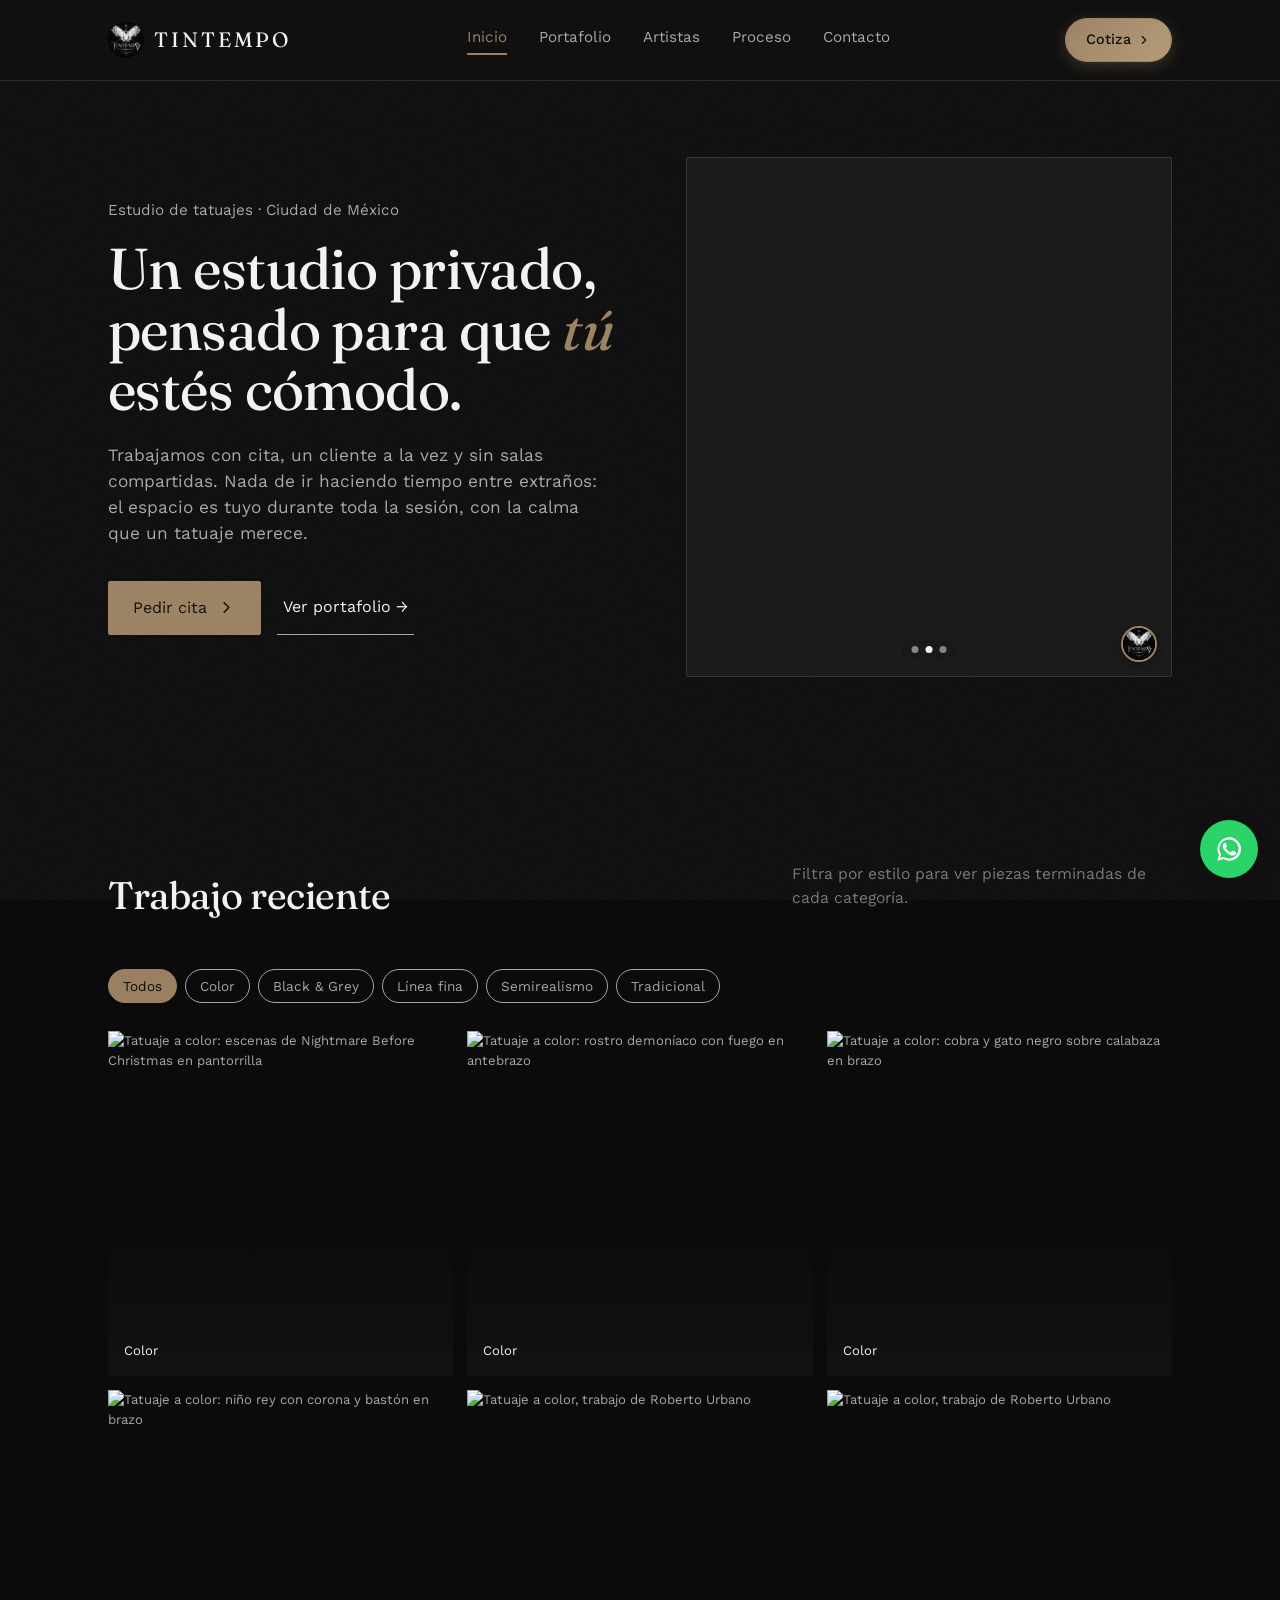
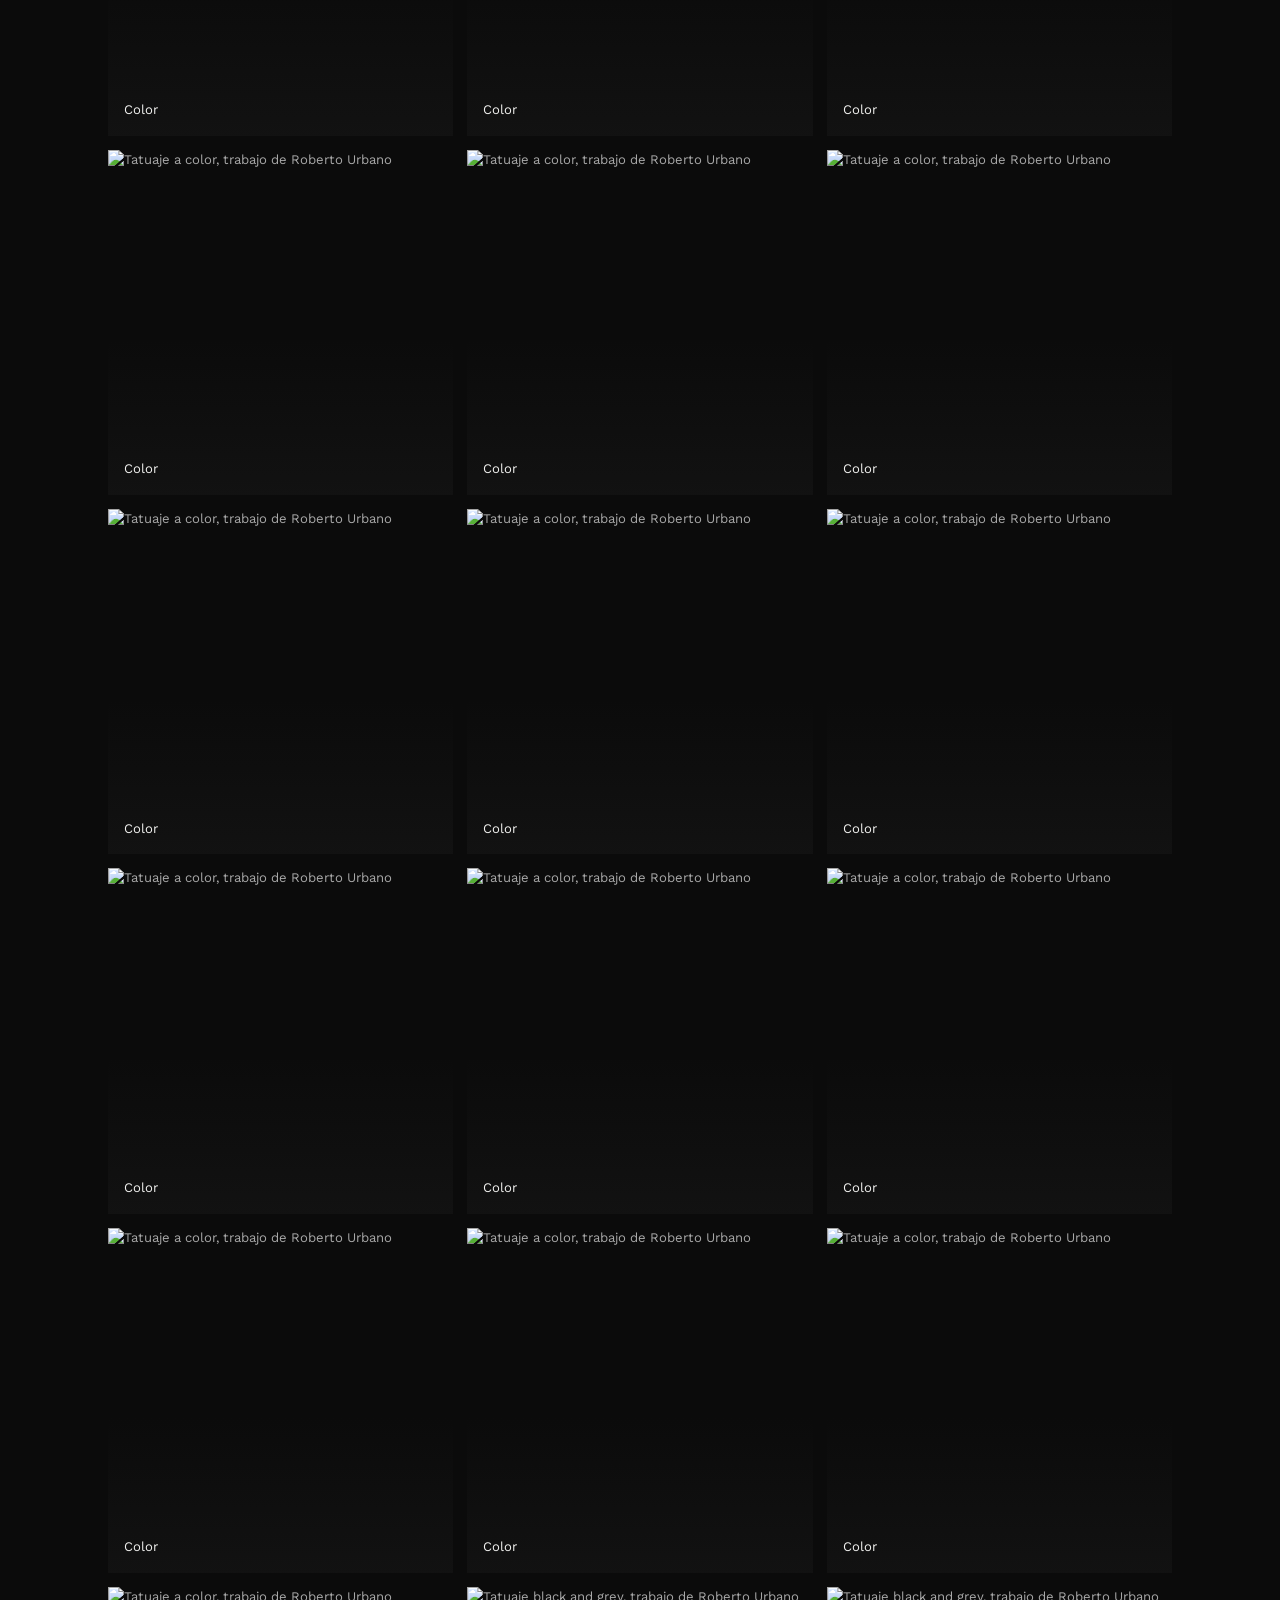
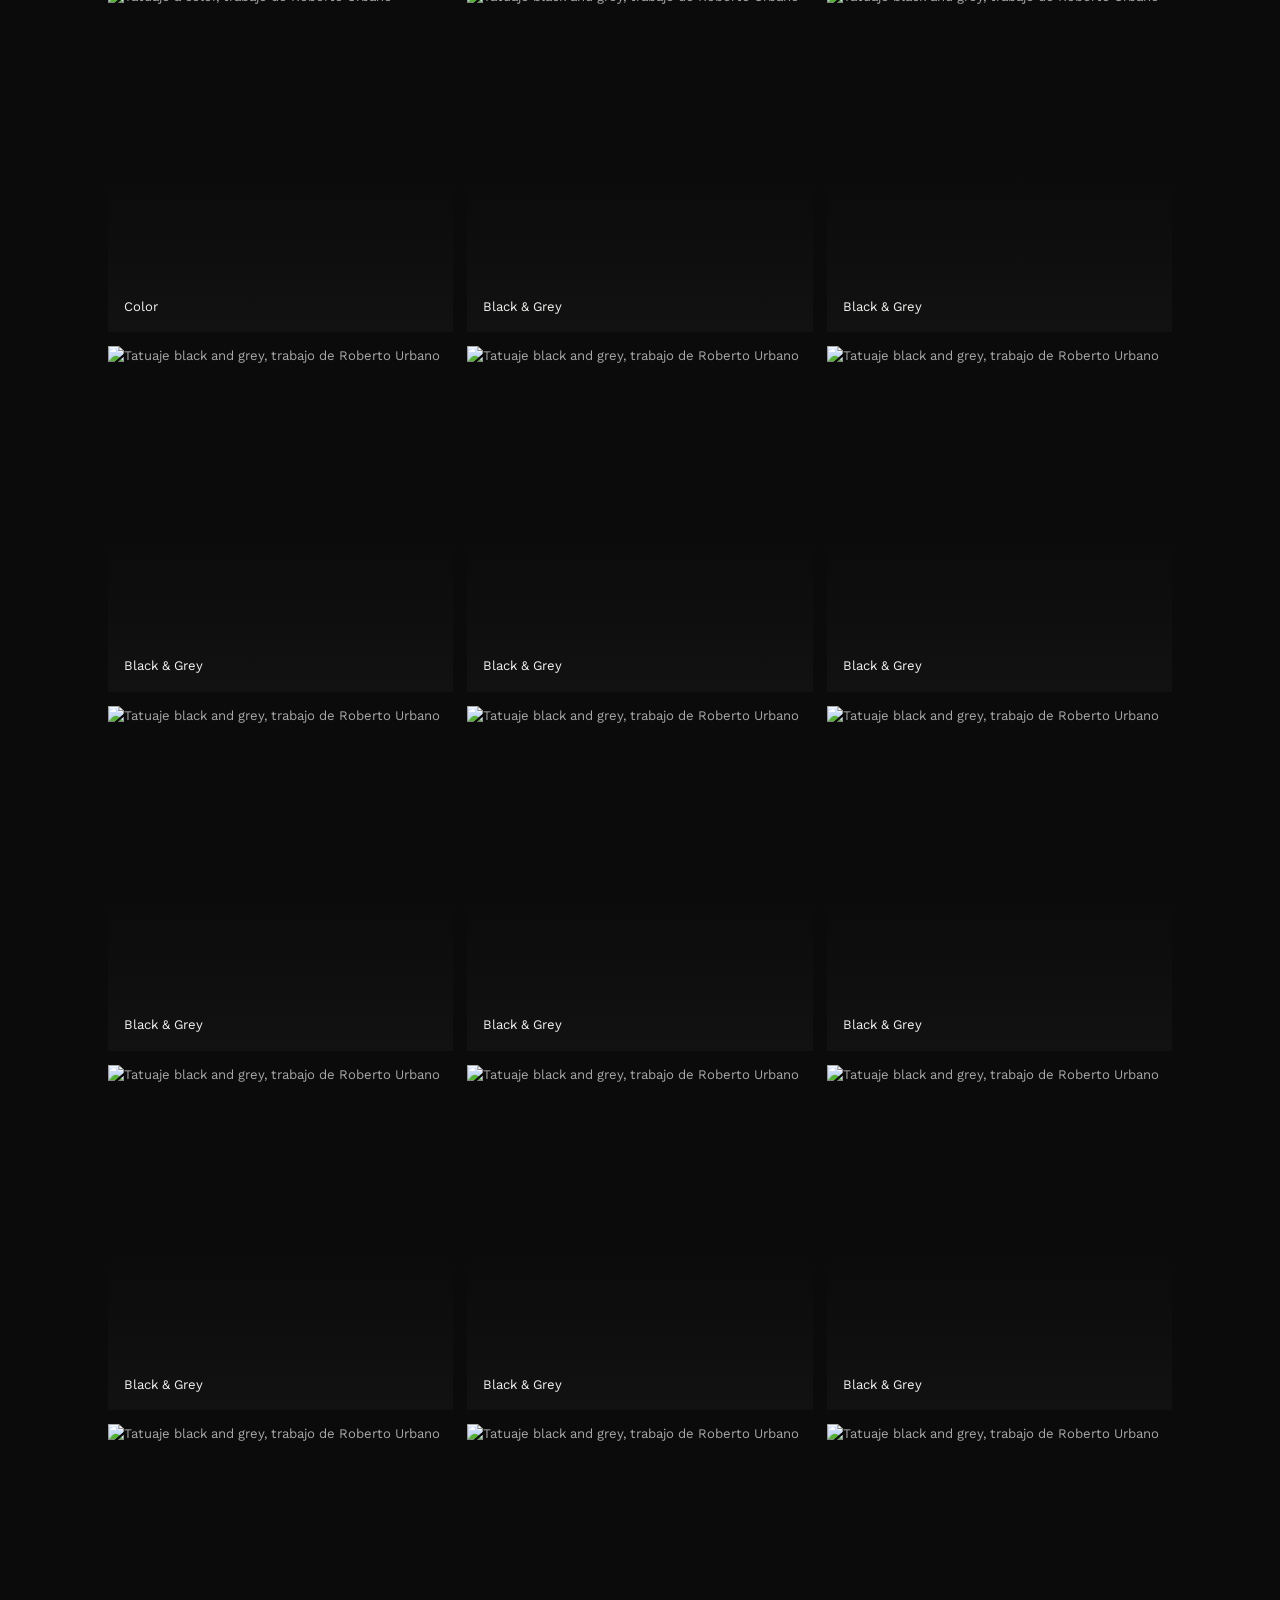
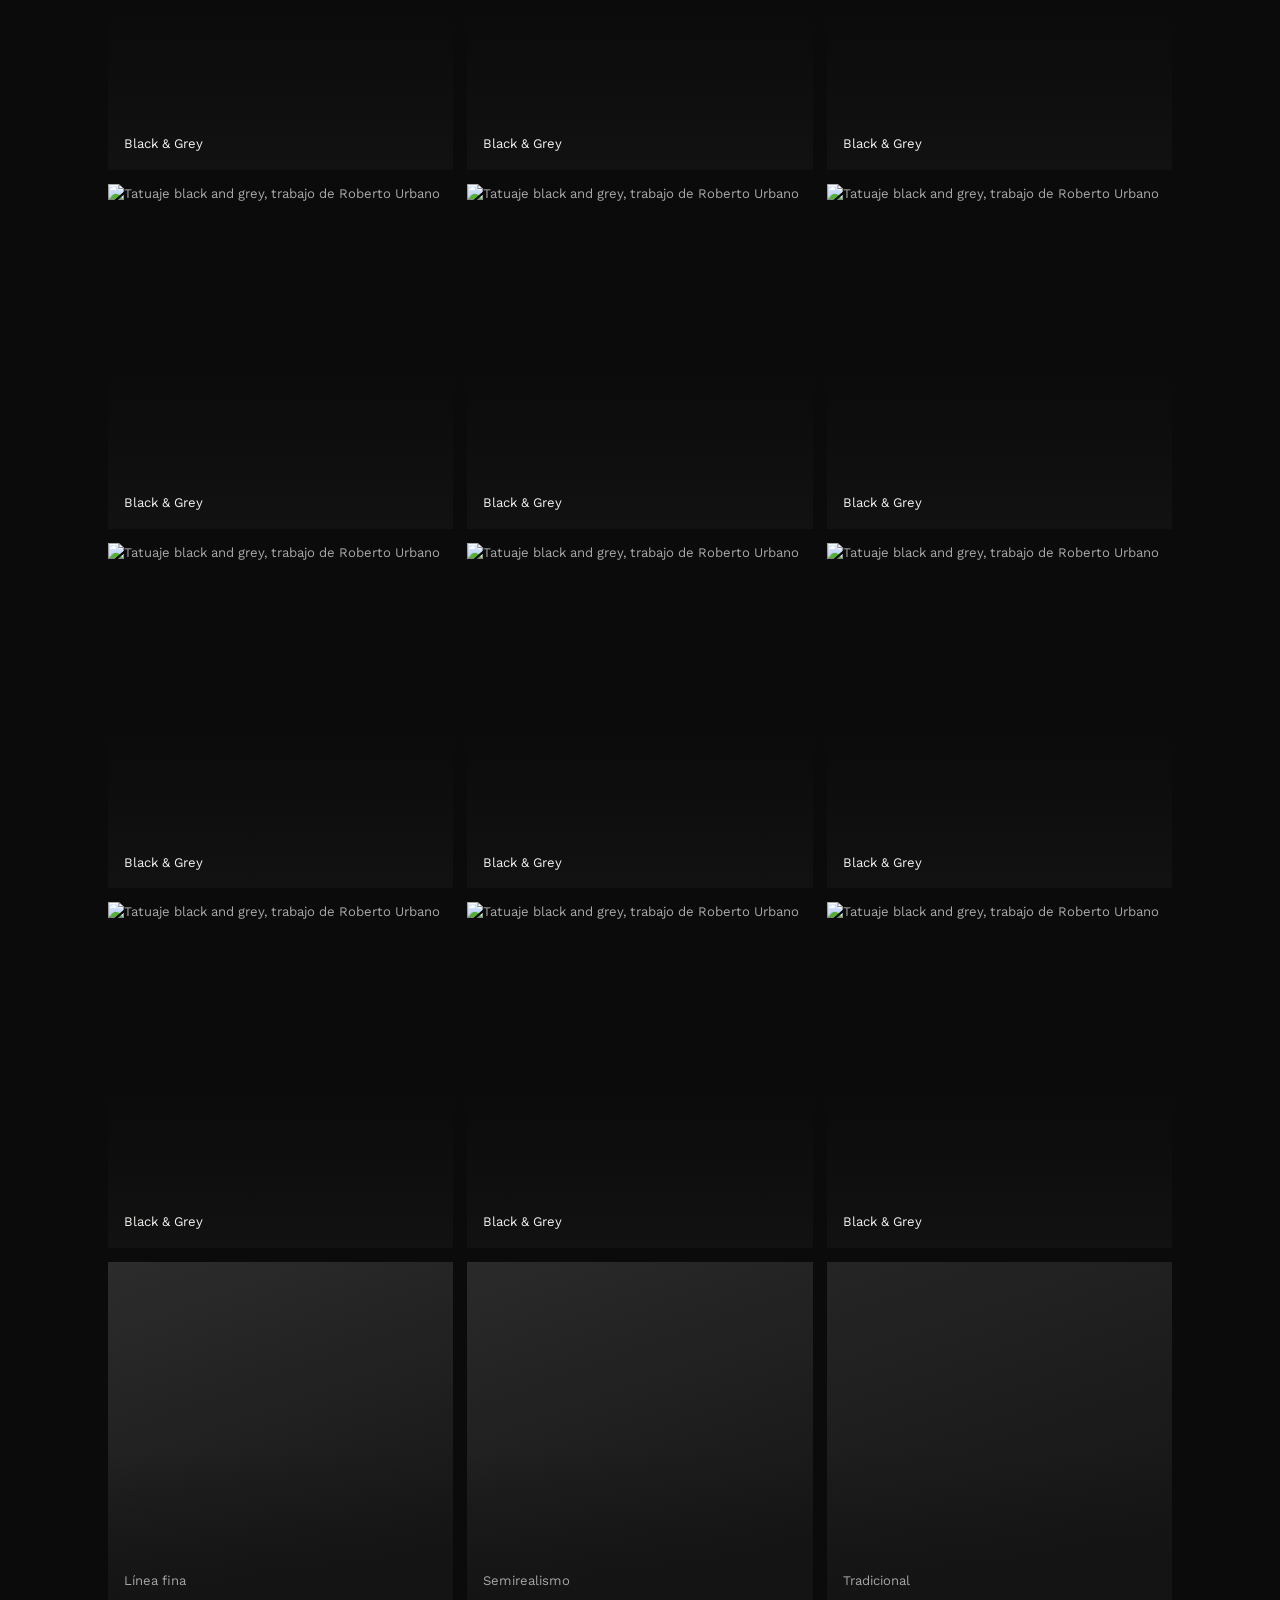
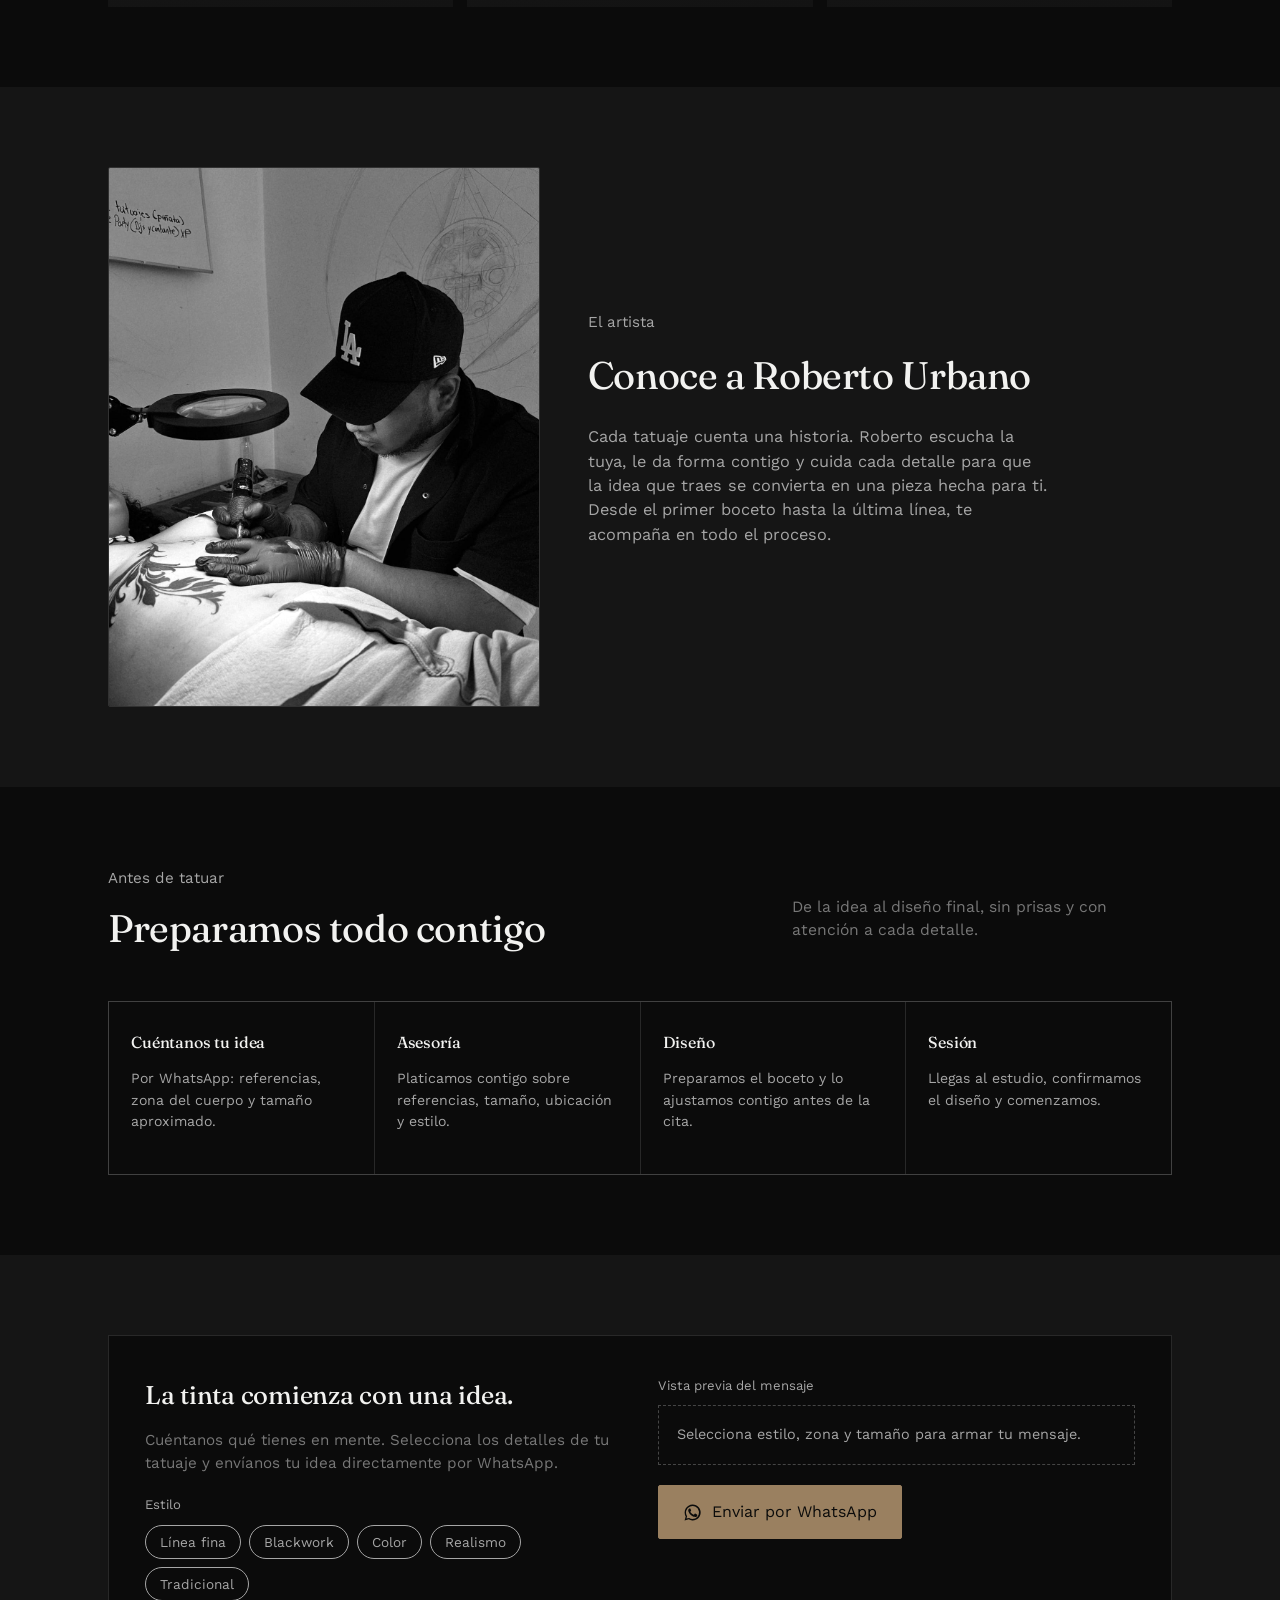
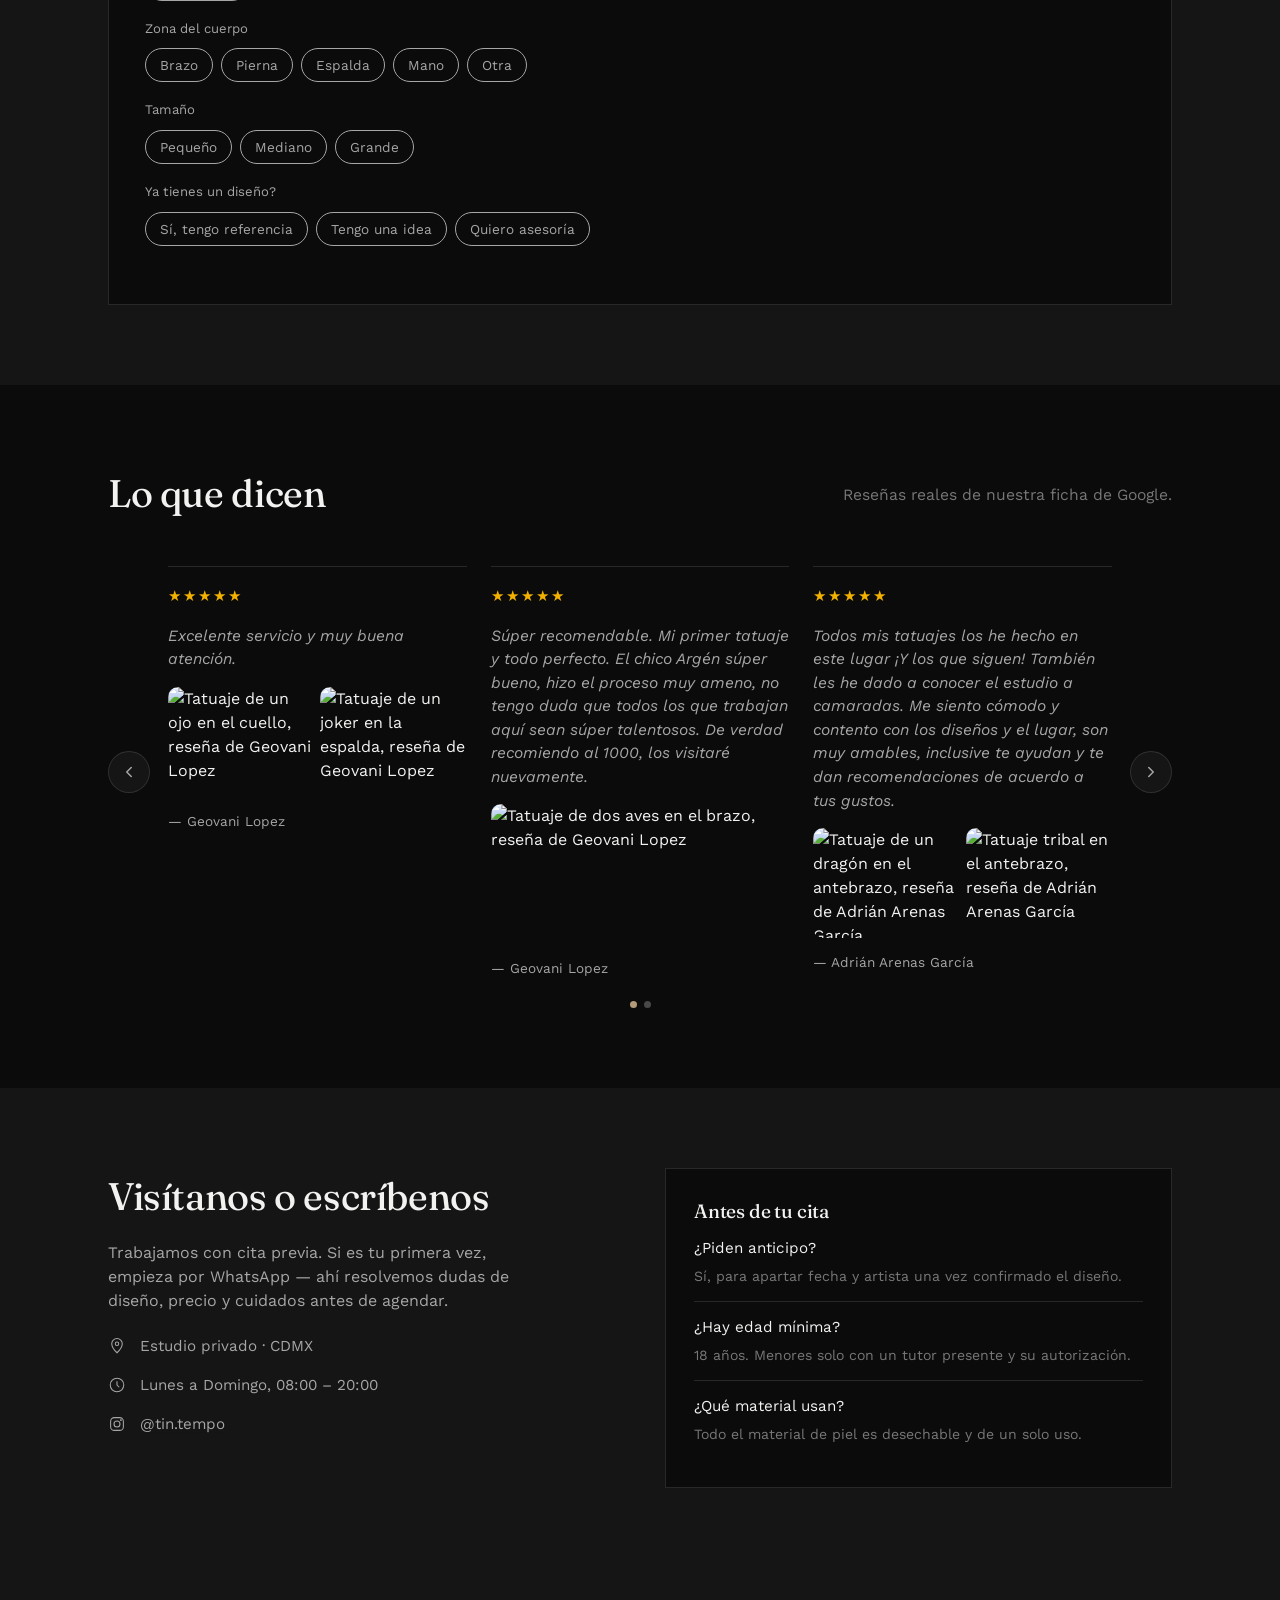
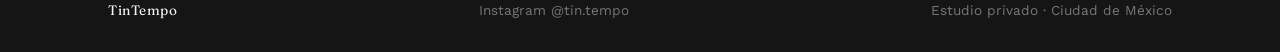
==== index.html @ 4d701bad "Modify portfolio filters and add new tattoo images Updated portfolio filters and added new tattoo im" ====
<!DOCTYPE html>

<html lang="es">
<head>
  <meta charset="UTF-8">
  <meta name="viewport" content="width=device-width, initial-scale=1.0">
  <meta name="theme-color" content="#0B0B0B">

  <meta name="description" content="TinTempo, estudio privado de tatuajes en Ciudad de México. Trabajamos con cita, un cliente a la vez. Cotiza tu tatuaje por WhatsApp.">
  <link rel="canonical" href="https://chavaneitor07.github.io/URBA/">

  <!-- Iconos -->
  <link rel="icon" href="FOTOS/LOGO.jpeg">
  <link rel="apple-touch-icon" href="FOTOS/LOGO.jpeg">

  <!-- Open Graph: tarjeta al compartir por WhatsApp, Facebook, etc. -->
  <meta property="og:type" content="website">
  <meta property="og:locale" content="es_MX">
  <meta property="og:site_name" content="TinTempo">
  <meta property="og:title" content="TinTempo · Estudio de tatuajes en CDMX">
  <meta property="og:description" content="Estudio privado, con cita y un cliente a la vez. Mira el portafolio y cotiza tu tatuaje por WhatsApp.">
  <meta property="og:url" content="https://chavaneitor07.github.io/URBA/">
  <meta property="og:image" content="https://chavaneitor07.github.io/URBA/FOTOS/LOGO.jpeg">
  <meta property="og:image:alt" content="Logo de TinTempo, estudio de tatuajes">
  <meta name="twitter:card" content="summary">

  <title>TinTempo · Estudio de tatuajes</title>

  <link rel="preconnect" href="https://fonts.googleapis.com">
  <link rel="preconnect" href="https://fonts.gstatic.com" crossorigin>

  <link
    href="https://fonts.googleapis.com/css2?family=Fraunces:opsz,wght@9..144,300;9..144,450;9..144,600&family=Work+Sans:wght@400;500&display=swap"
    rel="stylesheet"
  >

  <link rel="stylesheet" href="urba.css">
</head>

<body>

<header>
  <div class="nav">

<div class="brand">
  <img src="FOTOS/LOGO.jpeg" alt="TinTempo logo" class="brand-logo">
  <span>TinTempo</span>
</div>

<nav class="nav-links">
  <a href="#inicio">Inicio</a>
  <a href="#portafolio">Portafolio</a>
  <a href="#tatuador">Artistas</a>
  <a href="#antes-tatuar">Proceso</a>
  <a href="#contacto">Contacto</a>
  <a class="nav-cta-mobile" href="#quick">Cotiza</a>
</nav>

<a class="nav-cta" href="#quick">
  Cotiza
  <svg viewBox="0 0 24 24" fill="none" stroke="currentColor" stroke-width="2" stroke-linecap="round" stroke-linejoin="round">
    <path d="M9 6l6 6-6 6"/>
  </svg>
</a>

<button class="nav-toggle" aria-label="Abrir menú">☰</button>

  </div>
</header>

<main>

  <!-- HERO -->

  <section class="hero" id="inicio">

<div class="wrap hero-container">

  <div class="hero-copy">

    <span class="eyebrow">
      Estudio de tatuajes · Ciudad de México
    </span>

    <h1>
      Un estudio privado,<br>
      pensado para que <em>tú</em><br>
      estés cómodo.
    </h1>

    <p>
      Trabajamos con cita, un cliente a la vez y sin salas compartidas.
      Nada de ir haciendo tiempo entre extraños: el espacio es tuyo
      durante toda la sesión, con la calma que un tatuaje merece.
    </p>

    <div class="hero-actions">

      <a
        class="btn-primary"
        href="#quick"
      >
        Pedir cita
        <svg viewBox="0 0 24 24" fill="none" stroke="currentColor" stroke-width="2" stroke-linecap="round" stroke-linejoin="round">
          <path d="M9 6l6 6-6 6"/>
        </svg>
      </a>
      <a class="btn-secondary" href="#portafolio">
        Ver portafolio →
      </a>
  
    </div>

    <a class="rating-badge" id="rating-badge" hidden
       href="https://www.google.com/maps/place/Urbano+Tattoo/@19.4341696,-99.1619633,17z/data=!3m1!4b1!4m6!3m5!1s0x85d203dbf0240c71:0xe240a3ce3d217d49!8m2!3d19.4341646!4d-99.1593884!16s%2Fg%2F11w31hhk4n"
       target="_blank" rel="noopener" aria-label="Ver calificación en Google Maps">
      <span class="rating-badge-stars" aria-hidden="true">★</span>
      <span id="rating-badge-text"></span>
    </a>

  </div>

  <div class="hero-gallery">

    <div class="hero-slider">
      <img src="FOTOS/STUDIO_2.jpeg" alt="Interior del estudio TinTempo" id="hero-img">
      <img src="FOTOS/LOGO.jpeg" alt="TinTempo" class="hero-slider-logo">
      <div class="hero-slider-dots" id="hero-dots">
        <button class="active" data-src="FOTOS/STUDIO_2.jpeg" data-alt="Interior del estudio TinTempo" aria-label="Foto 1"></button>
        <button data-src="FOTOS/STUDIO_1.jpeg" data-alt="Cabina de tatuaje en TinTempo" aria-label="Foto 2"></button>
        <button data-src="FOTOS/STUDIO_3.jpeg" data-alt="Área de espera del estudio TinTempo" aria-label="Foto 3"></button>
      </div>
    </div>


  </div>

</div>

  </section>

  <!-- PORTAFOLIO -->

  <section id="portafolio">

<div class="wrap">

  <div class="section-head">

    <h2>Trabajo reciente</h2>

    <p>
      Filtra por estilo para ver piezas terminadas de cada categoría.
    </p>

  </div>

  <!-- Filtros de categoría. data-filter="todos" muestra todo. -->
  <div class="portfolio-filters" id="portfolio-filters">
    <button class="chip active" data-filter="todos">Todos</button>
    <button class="chip" data-filter="color">Color</button>
    <button class="chip" data-filter="black-and-grey">Black &amp; Grey</button>
    <button class="chip" data-filter="linea-fina">Línea fina</button>
    <button class="chip" data-filter="semirealismo">Semirealismo</button>
    <button class="chip" data-filter="tradicional">Tradicional</button>
  </div>

  <!--
    Cada tarjeta lleva data-category="..." con uno de estos valores:
    color | black-and-grey | linea-fina | semirealismo | tradicional
    Para agregar una foto nueva, copia un bloque <figure> completo,
    cambia data-category, el src de la imagen y el texto del <figcaption>.
  -->
  <div class="grid-portfolio" id="portfolio-grid">

    <figure class="portfolio-item" data-category="color">
      <img src="COLOR/COLOR_1.jpeg" alt="Tatuaje a color: escenas de Nightmare Before Christmas en pantorrilla" loading="lazy">
      <figcaption>Color</figcaption>
    </figure>

    <figure class="portfolio-item" data-category="color">
      <img src="COLOR/COLOR_2.jpeg" alt="Tatuaje a color: rostro demoníaco con fuego en antebrazo" loading="lazy">
      <figcaption>Color</figcaption>
    </figure>

    <figure class="portfolio-item" data-category="color">
      <img src="COLOR/COLOR_3.jpeg" alt="Tatuaje a color: cobra y gato negro sobre calabaza en brazo" loading="lazy">
      <figcaption>Color</figcaption>
    </figure>

    <figure class="portfolio-item" data-category="color">
      <img src="COLOR/COLOR_4.jpeg" alt="Tatuaje a color: niño rey con corona y bastón en brazo" loading="lazy">
      <figcaption>Color</figcaption>
    </figure>


    <figure class="portfolio-item" data-category="color">
      <img src="COLOR/COLOR_5.jpeg" alt="Tatuaje a color, trabajo de Roberto Urbano" loading="lazy">
      <figcaption>Color</figcaption>
    </figure>
    <figure class="portfolio-item" data-category="color">
      <img src="COLOR/COLOR_6.jpeg" alt="Tatuaje a color, trabajo de Roberto Urbano" loading="lazy">
      <figcaption>Color</figcaption>
    </figure>
    <figure class="portfolio-item" data-category="color">
      <img src="COLOR/COLOR_7.jpeg" alt="Tatuaje a color, trabajo de Roberto Urbano" loading="lazy">
      <figcaption>Color</figcaption>
    </figure>
    <figure class="portfolio-item" data-category="color">
      <img src="COLOR/COLOR_8.jpeg" alt="Tatuaje a color, trabajo de Roberto Urbano" loading="lazy">
      <figcaption>Color</figcaption>
    </figure>
    <figure class="portfolio-item" data-category="color">
      <img src="COLOR/COLOR_9.jpeg" alt="Tatuaje a color, trabajo de Roberto Urbano" loading="lazy">
      <figcaption>Color</figcaption>
    </figure>
    <figure class="portfolio-item" data-category="color">
      <img src="COLOR/COLOR_10.jpeg" alt="Tatuaje a color, trabajo de Roberto Urbano" loading="lazy">
      <figcaption>Color</figcaption>
    </figure>
    <figure class="portfolio-item" data-category="color">
      <img src="COLOR/COLOR_11.jpeg" alt="Tatuaje a color, trabajo de Roberto Urbano" loading="lazy">
      <figcaption>Color</figcaption>
    </figure>
    <figure class="portfolio-item" data-category="color">
      <img src="COLOR/COLOR_12.jpeg" alt="Tatuaje a color, trabajo de Roberto Urbano" loading="lazy">
      <figcaption>Color</figcaption>
    </figure>
    <figure class="portfolio-item" data-category="color">
      <img src="COLOR/COLOR_13.jpeg" alt="Tatuaje a color, trabajo de Roberto Urbano" loading="lazy">
      <figcaption>Color</figcaption>
    </figure>
    <figure class="portfolio-item" data-category="color">
      <img src="COLOR/COLOR_14.jpeg" alt="Tatuaje a color, trabajo de Roberto Urbano" loading="lazy">
      <figcaption>Color</figcaption>
    </figure>
    <figure class="portfolio-item" data-category="color">
      <img src="COLOR/COLOR_15.jpeg" alt="Tatuaje a color, trabajo de Roberto Urbano" loading="lazy">
      <figcaption>Color</figcaption>
    </figure>
    <figure class="portfolio-item" data-category="color">
      <img src="COLOR/COLOR_16.jpeg" alt="Tatuaje a color, trabajo de Roberto Urbano" loading="lazy">
      <figcaption>Color</figcaption>
    </figure>
    <figure class="portfolio-item" data-category="color">
      <img src="COLOR/COLOR_17.jpeg" alt="Tatuaje a color, trabajo de Roberto Urbano" loading="lazy">
      <figcaption>Color</figcaption>
    </figure>
    <figure class="portfolio-item" data-category="color">
      <img src="COLOR/COLOR_18.jpeg" alt="Tatuaje a color, trabajo de Roberto Urbano" loading="lazy">
      <figcaption>Color</figcaption>
    </figure>
    <figure class="portfolio-item" data-category="color">
      <img src="COLOR/COLOR_19.jpeg" alt="Tatuaje a color, trabajo de Roberto Urbano" loading="lazy">
      <figcaption>Color</figcaption>
    </figure>

    <figure class="portfolio-item" data-category="black-and-grey">
      <img src="BLACK%20AND%20GREY/BLACK_1.jpeg" alt="Tatuaje black and grey, trabajo de Roberto Urbano" loading="lazy">
      <figcaption>Black &amp; Grey</figcaption>
    </figure>
    <figure class="portfolio-item" data-category="black-and-grey">
      <img src="BLACK%20AND%20GREY/BLACK_2.jpeg" alt="Tatuaje black and grey, trabajo de Roberto Urbano" loading="lazy">
      <figcaption>Black &amp; Grey</figcaption>
    </figure>
    <figure class="portfolio-item" data-category="black-and-grey">
      <img src="BLACK%20AND%20GREY/BLACK_3.jpeg" alt="Tatuaje black and grey, trabajo de Roberto Urbano" loading="lazy">
      <figcaption>Black &amp; Grey</figcaption>
    </figure>
    <figure class="portfolio-item" data-category="black-and-grey">
      <img src="BLACK%20AND%20GREY/BLACK_4.jpeg" alt="Tatuaje black and grey, trabajo de Roberto Urbano" loading="lazy">
      <figcaption>Black &amp; Grey</figcaption>
    </figure>
    <figure class="portfolio-item" data-category="black-and-grey">
      <img src="BLACK%20AND%20GREY/BLACK_5.jpeg" alt="Tatuaje black and grey, trabajo de Roberto Urbano" loading="lazy">
      <figcaption>Black &amp; Grey</figcaption>
    </figure>
    <figure class="portfolio-item" data-category="black-and-grey">
      <img src="BLACK%20AND%20GREY/BLACK_6.jpeg" alt="Tatuaje black and grey, trabajo de Roberto Urbano" loading="lazy">
      <figcaption>Black &amp; Grey</figcaption>
    </figure>
    <figure class="portfolio-item" data-category="black-and-grey">
      <img src="BLACK%20AND%20GREY/BLACK_7.jpeg" alt="Tatuaje black and grey, trabajo de Roberto Urbano" loading="lazy">
      <figcaption>Black &amp; Grey</figcaption>
    </figure>
    <figure class="portfolio-item" data-category="black-and-grey">
      <img src="BLACK%20AND%20GREY/BLACK_8.jpeg" alt="Tatuaje black and grey, trabajo de Roberto Urbano" loading="lazy">
      <figcaption>Black &amp; Grey</figcaption>
    </figure>
    <figure class="portfolio-item" data-category="black-and-grey">
      <img src="BLACK%20AND%20GREY/BLACK_9.jpeg" alt="Tatuaje black and grey, trabajo de Roberto Urbano" loading="lazy">
      <figcaption>Black &amp; Grey</figcaption>
    </figure>
    <figure class="portfolio-item" data-category="black-and-grey">
      <img src="BLACK%20AND%20GREY/BLACK_10.jpeg" alt="Tatuaje black and grey, trabajo de Roberto Urbano" loading="lazy">
      <figcaption>Black &amp; Grey</figcaption>
    </figure>
    <figure class="portfolio-item" data-category="black-and-grey">
      <img src="BLACK%20AND%20GREY/BLACK_11.jpeg" alt="Tatuaje black and grey, trabajo de Roberto Urbano" loading="lazy">
      <figcaption>Black &amp; Grey</figcaption>
    </figure>
    <figure class="portfolio-item" data-category="black-and-grey">
      <img src="BLACK%20AND%20GREY/BLACK_12.jpeg" alt="Tatuaje black and grey, trabajo de Roberto Urbano" loading="lazy">
      <figcaption>Black &amp; Grey</figcaption>
    </figure>
    <figure class="portfolio-item" data-category="black-and-grey">
      <img src="BLACK%20AND%20GREY/BLACK_13.jpeg" alt="Tatuaje black and grey, trabajo de Roberto Urbano" loading="lazy">
      <figcaption>Black &amp; Grey</figcaption>
    </figure>
    <figure class="portfolio-item" data-category="black-and-grey">
      <img src="BLACK%20AND%20GREY/BLACK_14.jpeg" alt="Tatuaje black and grey, trabajo de Roberto Urbano" loading="lazy">
      <figcaption>Black &amp; Grey</figcaption>
    </figure>
    <figure class="portfolio-item" data-category="black-and-grey">
      <img src="BLACK%20AND%20GREY/BLACK_15.jpeg" alt="Tatuaje black and grey, trabajo de Roberto Urbano" loading="lazy">
      <figcaption>Black &amp; Grey</figcaption>
    </figure>
    <figure class="portfolio-item" data-category="black-and-grey">
      <img src="BLACK%20AND%20GREY/BLACK_16.jpeg" alt="Tatuaje black and grey, trabajo de Roberto Urbano" loading="lazy">
      <figcaption>Black &amp; Grey</figcaption>
    </figure>
    <figure class="portfolio-item" data-category="black-and-grey">
      <img src="BLACK%20AND%20GREY/BLACK_17.jpeg" alt="Tatuaje black and grey, trabajo de Roberto Urbano" loading="lazy">
      <figcaption>Black &amp; Grey</figcaption>
    </figure>
    <figure class="portfolio-item" data-category="black-and-grey">
      <img src="BLACK%20AND%20GREY/BLACK_18.jpeg" alt="Tatuaje black and grey, trabajo de Roberto Urbano" loading="lazy">
      <figcaption>Black &amp; Grey</figcaption>
    </figure>
    <figure class="portfolio-item" data-category="black-and-grey">
      <img src="BLACK%20AND%20GREY/BLACK_19.jpeg" alt="Tatuaje black and grey, trabajo de Roberto Urbano" loading="lazy">
      <figcaption>Black &amp; Grey</figcaption>
    </figure>
    <figure class="portfolio-item" data-category="black-and-grey">
      <img src="BLACK%20AND%20GREY/BLACK_20.jpeg" alt="Tatuaje black and grey, trabajo de Roberto Urbano" loading="lazy">
      <figcaption>Black &amp; Grey</figcaption>
    </figure>
    <figure class="portfolio-item" data-category="black-and-grey">
      <img src="BLACK%20AND%20GREY/BLACK_21.jpeg" alt="Tatuaje black and grey, trabajo de Roberto Urbano" loading="lazy">
      <figcaption>Black &amp; Grey</figcaption>
    </figure>
    <figure class="portfolio-item" data-category="black-and-grey">
      <img src="BLACK%20AND%20GREY/BLACK_22.jpeg" alt="Tatuaje black and grey, trabajo de Roberto Urbano" loading="lazy">
      <figcaption>Black &amp; Grey</figcaption>
    </figure>
    <figure class="portfolio-item" data-category="black-and-grey">
      <img src="BLACK%20AND%20GREY/BLACK_23.jpeg" alt="Tatuaje black and grey, trabajo de Roberto Urbano" loading="lazy">
      <figcaption>Black &amp; Grey</figcaption>
    </figure>

    <div class="portfolio-item p1" data-category="linea-fina">
      <span>Línea fina</span>
    </div>

    <div class="portfolio-item p4" data-category="semirealismo">
      <span>Semirealismo</span>
    </div>

    <div class="portfolio-item p5" data-category="tradicional">
      <span>Tradicional</span>
    </div>

  </div>

</div>

  </section>

  <!-- TATUADOR -->
  <section id="tatuador">
    <div class="wrap">
      <div class="advisory tattoo-artist">
        <div class="advisory-photo">
          <img src="FOTOS/TATUADOR.jpeg" alt="Tatuador de TinTempo trabajando">
        </div>

        <div class="advisory-copy">
          <span class="eyebrow">El artista</span>
          <h2>Conoce a Roberto Urbano</h2>
          <p>
            Cada tatuaje cuenta una historia. Roberto escucha la tuya, le da forma
            contigo y cuida cada detalle para que la idea que traes se convierta
            en una pieza hecha para ti. Desde el primer boceto hasta la última
            línea, te acompaña en todo el proceso.
          </p>

        </div>
      </div>
    </div>
  </section>

  <!-- ANTES DE TATUAR -->
  <section id="antes-tatuar">
    <div class="wrap">
      <div class="section-head">
        <div>
          <span class="eyebrow">Antes de tatuar</span>
          <h2>Preparamos todo contigo</h2>
        </div>
        <p>De la idea al diseño final, sin prisas y con atención a cada detalle.</p>
      </div>

      <div class="process">
        <div>
          <h3>Cuéntanos tu idea</h3>
          <p>Por WhatsApp: referencias, zona del cuerpo y tamaño aproximado.</p>
        </div>

        <div>
          <h3>Asesoría</h3>
          <p>Platicamos contigo sobre referencias, tamaño, ubicación y estilo.</p>
        </div>

        <div>
          <h3>Diseño</h3>
          <p>Preparamos el boceto y lo ajustamos contigo antes de la cita.</p>
        </div>

        <div>
          <h3>Sesión</h3>
          <p>Llegas al estudio, confirmamos el diseño y comenzamos.</p>
        </div>
      </div>
    </div>
  </section>

  <!-- CONSULTA -->

  <section id="quick">

<div class="wrap">

  <div class="quick">

    <div>

      <h2>La tinta comienza con una idea.</h2>

      <p>
        Cuéntanos qué tienes en mente.
        Selecciona los detalles de tu tatuaje y envíanos tu idea directamente por WhatsApp.  
      </p>


      <div class="chip-group">

        <span class="chip-label">Estilo</span>

        <div class="chips" data-group="estilo">

          <button class="chip">Línea fina</button>
          <button class="chip">Blackwork</button>
          <button class="chip">Color</button>
          <button class="chip">Realismo</button>
          <button class="chip">Tradicional</button>

        </div>

      </div>


      <div class="chip-group">

        <span class="chip-label">Zona del cuerpo</span>

        <div class="chips" data-group="zona">

          <button class="chip">Brazo</button>
          <button class="chip">Pierna</button>
          <button class="chip">Espalda</button>
          <button class="chip">Mano</button>
          <button class="chip">Otra</button>

        </div>

      </div>


      <div class="chip-group">

        <span class="chip-label">Tamaño</span>

        <div class="chips" data-group="tamano">

          <button class="chip">Pequeño</button>
          <button class="chip">Mediano</button>
          <button class="chip">Grande</button>

        </div>

      </div>

       <div class="chip-group">

        <span class="chip-label">Ya tienes un diseño?</span>

        <div class="chips" data-group="diseño">

          <button class="chip">Sí, tengo referencia</button>
          <button class="chip">Tengo una idea</button>
          <button class="chip">Quiero asesoría</button>

        </div>

      </div>

    </div>


    <div>

      <span class="chip-label">
        Vista previa del mensaje
      </span>

      <div class="quick-preview" id="preview">
        Selecciona estilo, zona y tamaño para armar tu mensaje.
      </div>

      <a
        class="btn-primary"
        id="quick-send"
        href="https://wa.me/525500000000"
        target="_blank"
        rel="noopener"
      >

        <svg viewBox="0 0 24 24" fill="currentColor">
          <path d="M17.5 14.4c-.3-.1-1.7-.9-2-1-.3-.1-.5-.1-.7.1s-.8 1-.9 1.1c-.2.2-.3.2-.6.1-.3-.1-1.2-.4-2.3-1.4-.9-.8-1.4-1.7-1.6-2-.2-.3 0-.5.1-.6.1-.1.3-.3.4-.5.1-.1.2-.3.3-.5.1-.2 0-.4 0-.5C10.1 9 9.6 7.8 9.4 7.3c-.2-.5-.4-.4-.6-.4h-.5c-.2 0-.5.1-.7.3-.3.3-1 1-1 2.4s1 2.8 1.2 3c.1.2 2 3 4.8 4.3.7.3 1.2.5 1.6.6.7.2 1.3.2 1.8.1.5-.1 1.7-.7 1.9-1.3.2-.6.2-1.2.2-1.3-.1-.2-.3-.2-.6-.4z"/>
          <path d="M12 2a10 10 0 00-8.6 15L2 22l5.2-1.4A10 10 0 1012 2zm0 18.2a8.2 8.2 0 01-4.2-1.2l-.3-.2-3.1.8.8-3-.2-.3A8.2 8.2 0 1112 20.2z"/>
        </svg>

        Enviar por WhatsApp

      </a>

    </div>

  </div>

</div>

  </section>

  <!-- RESEÑAS DE GOOGLE -->

  <section id="resenas">

<div class="wrap">

  <div class="section-head">

    <h2>Lo que dicen</h2>

    <p id="reviews-summary">Reseñas reales de nuestra ficha de Google.</p>

  </div>

  <!--
    CÓMO AGREGAR UNA RESEÑA MANUALMENTE:
    1. Copia un bloque <blockquote>...</blockquote> completo.
    2. Cambia el texto dentro de <p> por el comentario del cliente
       (cópialo tal cual de Google Maps).
    3. Cambia el número de estrellas: repite ★ tantas veces como
       estrellas dio (de 1 a 5) y completa el resto con ☆.
    4. Cambia el nombre en <cite>. Puedes dejarlo solo con inicial
       del apellido, igual que lo muestra Google ("Valeria R.").
    5. La foto es OPCIONAL en dos versiones:
       a) Foto de perfil del cliente junto al nombre → usa
          <img class="testi-avatar" src="RESEÑAS/nombre.jpg" alt="">
          antes del <cite>. Descárgala haciendo clic derecho sobre
          la foto de perfil en Google Maps > Guardar imagen como.
       b) Foto que el cliente adjuntó a su reseña (ej. del tatuaje) →
          agrega <img class="testi-photo" src="RESEÑAS/foto.jpg" alt="">
          después del <p>. Guárdala igual desde Google Maps.
       Si no quieres usar fotos, simplemente omite esas líneas de <img>.
  -->
  <div class="testi-slider">

    <button class="testi-arrow testi-prev" aria-label="Reseña anterior">
      <svg viewBox="0 0 24 24" fill="none" stroke="currentColor" stroke-width="2" stroke-linecap="round" stroke-linejoin="round">
        <path d="M15 18l-6-6 6-6"/>
      </svg>
    </button>

    <div class="testi-track">
      <div class="testi" id="reviews-container">

    <blockquote>
      <span class="testi-stars">★★★★★</span>
      <p>Excelente servicio y muy buena atención.</p>
      <div class="testi-photos">
        <img class="testi-photo" src="RESEÑAS/reseña 1.jpg" alt="Tatuaje de un ojo en el cuello, reseña de Geovani Lopez">
        <img class="testi-photo" src="RESEÑAS/reseña 1.1.jpg" alt="Tatuaje de un joker en la espalda, reseña de Geovani Lopez">
      </div>
      <cite>— Geovani Lopez</cite>
    </blockquote>

    <blockquote>
      <span class="testi-stars">★★★★★</span>
      <p>Súper recomendable. Mi primer tatuaje y todo perfecto. El chico Argén súper bueno, hizo el proceso muy ameno, no tengo duda que todos los que trabajan aquí sean súper talentosos. De verdad recomiendo al 1000, los visitaré nuevamente.</p>
      <img class="testi-photo" src="RESEÑAS/reseña 2.jpg" alt="Tatuaje de dos aves en el brazo, reseña de Geovani Lopez">
      <cite>— Geovani Lopez</cite>
    </blockquote>

    <blockquote>
      <span class="testi-stars">★★★★★</span>
      <p>Todos mis tatuajes los he hecho en este lugar ¡Y los que siguen! También les he dado a conocer el estudio a camaradas. Me siento cómodo y contento con los diseños y el lugar, son muy amables, inclusive te ayudan y te dan recomendaciones de acuerdo a tus gustos.</p>
      <div class="testi-photos">
        <img class="testi-photo" src="RESEÑAS/reseña 3.jpg" alt="Tatuaje de un dragón en el antebrazo, reseña de Adrián Arenas García">
        <img class="testi-photo" src="RESEÑAS/reseña 3.1.jpg" alt="Tatuaje tribal en el antebrazo, reseña de Adrián Arenas García">
      </div>
      <cite>— Adrián Arenas García</cite>
    </blockquote>

    <blockquote>
      <span class="testi-stars">★★★★★</span>
      <p>En serio, yo creo que es el lugar de confianza para venir a tatuarte: todo limpio, estudio privado, con música o si quieres ver la tele. Todo increíble, ni hablar de los tatuajes que te realizan, todo estupendo.</p>
      <cite>— Ángeles Saldívar Sebastián</cite>
    </blockquote>

      </div>
    </div>

    <button class="testi-arrow testi-next" aria-label="Siguiente reseña">
      <svg viewBox="0 0 24 24" fill="none" stroke="currentColor" stroke-width="2" stroke-linecap="round" stroke-linejoin="round">
        <path d="M9 6l6 6-6 6"/>
      </svg>
    </button>

  </div>

  <div class="testi-dots" id="testi-dots"></div>

  <div id="reviews-attribution"></div>

</div>

  </section>

  <!-- CONTACTO -->

  <section id="contacto">

<div class="wrap">

  <div class="contact">

    <div>

      <h2>Visítanos o escríbenos</h2>

      <p>
        Trabajamos con cita previa. Si es tu primera vez,
        empieza por WhatsApp — ahí resolvemos dudas de diseño,
        precio y cuidados antes de agendar.
      </p>


      <div class="info-line">

        <svg viewBox="0 0 24 24" fill="none" stroke="currentColor" stroke-width="1.4">
          <path d="M12 21s7-6.5 7-12a7 7 0 10-14 0c0 5.5 7 12 7 12z"/>
          <circle cx="12" cy="9" r="2.3"/>
        </svg>

        Estudio privado · CDMX

      </div>


      <div class="info-line">

        <svg viewBox="0 0 24 24" fill="none" stroke="currentColor" stroke-width="1.4">
          <circle cx="12" cy="12" r="9"/>
          <path d="M12 7v5l3 3"/>
        </svg>

        Lunes a Domingo, 08:00 – 20:00

      </div>


      <div class="info-line">

        <svg viewBox="0 0 24 24" fill="none" stroke="currentColor" stroke-width="1.4">
          <rect x="3.5" y="3.5" width="17" height="17" rx="5"/>
          <circle cx="12" cy="12" r="4"/>
          <circle cx="17.2" cy="6.8" r="0.6" fill="currentColor"/>
        </svg>

        <a href="https://www.instagram.com/tin.tempo/" target="_blank" rel="noopener">@tin.tempo</a>

      </div>

    </div>


    <div>

      <div class="contact-box">

        <h3>
          Antes de tu cita
        </h3>

        <dl class="faq">

          <div>
            <dt>¿Piden anticipo?</dt>
            <dd>Sí, para apartar fecha y artista una vez confirmado el diseño.</dd>
          </div>

          <div>
            <dt>¿Hay edad mínima?</dt>
            <dd>18 años. Menores solo con un tutor presente y su autorización.</dd>
          </div>

          <div>
            <dt>¿Qué material usan?</dt>
            <dd>Todo el material de piel es desechable y de un solo uso.</dd>
          </div>

        </dl>

      </div>

    </div>

  </div>

</div>

  </section>

</main>

<footer>

  <div class="wrap footer-row">

<span>
  TinTempo 
</span>

<span>
  <a href="https://www.instagram.com/tin.tempo/" target="_blank" rel="noopener">Instagram @tin.tempo</a>
</span>

<span>
  Estudio privado · Ciudad de México
</span>

  </div>

</footer>

<a
class="wa-float"
href="https://wa.me/525500000000?text=Hola%2C%20quiero%20informaci%C3%B3n%20sobre%20un%20tatuaje"
target="_blank"
rel="noopener"
aria-label="Escribir por WhatsApp"

>

  <svg viewBox="0 0 24 24" fill="white">
    <path d="M17.5 14.4c-.3-.1-1.7-.9-2-1-.3-.1-.5-.1-.7.1s-.8 1-.9 1.1c-.2.2-.3.2-.6.1-.3-.1-1.2-.4-2.3-1.4-.9-.8-1.4-1.7-1.6-2-.2-.3 0-.5.1-.6.1-.1.3-.3.4-.5.1-.1.2-.3.3-.5.1-.2 0-.4 0-.5C10.1 9 9.6 7.8 9.4 7.3c-.2-.5-.4-.4-.6-.4h-.5c-.2 0-.5.1-.7.3-.3.3-1 1-1 2.4s1 2.8 1.2 3c.1.2 2 3 4.8 4.3.7.3 1.2.5 1.6.6.7.2 1.3.2 1.8.1.5-.1 1.7-.7 1.9-1.3.2-.6.2-1.2.2-1.3-.1-.2-.3-.2-.6-.4z"/>
    <path d="M12 2a10 10 0 00-8.6 15L2 22l5.2-1.4A10 10 0 1012 2zm0 18.2a8.2 8.2 0 01-4.2-1.2l-.3-.2-3.1.8.8-3-.2-.3A8.2 8.2 0 1112 20.2z"/>
  </svg>

</a>

<div id="places-service-node" style="display:none"></div>

<script src="urba.js"></script>

</body>
</html>
---- urba.css ----
:root {
--bg: #0B0B0B;
--bg-alt: #151515;
--card: #202020;
--text: #F2F2F0;
--text-dim: #A6A6A6;
--muted: #777777;
--line: rgba(242, 242, 240, 0.12);
--oxide: #9A8060;
--oxide-deep: #B39A78;
--on-accent: #0B0B0B;
--dark: #151515;
--radius: 2px;
}

* {
  box-sizing: border-box;
  }

html {
scroll-behavior: smooth;
}

body {
margin: 0;
background: var(--bg);
color: var(--text);
font-family: "Work Sans", sans-serif;
line-height: 1.5;
-webkit-font-smoothing: antialiased;
}

h1,
h2,
h3 {
font-family: "Fraunces", serif;
font-weight: 450;
margin: 0;
letter-spacing: -0.01em;
}

a {
color: inherit;
}

img,
svg {
display: block;
max-width: 100%;
}

.wrap {
max-width: 1120px;
margin: 0 auto;
padding: 0 28px;
}

/* ================================
HEADER
================================ */

header {
position: sticky;
top: 0;
z-index: 40;
background: rgba(11, 11, 11, 0.92);
backdrop-filter: blur(6px);
border-bottom: 1px solid var(--line);
}

.nav {
display: flex;
align-items: center;
justify-content: space-between;
padding: 18px 28px;
max-width: 1120px;
margin: 0 auto;
}

.brand {
display: flex;
align-items: center;
gap: 10px;
font-family: "Fraunces", serif;
font-size: 1.3rem;
letter-spacing: 0.14em;
text-transform: uppercase;
}

.brand-logo {
width: 36px;
height: 36px;
border-radius: 50%;
object-fit: cover;
flex-shrink: 0;
}

.nav-links {
display: flex;
gap: 32px;
font-size: 0.95rem;
color: var(--text-dim);
}

.nav-links a {
position: relative;
text-decoration: none;
padding-bottom: 4px;
transition: color 0.2s;
}

.nav-links a::after {
content: "";
position: absolute;
left: 0;
right: 0;
bottom: -2px;
height: 2px;
background: var(--oxide);
transform: scaleX(0);
transform-origin: left;
transition: transform 0.25s ease;
}

.nav-links a:hover,
.nav-links a.active {
color: var(--oxide);
}

.nav-links a:hover::after,
.nav-links a.active::after {
transform: scaleX(1);
}

.nav-links a.nav-cta-mobile::after {
content: none;
}

/* "Cotiza" dentro del menú: solo se muestra en celular */
.nav-links a.nav-cta-mobile {
display: none;
}

.nav-cta {
display: inline-flex;
align-items: center;
gap: 6px;
background: linear-gradient(135deg, var(--oxide), var(--oxide-deep));
color: var(--on-accent);
text-decoration: none;
padding: 10px 20px;
border-radius: 999px;
font-size: 0.9rem;
font-weight: 500;
border: 1px solid var(--oxide);
box-shadow: 0 4px 16px rgba(154, 128, 96, 0.3);
transition: transform 0.2s ease, box-shadow 0.2s ease, background 0.2s ease;
}

.nav-cta svg {
width: 14px;
height: 14px;
transition: transform 0.2s ease;
}

.nav-cta:hover {
background: linear-gradient(135deg, var(--oxide-deep), var(--oxide));
box-shadow: 0 8px 22px rgba(154, 128, 96, 0.4);
transform: translateY(-2px);
}

.nav-cta:hover svg {
transform: translateX(3px);
}

.nav-toggle {
display: none;
background: none;
border: none;
color: var(--text);
font-size: 1.6rem;
cursor: pointer;
}

/* ================================
HERO
================================ */

.hero {
padding: 76px 0 90px;
}

.hero-container {
display: grid;
grid-template-columns: 1.05fr 0.95fr;
gap: 40px;
align-items: center;
}

.hero-copy .eyebrow {
color: var(--text-dim);
font-size: 0.95rem;
margin-bottom: 18px;
display: block;
}

.hero-copy h1 {
font-size: clamp(2.4rem, 5vw, 3.6rem);
line-height: 1.05;
color: var(--text);
}

.hero-copy h1 em {
font-style: italic;
color: var(--oxide);
}

.hero-copy p {
color: var(--text-dim);
font-size: 1.08rem;
max-width: 46ch;
margin-top: 22px;
}

.hero-actions {
display: flex;
gap: 16px;
margin-top: 34px;
flex-wrap: wrap;
}

.hero-gallery {
position: relative;
}

.hero-logo {
width: 290px;
max-width: 100%;
margin: 0 0 22px -6px;
}

.hero-slider {
position: relative;
height: 520px;
overflow: hidden;
border-radius: var(--radius);
border: 1px solid var(--line);
background: var(--bg-alt);
}

.hero-slider img {
display: block;
width: 100%;
height: 100%;
object-fit: cover;
filter: contrast(1.04);
transition: opacity 0.45s ease, transform 0.45s ease;
}

.hero-slider img.is-changing {
opacity: 0;
transform: scale(1.015);
}

.hero-slider img.hero-slider-logo {
position: absolute;
right: 14px;
left: auto;
bottom: 14px;
width: 36px;
height: 36px;
border-radius: 50%;
border: 2px solid var(--oxide);
background: #fff;
object-fit: cover;
box-shadow: 0 4px 14px rgba(0, 0, 0, 0.4);
z-index: 2;
}

.hero-slider-dots {
position: absolute;
left: 50%;
bottom: 16px;
transform: translateX(-50%);
display: flex;
gap: 7px;
padding: 7px 10px;
background: rgba(19, 19, 19, 0.72);
border-radius: 20px;
}

.hero-slider-dots button {
width: 7px;
height: 7px;
padding: 0;
border: 0;
border-radius: 50%;
background: #f6f4ef;
opacity: 0.5;
cursor: pointer;
}

.hero-slider-dots button.active {
background: #f6f4ef;
opacity: 1;
}


/* ================================
BOTONES
================================ */

.btn-primary {
display: inline-flex;
align-items: center;
gap: 10px;
background: var(--oxide);
color: var(--on-accent);
text-decoration: none;
padding: 14px 24px;
border-radius: var(--radius);
font-size: 1rem;
border: 1px solid var(--oxide);
transition: transform 0.15s, background 0.2s;
}

.btn-primary:hover {
background: var(--oxide-deep);
transform: translateY(-1px);
}

.btn-primary svg {
width: 19px;
height: 19px;
}

.btn-secondary {
display: inline-flex;
align-items: center;
color: var(--text);
text-decoration: none;
font-size: 1rem;
padding: 14px 6px;
border-bottom: 1px solid var(--text-dim);
}

.btn-secondary:hover {
border-color: var(--oxide);
color: var(--oxide);
}

/* ================================
SECCIONES
================================ */

section {
padding: 80px 0;
}

.section-head {
display: flex;
justify-content: space-between;
align-items: flex-end;
gap: 24px;
margin-bottom: 44px;
flex-wrap: wrap;
}

.section-head h2 {
font-size: clamp(1.8rem, 3.4vw, 2.4rem);
}

.section-head p {
color: var(--muted);
max-width: 38ch;
font-size: 0.98rem;
}

/* ================================
ESTILOS
================================ */

.styles-row {
display: grid;
grid-auto-flow: column;
grid-auto-columns: 230px;
gap: 20px;
overflow-x: auto;
padding-bottom: 12px;
scrollbar-width: thin;
scrollbar-color: var(--oxide) transparent;
}

.style-card {
border: 1px solid var(--line);
padding: 26px 20px;
background: var(--bg-alt);
}

.style-card svg {
width: 38px;
height: 38px;
color: var(--text-dim);
margin-bottom: 18px;
}

.style-card h3 {
font-size: 1.05rem;
color: var(--text);
margin-bottom: 8px;
}

.style-card p {
font-size: 0.88rem;
color: var(--muted);
}

/* ================================
ASESORÍA / CÓMO TRABAJAMOS
================================ */

.advisory {
display: grid;
grid-template-columns: 0.85fr 1.15fr;
gap: 48px;
align-items: center;
}

.advisory-photo img {
width: 100%;
aspect-ratio: 4 / 5;
object-fit: cover;
border-radius: var(--radius);
border: 1px solid var(--line);
filter: contrast(1.04);
}

.advisory-copy .eyebrow {
color: var(--text-dim);
font-size: 0.95rem;
margin-bottom: 14px;
display: block;
}

.advisory-copy h2 {
font-size: clamp(1.8rem, 3.4vw, 2.4rem);
color: var(--text);
margin-bottom: 20px;
}

.advisory-copy p {
color: var(--text-dim);
font-size: 1.02rem;
max-width: 46ch;
margin-bottom: 16px;
}

.advisory-copy .btn-primary {
margin-top: 10px;
}

/* ================================
PORTAFOLIO
================================ */

.portfolio-filters {
display: flex;
flex-wrap: wrap;
gap: 8px;
margin-bottom: 28px;
}

.grid-portfolio {
display: grid;
grid-template-columns: repeat(3, 1fr);
gap: 14px;
}

.grid-portfolio > div,
.grid-portfolio > figure {
aspect-ratio: 1;
position: relative;
overflow: hidden;
display: flex;
align-items: flex-end;
padding: 16px;
margin: 0;
font-size: 0.82rem;
color: var(--text-dim);
}

.grid-portfolio > div::before {
content: "";
position: absolute;
inset: 0;
}

/* Tarjetas con foto real */
.portfolio-item img {
position: absolute;
inset: 0;
width: 100%;
height: 100%;
object-fit: cover;
filter: contrast(1.04);
transition: transform 0.35s ease;
}

.portfolio-item:hover img {
transform: scale(1.04);
}

.portfolio-item::after {
content: "";
position: absolute;
inset: 0;
background: linear-gradient(180deg, rgba(19,19,19,0) 55%, rgba(19,19,19,0.85) 100%);
pointer-events: none;
}

.portfolio-item figcaption {
position: relative;
z-index: 1;
font-size: 0.82rem;
color: var(--text);
}

/* Oculta las tarjetas que no coinciden con el filtro activo */
.portfolio-item.is-hidden {
display: none;
}

.p1::before {
background: linear-gradient(160deg, #2c2c2c, #131313);
}

.p2::before {
background: linear-gradient(160deg, #282828, #131313);
}

.p3::before {
background: linear-gradient(160deg, #303030, #131313);
}

.p4::before {
background: linear-gradient(160deg, #2a2a2a, #131313);
}

.p5::before {
background: linear-gradient(160deg, #252525, #131313);
}

.p6::before {
background: linear-gradient(160deg, #2e2e2e, #131313);
}

.grid-portfolio span {
position: relative;
z-index: 1;
}

/* ================================
PROCESO
================================ */

.process {
display: grid;
grid-template-columns: repeat(4, 1fr);
gap: 1px;
background: var(--line);
border: 1px solid var(--line);
}

.process > div {
background: var(--bg);
padding: 28px 22px;
}

.process h3 {
font-size: 1rem;
color: var(--text);
margin-bottom: 10px;
}

.process p {
font-size: 0.88rem;
color: var(--text-dim);
}

/* ================================
CONSULTA RÁPIDA
================================ */

.quick {
background: var(--bg);
border: 1px solid var(--line);
padding: 40px 36px;
display: grid;
grid-template-columns: 1fr 1fr;
gap: 36px;
}

.quick h2 {
font-size: 1.6rem;
margin-bottom: 12px;
}

.quick p {
color: var(--muted);
font-size: 0.95rem;
margin-bottom: 20px;
}

.chip-group {
margin-bottom: 18px;
}

.chip-label {
font-size: 0.82rem;
color: var(--text-dim);
display: block;
margin-bottom: 10px;
}

.chips {
display: flex;
flex-wrap: wrap;
gap: 8px;
}

.chip {
border: 1px solid var(--text-dim);
background: transparent;
color: var(--text-dim);
padding: 8px 14px;
border-radius: 20px;
font-size: 0.85rem;
cursor: pointer;
transition: all 0.15s;
}

.chip.active {
background: var(--oxide);
border-color: var(--oxide);
color: var(--on-accent);
}

.quick-preview {
border: 1px dashed rgba(242, 242, 240, 0.25);
padding: 18px;
font-size: 0.9rem;
color: var(--text-dim);
margin-bottom: 20px;
min-height: 60px;
}

.quick-preview b {
color: var(--text-dim);
}

/* ================================
TESTIMONIOS
================================ */

.testi-slider {
position: relative;
display: flex;
align-items: center;
gap: 18px;
}

.testi-track {
flex: 1;
min-width: 0;
position: relative;
}

.testi {
display: grid;
grid-template-columns: repeat(3, 1fr);
gap: 24px;
align-items: start;
}

.testi blockquote {
display: none;
margin: 0;
padding: 18px 0 0;
border-top: 1px solid var(--line);
animation: testiFade 0.4s ease;
}

.testi blockquote.active {
display: block;
}

@keyframes testiFade {
from { opacity: 0; transform: translateY(6px); }
to { opacity: 1; transform: translateY(0); }
}

.testi-arrow {
flex-shrink: 0;
width: 42px;
height: 42px;
border-radius: 50%;
border: 1px solid var(--line);
background: var(--bg-alt);
color: var(--text-dim);
cursor: pointer;
display: flex;
align-items: center;
justify-content: center;
transition: border-color 0.2s ease, color 0.2s ease;
}

.testi-arrow:hover {
border-color: var(--oxide);
color: var(--oxide-deep);
}

.testi-arrow svg {
width: 18px;
height: 18px;
}

.testi-dots {
display: flex;
justify-content: center;
gap: 7px;
margin-top: 22px;
}

.testi-dots button {
width: 7px;
height: 7px;
padding: 0;
border: 0;
border-radius: 50%;
background: var(--text-dim);
opacity: 0.4;
cursor: pointer;
}

.testi-dots button.active {
background: var(--oxide-deep);
opacity: 1;
}

@media (max-width: 640px) {
.testi-slider { gap: 8px; }
.testi-arrow { width: 34px; height: 34px; }
}

.testi-stars {
display: block;
color: #f2b100;
letter-spacing: 2px;
font-size: 0.95rem;
margin-bottom: 8px;
}

.testi p {
font-size: 0.98rem;
color: var(--text-dim);
font-style: italic;
}

.testi cite {
display: flex;
align-items: center;
gap: 10px;
margin-top: 14px;
font-style: normal;
font-size: 0.85rem;
color: var(--text-dim);
}

.testi-avatar {
width: 32px;
height: 32px;
border-radius: 50%;
object-fit: cover;
flex-shrink: 0;
}

.testi-photo {
display: block;
width: 100%;
height: 140px;
object-fit: cover;
border-radius: 10px;
margin-top: 12px;
}

.testi-photos {
display: flex;
gap: 6px;
margin-top: 12px;
}

.testi-photos .testi-photo {
margin-top: 0;
height: 110px;
flex: 1;
}

/* ================================
CONTACTO
================================ */

.contact {
display: grid;
grid-template-columns: 1fr 1fr;
gap: 50px;
align-items: start;
}

.contact h2 {
font-size: clamp(1.8rem, 3.4vw, 2.4rem);
margin-bottom: 16px;
}

.contact p {
color: var(--text-dim);
margin-bottom: 22px;
max-width: 42ch;
}

.info-line {
display: flex;
gap: 14px;
margin-bottom: 16px;
font-size: 0.95rem;
color: var(--text-dim);
}

.info-line svg {
width: 18px;
height: 18px;
color: var(--text-dim);
flex-shrink: 0;
margin-top: 2px;
}

.contact-box {
border: 1px solid var(--line);
padding: 28px;
background: var(--bg);
}

.contact-box h3 {
color: var(--text);
font-size: 1.2rem;
margin-bottom: 12px;
}

.contact-box p {
color: var(--muted);
font-size: 0.9rem;
margin-bottom: 0;
}

.faq {
margin: 0;
}

.faq div {
padding: 14px 0;
border-top: 1px solid var(--line);
}

.faq div:first-child {
border-top: none;
padding-top: 0;
}

.faq dt {
color: var(--text);
font-size: 0.95rem;
margin-bottom: 6px;
}

.faq dd {
margin: 0;
color: var(--muted);
font-size: 0.88rem;
}

.reviews-link {
display: inline-flex;
margin-top: 8px;
}

/* ================================
FOOTER
================================ */

footer {
background: var(--dark);
padding: 32px 0;
color: var(--muted);
font-size: 0.85rem;
}

.footer-row {
display: flex;
justify-content: space-between;
flex-wrap: wrap;
gap: 10px;
}

.footer-row > span:first-child {
color: var(--text);
font-family: "Fraunces", serif;
letter-spacing: 0.04em;
}

.footer-row a {
color: var(--muted);
text-decoration: none;
transition: color 0.2s;
}

.footer-row a:hover {
color: var(--oxide);
}

/* ================================
WHATSAPP
================================ */

.wa-float {
position: fixed;
bottom: 22px;
right: 22px;
z-index: 50;
background: #25d366;
width: 58px;
height: 58px;
border-radius: 50%;
display: flex;
align-items: center;
justify-content: center;
text-decoration: none;
box-shadow: 0 6px 18px rgba(0, 0, 0, 0.25);
transition: transform 0.2s;
}

.wa-float:hover {
transform: scale(1.06);
}

.wa-float svg {
width: 28px;
height: 28px;
}

/* ================================
RESPONSIVE
================================ */

@media (max-width: 760px) {

.nav-links {
display: none;
}

.nav-toggle {
display: block;
}

.nav-cta {
display: none;
}

.hero-container {
grid-template-columns: 1fr;
}

.quick {
grid-template-columns: 1fr;
}

.process {
grid-template-columns: 1fr 1fr;
}

.testi {
grid-template-columns: 1fr;
gap: 16px;
}

.contact {
grid-template-columns: 1fr;
}
}

@media (max-width: 700px) {

.grid-portfolio {
grid-template-columns: repeat(2, 1fr);
}

}

@media (max-width: 460px) {

.process {
grid-template-columns: 1fr;
}

}

@media (prefers-reduced-motion: reduce) {

html {
scroll-behavior: auto;
}

* {
  transition: none !important;
  }

}


/* ================================
   AJUSTES PARA CELULAR
================================ */

html { -webkit-text-size-adjust: 100%; }
body { overflow-x: clip; }
.chip, .nav-toggle { font-family: inherit; }

@media (max-width: 760px) {

  .wrap { padding: 0 20px; }
  .nav { padding: 14px 20px; }
  .brand { font-size: 1.1rem; }
  .nav-toggle { padding: 6px 10px; line-height: 1; }

  /* menú desplegable */
  .nav-links.mobile-menu {
    display: flex;
    flex-direction: column;
    gap: 0;
    position: absolute;
    top: 100%;
    left: 0;
    right: 0;
    background: var(--bg);
    border-bottom: 1px solid var(--line);
    padding: 6px 20px 14px;
    box-shadow: 0 14px 24px rgba(19, 19, 19, 0.1);
  }
  .nav-links.mobile-menu a {
    padding: 14px 0;
    font-size: 1.05rem;
    border-bottom: 1px solid var(--line);
  }
  .nav-links.mobile-menu a.nav-cta-mobile {
    display: block;
    margin-top: 14px;
    padding: 13px 20px;
    text-align: center;
    color: var(--on-accent);
    font-weight: 500;
    background: linear-gradient(135deg, var(--oxide), var(--oxide-deep));
    border: 1px solid var(--oxide);
    border-radius: 999px;
    box-shadow: 0 4px 16px rgba(154, 128, 96, 0.3);
  }

  section { padding: 52px 0; }
  .hero { padding: 40px 0 56px; }
  .hero-container { gap: 32px; }
  .hero-copy h1 { font-size: 2.15rem; }
  .hero-copy h1 br { display: none; }
  .hero-copy p { font-size: 1rem; }
  .hero-actions { flex-direction: column; align-items: stretch; gap: 8px; }
  .hero-actions a { justify-content: center; }
  .hero-gallery { max-width: 420px; margin: 0 auto; }
  .hero-slider { height: 300px; }
  .hero-logo { width: 230px; margin: 0 auto 18px; }
  .hero-slider img.hero-slider-logo { width: 30px; height: 30px; right: 10px; left: auto; bottom: 10px; }
  .brand-logo { width: 30px; height: 30px; }

  .section-head { margin-bottom: 28px; }
  .section-head p { max-width: none; }

  .advisory { grid-template-columns: 1fr; gap: 24px; }
  .advisory-photo img { aspect-ratio: 16 / 10; }

  .styles-row { grid-auto-columns: 75%; scroll-snap-type: x mandatory; }
  .style-card { scroll-snap-align: start; }

  .grid-portfolio { gap: 10px; }
  .grid-portfolio > div { padding: 12px; font-size: 0.75rem; }

  .process { grid-template-columns: 1fr; }

  .quick { grid-template-columns: minmax(0, 1fr); padding: 28px 20px; gap: 28px; }
  .chip { padding: 10px 16px; }
  #quick-send { width: 100%; justify-content: center; }

  .contact { grid-template-columns: minmax(0, 1fr); gap: 32px; }
  .info-line { overflow-wrap: anywhere; }

  footer { padding-bottom: 88px; }
  .footer-row { flex-direction: column; }
  .wa-float { width: 52px; height: 52px; bottom: 16px; right: 16px; }
}


/* ================================
   MAPA
================================ */

.info-line a {
  text-decoration: underline;
  text-decoration-color: rgba(19, 19, 19, 0.35);
  text-underline-offset: 3px;
}

.info-line a:hover {
  color: var(--oxide);
}

/* ================================
   ETIQUETA (eyebrow)
================================ */

.eyebrow {
  color: var(--text-dim);
  font-size: 0.95rem;
  margin-bottom: 10px;
  display: block;
}

/* ================================
   FONDO ALTERNO DE SECCIONES
================================ */

#tatuador,
#quick,
#contacto {
  background: var(--bg-alt);
}

::selection {
  background: var(--oxide);
  color: var(--on-accent);
}

/* ================================
   GRANO DE TEXTURA (efecto piel/papel)
================================ */

body::before {
  content: "";
  position: fixed;
  inset: 0;
  z-index: 9999;
  pointer-events: none;
  opacity: 0.06;
  background-image: url("data:image/svg+xml,%3Csvg xmlns='http://www.w3.org/2000/svg' width='160' height='160'%3E%3Cfilter id='n'%3E%3CfeTurbulence type='fractalNoise' baseFrequency='0.85' numOctaves='2' stitchTiles='stitch'/%3E%3CfeColorMatrix values='0 0 0 0 1  0 0 0 0 1  0 0 0 0 1  0 0 0 0.9 0'/%3E%3C/filter%3E%3Crect width='100%25' height='100%25' filter='url(%23n)'/%3E%3C/svg%3E");
  background-size: 160px 160px;
}

/* ================================
   BADGE DE CALIFICACIÓN (Google)
================================ */

.rating-badge {
  display: inline-flex;
  align-items: center;
  gap: 8px;
  margin-top: 22px;
  padding: 8px 14px;
  border: 1px solid var(--line);
  border-radius: 999px;
  background: rgba(21, 21, 21, 0.6);
  color: var(--text-dim);
  font-size: 0.85rem;
  text-decoration: none;
  transition: border-color 0.25s ease, color 0.25s ease;
}

.rating-badge[hidden] { display: none; }

.rating-badge:hover {
  border-color: var(--oxide);
  color: var(--text);
}

.rating-badge-stars {
  color: var(--oxide-deep);
  font-size: 1rem;
  line-height: 1;
}

@media (max-width: 760px) {
  .rating-badge { margin-top: 16px; }
}

/* ================================
   PORTAFOLIO: ZOOM + "VER DETALLE" + LIGHTBOX
================================ */

.portfolio-zoom {
  position: absolute;
  top: 50%;
  left: 50%;
  z-index: 2;
  transform: translate(-50%, -40%);
  padding: 8px 16px;
  border: 1px solid rgba(242, 242, 240, 0.5);
  border-radius: 999px;
  background: rgba(11, 11, 11, 0.55);
  color: var(--text);
  font-size: 0.78rem;
  letter-spacing: 0.06em;
  text-transform: uppercase;
  opacity: 0;
  pointer-events: none;
  transition: opacity 0.3s ease, transform 0.3s ease;
}

.portfolio-item[data-zoomable] { cursor: zoom-in; }

/* El hover solo existe en desktop; en celular se abre con un toque */
@media (hover: hover) {
  .portfolio-item[data-zoomable]:hover img {
    transform: scale(1.09);
  }
  .portfolio-item[data-zoomable]:hover .portfolio-zoom,
  .portfolio-item[data-zoomable]:focus-visible .portfolio-zoom {
    opacity: 1;
    transform: translate(-50%, -50%);
  }
}

.portfolio-item[data-zoomable]:focus-visible {
  outline: 2px solid var(--oxide);
  outline-offset: 3px;
}

.lightbox {
  position: fixed;
  inset: 0;
  z-index: 10000;
  display: flex;
  align-items: center;
  justify-content: center;
  padding: 24px;
  background: rgba(11, 11, 11, 0.94);
  opacity: 0;
  visibility: hidden;
  transition: opacity 0.25s ease, visibility 0.25s ease;
}

.lightbox.open {
  opacity: 1;
  visibility: visible;
}

.lightbox figure {
  margin: 0;
  max-width: min(92vw, 900px);
  text-align: center;
}

.lightbox img {
  display: block;
  max-width: 100%;
  max-height: 78vh;
  margin: 0 auto;
  object-fit: contain;
}

.lightbox figcaption {
  margin-top: 14px;
  color: var(--text-dim);
  font-size: 0.9rem;
}

.lightbox button {
  position: absolute;
  display: grid;
  place-items: center;
  width: 46px;
  height: 46px;
  border: 1px solid var(--line);
  border-radius: 50%;
  background: rgba(21, 21, 21, 0.7);
  color: var(--text);
  font-family: inherit;
  font-size: 1.3rem;
  cursor: pointer;
}

.lightbox button:hover { border-color: var(--oxide); }
.lightbox-close { top: 16px; right: 16px; }
.lightbox-prev { left: 12px; top: 50%; transform: translateY(-50%); }
.lightbox-next { right: 12px; top: 50%; transform: translateY(-50%); }

@media (max-width: 640px) {
  .lightbox { padding: 12px; }
  .lightbox-prev, .lightbox-next { top: auto; bottom: 20px; transform: none; }
  .lightbox-prev { left: calc(50% - 56px); }
  .lightbox-next { right: calc(50% - 56px); }
}

@media (prefers-reduced-motion: reduce) {
  .portfolio-item img { transform: none !important; }
}

/* ================================
   RESEÑAS EN CELULAR: una por vez, flechas debajo
================================ */

@media (max-width: 760px) {
  .testi-slider {
    flex-wrap: wrap;
    justify-content: center;
    gap: 14px;
  }

  .testi-track {
    flex: 0 0 100%;
    order: 0;
  }

  .testi-prev { order: 1; }
  .testi-next { order: 2; }

  .testi-arrow { width: 40px; height: 40px; }

  .testi-dots { margin-top: 14px; }

  .testi blockquote { padding-top: 16px; }

  .testi-photo { height: 200px; }
  .testi-photos .testi-photo { height: 150px; }
}
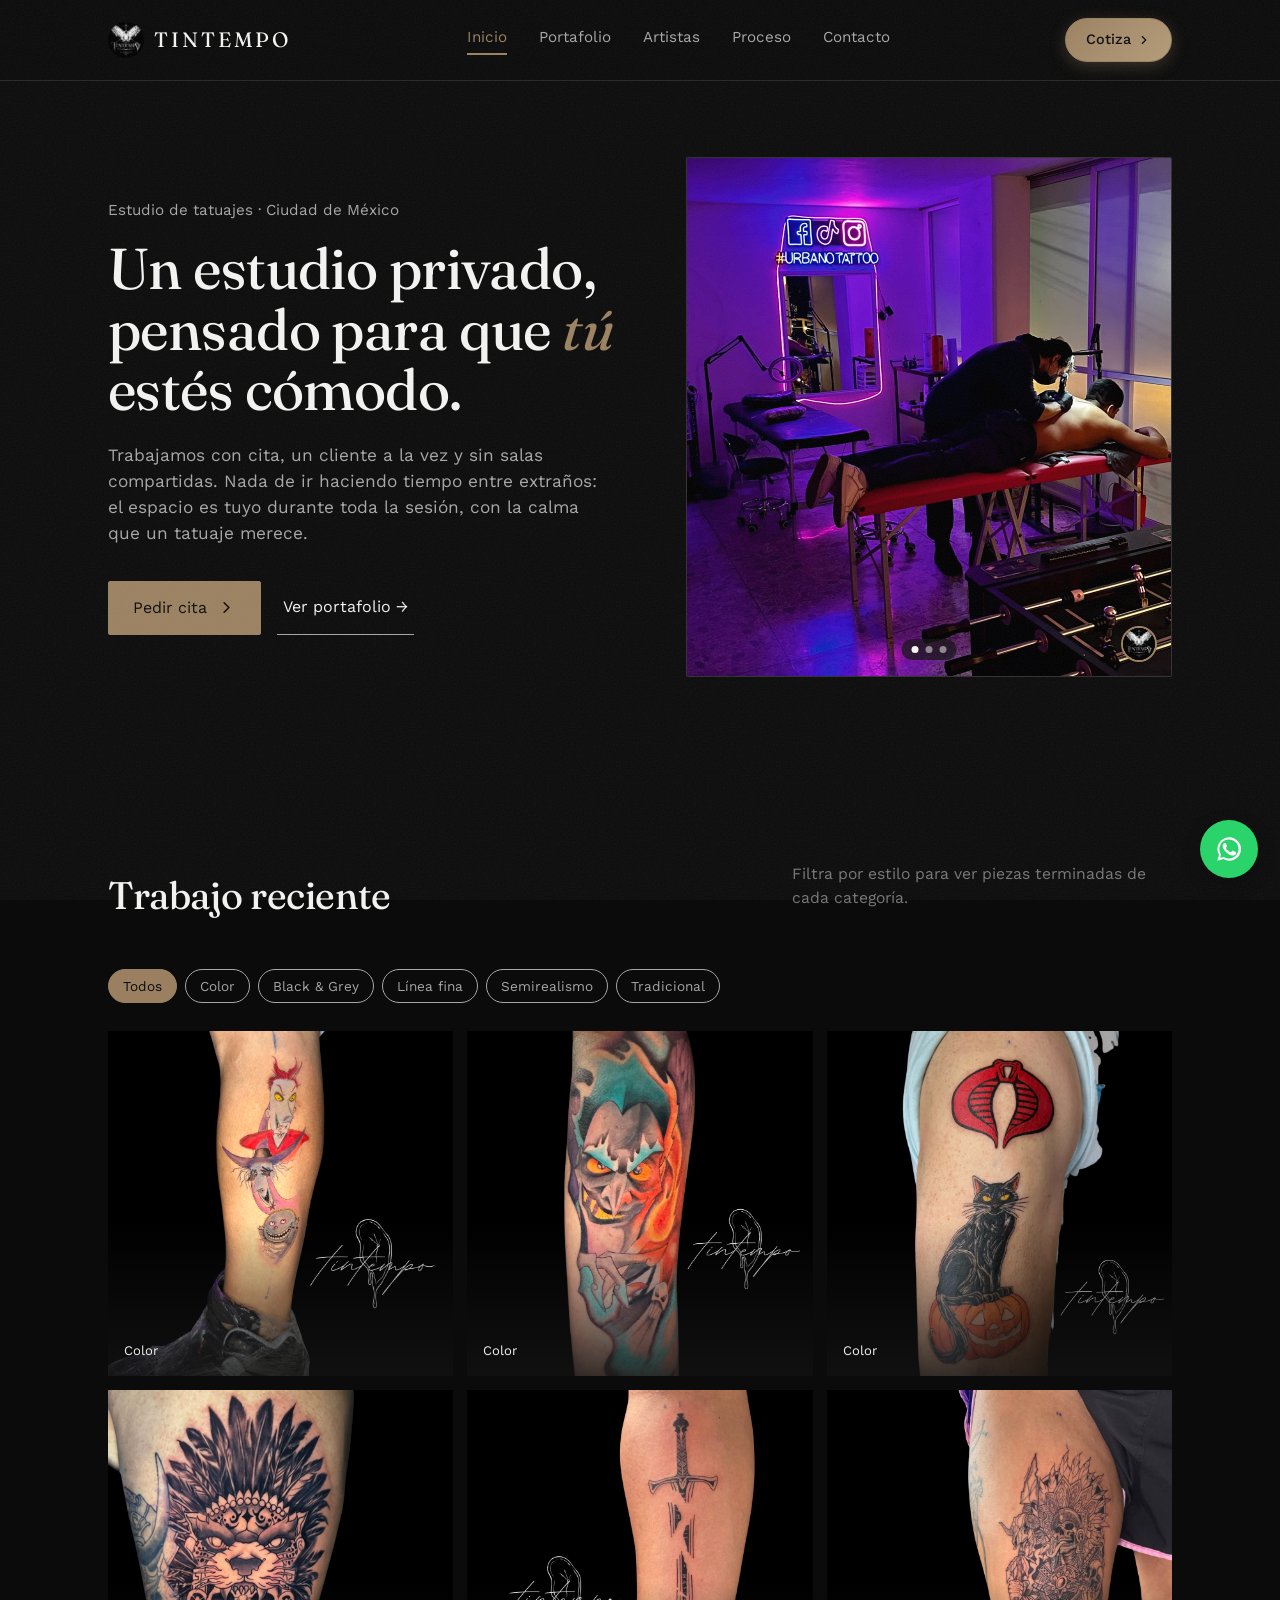
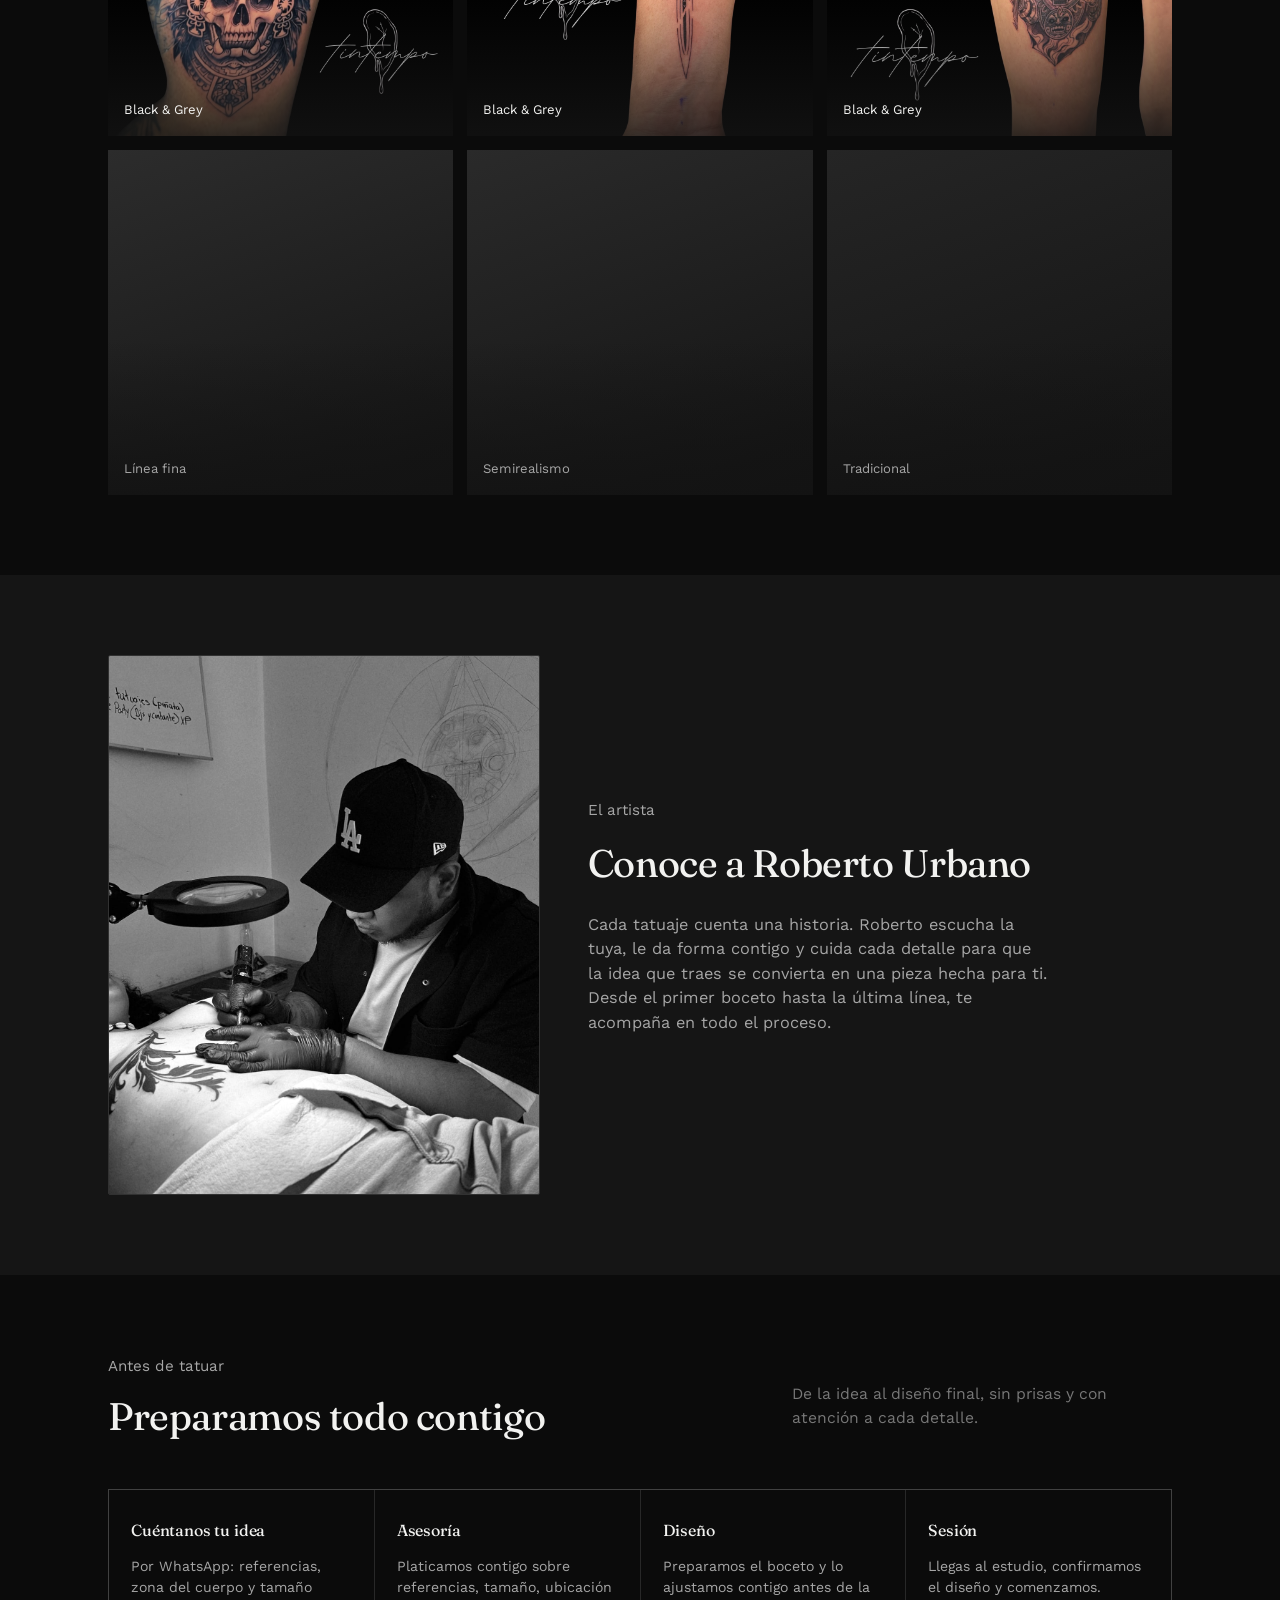
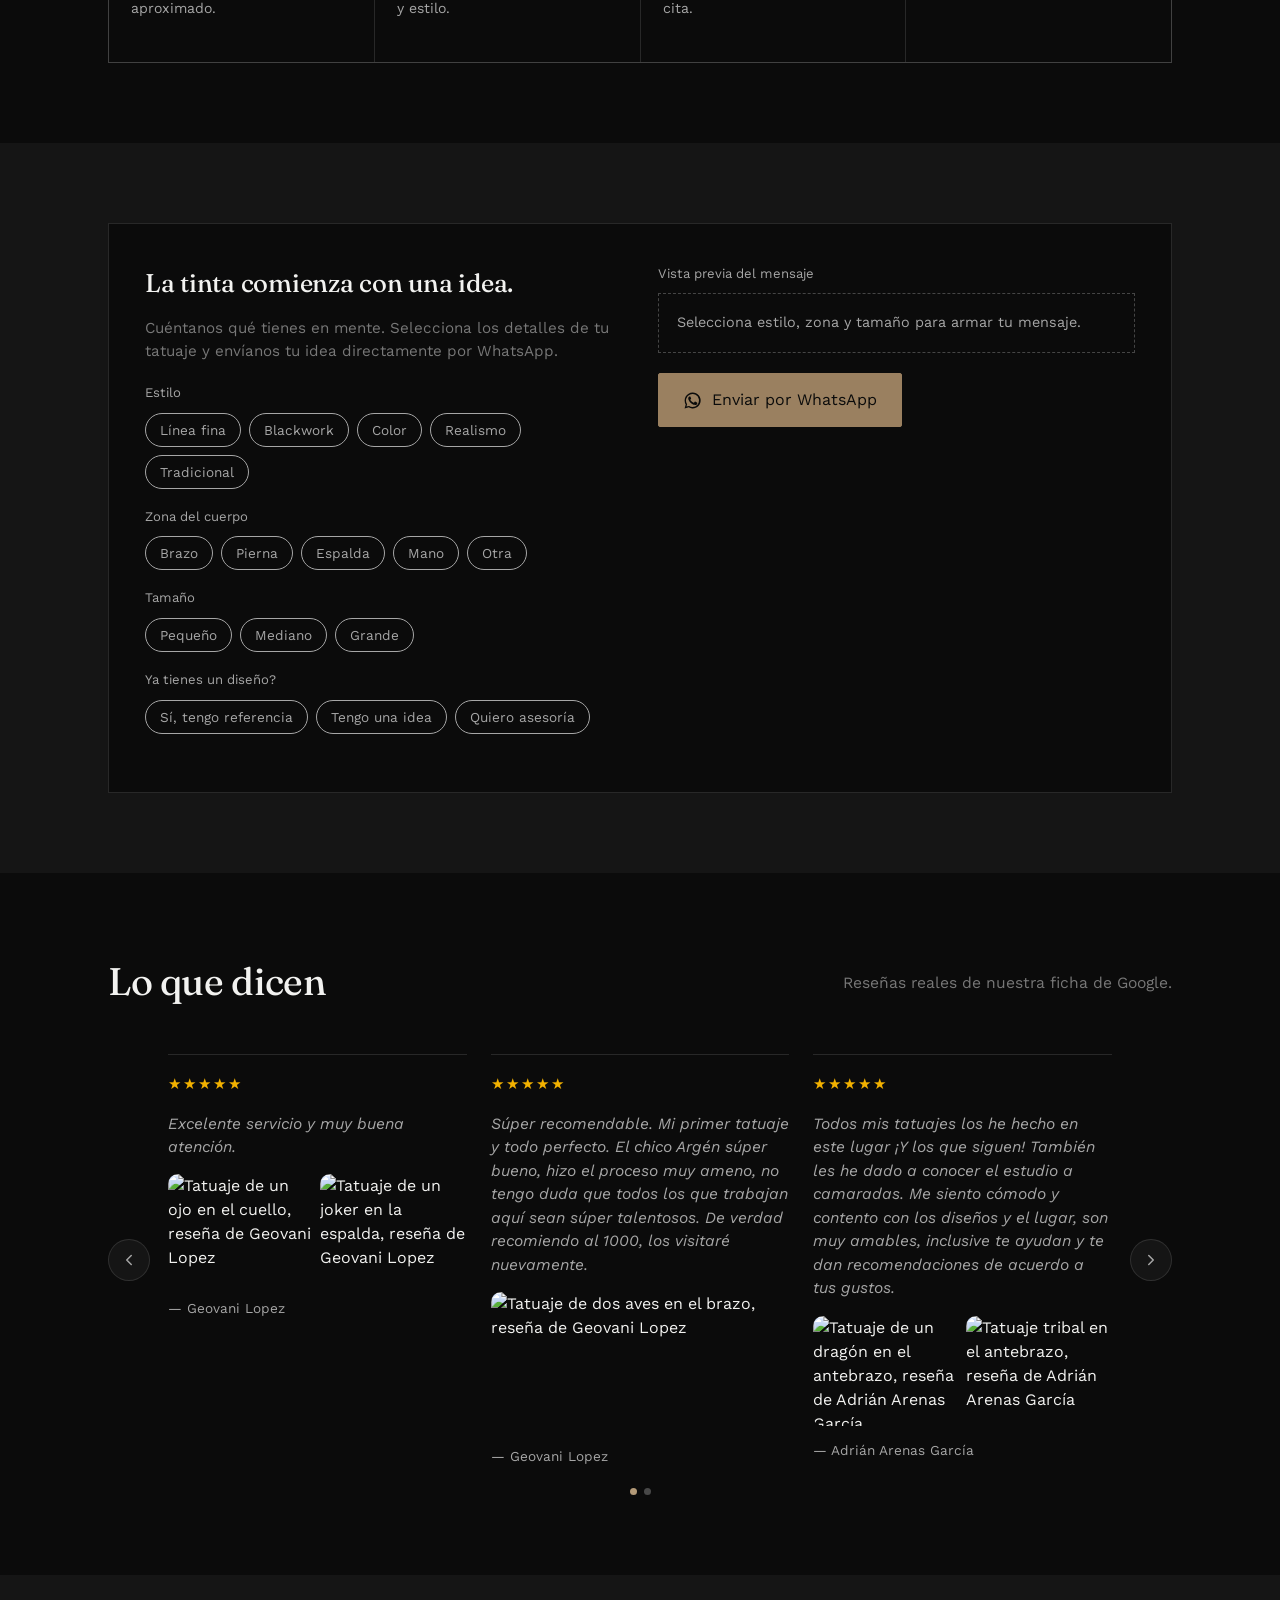
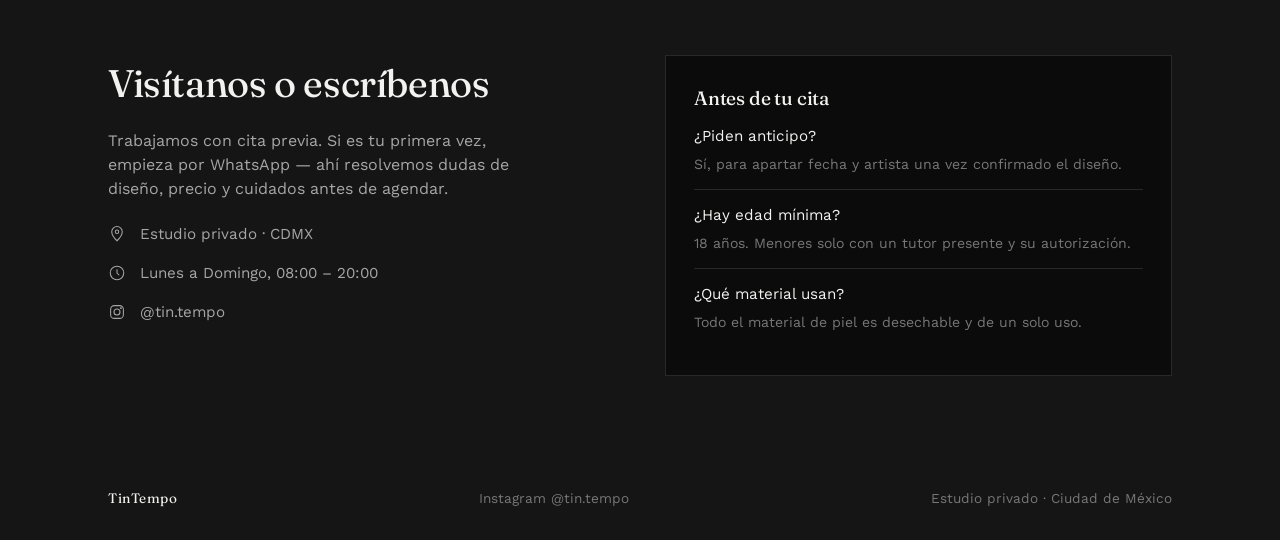
==== commit 5d7e816c: "Update index.html" ====
--- a/index.html
+++ b/index.html
@@ -125,10 +125,12 @@
     <div class="hero-slider">
       <img src="FOTOS/STUDIO_2.jpeg" alt="Interior del estudio TinTempo" id="hero-img">
       <img src="FOTOS/LOGO.jpeg" alt="TinTempo" class="hero-slider-logo">
+      <button class="hero-slider-arrow hero-slider-prev" id="hero-prev" type="button" aria-label="Foto anterior">‹</button>
+      <button class="hero-slider-arrow hero-slider-next" id="hero-next" type="button" aria-label="Siguiente foto">›</button>
       <div class="hero-slider-dots" id="hero-dots">
-        <button class="active" data-src="FOTOS/STUDIO_2.jpeg" data-alt="Interior del estudio TinTempo" aria-label="Foto 1"></button>
-        <button data-src="FOTOS/STUDIO_1.jpeg" data-alt="Cabina de tatuaje en TinTempo" aria-label="Foto 2"></button>
-        <button data-src="FOTOS/STUDIO_3.jpeg" data-alt="Área de espera del estudio TinTempo" aria-label="Foto 3"></button>
+        <button class="active" data-src="FOTOS/STUDIO_2.jpeg" data-alt="Interior del estudio TinTempo" aria-label="Foto 1" aria-current="true"></button>
+        <button data-src="FOTOS/STUDIO_1.jpeg" data-alt="Cabina de tatuaje en TinTempo" aria-label="Foto 2" aria-current="false"></button>
+        <button data-src="FOTOS/STUDIO_3.jpeg" data-alt="Área de espera del estudio TinTempo" aria-label="Foto 3" aria-current="false"></button>
       </div>
     </div>
 
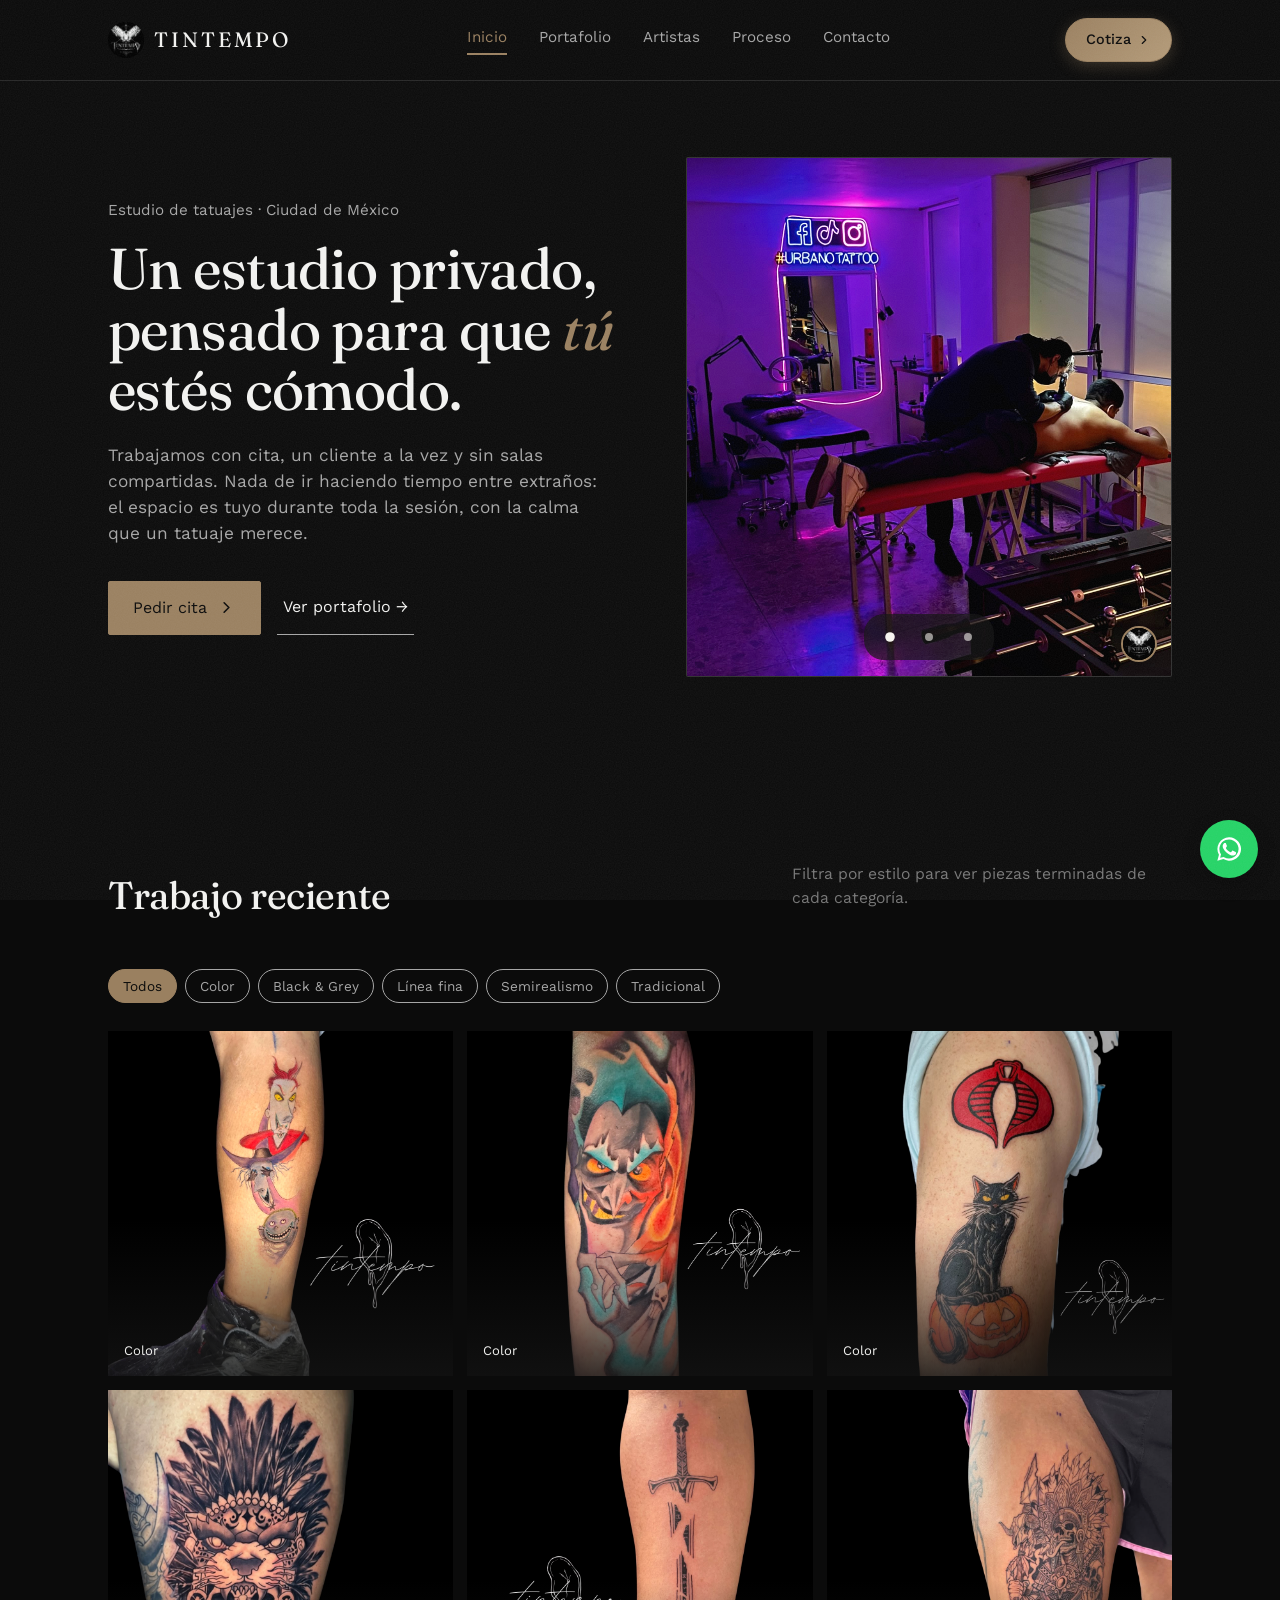
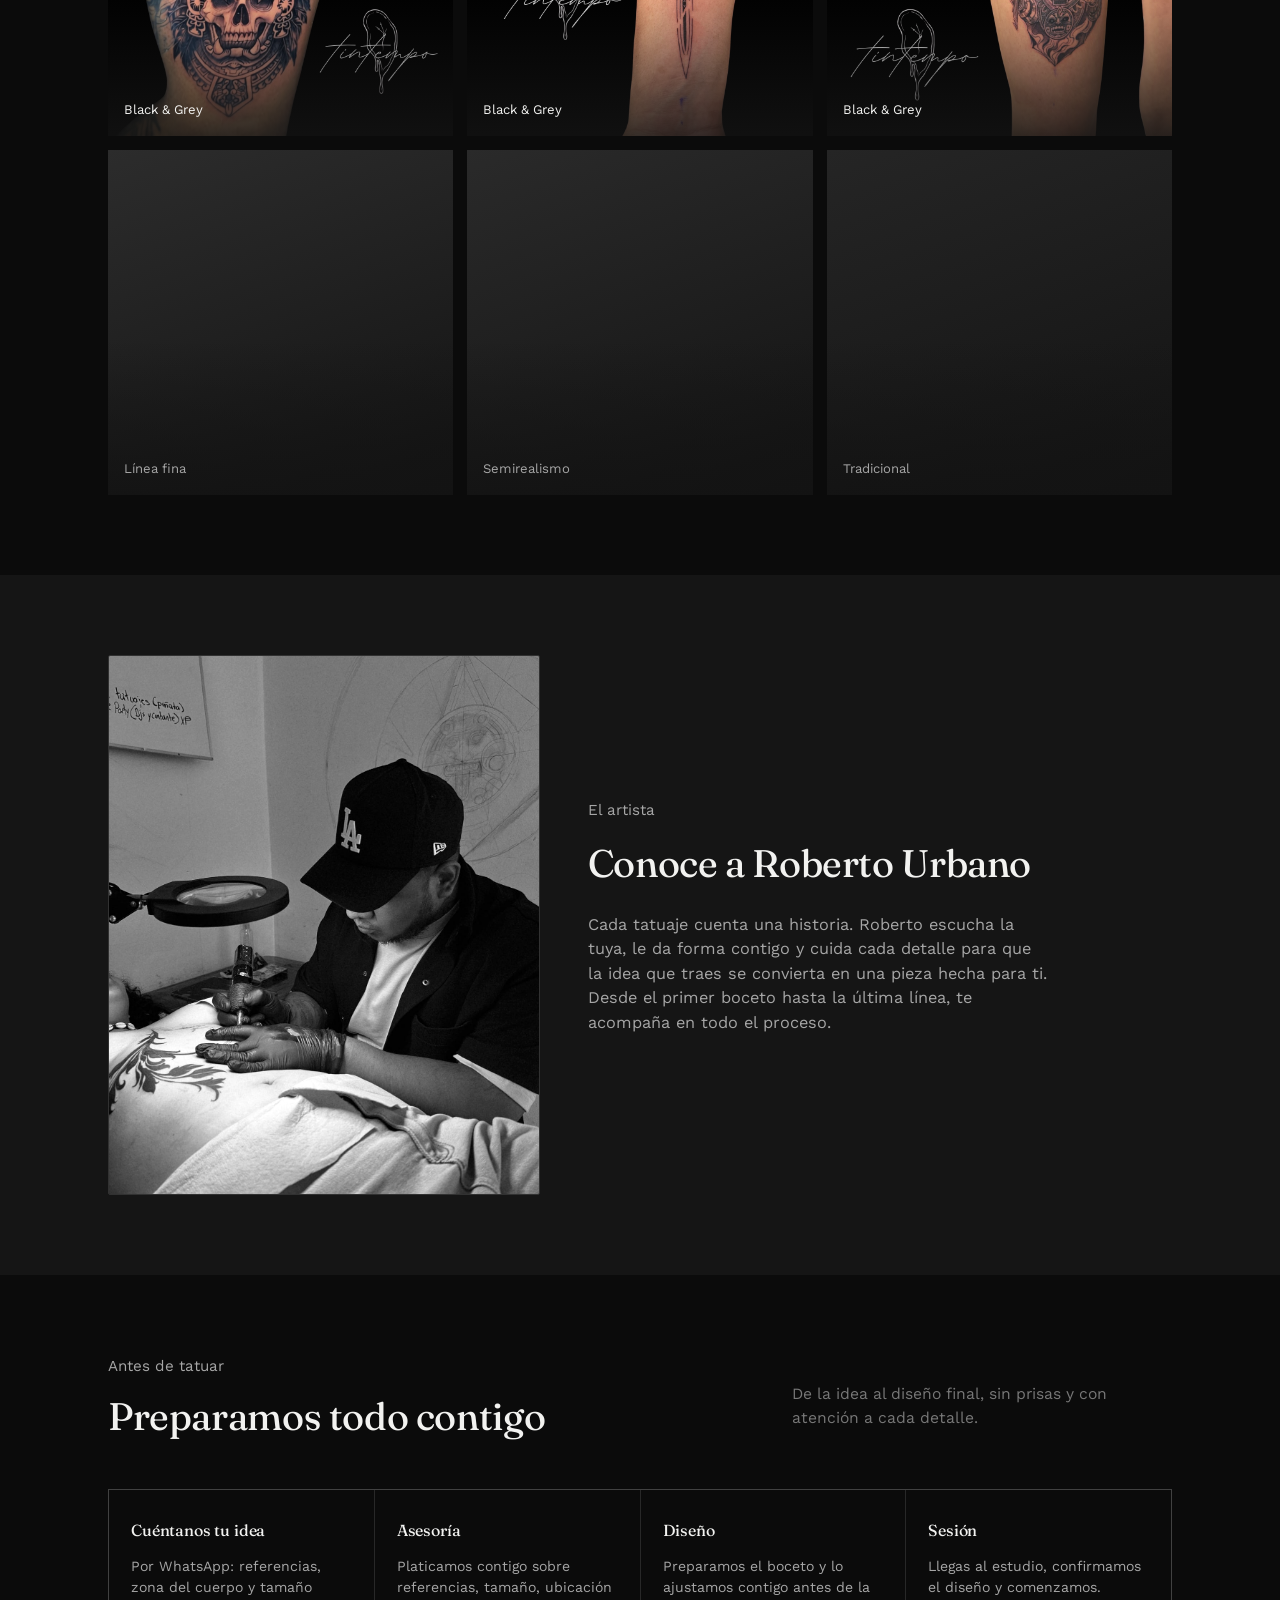
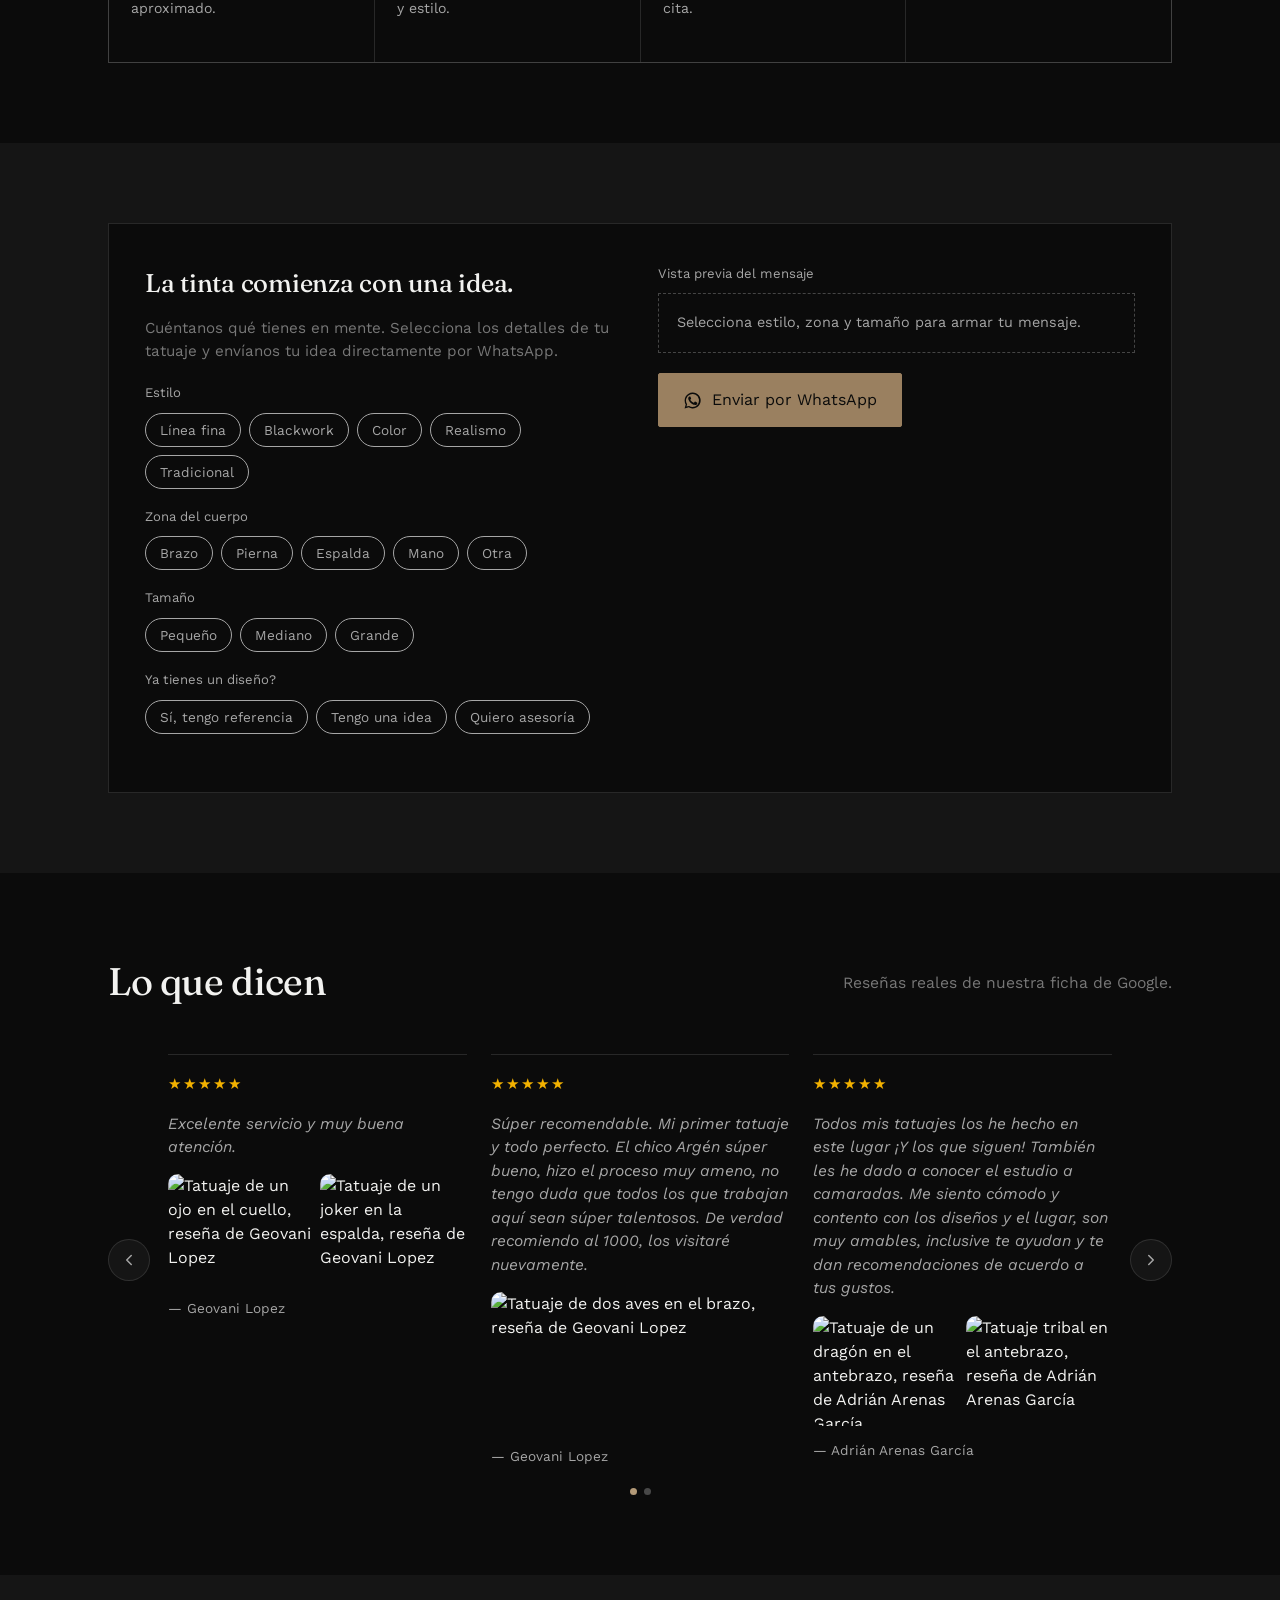
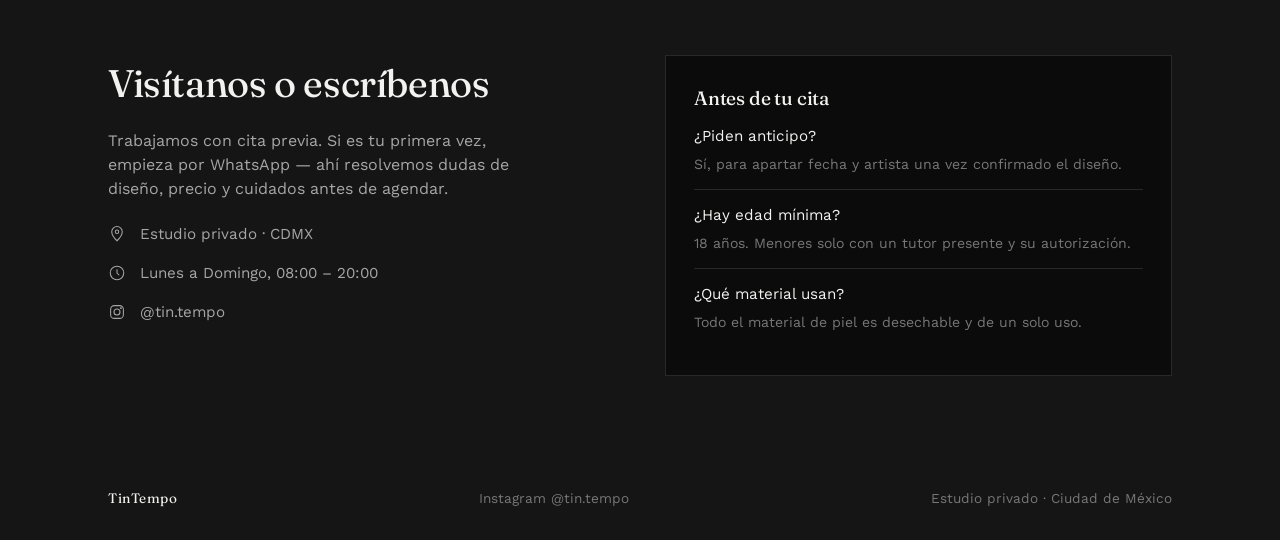
==== commit ae319da7: "Add files via upload" ====
--- a/index.html
+++ b/index.html
@@ -255,7 +255,7 @@
     <figure class="portfolio-item" data-category="color">
       <img src="COLOR/COLOR_19.jpeg" alt="Tatuaje a color, trabajo de Roberto Urbano" loading="lazy">
       <figcaption>Color</figcaption>
-    </figure>
+    </figure>
 
     <figure class="portfolio-item" data-category="black-and-grey">
       <img src="BLACK%20AND%20GREY/BLACK_1.jpeg" alt="Tatuaje black and grey, trabajo de Roberto Urbano" loading="lazy">
--- a/urba.css
+++ b/urba.css
@@ -290,19 +290,85 @@
 }
 
 .hero-slider-dots button {
-width: 7px;
-height: 7px;
-padding: 0;
-border: 0;
-border-radius: 50%;
-background: #f6f4ef;
-opacity: 0.5;
-cursor: pointer;
-}
-
-.hero-slider-dots button.active {
-background: #f6f4ef;
-opacity: 1;
+  position: relative;
+  display: grid;
+  place-items: center;
+  width: 32px;
+  height: 32px;
+  padding: 0;
+  border: 0;
+  border-radius: 50%;
+  background: transparent;
+  cursor: pointer;
+}
+
+.hero-slider-dots button::before {
+  content: "";
+  width: 8px;
+  height: 8px;
+  border-radius: 50%;
+  background: #f6f4ef;
+  opacity: 0.58;
+  transition: opacity 0.2s ease, transform 0.2s ease;
+}
+
+.hero-slider-dots button.active::before {
+  opacity: 1;
+  transform: scale(1.2);
+}
+
+.hero-slider-dots button:focus-visible,
+.hero-slider-arrow:focus-visible {
+  outline: 2px solid var(--oxide-deep);
+  outline-offset: 2px;
+}
+
+.hero-slider-arrow {
+  position: absolute;
+  top: 0;
+  z-index: 3;
+  width: 24%;
+  height: 100%;
+  padding: 0;
+  transform: none;
+  border: 0;
+  border-radius: 0;
+  background: transparent;
+  color: transparent;
+  font-size: 0;
+  cursor: pointer;
+}
+
+.hero-slider-arrow:hover {
+  background: transparent;
+}
+
+.hero-slider-prev { left: 0; }
+.hero-slider-next { right: 0; }
+
+.hero-slider { touch-action: pan-y; }
+.hero-slider > img:first-child { user-select: none; -webkit-user-drag: none; }
+
+@media (max-width: 760px) {
+  .hero-slider button.hero-slider-arrow {
+    top: 0;
+    width: 25%;
+    height: 100%;
+    padding: 0;
+    transform: none;
+    border: 0;
+    border-radius: 0;
+    background: transparent;
+    color: transparent;
+    font-size: 0;
+    box-shadow: none;
+  }
+  .hero-slider button.hero-slider-arrow:hover,
+  .hero-slider button.hero-slider-arrow:active {
+    background: transparent;
+    color: transparent;
+    box-shadow: none;
+  }
 }
 
 
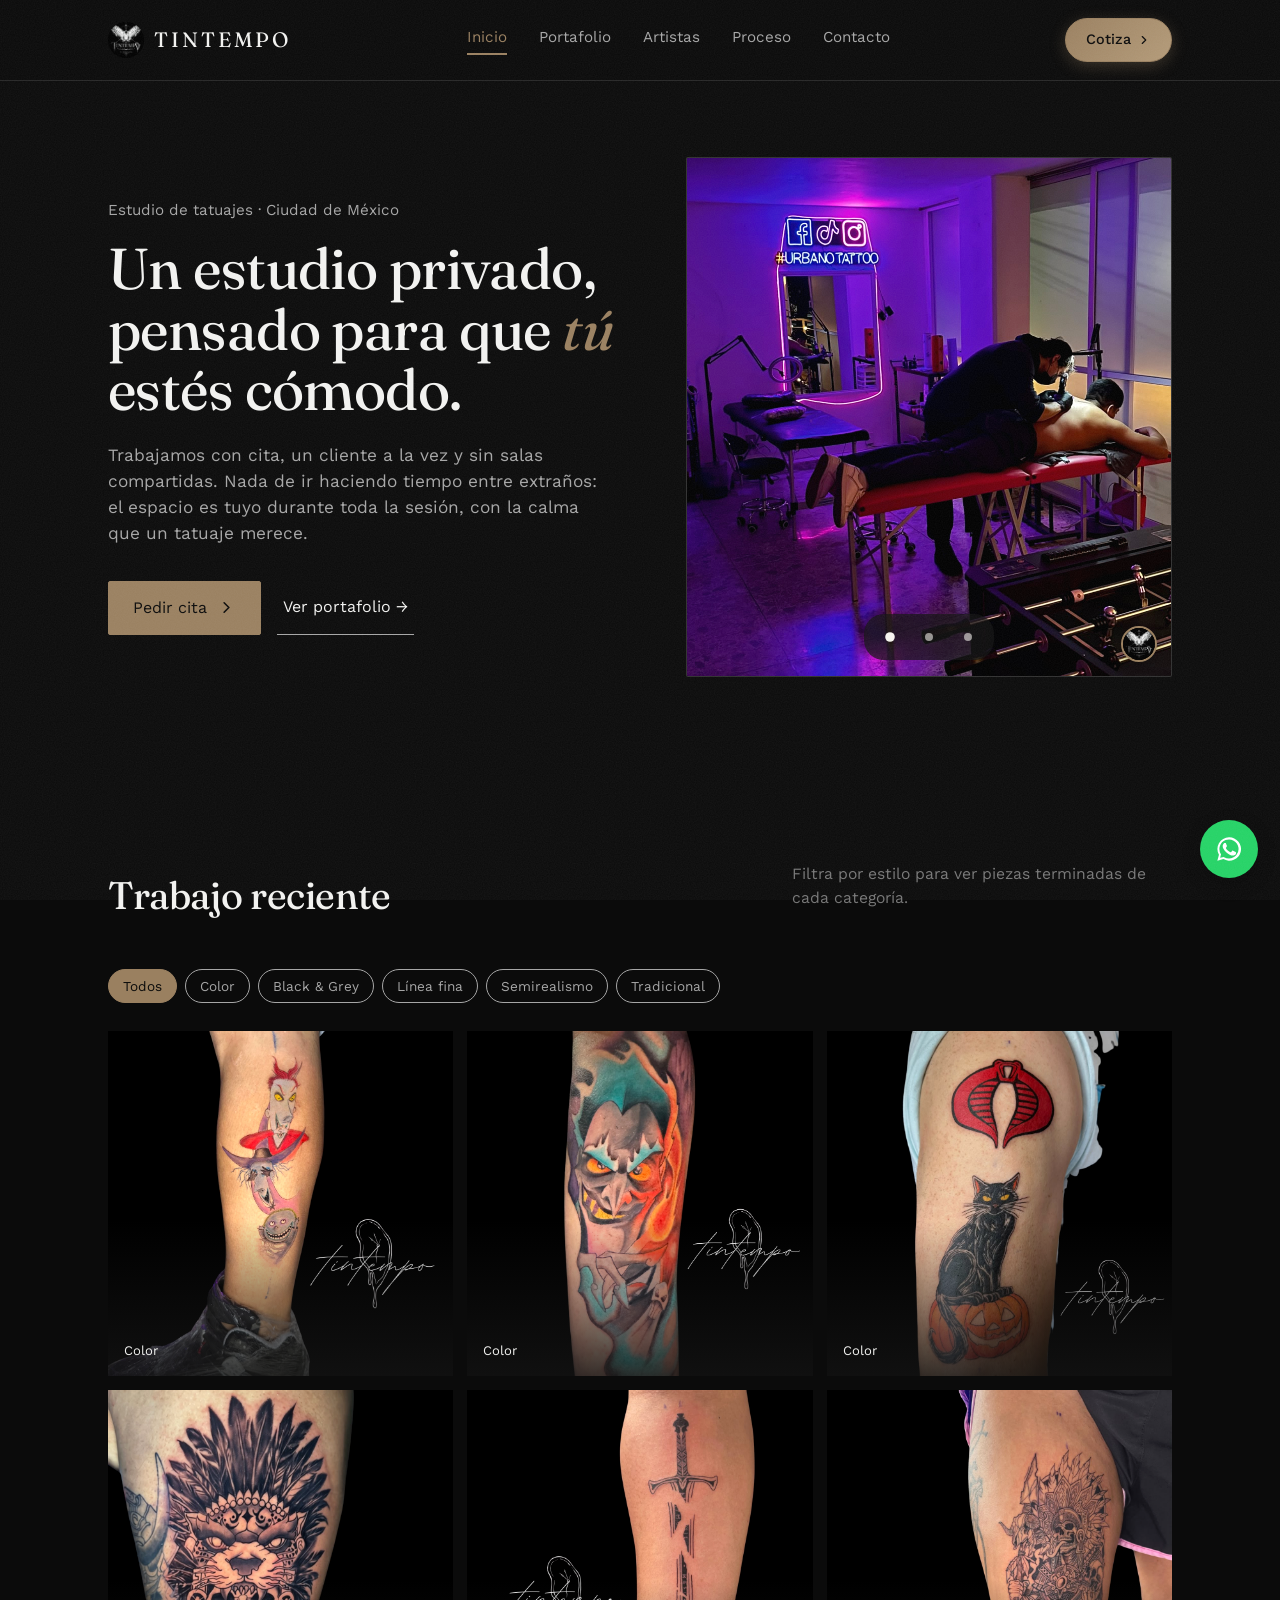
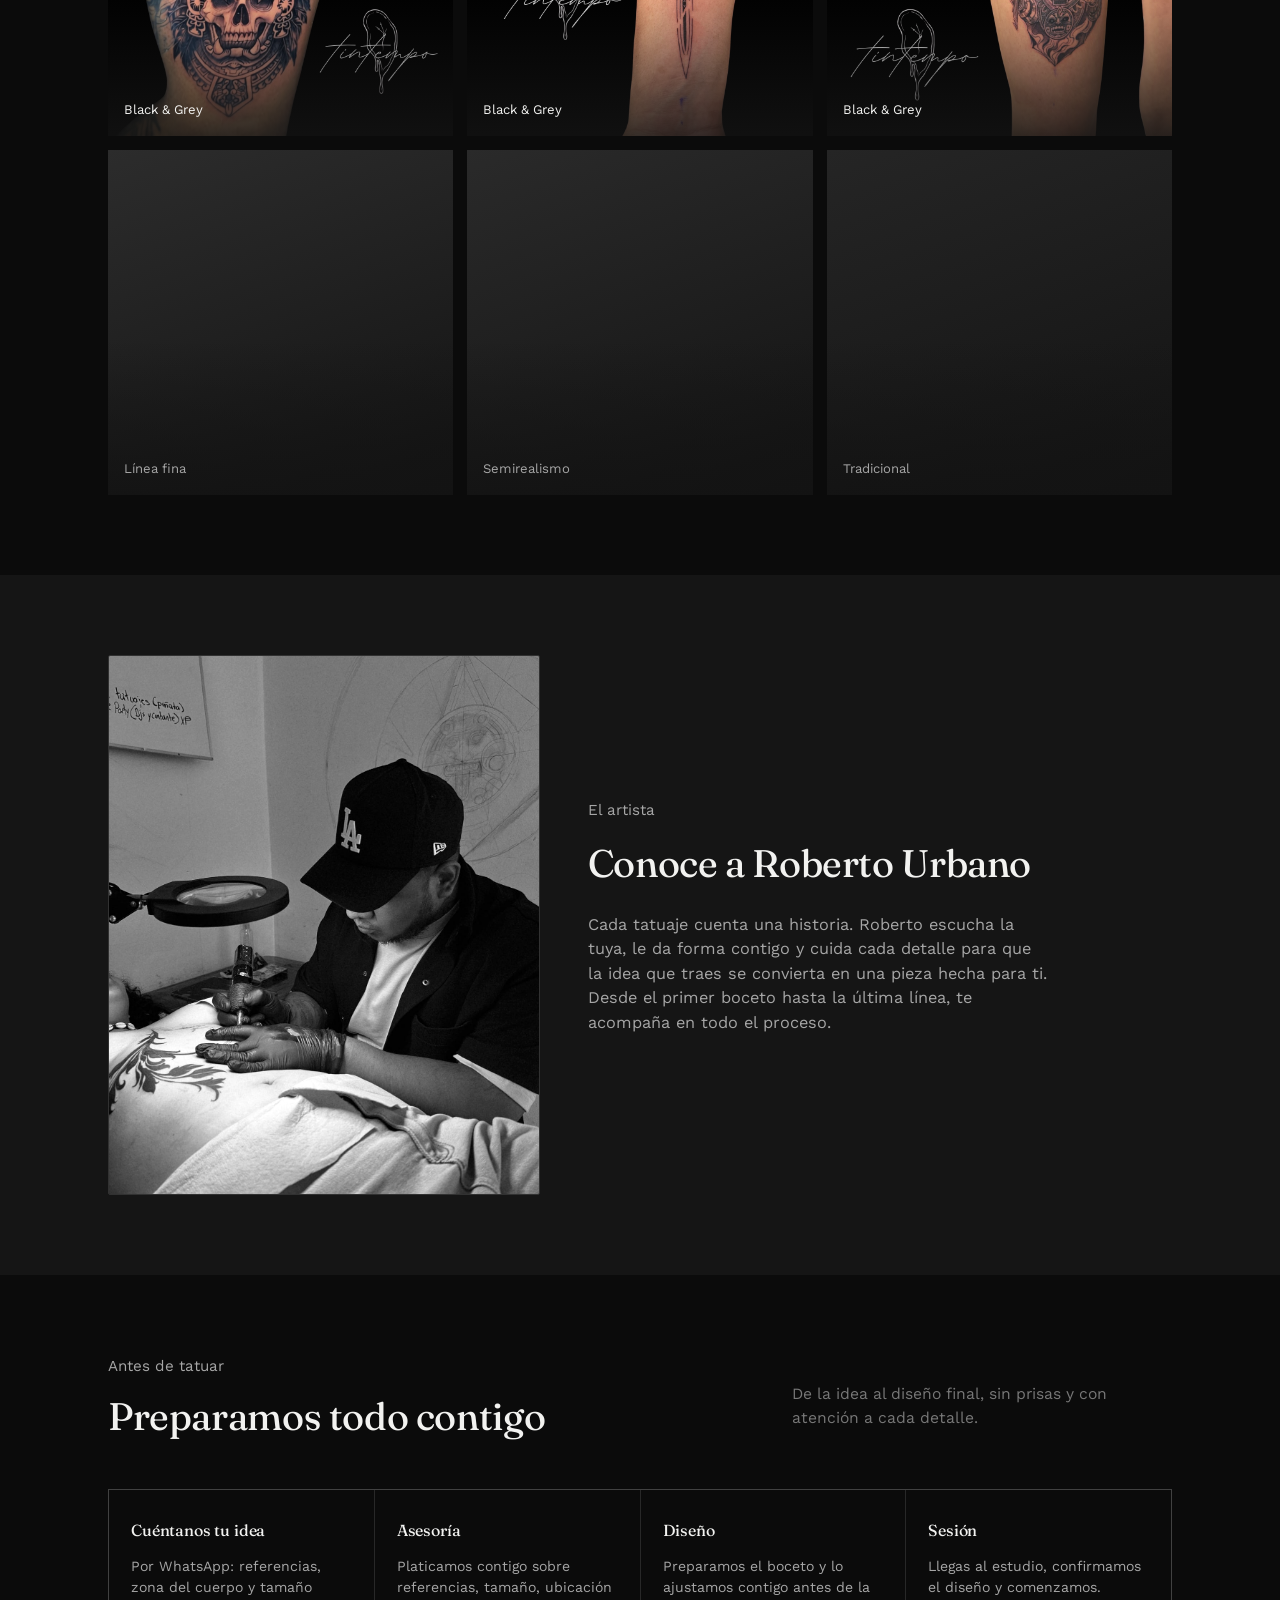
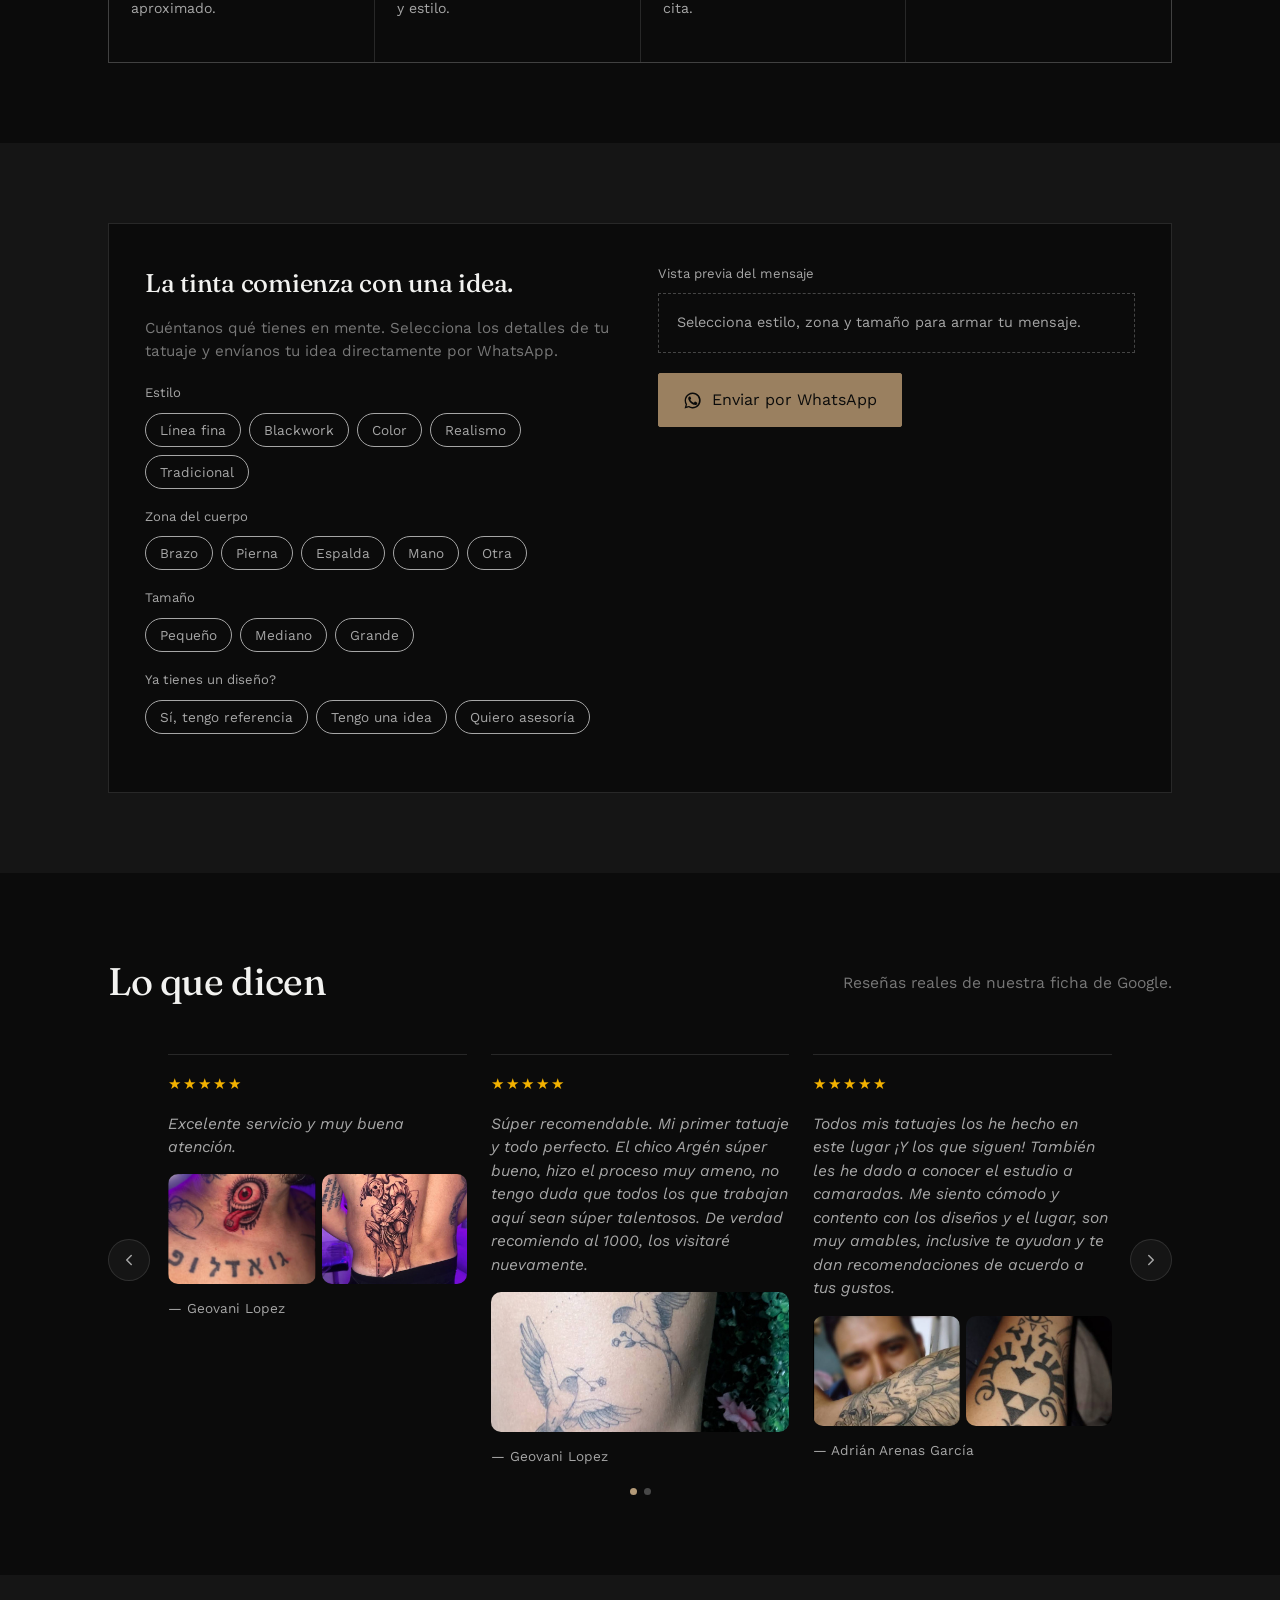
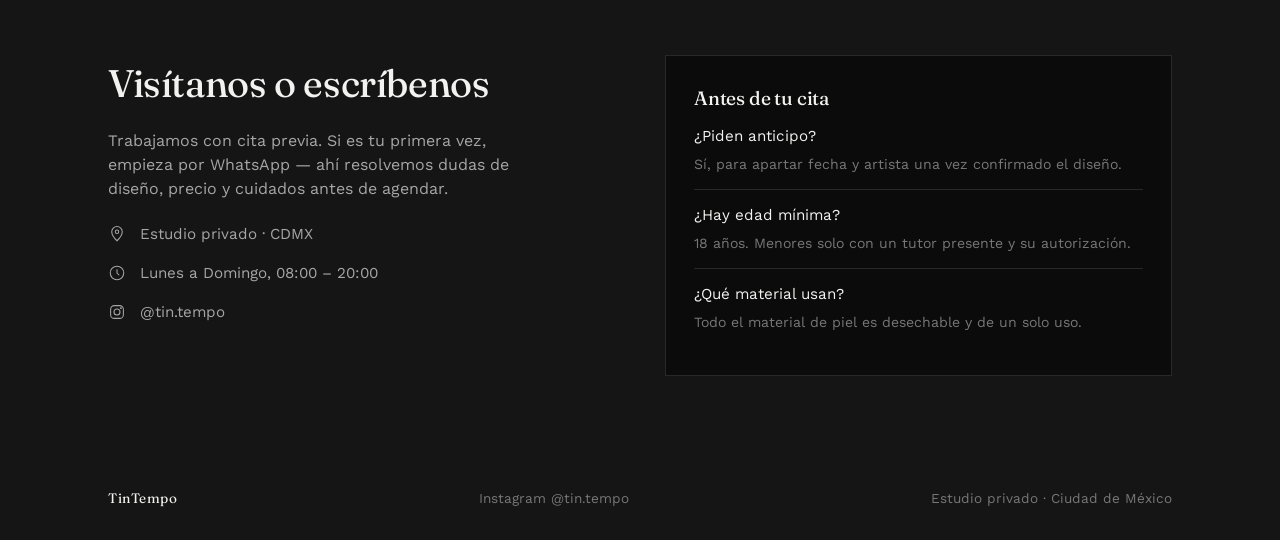
==== commit 9b15dec5: "Fix image paths in testimonials and portfolio section" ====
--- a/index.html
+++ b/index.html
@@ -1,781 +1,781 @@
-<!DOCTYPE html>
-
-<html lang="es">
-<head>
-  <meta charset="UTF-8">
-  <meta name="viewport" content="width=device-width, initial-scale=1.0">
-  <meta name="theme-color" content="#0B0B0B">
-
-  <meta name="description" content="TinTempo, estudio privado de tatuajes en Ciudad de México. Trabajamos con cita, un cliente a la vez. Cotiza tu tatuaje por WhatsApp.">
-  <link rel="canonical" href="https://chavaneitor07.github.io/URBA/">
-
-  <!-- Iconos -->
-  <link rel="icon" href="FOTOS/LOGO.jpeg">
-  <link rel="apple-touch-icon" href="FOTOS/LOGO.jpeg">
-
-  <!-- Open Graph: tarjeta al compartir por WhatsApp, Facebook, etc. -->
-  <meta property="og:type" content="website">
-  <meta property="og:locale" content="es_MX">
-  <meta property="og:site_name" content="TinTempo">
-  <meta property="og:title" content="TinTempo · Estudio de tatuajes en CDMX">
-  <meta property="og:description" content="Estudio privado, con cita y un cliente a la vez. Mira el portafolio y cotiza tu tatuaje por WhatsApp.">
-  <meta property="og:url" content="https://chavaneitor07.github.io/URBA/">
-  <meta property="og:image" content="https://chavaneitor07.github.io/URBA/FOTOS/LOGO.jpeg">
-  <meta property="og:image:alt" content="Logo de TinTempo, estudio de tatuajes">
-  <meta name="twitter:card" content="summary">
-
-  <title>TinTempo · Estudio de tatuajes</title>
-
-  <link rel="preconnect" href="https://fonts.googleapis.com">
-  <link rel="preconnect" href="https://fonts.gstatic.com" crossorigin>
-
-  <link
-    href="https://fonts.googleapis.com/css2?family=Fraunces:opsz,wght@9..144,300;9..144,450;9..144,600&family=Work+Sans:wght@400;500&display=swap"
-    rel="stylesheet"
-  >
-
-  <link rel="stylesheet" href="urba.css">
-</head>
-
-<body>
-
-<header>
-  <div class="nav">
-
-<div class="brand">
-  <img src="FOTOS/LOGO.jpeg" alt="TinTempo logo" class="brand-logo">
-  <span>TinTempo</span>
-</div>
-
-<nav class="nav-links">
-  <a href="#inicio">Inicio</a>
-  <a href="#portafolio">Portafolio</a>
-  <a href="#tatuador">Artistas</a>
-  <a href="#antes-tatuar">Proceso</a>
-  <a href="#contacto">Contacto</a>
-  <a class="nav-cta-mobile" href="#quick">Cotiza</a>
-</nav>
-
-<a class="nav-cta" href="#quick">
-  Cotiza
-  <svg viewBox="0 0 24 24" fill="none" stroke="currentColor" stroke-width="2" stroke-linecap="round" stroke-linejoin="round">
-    <path d="M9 6l6 6-6 6"/>
-  </svg>
-</a>
-
-<button class="nav-toggle" aria-label="Abrir menú">☰</button>
-
-  </div>
-</header>
-
-<main>
-
-  <!-- HERO -->
-
-  <section class="hero" id="inicio">
-
-<div class="wrap hero-container">
-
-  <div class="hero-copy">
-
-    <span class="eyebrow">
-      Estudio de tatuajes · Ciudad de México
-    </span>
-
-    <h1>
-      Un estudio privado,<br>
-      pensado para que <em>tú</em><br>
-      estés cómodo.
-    </h1>
-
-    <p>
-      Trabajamos con cita, un cliente a la vez y sin salas compartidas.
-      Nada de ir haciendo tiempo entre extraños: el espacio es tuyo
-      durante toda la sesión, con la calma que un tatuaje merece.
-    </p>
-
-    <div class="hero-actions">
-
-      <a
-        class="btn-primary"
-        href="#quick"
-      >
-        Pedir cita
-        <svg viewBox="0 0 24 24" fill="none" stroke="currentColor" stroke-width="2" stroke-linecap="round" stroke-linejoin="round">
-          <path d="M9 6l6 6-6 6"/>
-        </svg>
-      </a>
-      <a class="btn-secondary" href="#portafolio">
-        Ver portafolio →
-      </a>
-  
-    </div>
-
-    <a class="rating-badge" id="rating-badge" hidden
-       href="https://www.google.com/maps/place/Urbano+Tattoo/@19.4341696,-99.1619633,17z/data=!3m1!4b1!4m6!3m5!1s0x85d203dbf0240c71:0xe240a3ce3d217d49!8m2!3d19.4341646!4d-99.1593884!16s%2Fg%2F11w31hhk4n"
-       target="_blank" rel="noopener" aria-label="Ver calificación en Google Maps">
-      <span class="rating-badge-stars" aria-hidden="true">★</span>
-      <span id="rating-badge-text"></span>
-    </a>
-
-  </div>
-
-  <div class="hero-gallery">
-
-    <div class="hero-slider">
-      <img src="FOTOS/STUDIO_2.jpeg" alt="Interior del estudio TinTempo" id="hero-img">
-      <img src="FOTOS/LOGO.jpeg" alt="TinTempo" class="hero-slider-logo">
-      <button class="hero-slider-arrow hero-slider-prev" id="hero-prev" type="button" aria-label="Foto anterior">‹</button>
-      <button class="hero-slider-arrow hero-slider-next" id="hero-next" type="button" aria-label="Siguiente foto">›</button>
-      <div class="hero-slider-dots" id="hero-dots">
-        <button class="active" data-src="FOTOS/STUDIO_2.jpeg" data-alt="Interior del estudio TinTempo" aria-label="Foto 1" aria-current="true"></button>
-        <button data-src="FOTOS/STUDIO_1.jpeg" data-alt="Cabina de tatuaje en TinTempo" aria-label="Foto 2" aria-current="false"></button>
-        <button data-src="FOTOS/STUDIO_3.jpeg" data-alt="Área de espera del estudio TinTempo" aria-label="Foto 3" aria-current="false"></button>
-      </div>
-    </div>
-
-
-  </div>
-
-</div>
-
-  </section>
-
-  <!-- PORTAFOLIO -->
-
-  <section id="portafolio">
-
-<div class="wrap">
-
-  <div class="section-head">
-
-    <h2>Trabajo reciente</h2>
-
-    <p>
-      Filtra por estilo para ver piezas terminadas de cada categoría.
-    </p>
-
-  </div>
-
-  <!-- Filtros de categoría. data-filter="todos" muestra todo. -->
-  <div class="portfolio-filters" id="portfolio-filters">
-    <button class="chip active" data-filter="todos">Todos</button>
-    <button class="chip" data-filter="color">Color</button>
-    <button class="chip" data-filter="black-and-grey">Black &amp; Grey</button>
-    <button class="chip" data-filter="linea-fina">Línea fina</button>
-    <button class="chip" data-filter="semirealismo">Semirealismo</button>
-    <button class="chip" data-filter="tradicional">Tradicional</button>
-  </div>
-
-  <!--
-    Cada tarjeta lleva data-category="..." con uno de estos valores:
-    color | black-and-grey | linea-fina | semirealismo | tradicional
-    Para agregar una foto nueva, copia un bloque <figure> completo,
-    cambia data-category, el src de la imagen y el texto del <figcaption>.
-  -->
-  <div class="grid-portfolio" id="portfolio-grid">
-
-    <figure class="portfolio-item" data-category="color">
-      <img src="COLOR/COLOR_1.jpeg" alt="Tatuaje a color: escenas de Nightmare Before Christmas en pantorrilla" loading="lazy">
-      <figcaption>Color</figcaption>
-    </figure>
-
-    <figure class="portfolio-item" data-category="color">
-      <img src="COLOR/COLOR_2.jpeg" alt="Tatuaje a color: rostro demoníaco con fuego en antebrazo" loading="lazy">
-      <figcaption>Color</figcaption>
-    </figure>
-
-    <figure class="portfolio-item" data-category="color">
-      <img src="COLOR/COLOR_3.jpeg" alt="Tatuaje a color: cobra y gato negro sobre calabaza en brazo" loading="lazy">
-      <figcaption>Color</figcaption>
-    </figure>
-
-    <figure class="portfolio-item" data-category="color">
-      <img src="COLOR/COLOR_4.jpeg" alt="Tatuaje a color: niño rey con corona y bastón en brazo" loading="lazy">
-      <figcaption>Color</figcaption>
-    </figure>
-
-
-    <figure class="portfolio-item" data-category="color">
-      <img src="COLOR/COLOR_5.jpeg" alt="Tatuaje a color, trabajo de Roberto Urbano" loading="lazy">
-      <figcaption>Color</figcaption>
-    </figure>
-    <figure class="portfolio-item" data-category="color">
-      <img src="COLOR/COLOR_6.jpeg" alt="Tatuaje a color, trabajo de Roberto Urbano" loading="lazy">
-      <figcaption>Color</figcaption>
-    </figure>
-    <figure class="portfolio-item" data-category="color">
-      <img src="COLOR/COLOR_7.jpeg" alt="Tatuaje a color, trabajo de Roberto Urbano" loading="lazy">
-      <figcaption>Color</figcaption>
-    </figure>
-    <figure class="portfolio-item" data-category="color">
-      <img src="COLOR/COLOR_8.jpeg" alt="Tatuaje a color, trabajo de Roberto Urbano" loading="lazy">
-      <figcaption>Color</figcaption>
-    </figure>
-    <figure class="portfolio-item" data-category="color">
-      <img src="COLOR/COLOR_9.jpeg" alt="Tatuaje a color, trabajo de Roberto Urbano" loading="lazy">
-      <figcaption>Color</figcaption>
-    </figure>
-    <figure class="portfolio-item" data-category="color">
-      <img src="COLOR/COLOR_10.jpeg" alt="Tatuaje a color, trabajo de Roberto Urbano" loading="lazy">
-      <figcaption>Color</figcaption>
-    </figure>
-    <figure class="portfolio-item" data-category="color">
-      <img src="COLOR/COLOR_11.jpeg" alt="Tatuaje a color, trabajo de Roberto Urbano" loading="lazy">
-      <figcaption>Color</figcaption>
-    </figure>
-    <figure class="portfolio-item" data-category="color">
-      <img src="COLOR/COLOR_12.jpeg" alt="Tatuaje a color, trabajo de Roberto Urbano" loading="lazy">
-      <figcaption>Color</figcaption>
-    </figure>
-    <figure class="portfolio-item" data-category="color">
-      <img src="COLOR/COLOR_13.jpeg" alt="Tatuaje a color, trabajo de Roberto Urbano" loading="lazy">
-      <figcaption>Color</figcaption>
-    </figure>
-    <figure class="portfolio-item" data-category="color">
-      <img src="COLOR/COLOR_14.jpeg" alt="Tatuaje a color, trabajo de Roberto Urbano" loading="lazy">
-      <figcaption>Color</figcaption>
-    </figure>
-    <figure class="portfolio-item" data-category="color">
-      <img src="COLOR/COLOR_15.jpeg" alt="Tatuaje a color, trabajo de Roberto Urbano" loading="lazy">
-      <figcaption>Color</figcaption>
-    </figure>
-    <figure class="portfolio-item" data-category="color">
-      <img src="COLOR/COLOR_16.jpeg" alt="Tatuaje a color, trabajo de Roberto Urbano" loading="lazy">
-      <figcaption>Color</figcaption>
-    </figure>
-    <figure class="portfolio-item" data-category="color">
-      <img src="COLOR/COLOR_17.jpeg" alt="Tatuaje a color, trabajo de Roberto Urbano" loading="lazy">
-      <figcaption>Color</figcaption>
-    </figure>
-    <figure class="portfolio-item" data-category="color">
-      <img src="COLOR/COLOR_18.jpeg" alt="Tatuaje a color, trabajo de Roberto Urbano" loading="lazy">
-      <figcaption>Color</figcaption>
-    </figure>
-    <figure class="portfolio-item" data-category="color">
-      <img src="COLOR/COLOR_19.jpeg" alt="Tatuaje a color, trabajo de Roberto Urbano" loading="lazy">
-      <figcaption>Color</figcaption>
-    </figure>
-
-    <figure class="portfolio-item" data-category="black-and-grey">
-      <img src="BLACK%20AND%20GREY/BLACK_1.jpeg" alt="Tatuaje black and grey, trabajo de Roberto Urbano" loading="lazy">
-      <figcaption>Black &amp; Grey</figcaption>
-    </figure>
-    <figure class="portfolio-item" data-category="black-and-grey">
-      <img src="BLACK%20AND%20GREY/BLACK_2.jpeg" alt="Tatuaje black and grey, trabajo de Roberto Urbano" loading="lazy">
-      <figcaption>Black &amp; Grey</figcaption>
-    </figure>
-    <figure class="portfolio-item" data-category="black-and-grey">
-      <img src="BLACK%20AND%20GREY/BLACK_3.jpeg" alt="Tatuaje black and grey, trabajo de Roberto Urbano" loading="lazy">
-      <figcaption>Black &amp; Grey</figcaption>
-    </figure>
-    <figure class="portfolio-item" data-category="black-and-grey">
-      <img src="BLACK%20AND%20GREY/BLACK_4.jpeg" alt="Tatuaje black and grey, trabajo de Roberto Urbano" loading="lazy">
-      <figcaption>Black &amp; Grey</figcaption>
-    </figure>
-    <figure class="portfolio-item" data-category="black-and-grey">
-      <img src="BLACK%20AND%20GREY/BLACK_5.jpeg" alt="Tatuaje black and grey, trabajo de Roberto Urbano" loading="lazy">
-      <figcaption>Black &amp; Grey</figcaption>
-    </figure>
-    <figure class="portfolio-item" data-category="black-and-grey">
-      <img src="BLACK%20AND%20GREY/BLACK_6.jpeg" alt="Tatuaje black and grey, trabajo de Roberto Urbano" loading="lazy">
-      <figcaption>Black &amp; Grey</figcaption>
-    </figure>
-    <figure class="portfolio-item" data-category="black-and-grey">
-      <img src="BLACK%20AND%20GREY/BLACK_7.jpeg" alt="Tatuaje black and grey, trabajo de Roberto Urbano" loading="lazy">
-      <figcaption>Black &amp; Grey</figcaption>
-    </figure>
-    <figure class="portfolio-item" data-category="black-and-grey">
-      <img src="BLACK%20AND%20GREY/BLACK_8.jpeg" alt="Tatuaje black and grey, trabajo de Roberto Urbano" loading="lazy">
-      <figcaption>Black &amp; Grey</figcaption>
-    </figure>
-    <figure class="portfolio-item" data-category="black-and-grey">
-      <img src="BLACK%20AND%20GREY/BLACK_9.jpeg" alt="Tatuaje black and grey, trabajo de Roberto Urbano" loading="lazy">
-      <figcaption>Black &amp; Grey</figcaption>
-    </figure>
-    <figure class="portfolio-item" data-category="black-and-grey">
-      <img src="BLACK%20AND%20GREY/BLACK_10.jpeg" alt="Tatuaje black and grey, trabajo de Roberto Urbano" loading="lazy">
-      <figcaption>Black &amp; Grey</figcaption>
-    </figure>
-    <figure class="portfolio-item" data-category="black-and-grey">
-      <img src="BLACK%20AND%20GREY/BLACK_11.jpeg" alt="Tatuaje black and grey, trabajo de Roberto Urbano" loading="lazy">
-      <figcaption>Black &amp; Grey</figcaption>
-    </figure>
-    <figure class="portfolio-item" data-category="black-and-grey">
-      <img src="BLACK%20AND%20GREY/BLACK_12.jpeg" alt="Tatuaje black and grey, trabajo de Roberto Urbano" loading="lazy">
-      <figcaption>Black &amp; Grey</figcaption>
-    </figure>
-    <figure class="portfolio-item" data-category="black-and-grey">
-      <img src="BLACK%20AND%20GREY/BLACK_13.jpeg" alt="Tatuaje black and grey, trabajo de Roberto Urbano" loading="lazy">
-      <figcaption>Black &amp; Grey</figcaption>
-    </figure>
-    <figure class="portfolio-item" data-category="black-and-grey">
-      <img src="BLACK%20AND%20GREY/BLACK_14.jpeg" alt="Tatuaje black and grey, trabajo de Roberto Urbano" loading="lazy">
-      <figcaption>Black &amp; Grey</figcaption>
-    </figure>
-    <figure class="portfolio-item" data-category="black-and-grey">
-      <img src="BLACK%20AND%20GREY/BLACK_15.jpeg" alt="Tatuaje black and grey, trabajo de Roberto Urbano" loading="lazy">
-      <figcaption>Black &amp; Grey</figcaption>
-    </figure>
-    <figure class="portfolio-item" data-category="black-and-grey">
-      <img src="BLACK%20AND%20GREY/BLACK_16.jpeg" alt="Tatuaje black and grey, trabajo de Roberto Urbano" loading="lazy">
-      <figcaption>Black &amp; Grey</figcaption>
-    </figure>
-    <figure class="portfolio-item" data-category="black-and-grey">
-      <img src="BLACK%20AND%20GREY/BLACK_17.jpeg" alt="Tatuaje black and grey, trabajo de Roberto Urbano" loading="lazy">
-      <figcaption>Black &amp; Grey</figcaption>
-    </figure>
-    <figure class="portfolio-item" data-category="black-and-grey">
-      <img src="BLACK%20AND%20GREY/BLACK_18.jpeg" alt="Tatuaje black and grey, trabajo de Roberto Urbano" loading="lazy">
-      <figcaption>Black &amp; Grey</figcaption>
-    </figure>
-    <figure class="portfolio-item" data-category="black-and-grey">
-      <img src="BLACK%20AND%20GREY/BLACK_19.jpeg" alt="Tatuaje black and grey, trabajo de Roberto Urbano" loading="lazy">
-      <figcaption>Black &amp; Grey</figcaption>
-    </figure>
-    <figure class="portfolio-item" data-category="black-and-grey">
-      <img src="BLACK%20AND%20GREY/BLACK_20.jpeg" alt="Tatuaje black and grey, trabajo de Roberto Urbano" loading="lazy">
-      <figcaption>Black &amp; Grey</figcaption>
-    </figure>
-    <figure class="portfolio-item" data-category="black-and-grey">
-      <img src="BLACK%20AND%20GREY/BLACK_21.jpeg" alt="Tatuaje black and grey, trabajo de Roberto Urbano" loading="lazy">
-      <figcaption>Black &amp; Grey</figcaption>
-    </figure>
-    <figure class="portfolio-item" data-category="black-and-grey">
-      <img src="BLACK%20AND%20GREY/BLACK_22.jpeg" alt="Tatuaje black and grey, trabajo de Roberto Urbano" loading="lazy">
-      <figcaption>Black &amp; Grey</figcaption>
-    </figure>
-    <figure class="portfolio-item" data-category="black-and-grey">
-      <img src="BLACK%20AND%20GREY/BLACK_23.jpeg" alt="Tatuaje black and grey, trabajo de Roberto Urbano" loading="lazy">
-      <figcaption>Black &amp; Grey</figcaption>
-    </figure>
-
-    <div class="portfolio-item p1" data-category="linea-fina">
-      <span>Línea fina</span>
-    </div>
-
-    <div class="portfolio-item p4" data-category="semirealismo">
-      <span>Semirealismo</span>
-    </div>
-
-    <div class="portfolio-item p5" data-category="tradicional">
-      <span>Tradicional</span>
-    </div>
-
-  </div>
-
-</div>
-
-  </section>
-
-  <!-- TATUADOR -->
-  <section id="tatuador">
-    <div class="wrap">
-      <div class="advisory tattoo-artist">
-        <div class="advisory-photo">
-          <img src="FOTOS/TATUADOR.jpeg" alt="Tatuador de TinTempo trabajando">
-        </div>
-
-        <div class="advisory-copy">
-          <span class="eyebrow">El artista</span>
-          <h2>Conoce a Roberto Urbano</h2>
-          <p>
-            Cada tatuaje cuenta una historia. Roberto escucha la tuya, le da forma
-            contigo y cuida cada detalle para que la idea que traes se convierta
-            en una pieza hecha para ti. Desde el primer boceto hasta la última
-            línea, te acompaña en todo el proceso.
-          </p>
-
-        </div>
-      </div>
-    </div>
-  </section>
-
-  <!-- ANTES DE TATUAR -->
-  <section id="antes-tatuar">
-    <div class="wrap">
-      <div class="section-head">
-        <div>
-          <span class="eyebrow">Antes de tatuar</span>
-          <h2>Preparamos todo contigo</h2>
-        </div>
-        <p>De la idea al diseño final, sin prisas y con atención a cada detalle.</p>
-      </div>
-
-      <div class="process">
-        <div>
-          <h3>Cuéntanos tu idea</h3>
-          <p>Por WhatsApp: referencias, zona del cuerpo y tamaño aproximado.</p>
-        </div>
-
-        <div>
-          <h3>Asesoría</h3>
-          <p>Platicamos contigo sobre referencias, tamaño, ubicación y estilo.</p>
-        </div>
-
-        <div>
-          <h3>Diseño</h3>
-          <p>Preparamos el boceto y lo ajustamos contigo antes de la cita.</p>
-        </div>
-
-        <div>
-          <h3>Sesión</h3>
-          <p>Llegas al estudio, confirmamos el diseño y comenzamos.</p>
-        </div>
-      </div>
-    </div>
-  </section>
-
-  <!-- CONSULTA -->
-
-  <section id="quick">
-
-<div class="wrap">
-
-  <div class="quick">
-
-    <div>
-
-      <h2>La tinta comienza con una idea.</h2>
-
-      <p>
-        Cuéntanos qué tienes en mente.
-        Selecciona los detalles de tu tatuaje y envíanos tu idea directamente por WhatsApp.  
-      </p>
-
-
-      <div class="chip-group">
-
-        <span class="chip-label">Estilo</span>
-
-        <div class="chips" data-group="estilo">
-
-          <button class="chip">Línea fina</button>
-          <button class="chip">Blackwork</button>
-          <button class="chip">Color</button>
-          <button class="chip">Realismo</button>
-          <button class="chip">Tradicional</button>
-
-        </div>
-
-      </div>
-
-
-      <div class="chip-group">
-
-        <span class="chip-label">Zona del cuerpo</span>
-
-        <div class="chips" data-group="zona">
-
-          <button class="chip">Brazo</button>
-          <button class="chip">Pierna</button>
-          <button class="chip">Espalda</button>
-          <button class="chip">Mano</button>
-          <button class="chip">Otra</button>
-
-        </div>
-
-      </div>
-
-
-      <div class="chip-group">
-
-        <span class="chip-label">Tamaño</span>
-
-        <div class="chips" data-group="tamano">
-
-          <button class="chip">Pequeño</button>
-          <button class="chip">Mediano</button>
-          <button class="chip">Grande</button>
-
-        </div>
-
-      </div>
-
-       <div class="chip-group">
-
-        <span class="chip-label">Ya tienes un diseño?</span>
-
-        <div class="chips" data-group="diseño">
-
-          <button class="chip">Sí, tengo referencia</button>
-          <button class="chip">Tengo una idea</button>
-          <button class="chip">Quiero asesoría</button>
-
-        </div>
-
-      </div>
-
-    </div>
-
-
-    <div>
-
-      <span class="chip-label">
-        Vista previa del mensaje
-      </span>
-
-      <div class="quick-preview" id="preview">
-        Selecciona estilo, zona y tamaño para armar tu mensaje.
-      </div>
-
-      <a
-        class="btn-primary"
-        id="quick-send"
-        href="https://wa.me/525500000000"
-        target="_blank"
-        rel="noopener"
-      >
-
-        <svg viewBox="0 0 24 24" fill="currentColor">
-          <path d="M17.5 14.4c-.3-.1-1.7-.9-2-1-.3-.1-.5-.1-.7.1s-.8 1-.9 1.1c-.2.2-.3.2-.6.1-.3-.1-1.2-.4-2.3-1.4-.9-.8-1.4-1.7-1.6-2-.2-.3 0-.5.1-.6.1-.1.3-.3.4-.5.1-.1.2-.3.3-.5.1-.2 0-.4 0-.5C10.1 9 9.6 7.8 9.4 7.3c-.2-.5-.4-.4-.6-.4h-.5c-.2 0-.5.1-.7.3-.3.3-1 1-1 2.4s1 2.8 1.2 3c.1.2 2 3 4.8 4.3.7.3 1.2.5 1.6.6.7.2 1.3.2 1.8.1.5-.1 1.7-.7 1.9-1.3.2-.6.2-1.2.2-1.3-.1-.2-.3-.2-.6-.4z"/>
-          <path d="M12 2a10 10 0 00-8.6 15L2 22l5.2-1.4A10 10 0 1012 2zm0 18.2a8.2 8.2 0 01-4.2-1.2l-.3-.2-3.1.8.8-3-.2-.3A8.2 8.2 0 1112 20.2z"/>
-        </svg>
-
-        Enviar por WhatsApp
-
-      </a>
-
-    </div>
-
-  </div>
-
-</div>
-
-  </section>
-
-  <!-- RESEÑAS DE GOOGLE -->
-
-  <section id="resenas">
-
-<div class="wrap">
-
-  <div class="section-head">
-
-    <h2>Lo que dicen</h2>
-
-    <p id="reviews-summary">Reseñas reales de nuestra ficha de Google.</p>
-
-  </div>
-
-  <!--
-    CÓMO AGREGAR UNA RESEÑA MANUALMENTE:
-    1. Copia un bloque <blockquote>...</blockquote> completo.
-    2. Cambia el texto dentro de <p> por el comentario del cliente
-       (cópialo tal cual de Google Maps).
-    3. Cambia el número de estrellas: repite ★ tantas veces como
-       estrellas dio (de 1 a 5) y completa el resto con ☆.
-    4. Cambia el nombre en <cite>. Puedes dejarlo solo con inicial
-       del apellido, igual que lo muestra Google ("Valeria R.").
-    5. La foto es OPCIONAL en dos versiones:
-       a) Foto de perfil del cliente junto al nombre → usa
-          <img class="testi-avatar" src="RESEÑAS/nombre.jpg" alt="">
-          antes del <cite>. Descárgala haciendo clic derecho sobre
-          la foto de perfil en Google Maps > Guardar imagen como.
-       b) Foto que el cliente adjuntó a su reseña (ej. del tatuaje) →
-          agrega <img class="testi-photo" src="RESEÑAS/foto.jpg" alt="">
-          después del <p>. Guárdala igual desde Google Maps.
-       Si no quieres usar fotos, simplemente omite esas líneas de <img>.
-  -->
-  <div class="testi-slider">
-
-    <button class="testi-arrow testi-prev" aria-label="Reseña anterior">
-      <svg viewBox="0 0 24 24" fill="none" stroke="currentColor" stroke-width="2" stroke-linecap="round" stroke-linejoin="round">
-        <path d="M15 18l-6-6 6-6"/>
-      </svg>
-    </button>
-
-    <div class="testi-track">
-      <div class="testi" id="reviews-container">
-
-    <blockquote>
-      <span class="testi-stars">★★★★★</span>
-      <p>Excelente servicio y muy buena atención.</p>
-      <div class="testi-photos">
-        <img class="testi-photo" src="RESEÑAS/reseña 1.jpg" alt="Tatuaje de un ojo en el cuello, reseña de Geovani Lopez">
-        <img class="testi-photo" src="RESEÑAS/reseña 1.1.jpg" alt="Tatuaje de un joker en la espalda, reseña de Geovani Lopez">
-      </div>
-      <cite>— Geovani Lopez</cite>
-    </blockquote>
-
-    <blockquote>
-      <span class="testi-stars">★★★★★</span>
-      <p>Súper recomendable. Mi primer tatuaje y todo perfecto. El chico Argén súper bueno, hizo el proceso muy ameno, no tengo duda que todos los que trabajan aquí sean súper talentosos. De verdad recomiendo al 1000, los visitaré nuevamente.</p>
-      <img class="testi-photo" src="RESEÑAS/reseña 2.jpg" alt="Tatuaje de dos aves en el brazo, reseña de Geovani Lopez">
-      <cite>— Geovani Lopez</cite>
-    </blockquote>
-
-    <blockquote>
-      <span class="testi-stars">★★★★★</span>
-      <p>Todos mis tatuajes los he hecho en este lugar ¡Y los que siguen! También les he dado a conocer el estudio a camaradas. Me siento cómodo y contento con los diseños y el lugar, son muy amables, inclusive te ayudan y te dan recomendaciones de acuerdo a tus gustos.</p>
-      <div class="testi-photos">
-        <img class="testi-photo" src="RESEÑAS/reseña 3.jpg" alt="Tatuaje de un dragón en el antebrazo, reseña de Adrián Arenas García">
-        <img class="testi-photo" src="RESEÑAS/reseña 3.1.jpg" alt="Tatuaje tribal en el antebrazo, reseña de Adrián Arenas García">
-      </div>
-      <cite>— Adrián Arenas García</cite>
-    </blockquote>
-
-    <blockquote>
-      <span class="testi-stars">★★★★★</span>
-      <p>En serio, yo creo que es el lugar de confianza para venir a tatuarte: todo limpio, estudio privado, con música o si quieres ver la tele. Todo increíble, ni hablar de los tatuajes que te realizan, todo estupendo.</p>
-      <cite>— Ángeles Saldívar Sebastián</cite>
-    </blockquote>
-
-      </div>
-    </div>
-
-    <button class="testi-arrow testi-next" aria-label="Siguiente reseña">
-      <svg viewBox="0 0 24 24" fill="none" stroke="currentColor" stroke-width="2" stroke-linecap="round" stroke-linejoin="round">
-        <path d="M9 6l6 6-6 6"/>
-      </svg>
-    </button>
-
-  </div>
-
-  <div class="testi-dots" id="testi-dots"></div>
-
-  <div id="reviews-attribution"></div>
-
-</div>
-
-  </section>
-
-  <!-- CONTACTO -->
-
-  <section id="contacto">
-
-<div class="wrap">
-
-  <div class="contact">
-
-    <div>
-
-      <h2>Visítanos o escríbenos</h2>
-
-      <p>
-        Trabajamos con cita previa. Si es tu primera vez,
-        empieza por WhatsApp — ahí resolvemos dudas de diseño,
-        precio y cuidados antes de agendar.
-      </p>
-
-
-      <div class="info-line">
-
-        <svg viewBox="0 0 24 24" fill="none" stroke="currentColor" stroke-width="1.4">
-          <path d="M12 21s7-6.5 7-12a7 7 0 10-14 0c0 5.5 7 12 7 12z"/>
-          <circle cx="12" cy="9" r="2.3"/>
-        </svg>
-
-        Estudio privado · CDMX
-
-      </div>
-
-
-      <div class="info-line">
-
-        <svg viewBox="0 0 24 24" fill="none" stroke="currentColor" stroke-width="1.4">
-          <circle cx="12" cy="12" r="9"/>
-          <path d="M12 7v5l3 3"/>
-        </svg>
-
-        Lunes a Domingo, 08:00 – 20:00
-
-      </div>
-
-
-      <div class="info-line">
-
-        <svg viewBox="0 0 24 24" fill="none" stroke="currentColor" stroke-width="1.4">
-          <rect x="3.5" y="3.5" width="17" height="17" rx="5"/>
-          <circle cx="12" cy="12" r="4"/>
-          <circle cx="17.2" cy="6.8" r="0.6" fill="currentColor"/>
-        </svg>
-
-        <a href="https://www.instagram.com/tin.tempo/" target="_blank" rel="noopener">@tin.tempo</a>
-
-      </div>
-
-    </div>
-
-
-    <div>
-
-      <div class="contact-box">
-
-        <h3>
-          Antes de tu cita
-        </h3>
-
-        <dl class="faq">
-
-          <div>
-            <dt>¿Piden anticipo?</dt>
-            <dd>Sí, para apartar fecha y artista una vez confirmado el diseño.</dd>
-          </div>
-
-          <div>
-            <dt>¿Hay edad mínima?</dt>
-            <dd>18 años. Menores solo con un tutor presente y su autorización.</dd>
-          </div>
-
-          <div>
-            <dt>¿Qué material usan?</dt>
-            <dd>Todo el material de piel es desechable y de un solo uso.</dd>
-          </div>
-
-        </dl>
-
-      </div>
-
-    </div>
-
-  </div>
-
-</div>
-
-  </section>
-
-</main>
-
-<footer>
-
-  <div class="wrap footer-row">
-
-<span>
-  TinTempo 
-</span>
-
-<span>
-  <a href="https://www.instagram.com/tin.tempo/" target="_blank" rel="noopener">Instagram @tin.tempo</a>
-</span>
-
-<span>
-  Estudio privado · Ciudad de México
-</span>
-
-  </div>
-
-</footer>
-
-<a
-class="wa-float"
-href="https://wa.me/525500000000?text=Hola%2C%20quiero%20informaci%C3%B3n%20sobre%20un%20tatuaje"
-target="_blank"
-rel="noopener"
-aria-label="Escribir por WhatsApp"
-
->
-
-  <svg viewBox="0 0 24 24" fill="white">
-    <path d="M17.5 14.4c-.3-.1-1.7-.9-2-1-.3-.1-.5-.1-.7.1s-.8 1-.9 1.1c-.2.2-.3.2-.6.1-.3-.1-1.2-.4-2.3-1.4-.9-.8-1.4-1.7-1.6-2-.2-.3 0-.5.1-.6.1-.1.3-.3.4-.5.1-.1.2-.3.3-.5.1-.2 0-.4 0-.5C10.1 9 9.6 7.8 9.4 7.3c-.2-.5-.4-.4-.6-.4h-.5c-.2 0-.5.1-.7.3-.3.3-1 1-1 2.4s1 2.8 1.2 3c.1.2 2 3 4.8 4.3.7.3 1.2.5 1.6.6.7.2 1.3.2 1.8.1.5-.1 1.7-.7 1.9-1.3.2-.6.2-1.2.2-1.3-.1-.2-.3-.2-.6-.4z"/>
-    <path d="M12 2a10 10 0 00-8.6 15L2 22l5.2-1.4A10 10 0 1012 2zm0 18.2a8.2 8.2 0 01-4.2-1.2l-.3-.2-3.1.8.8-3-.2-.3A8.2 8.2 0 1112 20.2z"/>
-  </svg>
-
-</a>
-
-<div id="places-service-node" style="display:none"></div>
-
-<script src="urba.js"></script>
-
-</body>
-</html>
+<!DOCTYPE html>
+
+<html lang="es">
+<head>
+  <meta charset="UTF-8">
+  <meta name="viewport" content="width=device-width, initial-scale=1.0">
+  <meta name="theme-color" content="#0B0B0B">
+
+  <meta name="description" content="TinTempo, estudio privado de tatuajes en Ciudad de México. Trabajamos con cita, un cliente a la vez. Cotiza tu tatuaje por WhatsApp.">
+  <link rel="canonical" href="https://chavaneitor07.github.io/URBA/">
+
+  <!-- Iconos -->
+  <link rel="icon" href="FOTOS/LOGO.jpeg">
+  <link rel="apple-touch-icon" href="FOTOS/LOGO.jpeg">
+
+  <!-- Open Graph: tarjeta al compartir por WhatsApp, Facebook, etc. -->
+  <meta property="og:type" content="website">
+  <meta property="og:locale" content="es_MX">
+  <meta property="og:site_name" content="TinTempo">
+  <meta property="og:title" content="TinTempo · Estudio de tatuajes en CDMX">
+  <meta property="og:description" content="Estudio privado, con cita y un cliente a la vez. Mira el portafolio y cotiza tu tatuaje por WhatsApp.">
+  <meta property="og:url" content="https://chavaneitor07.github.io/URBA/">
+  <meta property="og:image" content="https://chavaneitor07.github.io/URBA/FOTOS/LOGO.jpeg">
+  <meta property="og:image:alt" content="Logo de TinTempo, estudio de tatuajes">
+  <meta name="twitter:card" content="summary">
+
+  <title>TinTempo · Estudio de tatuajes</title>
+
+  <link rel="preconnect" href="https://fonts.googleapis.com">
+  <link rel="preconnect" href="https://fonts.gstatic.com" crossorigin>
+
+  <link
+    href="https://fonts.googleapis.com/css2?family=Fraunces:opsz,wght@9..144,300;9..144,450;9..144,600&family=Work+Sans:wght@400;500&display=swap"
+    rel="stylesheet"
+  >
+
+  <link rel="stylesheet" href="urba.css">
+</head>
+
+<body>
+
+<header>
+  <div class="nav">
+
+<div class="brand">
+  <img src="FOTOS/LOGO.jpeg" alt="TinTempo logo" class="brand-logo">
+  <span>TinTempo</span>
+</div>
+
+<nav class="nav-links">
+  <a href="#inicio">Inicio</a>
+  <a href="#portafolio">Portafolio</a>
+  <a href="#tatuador">Artistas</a>
+  <a href="#antes-tatuar">Proceso</a>
+  <a href="#contacto">Contacto</a>
+  <a class="nav-cta-mobile" href="#quick">Cotiza</a>
+</nav>
+
+<a class="nav-cta" href="#quick">
+  Cotiza
+  <svg viewBox="0 0 24 24" fill="none" stroke="currentColor" stroke-width="2" stroke-linecap="round" stroke-linejoin="round">
+    <path d="M9 6l6 6-6 6"/>
+  </svg>
+</a>
+
+<button class="nav-toggle" aria-label="Abrir menú">☰</button>
+
+  </div>
+</header>
+
+<main>
+
+  <!-- HERO -->
+
+  <section class="hero" id="inicio">
+
+<div class="wrap hero-container">
+
+  <div class="hero-copy">
+
+    <span class="eyebrow">
+      Estudio de tatuajes · Ciudad de México
+    </span>
+
+    <h1>
+      Un estudio privado,<br>
+      pensado para que <em>tú</em><br>
+      estés cómodo.
+    </h1>
+
+    <p>
+      Trabajamos con cita, un cliente a la vez y sin salas compartidas.
+      Nada de ir haciendo tiempo entre extraños: el espacio es tuyo
+      durante toda la sesión, con la calma que un tatuaje merece.
+    </p>
+
+    <div class="hero-actions">
+
+      <a
+        class="btn-primary"
+        href="#quick"
+      >
+        Pedir cita
+        <svg viewBox="0 0 24 24" fill="none" stroke="currentColor" stroke-width="2" stroke-linecap="round" stroke-linejoin="round">
+          <path d="M9 6l6 6-6 6"/>
+        </svg>
+      </a>
+      <a class="btn-secondary" href="#portafolio">
+        Ver portafolio →
+      </a>
+  
+    </div>
+
+    <a class="rating-badge" id="rating-badge" hidden
+       href="https://www.google.com/maps/place/Urbano+Tattoo/@19.4341696,-99.1619633,17z/data=!3m1!4b1!4m6!3m5!1s0x85d203dbf0240c71:0xe240a3ce3d217d49!8m2!3d19.4341646!4d-99.1593884!16s%2Fg%2F11w31hhk4n"
+       target="_blank" rel="noopener" aria-label="Ver calificación en Google Maps">
+      <span class="rating-badge-stars" aria-hidden="true">★</span>
+      <span id="rating-badge-text"></span>
+    </a>
+
+  </div>
+
+  <div class="hero-gallery">
+
+    <div class="hero-slider">
+      <img src="FOTOS/STUDIO_2.jpeg" alt="Interior del estudio TinTempo" id="hero-img">
+      <img src="FOTOS/LOGO.jpeg" alt="TinTempo" class="hero-slider-logo">
+      <button class="hero-slider-arrow hero-slider-prev" id="hero-prev" type="button" aria-label="Foto anterior">‹</button>
+      <button class="hero-slider-arrow hero-slider-next" id="hero-next" type="button" aria-label="Siguiente foto">›</button>
+      <div class="hero-slider-dots" id="hero-dots">
+        <button class="active" data-src="FOTOS/STUDIO_2.jpeg" data-alt="Interior del estudio TinTempo" aria-label="Foto 1" aria-current="true"></button>
+        <button data-src="FOTOS/STUDIO_1.jpeg" data-alt="Cabina de tatuaje en TinTempo" aria-label="Foto 2" aria-current="false"></button>
+        <button data-src="FOTOS/STUDIO_3.jpeg" data-alt="Área de espera del estudio TinTempo" aria-label="Foto 3" aria-current="false"></button>
+      </div>
+    </div>
+
+
+  </div>
+
+</div>
+
+  </section>
+
+  <!-- PORTAFOLIO -->
+
+  <section id="portafolio">
+
+<div class="wrap">
+
+  <div class="section-head">
+
+    <h2>Trabajo reciente</h2>
+
+    <p>
+      Filtra por estilo para ver piezas terminadas de cada categoría.
+    </p>
+
+  </div>
+
+  <!-- Filtros de categoría. data-filter="todos" muestra todo. -->
+  <div class="portfolio-filters" id="portfolio-filters">
+    <button class="chip active" data-filter="todos">Todos</button>
+    <button class="chip" data-filter="color">Color</button>
+    <button class="chip" data-filter="black-and-grey">Black &amp; Grey</button>
+    <button class="chip" data-filter="linea-fina">Línea fina</button>
+    <button class="chip" data-filter="semirealismo">Semirealismo</button>
+    <button class="chip" data-filter="tradicional">Tradicional</button>
+  </div>
+
+  <!--
+    Cada tarjeta lleva data-category="..." con uno de estos valores:
+    color | black-and-grey | linea-fina | semirealismo | tradicional
+    Para agregar una foto nueva, copia un bloque <figure> completo,
+    cambia data-category, el src de la imagen y el texto del <figcaption>.
+  -->
+  <div class="grid-portfolio" id="portfolio-grid">
+
+    <figure class="portfolio-item" data-category="color">
+      <img src="COLOR/COLOR_1.jpeg" alt="Tatuaje a color: escenas de Nightmare Before Christmas en pantorrilla" loading="lazy">
+      <figcaption>Color</figcaption>
+    </figure>
+
+    <figure class="portfolio-item" data-category="color">
+      <img src="COLOR/COLOR_2.jpeg" alt="Tatuaje a color: rostro demoníaco con fuego en antebrazo" loading="lazy">
+      <figcaption>Color</figcaption>
+    </figure>
+
+    <figure class="portfolio-item" data-category="color">
+      <img src="COLOR/COLOR_3.jpeg" alt="Tatuaje a color: cobra y gato negro sobre calabaza en brazo" loading="lazy">
+      <figcaption>Color</figcaption>
+    </figure>
+
+    <figure class="portfolio-item" data-category="color">
+      <img src="COLOR/COLOR_4.jpeg" alt="Tatuaje a color: niño rey con corona y bastón en brazo" loading="lazy">
+      <figcaption>Color</figcaption>
+    </figure>
+
+
+    <figure class="portfolio-item" data-category="color">
+      <img src="COLOR/COLOR_5.jpeg" alt="Tatuaje a color, trabajo de Roberto Urbano" loading="lazy">
+      <figcaption>Color</figcaption>
+    </figure>
+    <figure class="portfolio-item" data-category="color">
+      <img src="COLOR/COLOR_6.jpeg" alt="Tatuaje a color, trabajo de Roberto Urbano" loading="lazy">
+      <figcaption>Color</figcaption>
+    </figure>
+    <figure class="portfolio-item" data-category="color">
+      <img src="COLOR/COLOR_7.jpeg" alt="Tatuaje a color, trabajo de Roberto Urbano" loading="lazy">
+      <figcaption>Color</figcaption>
+    </figure>
+    <figure class="portfolio-item" data-category="color">
+      <img src="COLOR/COLOR_8.jpeg" alt="Tatuaje a color, trabajo de Roberto Urbano" loading="lazy">
+      <figcaption>Color</figcaption>
+    </figure>
+    <figure class="portfolio-item" data-category="color">
+      <img src="COLOR/COLOR_9.jpeg" alt="Tatuaje a color, trabajo de Roberto Urbano" loading="lazy">
+      <figcaption>Color</figcaption>
+    </figure>
+    <figure class="portfolio-item" data-category="color">
+      <img src="COLOR/COLOR_10.jpeg" alt="Tatuaje a color, trabajo de Roberto Urbano" loading="lazy">
+      <figcaption>Color</figcaption>
+    </figure>
+    <figure class="portfolio-item" data-category="color">
+      <img src="COLOR/COLOR_11.jpeg" alt="Tatuaje a color, trabajo de Roberto Urbano" loading="lazy">
+      <figcaption>Color</figcaption>
+    </figure>
+    <figure class="portfolio-item" data-category="color">
+      <img src="COLOR/COLOR_12.jpeg" alt="Tatuaje a color, trabajo de Roberto Urbano" loading="lazy">
+      <figcaption>Color</figcaption>
+    </figure>
+    <figure class="portfolio-item" data-category="color">
+      <img src="COLOR/COLOR_13.jpeg" alt="Tatuaje a color, trabajo de Roberto Urbano" loading="lazy">
+      <figcaption>Color</figcaption>
+    </figure>
+    <figure class="portfolio-item" data-category="color">
+      <img src="COLOR/COLOR_14.jpeg" alt="Tatuaje a color, trabajo de Roberto Urbano" loading="lazy">
+      <figcaption>Color</figcaption>
+    </figure>
+    <figure class="portfolio-item" data-category="color">
+      <img src="COLOR/COLOR_15.jpeg" alt="Tatuaje a color, trabajo de Roberto Urbano" loading="lazy">
+      <figcaption>Color</figcaption>
+    </figure>
+    <figure class="portfolio-item" data-category="color">
+      <img src="COLOR/COLOR_16.jpeg" alt="Tatuaje a color, trabajo de Roberto Urbano" loading="lazy">
+      <figcaption>Color</figcaption>
+    </figure>
+    <figure class="portfolio-item" data-category="color">
+      <img src="COLOR/COLOR_17.jpeg" alt="Tatuaje a color, trabajo de Roberto Urbano" loading="lazy">
+      <figcaption>Color</figcaption>
+    </figure>
+    <figure class="portfolio-item" data-category="color">
+      <img src="COLOR/COLOR_18.jpeg" alt="Tatuaje a color, trabajo de Roberto Urbano" loading="lazy">
+      <figcaption>Color</figcaption>
+    </figure>
+    <figure class="portfolio-item" data-category="color">
+      <img src="COLOR/COLOR_19.jpeg" alt="Tatuaje a color, trabajo de Roberto Urbano" loading="lazy">
+      <figcaption>Color</figcaption>
+    </figure>
+
+    <figure class="portfolio-item" data-category="black-and-grey">
+      <img src="BLACK%20AND%20GREY/BLACK_1.jpeg" alt="Tatuaje black and grey, trabajo de Roberto Urbano" loading="lazy">
+      <figcaption>Black &amp; Grey</figcaption>
+    </figure>
+    <figure class="portfolio-item" data-category="black-and-grey">
+      <img src="BLACK%20AND%20GREY/BLACK_2.jpeg" alt="Tatuaje black and grey, trabajo de Roberto Urbano" loading="lazy">
+      <figcaption>Black &amp; Grey</figcaption>
+    </figure>
+    <figure class="portfolio-item" data-category="black-and-grey">
+      <img src="BLACK%20AND%20GREY/BLACK_3.jpeg" alt="Tatuaje black and grey, trabajo de Roberto Urbano" loading="lazy">
+      <figcaption>Black &amp; Grey</figcaption>
+    </figure>
+    <figure class="portfolio-item" data-category="black-and-grey">
+      <img src="BLACK%20AND%20GREY/BLACK_4.jpeg" alt="Tatuaje black and grey, trabajo de Roberto Urbano" loading="lazy">
+      <figcaption>Black &amp; Grey</figcaption>
+    </figure>
+    <figure class="portfolio-item" data-category="black-and-grey">
+      <img src="BLACK%20AND%20GREY/BLACK_5.jpeg" alt="Tatuaje black and grey, trabajo de Roberto Urbano" loading="lazy">
+      <figcaption>Black &amp; Grey</figcaption>
+    </figure>
+    <figure class="portfolio-item" data-category="black-and-grey">
+      <img src="BLACK%20AND%20GREY/BLACK_6.jpeg" alt="Tatuaje black and grey, trabajo de Roberto Urbano" loading="lazy">
+      <figcaption>Black &amp; Grey</figcaption>
+    </figure>
+    <figure class="portfolio-item" data-category="black-and-grey">
+      <img src="BLACK%20AND%20GREY/BLACK_7.jpeg" alt="Tatuaje black and grey, trabajo de Roberto Urbano" loading="lazy">
+      <figcaption>Black &amp; Grey</figcaption>
+    </figure>
+    <figure class="portfolio-item" data-category="black-and-grey">
+      <img src="BLACK%20AND%20GREY/BLACK_8.jpeg" alt="Tatuaje black and grey, trabajo de Roberto Urbano" loading="lazy">
+      <figcaption>Black &amp; Grey</figcaption>
+    </figure>
+    <figure class="portfolio-item" data-category="black-and-grey">
+      <img src="BLACK%20AND%20GREY/BLACK_9.jpeg" alt="Tatuaje black and grey, trabajo de Roberto Urbano" loading="lazy">
+      <figcaption>Black &amp; Grey</figcaption>
+    </figure>
+    <figure class="portfolio-item" data-category="black-and-grey">
+      <img src="BLACK%20AND%20GREY/BLACK_10.jpeg" alt="Tatuaje black and grey, trabajo de Roberto Urbano" loading="lazy">
+      <figcaption>Black &amp; Grey</figcaption>
+    </figure>
+    <figure class="portfolio-item" data-category="black-and-grey">
+      <img src="BLACK%20AND%20GREY/BLACK_11.jpeg" alt="Tatuaje black and grey, trabajo de Roberto Urbano" loading="lazy">
+      <figcaption>Black &amp; Grey</figcaption>
+    </figure>
+    <figure class="portfolio-item" data-category="black-and-grey">
+      <img src="BLACK%20AND%20GREY/BLACK_12.jpeg" alt="Tatuaje black and grey, trabajo de Roberto Urbano" loading="lazy">
+      <figcaption>Black &amp; Grey</figcaption>
+    </figure>
+    <figure class="portfolio-item" data-category="black-and-grey">
+      <img src="BLACK%20AND%20GREY/BLACK_13.jpeg" alt="Tatuaje black and grey, trabajo de Roberto Urbano" loading="lazy">
+      <figcaption>Black &amp; Grey</figcaption>
+    </figure>
+    <figure class="portfolio-item" data-category="black-and-grey">
+      <img src="BLACK%20AND%20GREY/BLACK_14.jpeg" alt="Tatuaje black and grey, trabajo de Roberto Urbano" loading="lazy">
+      <figcaption>Black &amp; Grey</figcaption>
+    </figure>
+    <figure class="portfolio-item" data-category="black-and-grey">
+      <img src="BLACK%20AND%20GREY/BLACK_15.jpeg" alt="Tatuaje black and grey, trabajo de Roberto Urbano" loading="lazy">
+      <figcaption>Black &amp; Grey</figcaption>
+    </figure>
+    <figure class="portfolio-item" data-category="black-and-grey">
+      <img src="BLACK%20AND%20GREY/BLACK_16.jpeg" alt="Tatuaje black and grey, trabajo de Roberto Urbano" loading="lazy">
+      <figcaption>Black &amp; Grey</figcaption>
+    </figure>
+    <figure class="portfolio-item" data-category="black-and-grey">
+      <img src="BLACK%20AND%20GREY/BLACK_17.jpeg" alt="Tatuaje black and grey, trabajo de Roberto Urbano" loading="lazy">
+      <figcaption>Black &amp; Grey</figcaption>
+    </figure>
+    <figure class="portfolio-item" data-category="black-and-grey">
+      <img src="BLACK%20AND%20GREY/BLACK_18.jpeg" alt="Tatuaje black and grey, trabajo de Roberto Urbano" loading="lazy">
+      <figcaption>Black &amp; Grey</figcaption>
+    </figure>
+    <figure class="portfolio-item" data-category="black-and-grey">
+      <img src="BLACK%20AND%20GREY/BLACK_19.jpeg" alt="Tatuaje black and grey, trabajo de Roberto Urbano" loading="lazy">
+      <figcaption>Black &amp; Grey</figcaption>
+    </figure>
+    <figure class="portfolio-item" data-category="black-and-grey">
+      <img src="BLACK%20AND%20GREY/BLACK_20.jpeg" alt="Tatuaje black and grey, trabajo de Roberto Urbano" loading="lazy">
+      <figcaption>Black &amp; Grey</figcaption>
+    </figure>
+    <figure class="portfolio-item" data-category="black-and-grey">
+      <img src="BLACK%20AND%20GREY/BLACK_21.jpeg" alt="Tatuaje black and grey, trabajo de Roberto Urbano" loading="lazy">
+      <figcaption>Black &amp; Grey</figcaption>
+    </figure>
+    <figure class="portfolio-item" data-category="black-and-grey">
+      <img src="BLACK%20AND%20GREY/BLACK_22.jpeg" alt="Tatuaje black and grey, trabajo de Roberto Urbano" loading="lazy">
+      <figcaption>Black &amp; Grey</figcaption>
+    </figure>
+    <figure class="portfolio-item" data-category="black-and-grey">
+      <img src="BLACK%20AND%20GREY/BLACK_23.jpeg" alt="Tatuaje black and grey, trabajo de Roberto Urbano" loading="lazy">
+      <figcaption>Black &amp; Grey</figcaption>
+    </figure>
+
+    <div class="portfolio-item p1" data-category="linea-fina">
+      <span>Línea fina</span>
+    </div>
+
+    <div class="portfolio-item p4" data-category="semirealismo">
+      <span>Semirealismo</span>
+    </div>
+
+    <div class="portfolio-item p5" data-category="tradicional">
+      <span>Tradicional</span>
+    </div>
+
+  </div>
+
+</div>
+
+  </section>
+
+  <!-- TATUADOR -->
+  <section id="tatuador">
+    <div class="wrap">
+      <div class="advisory tattoo-artist">
+        <div class="advisory-photo">
+          <img src="FOTOS/TATUADOR.jpeg" alt="Tatuador de TinTempo trabajando">
+        </div>
+
+        <div class="advisory-copy">
+          <span class="eyebrow">El artista</span>
+          <h2>Conoce a Roberto Urbano</h2>
+          <p>
+            Cada tatuaje cuenta una historia. Roberto escucha la tuya, le da forma
+            contigo y cuida cada detalle para que la idea que traes se convierta
+            en una pieza hecha para ti. Desde el primer boceto hasta la última
+            línea, te acompaña en todo el proceso.
+          </p>
+
+        </div>
+      </div>
+    </div>
+  </section>
+
+  <!-- ANTES DE TATUAR -->
+  <section id="antes-tatuar">
+    <div class="wrap">
+      <div class="section-head">
+        <div>
+          <span class="eyebrow">Antes de tatuar</span>
+          <h2>Preparamos todo contigo</h2>
+        </div>
+        <p>De la idea al diseño final, sin prisas y con atención a cada detalle.</p>
+      </div>
+
+      <div class="process">
+        <div>
+          <h3>Cuéntanos tu idea</h3>
+          <p>Por WhatsApp: referencias, zona del cuerpo y tamaño aproximado.</p>
+        </div>
+
+        <div>
+          <h3>Asesoría</h3>
+          <p>Platicamos contigo sobre referencias, tamaño, ubicación y estilo.</p>
+        </div>
+
+        <div>
+          <h3>Diseño</h3>
+          <p>Preparamos el boceto y lo ajustamos contigo antes de la cita.</p>
+        </div>
+
+        <div>
+          <h3>Sesión</h3>
+          <p>Llegas al estudio, confirmamos el diseño y comenzamos.</p>
+        </div>
+      </div>
+    </div>
+  </section>
+
+  <!-- CONSULTA -->
+
+  <section id="quick">
+
+<div class="wrap">
+
+  <div class="quick">
+
+    <div>
+
+      <h2>La tinta comienza con una idea.</h2>
+
+      <p>
+        Cuéntanos qué tienes en mente.
+        Selecciona los detalles de tu tatuaje y envíanos tu idea directamente por WhatsApp.  
+      </p>
+
+
+      <div class="chip-group">
+
+        <span class="chip-label">Estilo</span>
+
+        <div class="chips" data-group="estilo">
+
+          <button class="chip">Línea fina</button>
+          <button class="chip">Blackwork</button>
+          <button class="chip">Color</button>
+          <button class="chip">Realismo</button>
+          <button class="chip">Tradicional</button>
+
+        </div>
+
+      </div>
+
+
+      <div class="chip-group">
+
+        <span class="chip-label">Zona del cuerpo</span>
+
+        <div class="chips" data-group="zona">
+
+          <button class="chip">Brazo</button>
+          <button class="chip">Pierna</button>
+          <button class="chip">Espalda</button>
+          <button class="chip">Mano</button>
+          <button class="chip">Otra</button>
+
+        </div>
+
+      </div>
+
+
+      <div class="chip-group">
+
+        <span class="chip-label">Tamaño</span>
+
+        <div class="chips" data-group="tamano">
+
+          <button class="chip">Pequeño</button>
+          <button class="chip">Mediano</button>
+          <button class="chip">Grande</button>
+
+        </div>
+
+      </div>
+
+       <div class="chip-group">
+
+        <span class="chip-label">Ya tienes un diseño?</span>
+
+        <div class="chips" data-group="diseño">
+
+          <button class="chip">Sí, tengo referencia</button>
+          <button class="chip">Tengo una idea</button>
+          <button class="chip">Quiero asesoría</button>
+
+        </div>
+
+      </div>
+
+    </div>
+
+
+    <div>
+
+      <span class="chip-label">
+        Vista previa del mensaje
+      </span>
+
+      <div class="quick-preview" id="preview">
+        Selecciona estilo, zona y tamaño para armar tu mensaje.
+      </div>
+
+      <a
+        class="btn-primary"
+        id="quick-send"
+        href="https://wa.me/525500000000"
+        target="_blank"
+        rel="noopener"
+      >
+
+        <svg viewBox="0 0 24 24" fill="currentColor">
+          <path d="M17.5 14.4c-.3-.1-1.7-.9-2-1-.3-.1-.5-.1-.7.1s-.8 1-.9 1.1c-.2.2-.3.2-.6.1-.3-.1-1.2-.4-2.3-1.4-.9-.8-1.4-1.7-1.6-2-.2-.3 0-.5.1-.6.1-.1.3-.3.4-.5.1-.1.2-.3.3-.5.1-.2 0-.4 0-.5C10.1 9 9.6 7.8 9.4 7.3c-.2-.5-.4-.4-.6-.4h-.5c-.2 0-.5.1-.7.3-.3.3-1 1-1 2.4s1 2.8 1.2 3c.1.2 2 3 4.8 4.3.7.3 1.2.5 1.6.6.7.2 1.3.2 1.8.1.5-.1 1.7-.7 1.9-1.3.2-.6.2-1.2.2-1.3-.1-.2-.3-.2-.6-.4z"/>
+          <path d="M12 2a10 10 0 00-8.6 15L2 22l5.2-1.4A10 10 0 1012 2zm0 18.2a8.2 8.2 0 01-4.2-1.2l-.3-.2-3.1.8.8-3-.2-.3A8.2 8.2 0 1112 20.2z"/>
+        </svg>
+
+        Enviar por WhatsApp
+
+      </a>
+
+    </div>
+
+  </div>
+
+</div>
+
+  </section>
+
+  <!-- RESEÑAS DE GOOGLE -->
+
+  <section id="resenas">
+
+<div class="wrap">
+
+  <div class="section-head">
+
+    <h2>Lo que dicen</h2>
+
+    <p id="reviews-summary">Reseñas reales de nuestra ficha de Google.</p>
+
+  </div>
+
+  <!--
+    CÓMO AGREGAR UNA RESEÑA MANUALMENTE:
+    1. Copia un bloque <blockquote>...</blockquote> completo.
+    2. Cambia el texto dentro de <p> por el comentario del cliente
+       (cópialo tal cual de Google Maps).
+    3. Cambia el número de estrellas: repite ★ tantas veces como
+       estrellas dio (de 1 a 5) y completa el resto con ☆.
+    4. Cambia el nombre en <cite>. Puedes dejarlo solo con inicial
+       del apellido, igual que lo muestra Google ("Valeria R.").
+    5. La foto es OPCIONAL en dos versiones:
+       a) Foto de perfil del cliente junto al nombre → usa
+          <img class="testi-avatar" src="RESEÑAS/nombre.jpg" alt="">
+          antes del <cite>. Descárgala haciendo clic derecho sobre
+          la foto de perfil en Google Maps > Guardar imagen como.
+       b) Foto que el cliente adjuntó a su reseña (ej. del tatuaje) →
+          agrega <img class="testi-photo" src="RESEÑAS/foto.jpg" alt="">
+          después del <p>. Guárdala igual desde Google Maps.
+       Si no quieres usar fotos, simplemente omite esas líneas de <img>.
+  -->
+  <div class="testi-slider">
+
+    <button class="testi-arrow testi-prev" aria-label="Reseña anterior">
+      <svg viewBox="0 0 24 24" fill="none" stroke="currentColor" stroke-width="2" stroke-linecap="round" stroke-linejoin="round">
+        <path d="M15 18l-6-6 6-6"/>
+      </svg>
+    </button>
+
+    <div class="testi-track">
+      <div class="testi" id="reviews-container">
+
+    <blockquote>
+      <span class="testi-stars">★★★★★</span>
+      <p>Excelente servicio y muy buena atención.</p>
+      <div class="testi-photos">
+        <img class="testi-photo" src="RESEÑAS/RESEÑA 1.jpg" alt="Tatuaje de un ojo en el cuello, reseña de Geovani Lopez">
+        <img class="testi-photo" src="RESEÑAS/RESEÑA 1.1.jpg" alt="Tatuaje de un joker en la espalda, reseña de Geovani Lopez">
+      </div>
+      <cite>— Geovani Lopez</cite>
+    </blockquote>
+
+    <blockquote>
+      <span class="testi-stars">★★★★★</span>
+      <p>Súper recomendable. Mi primer tatuaje y todo perfecto. El chico Argén súper bueno, hizo el proceso muy ameno, no tengo duda que todos los que trabajan aquí sean súper talentosos. De verdad recomiendo al 1000, los visitaré nuevamente.</p>
+      <img class="testi-photo" src="RESEÑAS/RESEÑA 2.jpg" alt="Tatuaje de dos aves en el brazo, reseña de Geovani Lopez">
+      <cite>— Geovani Lopez</cite>
+    </blockquote>
+
+    <blockquote>
+      <span class="testi-stars">★★★★★</span>
+      <p>Todos mis tatuajes los he hecho en este lugar ¡Y los que siguen! También les he dado a conocer el estudio a camaradas. Me siento cómodo y contento con los diseños y el lugar, son muy amables, inclusive te ayudan y te dan recomendaciones de acuerdo a tus gustos.</p>
+      <div class="testi-photos">
+        <img class="testi-photo" src="RESEÑAS/RESEÑA 3.jpg" alt="Tatuaje de un dragón en el antebrazo, reseña de Adrián Arenas García">
+        <img class="testi-photo" src="RESEÑAS/RESEÑA 3.1.jpg" alt="Tatuaje tribal en el antebrazo, reseña de Adrián Arenas García">
+      </div>
+      <cite>— Adrián Arenas García</cite>
+    </blockquote>
+
+    <blockquote>
+      <span class="testi-stars">★★★★★</span>
+      <p>En serio, yo creo que es el lugar de confianza para venir a tatuarte: todo limpio, estudio privado, con música o si quieres ver la tele. Todo increíble, ni hablar de los tatuajes que te realizan, todo estupendo.</p>
+      <cite>— Ángeles Saldívar Sebastián</cite>
+    </blockquote>
+
+      </div>
+    </div>
+
+    <button class="testi-arrow testi-next" aria-label="Siguiente reseña">
+      <svg viewBox="0 0 24 24" fill="none" stroke="currentColor" stroke-width="2" stroke-linecap="round" stroke-linejoin="round">
+        <path d="M9 6l6 6-6 6"/>
+      </svg>
+    </button>
+
+  </div>
+
+  <div class="testi-dots" id="testi-dots"></div>
+
+  <div id="reviews-attribution"></div>
+
+</div>
+
+  </section>
+
+  <!-- CONTACTO -->
+
+  <section id="contacto">
+
+<div class="wrap">
+
+  <div class="contact">
+
+    <div>
+
+      <h2>Visítanos o escríbenos</h2>
+
+      <p>
+        Trabajamos con cita previa. Si es tu primera vez,
+        empieza por WhatsApp — ahí resolvemos dudas de diseño,
+        precio y cuidados antes de agendar.
+      </p>
+
+
+      <div class="info-line">
+
+        <svg viewBox="0 0 24 24" fill="none" stroke="currentColor" stroke-width="1.4">
+          <path d="M12 21s7-6.5 7-12a7 7 0 10-14 0c0 5.5 7 12 7 12z"/>
+          <circle cx="12" cy="9" r="2.3"/>
+        </svg>
+
+        Estudio privado · CDMX
+
+      </div>
+
+
+      <div class="info-line">
+
+        <svg viewBox="0 0 24 24" fill="none" stroke="currentColor" stroke-width="1.4">
+          <circle cx="12" cy="12" r="9"/>
+          <path d="M12 7v5l3 3"/>
+        </svg>
+
+        Lunes a Domingo, 08:00 – 20:00
+
+      </div>
+
+
+      <div class="info-line">
+
+        <svg viewBox="0 0 24 24" fill="none" stroke="currentColor" stroke-width="1.4">
+          <rect x="3.5" y="3.5" width="17" height="17" rx="5"/>
+          <circle cx="12" cy="12" r="4"/>
+          <circle cx="17.2" cy="6.8" r="0.6" fill="currentColor"/>
+        </svg>
+
+        <a href="https://www.instagram.com/tin.tempo/" target="_blank" rel="noopener">@tin.tempo</a>
+
+      </div>
+
+    </div>
+
+
+    <div>
+
+      <div class="contact-box">
+
+        <h3>
+          Antes de tu cita
+        </h3>
+
+        <dl class="faq">
+
+          <div>
+            <dt>¿Piden anticipo?</dt>
+            <dd>Sí, para apartar fecha y artista una vez confirmado el diseño.</dd>
+          </div>
+
+          <div>
+            <dt>¿Hay edad mínima?</dt>
+            <dd>18 años. Menores solo con un tutor presente y su autorización.</dd>
+          </div>
+
+          <div>
+            <dt>¿Qué material usan?</dt>
+            <dd>Todo el material de piel es desechable y de un solo uso.</dd>
+          </div>
+
+        </dl>
+
+      </div>
+
+    </div>
+
+  </div>
+
+</div>
+
+  </section>
+
+</main>
+
+<footer>
+
+  <div class="wrap footer-row">
+
+<span>
+  TinTempo 
+</span>
+
+<span>
+  <a href="https://www.instagram.com/tin.tempo/" target="_blank" rel="noopener">Instagram @tin.tempo</a>
+</span>
+
+<span>
+  Estudio privado · Ciudad de México
+</span>
+
+  </div>
+
+</footer>
+
+<a
+class="wa-float"
+href="https://wa.me/525500000000?text=Hola%2C%20quiero%20informaci%C3%B3n%20sobre%20un%20tatuaje"
+target="_blank"
+rel="noopener"
+aria-label="Escribir por WhatsApp"
+
+>
+
+  <svg viewBox="0 0 24 24" fill="white">
+    <path d="M17.5 14.4c-.3-.1-1.7-.9-2-1-.3-.1-.5-.1-.7.1s-.8 1-.9 1.1c-.2.2-.3.2-.6.1-.3-.1-1.2-.4-2.3-1.4-.9-.8-1.4-1.7-1.6-2-.2-.3 0-.5.1-.6.1-.1.3-.3.4-.5.1-.1.2-.3.3-.5.1-.2 0-.4 0-.5C10.1 9 9.6 7.8 9.4 7.3c-.2-.5-.4-.4-.6-.4h-.5c-.2 0-.5.1-.7.3-.3.3-1 1-1 2.4s1 2.8 1.2 3c.1.2 2 3 4.8 4.3.7.3 1.2.5 1.6.6.7.2 1.3.2 1.8.1.5-.1 1.7-.7 1.9-1.3.2-.6.2-1.2.2-1.3-.1-.2-.3-.2-.6-.4z"/>
+    <path d="M12 2a10 10 0 00-8.6 15L2 22l5.2-1.4A10 10 0 1012 2zm0 18.2a8.2 8.2 0 01-4.2-1.2l-.3-.2-3.1.8.8-3-.2-.3A8.2 8.2 0 1112 20.2z"/>
+  </svg>
+
+</a>
+
+<div id="places-service-node" style="display:none"></div>
+
+<script src="urba.js"></script>
+
+</body>
+</html>
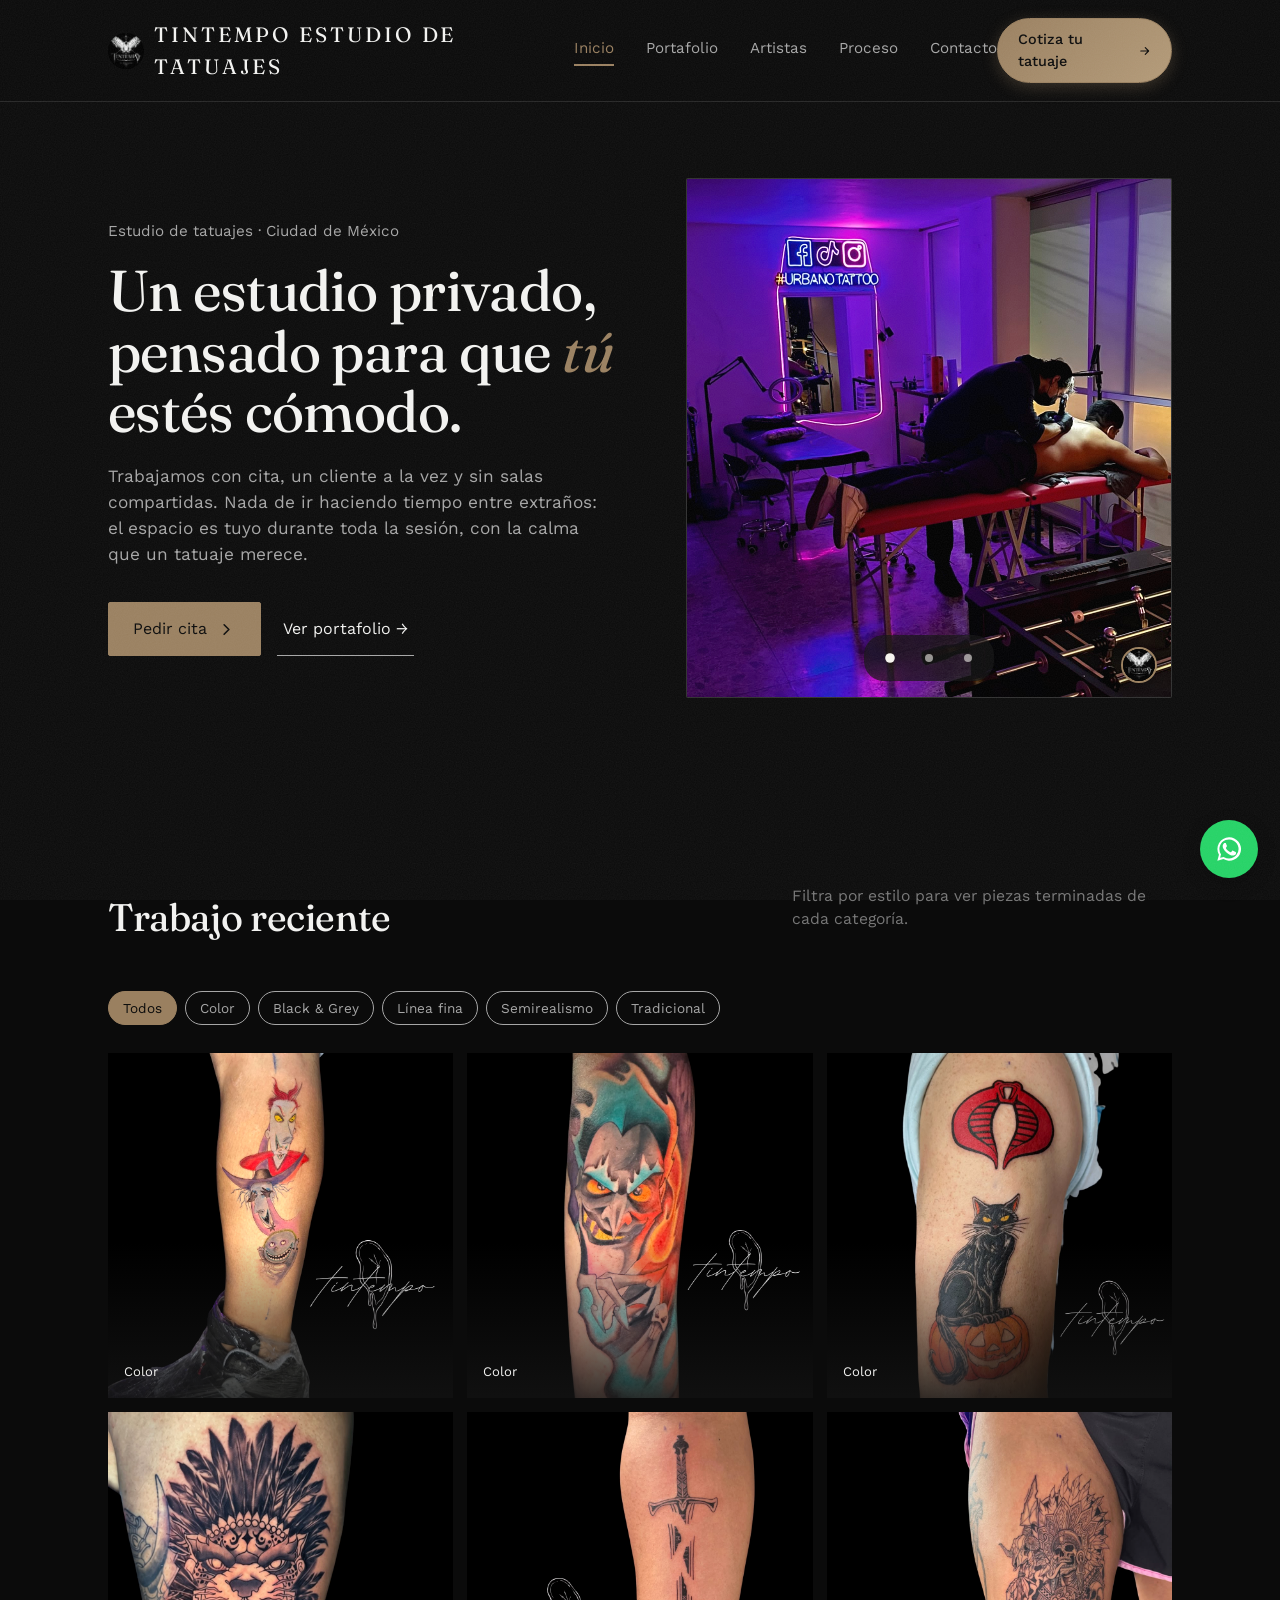
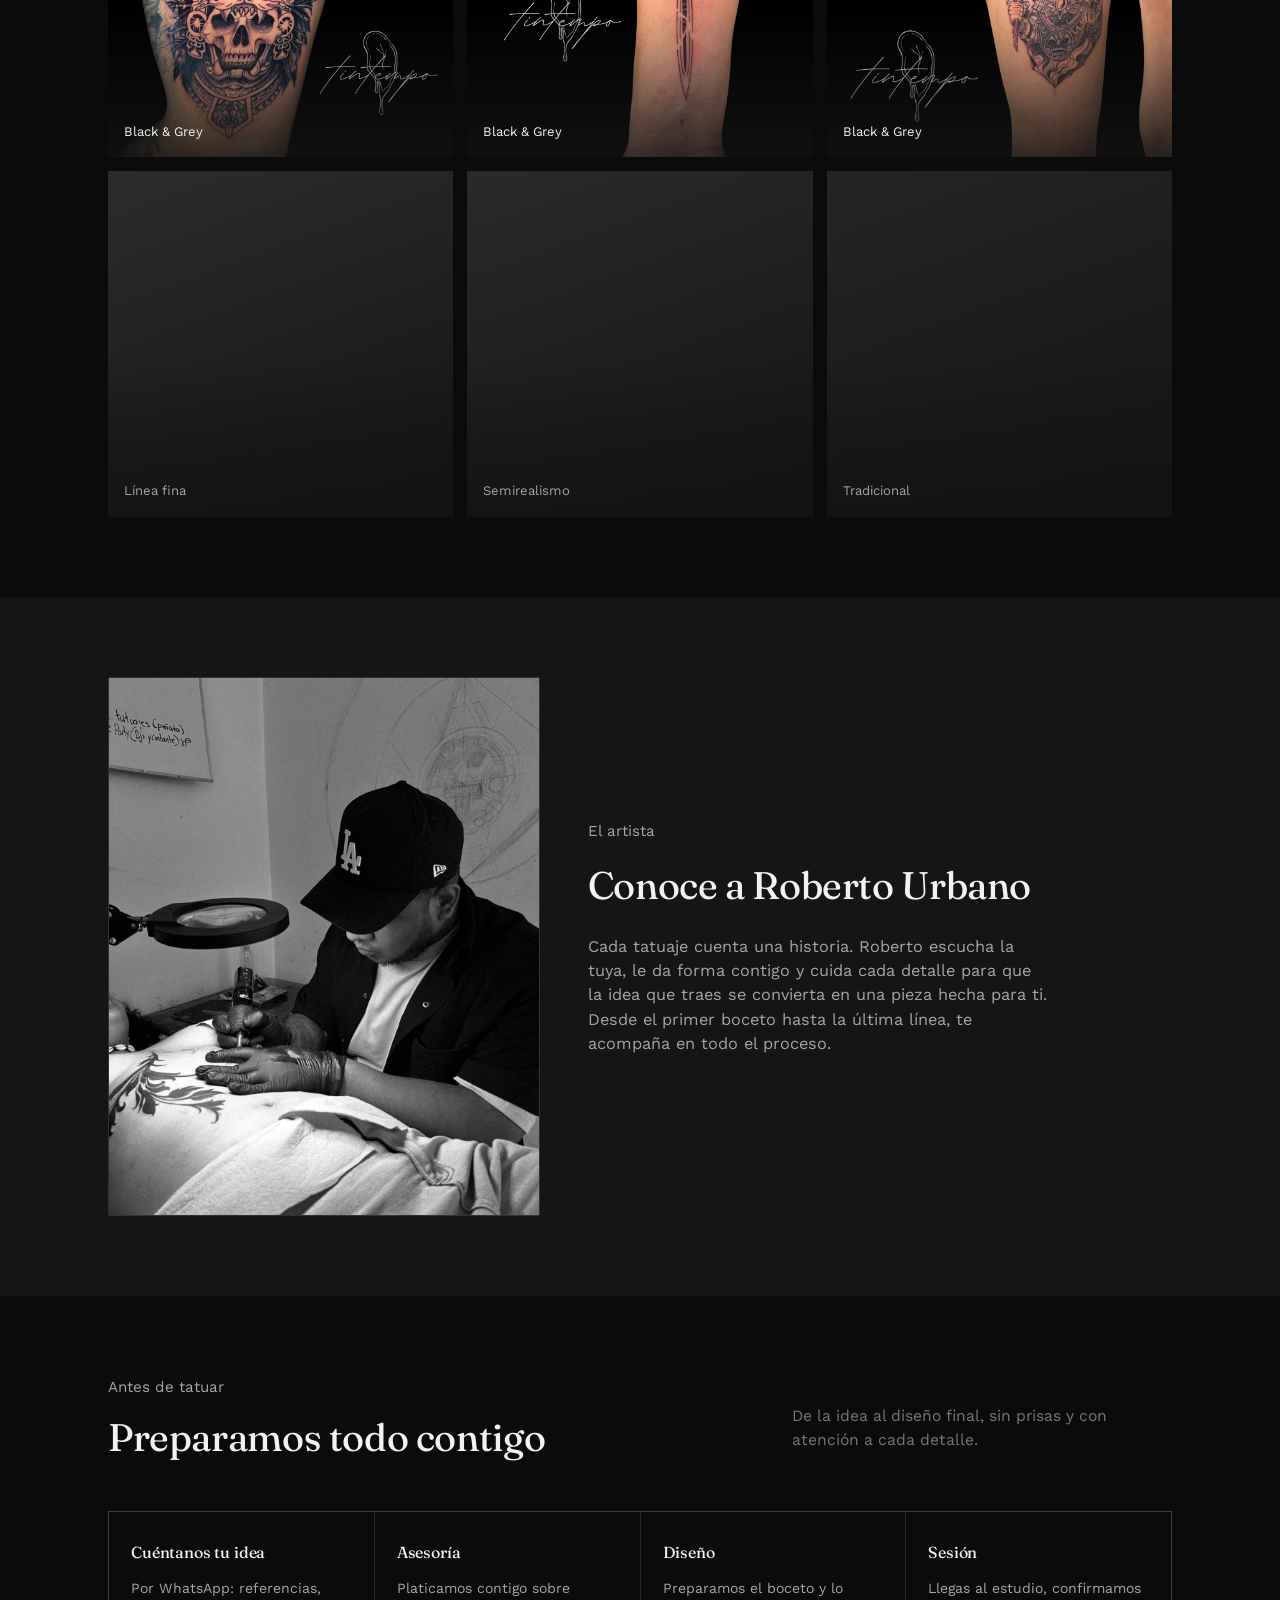
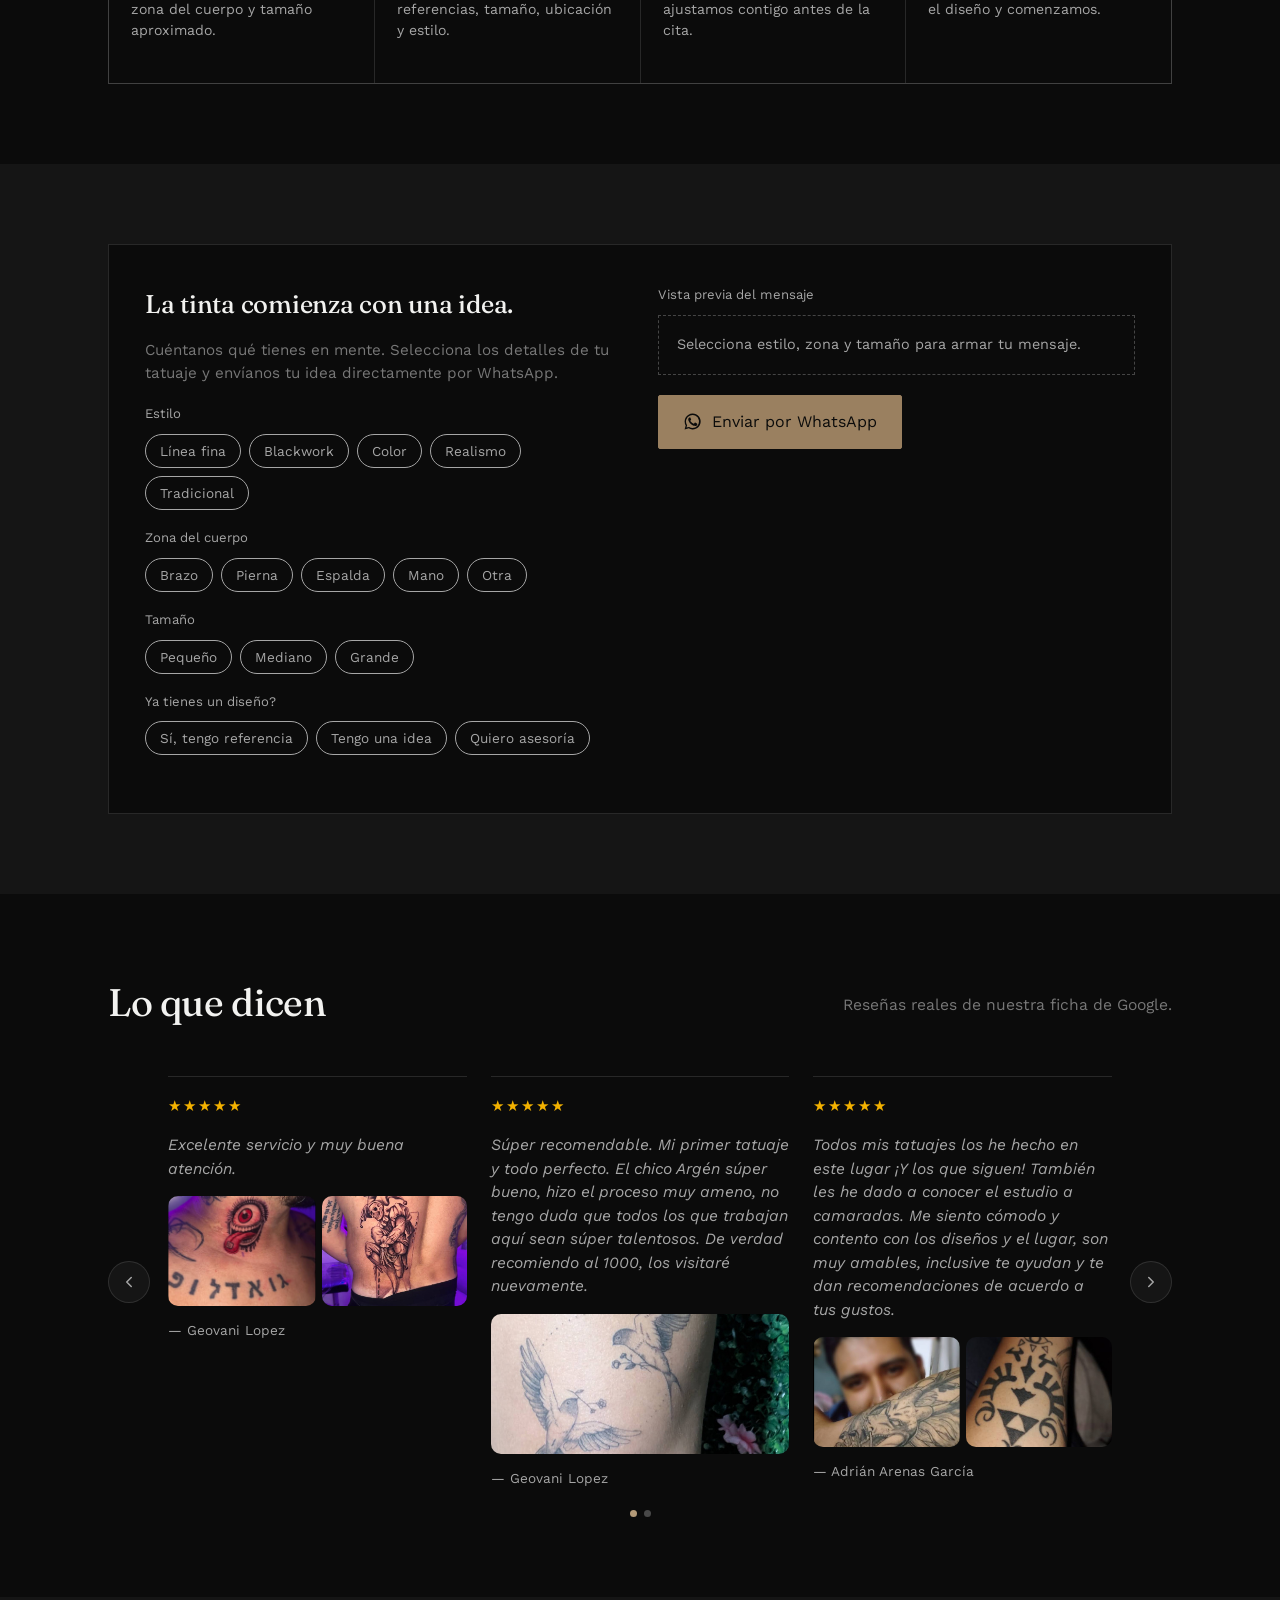
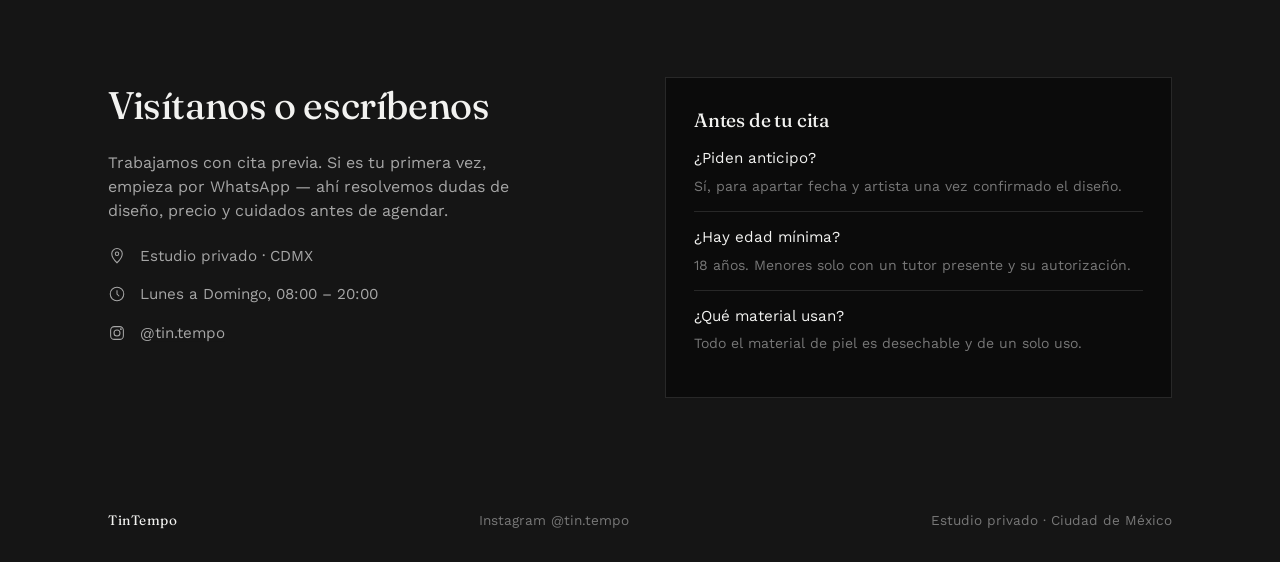
==== commit 67d1ba6b: "Update index.html" ====
--- a/index.html
+++ b/index.html
@@ -44,7 +44,10 @@
 
 <div class="brand">
   <img src="FOTOS/LOGO.jpeg" alt="TinTempo logo" class="brand-logo">
-  <span>TinTempo</span>
+  <span class="brand-copy">
+    <span class="brand-name">TinTempo</span>
+    <span class="brand-caption">Estudio de tatuajes</span>
+  </span>
 </div>
 
 <nav class="nav-links">
@@ -53,14 +56,23 @@
   <a href="#tatuador">Artistas</a>
   <a href="#antes-tatuar">Proceso</a>
   <a href="#contacto">Contacto</a>
-  <a class="nav-cta-mobile" href="#quick">Cotiza</a>
+  <a class="nav-cta-mobile" href="#quick">
+    <span>Cotiza tu tatuaje</span>
+    <span class="nav-cta-icon" aria-hidden="true">
+      <svg viewBox="0 0 24 24" fill="none" stroke="currentColor" stroke-width="2" stroke-linecap="round" stroke-linejoin="round">
+        <path d="M5 12h14M13 6l6 6-6 6"/>
+      </svg>
+    </span>
+  </a>
 </nav>
 
 <a class="nav-cta" href="#quick">
-  Cotiza
-  <svg viewBox="0 0 24 24" fill="none" stroke="currentColor" stroke-width="2" stroke-linecap="round" stroke-linejoin="round">
-    <path d="M9 6l6 6-6 6"/>
-  </svg>
+  <span>Cotiza tu tatuaje</span>
+  <span class="nav-cta-icon" aria-hidden="true">
+    <svg viewBox="0 0 24 24" fill="none" stroke="currentColor" stroke-width="2" stroke-linecap="round" stroke-linejoin="round">
+      <path d="M5 12h14M13 6l6 6-6 6"/>
+    </svg>
+  </span>
 </a>
 
 <button class="nav-toggle" aria-label="Abrir menú">☰</button>
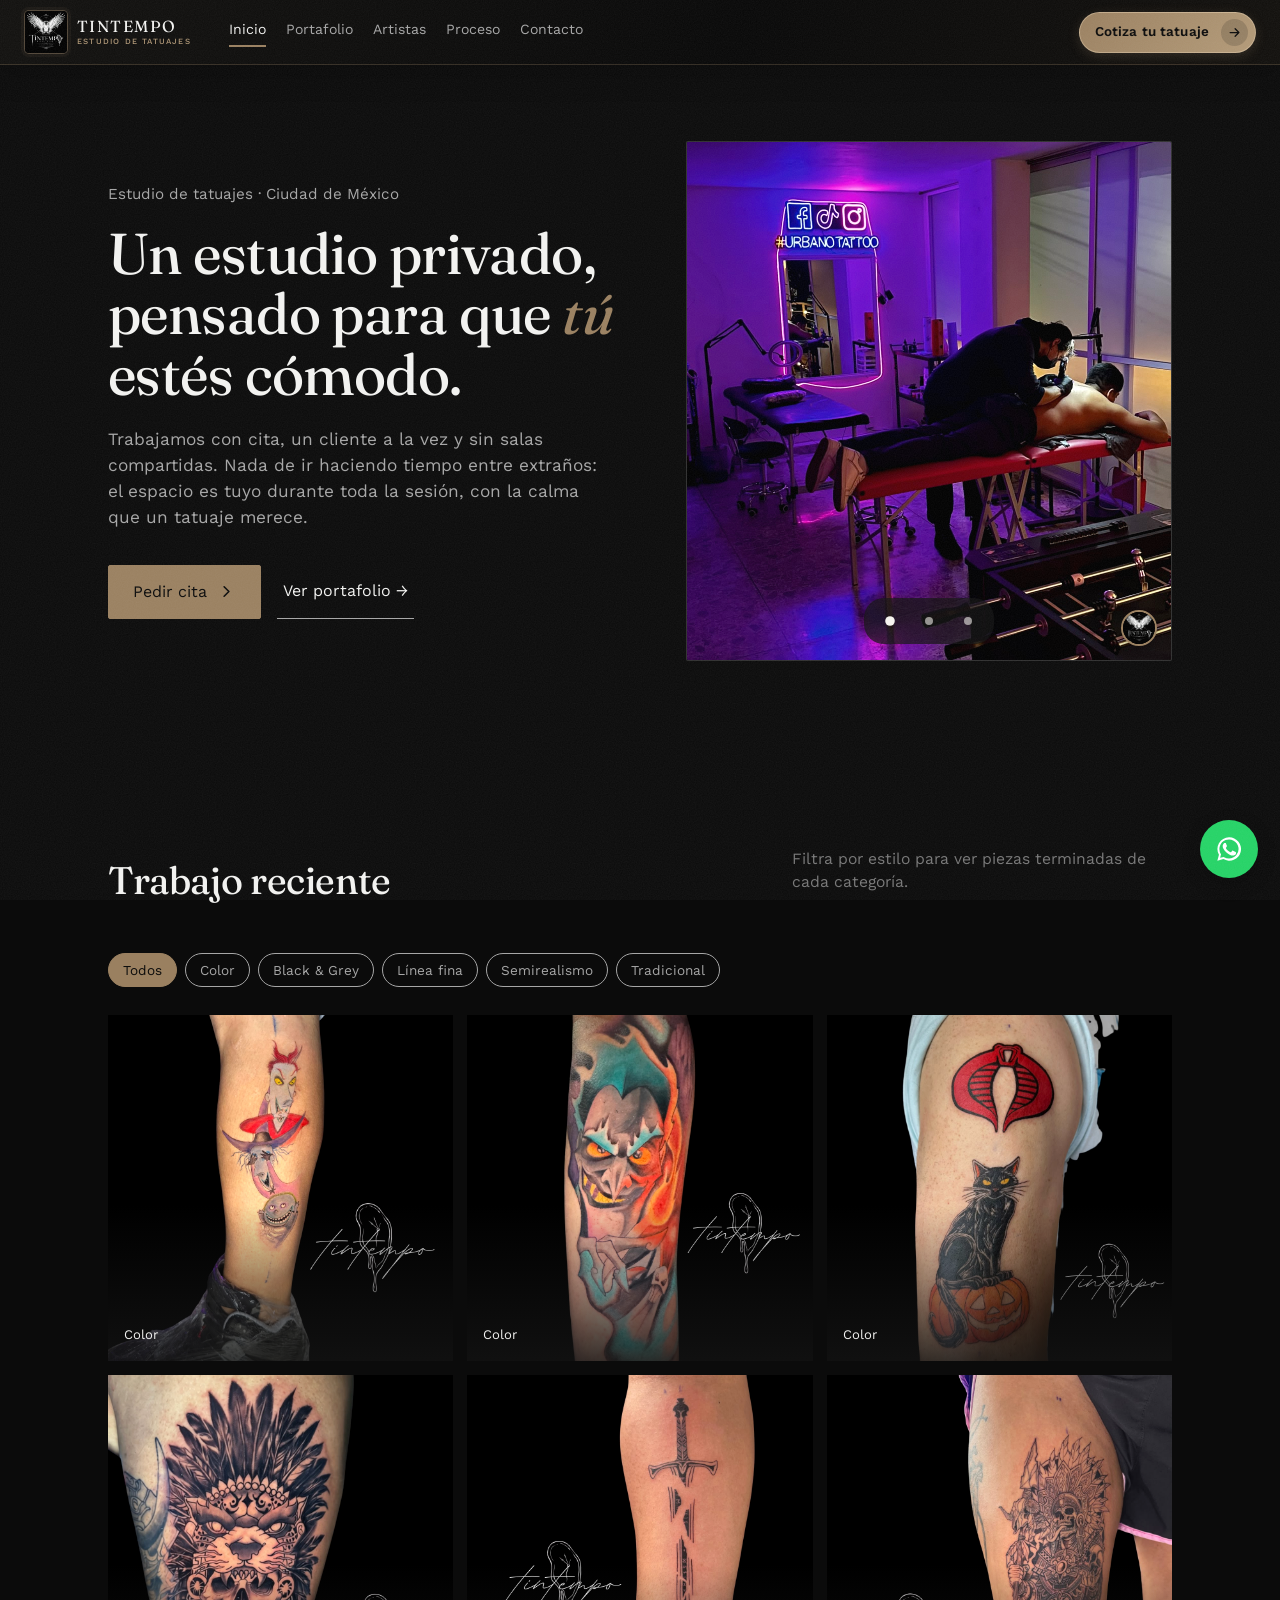
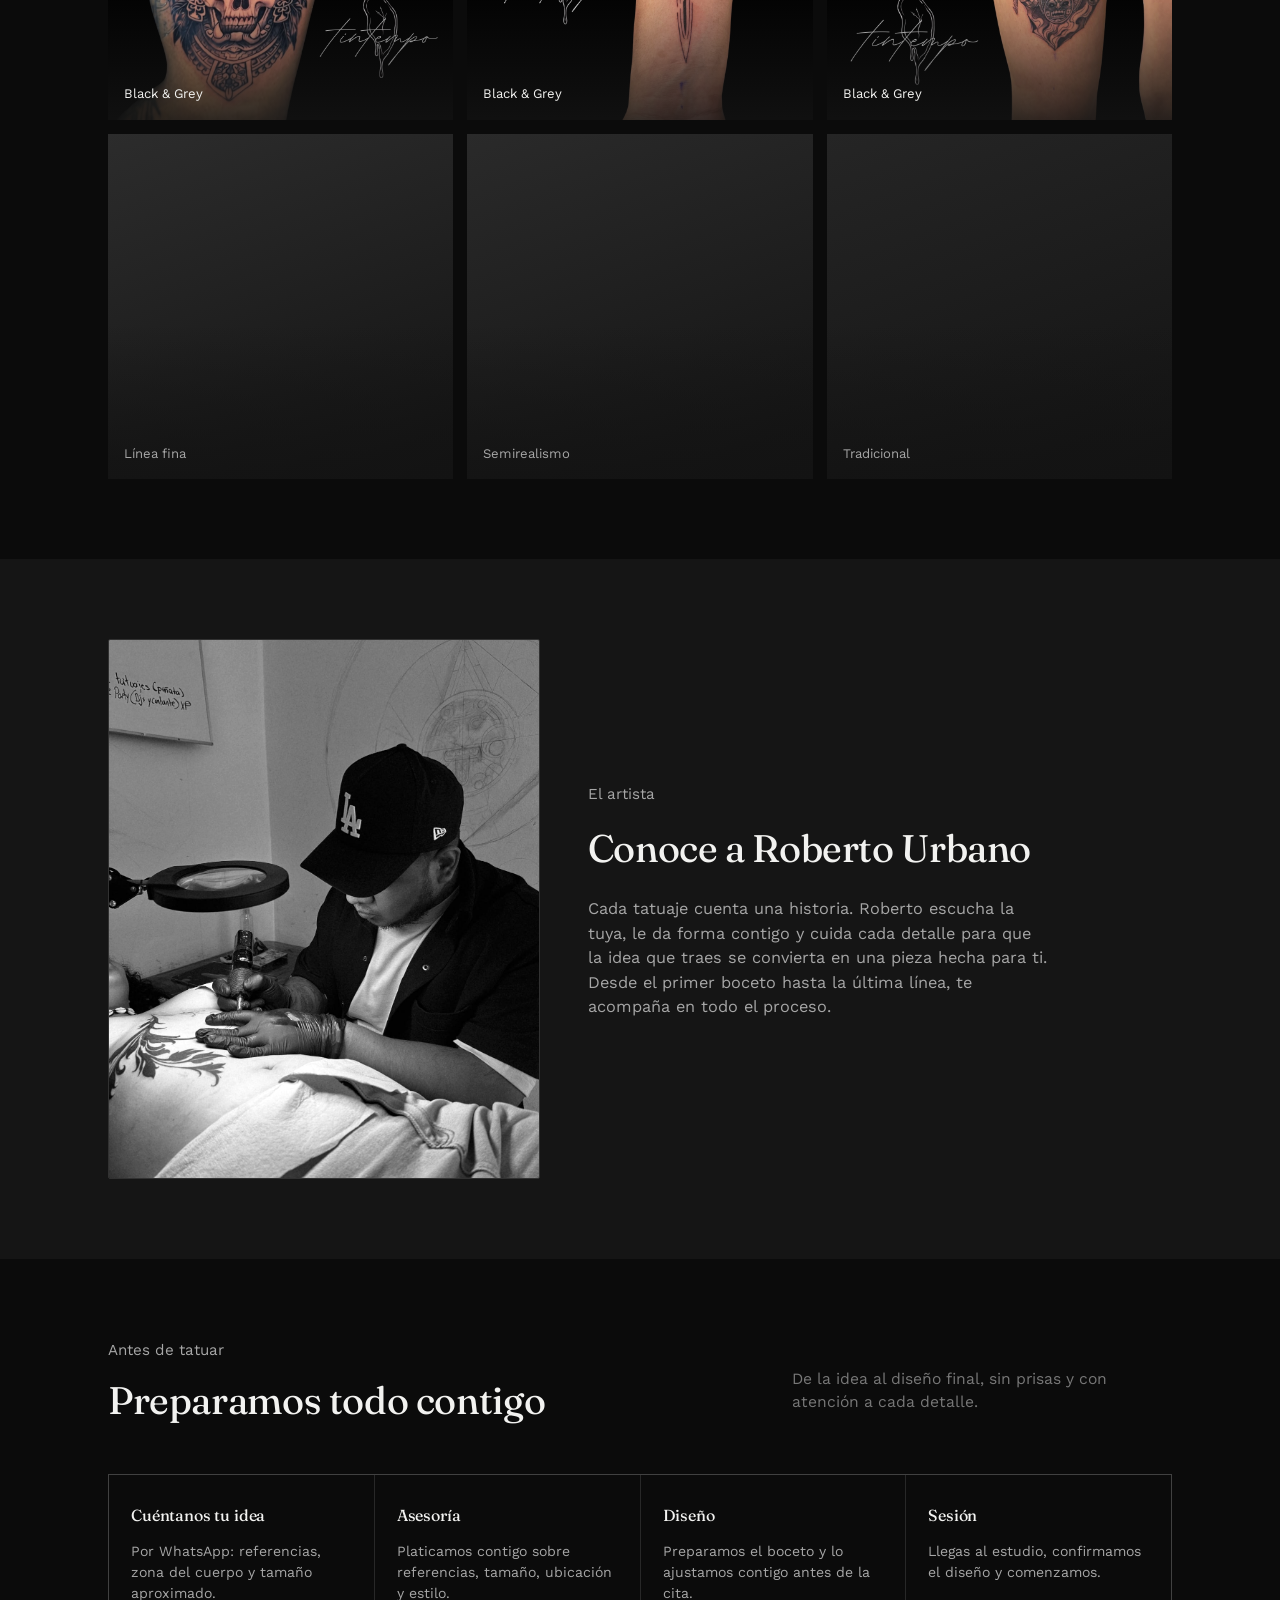
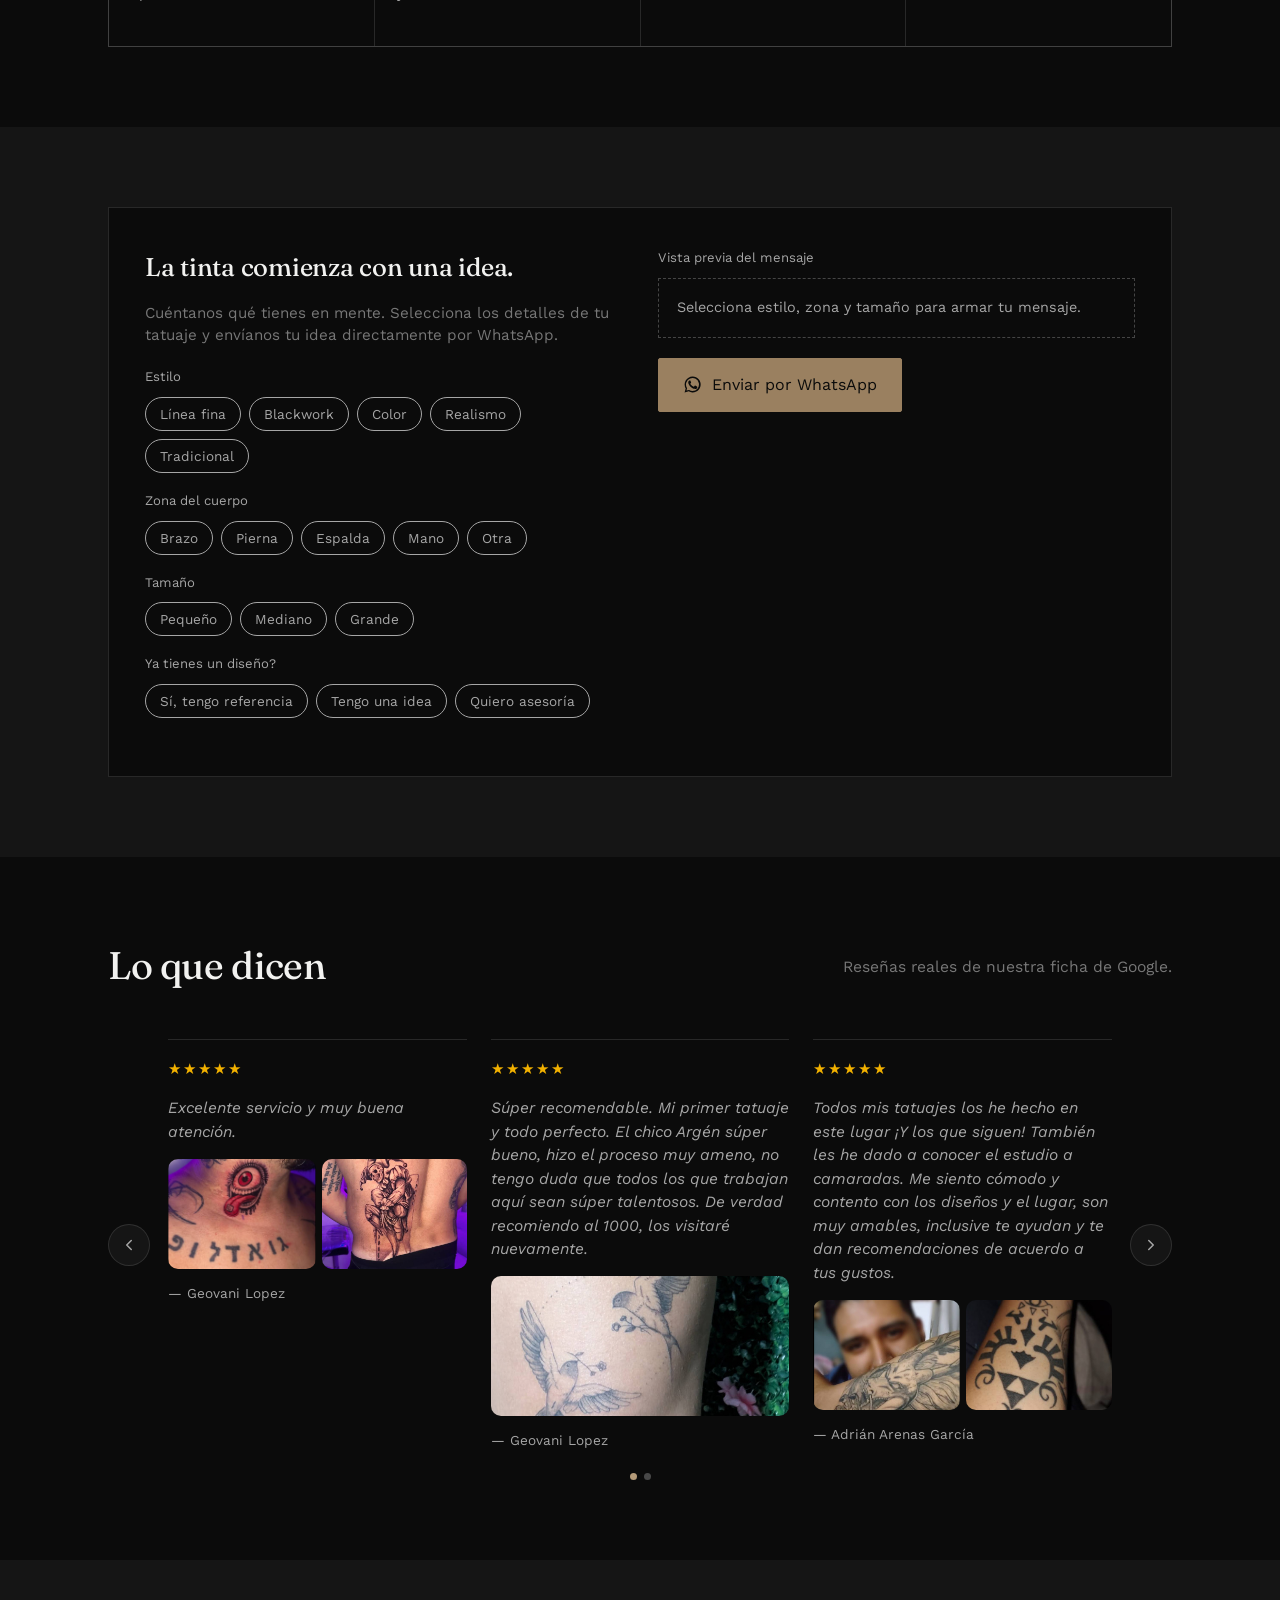
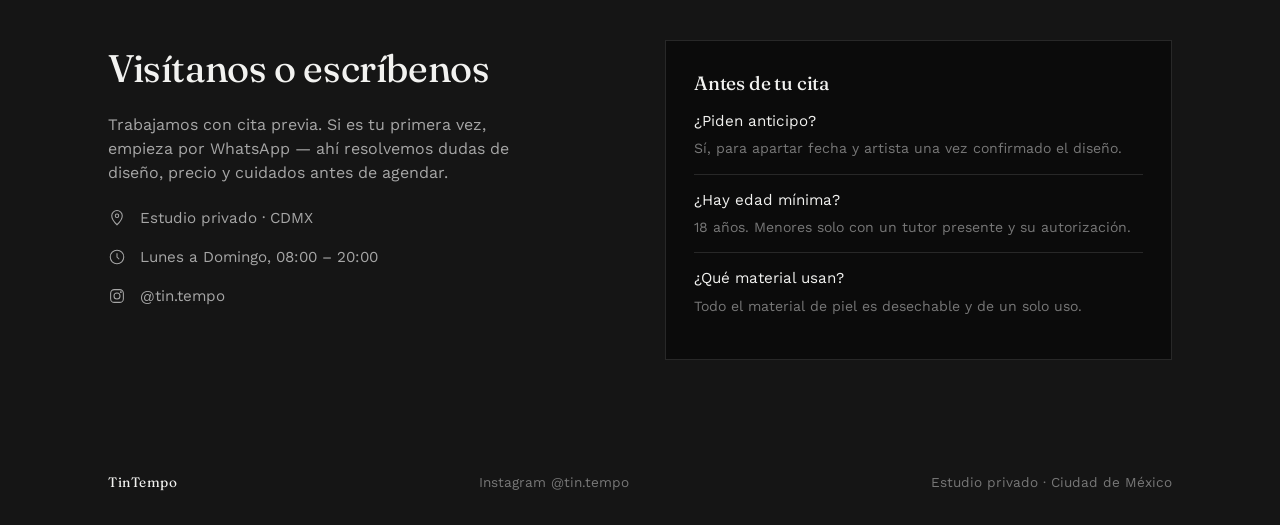
==== commit 618a688e: "Update fmt.Println message from 'Hello' to 'Goodbye'" ====
--- a/index.html
+++ b/index.html
@@ -5,6 +5,7 @@
   <meta charset="UTF-8">
   <meta name="viewport" content="width=device-width, initial-scale=1.0">
   <meta name="theme-color" content="#0B0B0B">
+  <meta name="referrer" content="strict-origin-when-cross-origin">
 
   <meta name="description" content="TinTempo, estudio privado de tatuajes en Ciudad de México. Trabajamos con cita, un cliente a la vez. Cotiza tu tatuaje por WhatsApp.">
   <link rel="canonical" href="https://chavaneitor07.github.io/URBA/">
@@ -75,7 +76,7 @@
   </span>
 </a>
 
-<button class="nav-toggle" aria-label="Abrir menú">☰</button>
+<button class="nav-toggle" type="button" aria-label="Abrir menú" aria-expanded="false">☰</button>
 
   </div>
 </header>
@@ -125,7 +126,7 @@
 
     <a class="rating-badge" id="rating-badge" hidden
        href="https://www.google.com/maps/place/Urbano+Tattoo/@19.4341696,-99.1619633,17z/data=!3m1!4b1!4m6!3m5!1s0x85d203dbf0240c71:0xe240a3ce3d217d49!8m2!3d19.4341646!4d-99.1593884!16s%2Fg%2F11w31hhk4n"
-       target="_blank" rel="noopener" aria-label="Ver calificación en Google Maps">
+       target="_blank" rel="noopener noreferrer" aria-label="Ver calificación en Google Maps">
       <span class="rating-badge-stars" aria-hidden="true">★</span>
       <span id="rating-badge-text"></span>
     </a>
@@ -536,7 +537,7 @@
         id="quick-send"
         href="https://wa.me/525500000000"
         target="_blank"
-        rel="noopener"
+        rel="noopener noreferrer"
       >
 
         <svg viewBox="0 0 24 24" fill="currentColor">
@@ -703,7 +704,7 @@
           <circle cx="17.2" cy="6.8" r="0.6" fill="currentColor"/>
         </svg>
 
-        <a href="https://www.instagram.com/tin.tempo/" target="_blank" rel="noopener">@tin.tempo</a>
+        <a href="https://www.instagram.com/tin.tempo/" target="_blank" rel="noopener noreferrer">@tin.tempo</a>
 
       </div>
 
@@ -758,7 +759,7 @@
 </span>
 
 <span>
-  <a href="https://www.instagram.com/tin.tempo/" target="_blank" rel="noopener">Instagram @tin.tempo</a>
+  <a href="https://www.instagram.com/tin.tempo/" target="_blank" rel="noopener noreferrer">Instagram @tin.tempo</a>
 </span>
 
 <span>
@@ -773,7 +774,7 @@
 class="wa-float"
 href="https://wa.me/525500000000?text=Hola%2C%20quiero%20informaci%C3%B3n%20sobre%20un%20tatuaje"
 target="_blank"
-rel="noopener"
+rel="noopener noreferrer"
 aria-label="Escribir por WhatsApp"
 
 >
--- a/urba.css
+++ b/urba.css
@@ -63,42 +63,79 @@
 position: sticky;
 top: 0;
 z-index: 40;
-background: rgba(11, 11, 11, 0.92);
-backdrop-filter: blur(6px);
-border-bottom: 1px solid var(--line);
+background: linear-gradient(105deg, rgba(18, 17, 15, 0.97), rgba(8, 8, 8, 0.96) 58%, rgba(18, 16, 13, 0.97));
+backdrop-filter: blur(12px);
+border-bottom: 1px solid rgba(154, 128, 96, 0.28);
+box-shadow: 0 8px 28px rgba(0, 0, 0, 0.28);
+transform: translateY(0);
+transition: transform 0.28s ease;
+will-change: transform;
+}
+
+header.nav-hidden {
+transform: translateY(-105%);
+pointer-events: none;
 }
 
 .nav {
 display: flex;
 align-items: center;
-justify-content: space-between;
-padding: 18px 28px;
-max-width: 1120px;
+justify-content: flex-start;
+gap: clamp(22px, 3vw, 42px);
+padding: 10px 24px;
+max-width: 1280px;
 margin: 0 auto;
 }
 
 .brand {
 display: flex;
 align-items: center;
-gap: 10px;
+gap: 9px;
 font-family: "Fraunces", serif;
-font-size: 1.3rem;
-letter-spacing: 0.14em;
+font-size: 1rem;
+letter-spacing: 0.09em;
 text-transform: uppercase;
+text-decoration: none;
+}
+
+.brand-copy {
+display: flex;
+flex-direction: column;
+gap: 2px;
+}
+
+.brand-name {
+font-size: 1rem;
+line-height: 1.05;
+}
+
+.brand-caption {
+color: var(--oxide-deep);
+font-family: "Work Sans", sans-serif;
+font-size: 0.5rem;
+font-weight: 500;
+letter-spacing: 0.15em;
+line-height: 1.2;
 }
 
 .brand-logo {
-width: 36px;
-height: 36px;
-border-radius: 50%;
-object-fit: cover;
+border: 1px solid rgba(179, 154, 120, 0.42);
+box-shadow: 0 0 0 3px rgba(154, 128, 96, 0.07);
+}
+
+.brand-logo {
+width: 44px;
+height: 44px;
+border-radius: 5px;
+object-fit: contain;
+background: #0b0b0b;
 flex-shrink: 0;
 }
 
 .nav-links {
 display: flex;
-gap: 32px;
-font-size: 0.95rem;
+gap: 20px;
+font-size: 0.88rem;
 color: var(--text-dim);
 }
 
@@ -124,7 +161,7 @@
 
 .nav-links a:hover,
 .nav-links a.active {
-color: var(--oxide);
+color: var(--text);
 }
 
 .nav-links a:hover::after,
@@ -144,42 +181,67 @@
 .nav-cta {
 display: inline-flex;
 align-items: center;
-gap: 6px;
+gap: 12px;
 background: linear-gradient(135deg, var(--oxide), var(--oxide-deep));
 color: var(--on-accent);
 text-decoration: none;
-padding: 10px 20px;
+padding: 6px 7px 6px 15px;
 border-radius: 999px;
-font-size: 0.9rem;
-font-weight: 500;
-border: 1px solid var(--oxide);
-box-shadow: 0 4px 16px rgba(154, 128, 96, 0.3);
-transition: transform 0.2s ease, box-shadow 0.2s ease, background 0.2s ease;
-}
-
-.nav-cta svg {
-width: 14px;
-height: 14px;
+font-size: 0.84rem;
+font-weight: 600;
+letter-spacing: 0.01em;
+border: 1px solid rgba(232, 211, 180, 0.45);
+box-shadow: 0 3px 12px rgba(154, 128, 96, 0.22);
+transition: transform 0.2s ease, box-shadow 0.2s ease, filter 0.2s ease;
+margin-left: auto;
+}
+
+.nav-cta-icon {
+width: 27px;
+height: 27px;
+display: inline-grid;
+place-items: center;
+flex: 0 0 auto;
+border-radius: 50%;
+background: rgba(11, 11, 11, 0.16);
+}
+
+.nav-cta-icon svg {
+width: 15px;
+height: 15px;
 transition: transform 0.2s ease;
 }
 
 .nav-cta:hover {
-background: linear-gradient(135deg, var(--oxide-deep), var(--oxide));
-box-shadow: 0 8px 22px rgba(154, 128, 96, 0.4);
-transform: translateY(-2px);
-}
-
-.nav-cta:hover svg {
-transform: translateX(3px);
+filter: brightness(1.08);
+box-shadow: 0 6px 18px rgba(154, 128, 96, 0.34);
+transform: translateY(-1px);
+}
+
+.nav-cta:hover .nav-cta-icon svg {
+transform: translateX(2px);
+}
+
+.nav-cta:focus-visible,
+.nav-cta-mobile:focus-visible {
+outline: 2px solid var(--text);
+outline-offset: 3px;
 }
 
 .nav-toggle {
 display: none;
-background: none;
-border: none;
+background: rgba(154, 128, 96, 0.08);
+border: 1px solid rgba(179, 154, 120, 0.35);
+border-radius: 5px;
 color: var(--text);
 font-size: 1.6rem;
 cursor: pointer;
+transition: background 0.2s ease, border-color 0.2s ease;
+}
+
+.nav-toggle:hover {
+background: rgba(154, 128, 96, 0.18);
+border-color: var(--oxide);
 }
 
 /* ================================
@@ -1102,9 +1164,11 @@
 @media (max-width: 760px) {
 
   .wrap { padding: 0 20px; }
-  .nav { padding: 14px 20px; }
-  .brand { font-size: 1.1rem; }
-  .nav-toggle { padding: 6px 10px; line-height: 1; }
+  .nav { gap: 12px; padding: 8px 16px; }
+  .brand-name { font-size: 0.92rem; }
+  .brand-caption { font-size: 0.46rem; }
+  .brand-logo { width: 38px; height: 38px; }
+  .nav-toggle { margin-left: auto; padding: 5px 9px; line-height: 1; font-size: 1.35rem; }
 
   /* menú desplegable */
   .nav-links.mobile-menu {
@@ -1126,14 +1190,19 @@
     border-bottom: 1px solid var(--line);
   }
   .nav-links.mobile-menu a.nav-cta-mobile {
-    display: block;
+    display: flex;
+    align-items: center;
+    justify-content: center;
+    gap: 10px;
     margin-top: 14px;
-    padding: 13px 20px;
+    padding: 8px 14px;
     text-align: center;
+    border-bottom: 0;
     color: var(--on-accent);
-    font-weight: 500;
+    font-size: 0.95rem;
+    font-weight: 600;
     background: linear-gradient(135deg, var(--oxide), var(--oxide-deep));
-    border: 1px solid var(--oxide);
+    border: 1px solid rgba(232, 211, 180, 0.45);
     border-radius: 999px;
     box-shadow: 0 4px 16px rgba(154, 128, 96, 0.3);
   }
@@ -1150,8 +1219,6 @@
   .hero-slider { height: 300px; }
   .hero-logo { width: 230px; margin: 0 auto 18px; }
   .hero-slider img.hero-slider-logo { width: 30px; height: 30px; right: 10px; left: auto; bottom: 10px; }
-  .brand-logo { width: 30px; height: 30px; }
-
   .section-head { margin-bottom: 28px; }
   .section-head p { max-width: none; }
 
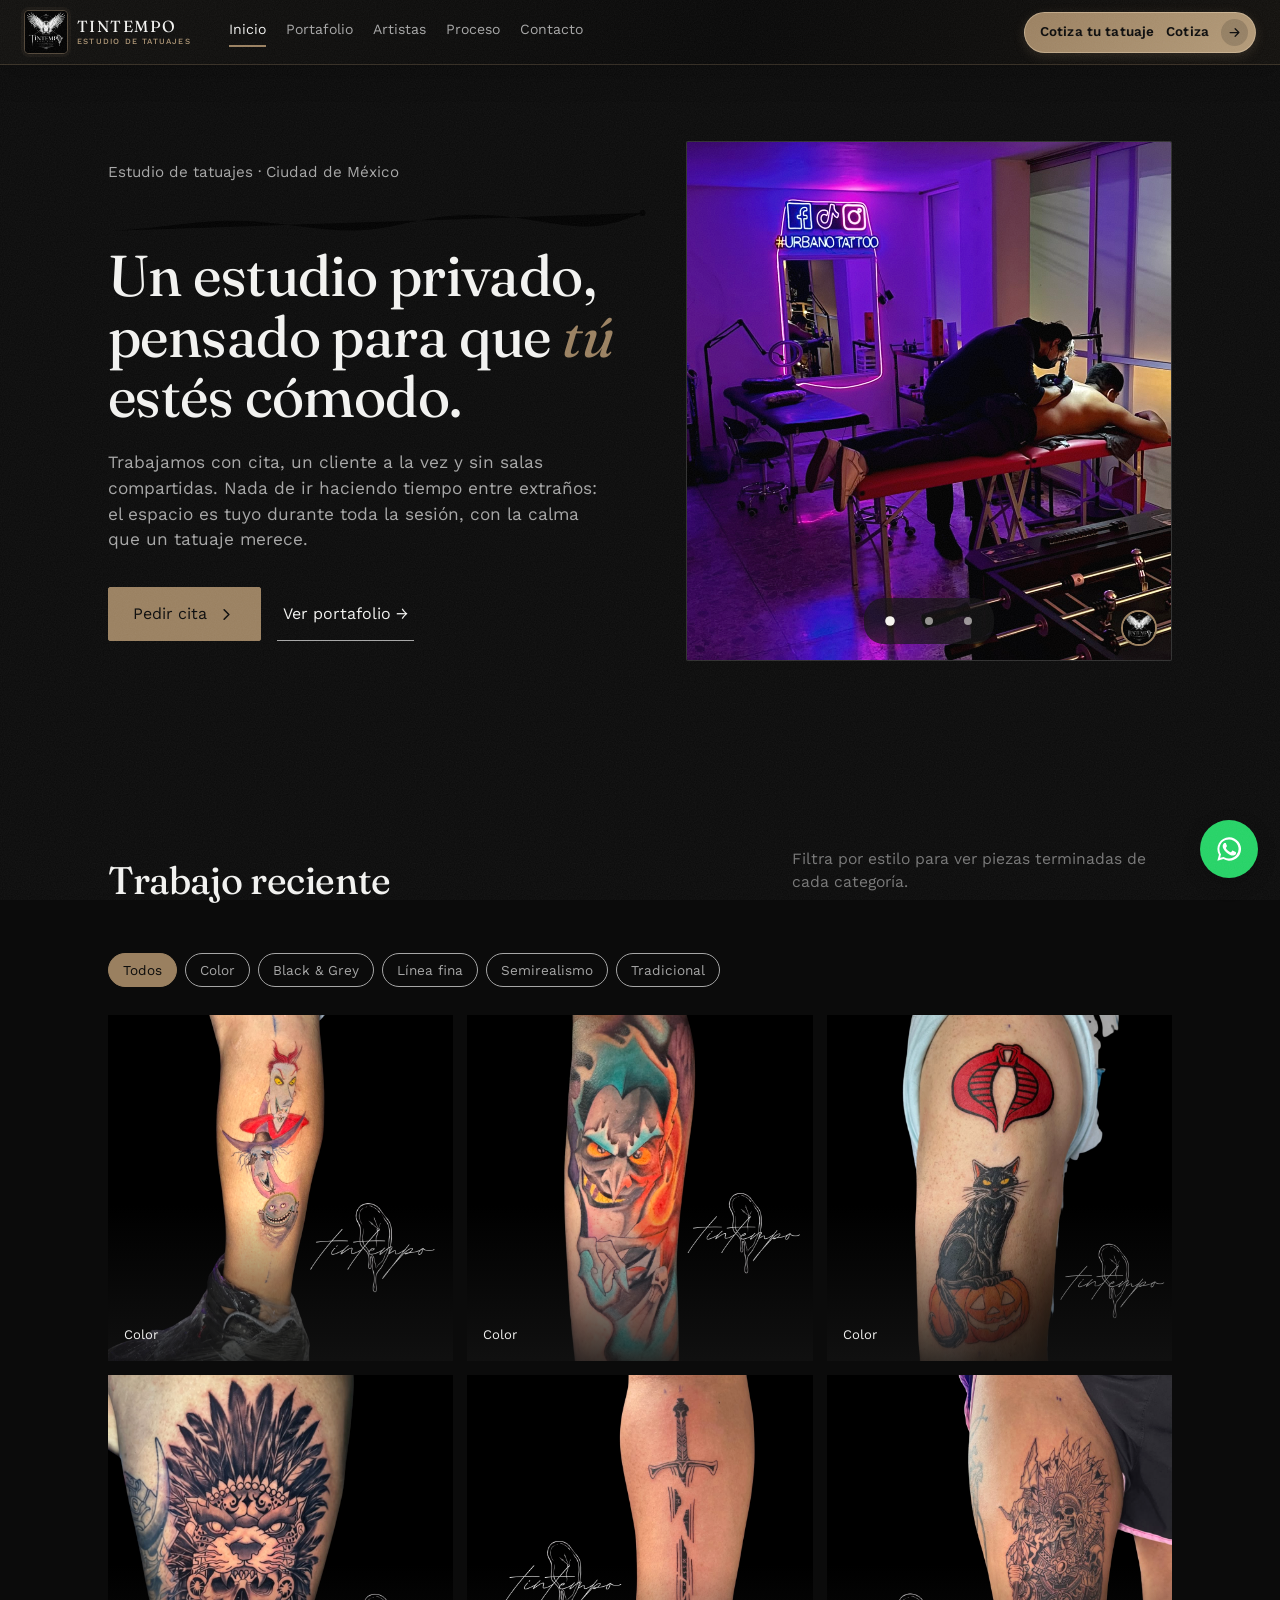
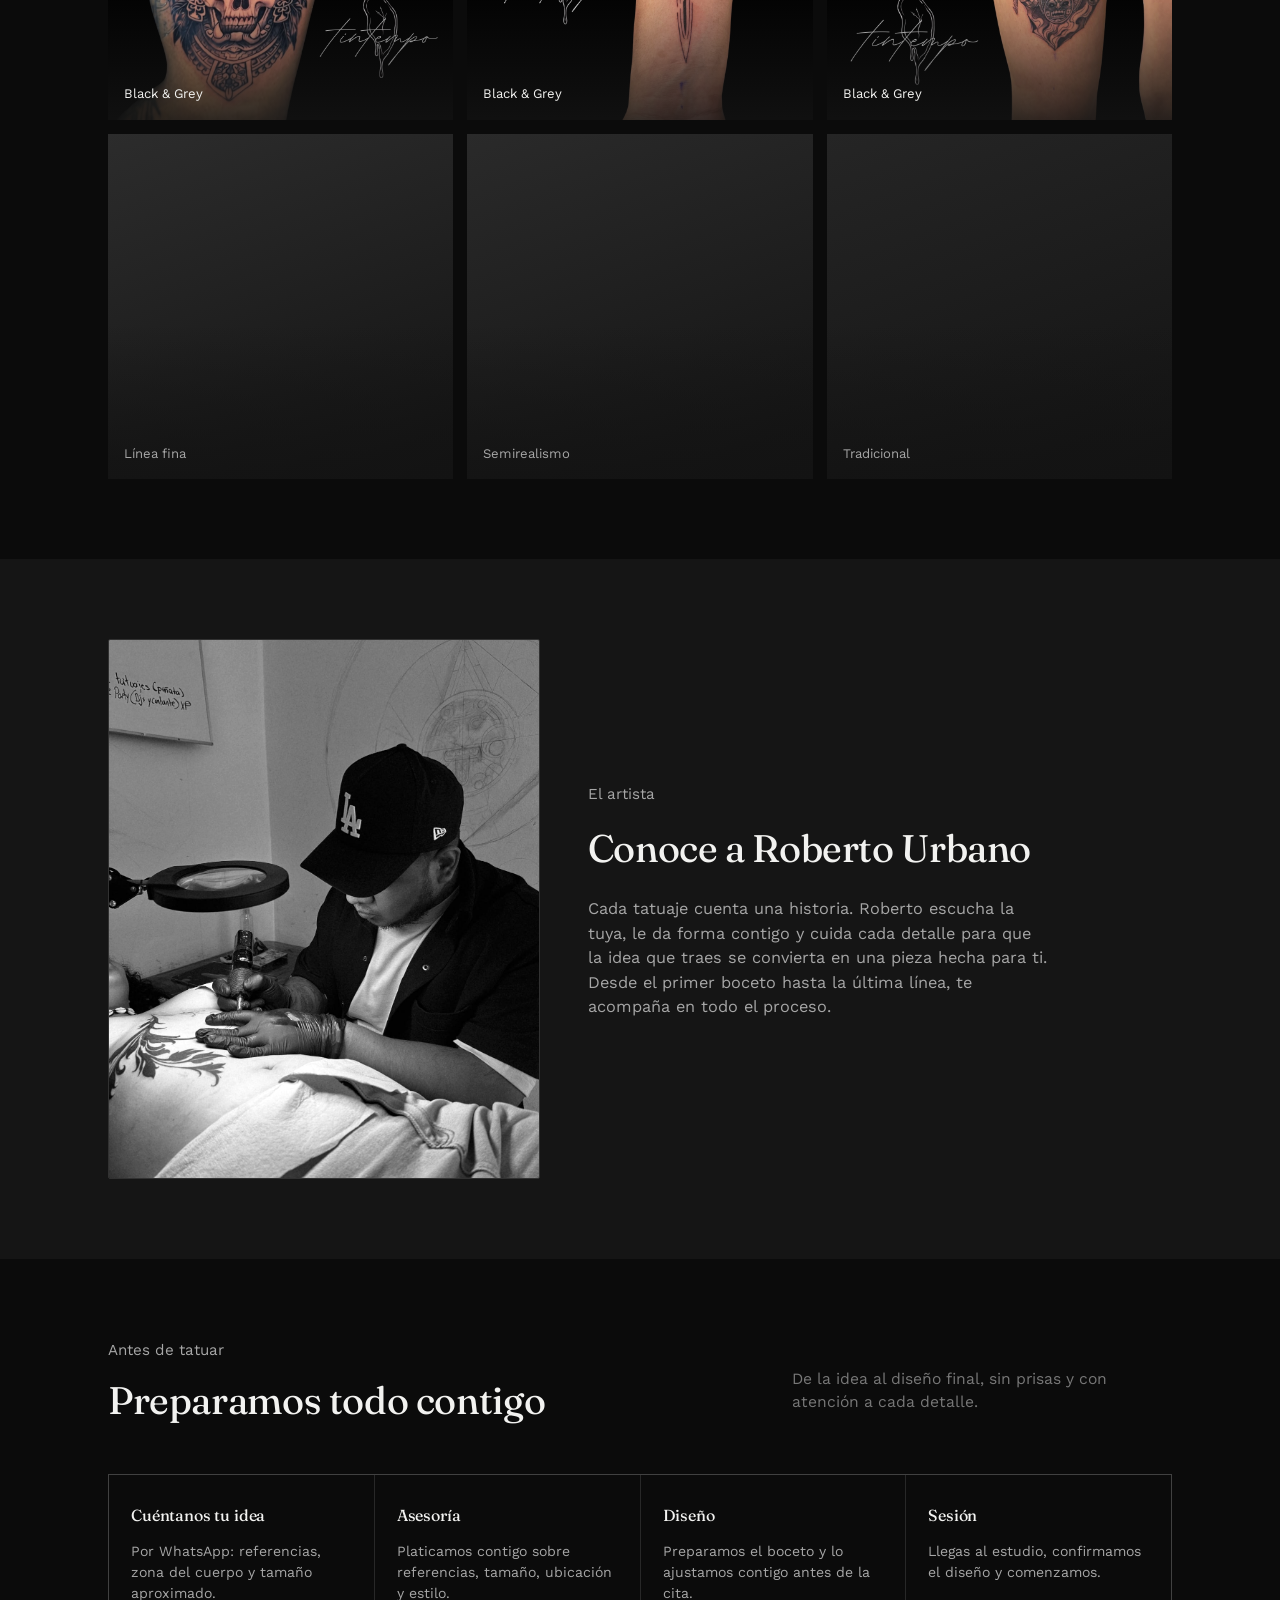
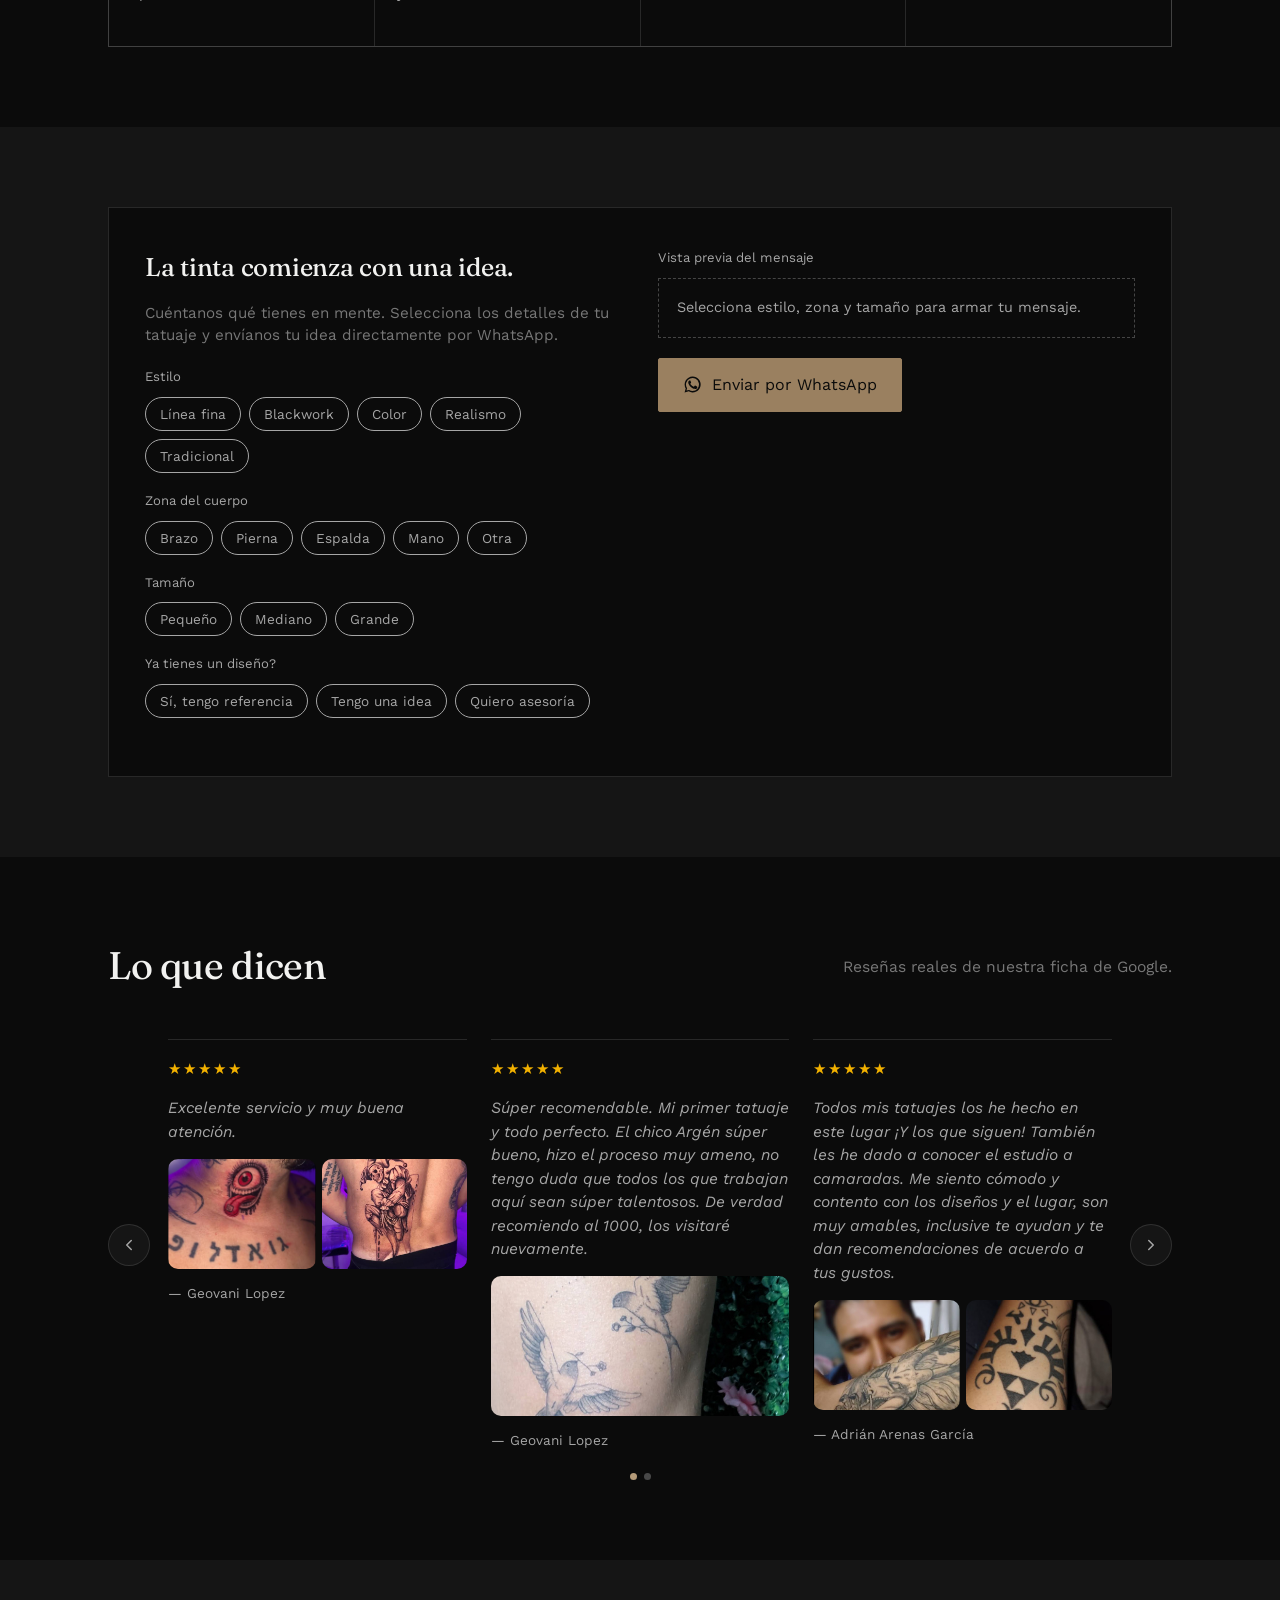
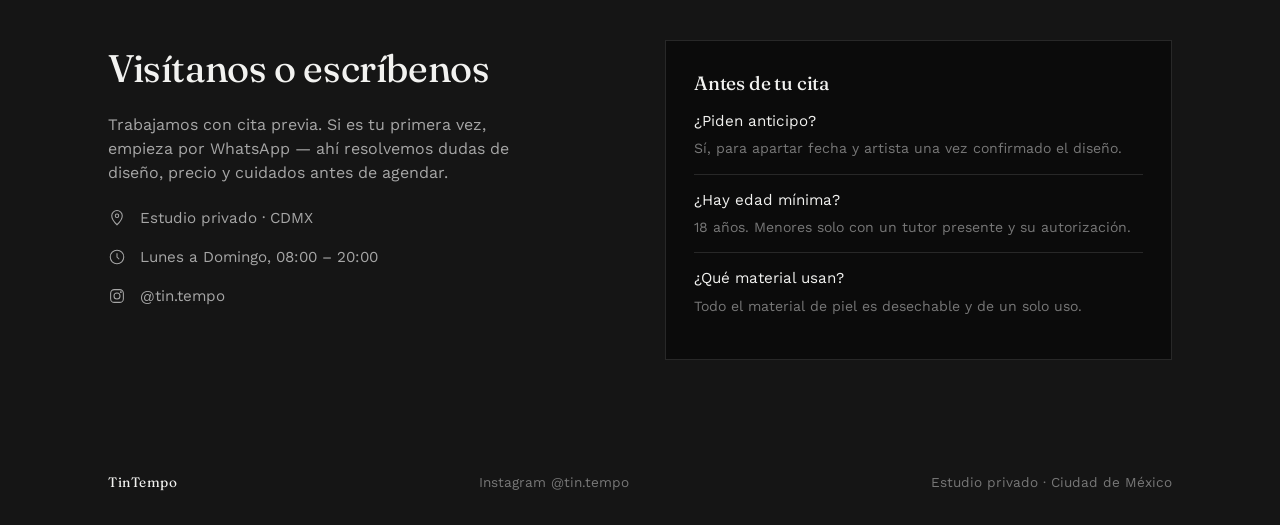
==== commit 9fff4a40: "Update index.html" ====
--- a/index.html
+++ b/index.html
@@ -57,18 +57,11 @@
   <a href="#tatuador">Artistas</a>
   <a href="#antes-tatuar">Proceso</a>
   <a href="#contacto">Contacto</a>
-  <a class="nav-cta-mobile" href="#quick">
-    <span>Cotiza tu tatuaje</span>
-    <span class="nav-cta-icon" aria-hidden="true">
-      <svg viewBox="0 0 24 24" fill="none" stroke="currentColor" stroke-width="2" stroke-linecap="round" stroke-linejoin="round">
-        <path d="M5 12h14M13 6l6 6-6 6"/>
-      </svg>
-    </span>
-  </a>
 </nav>
 
-<a class="nav-cta" href="#quick">
-  <span>Cotiza tu tatuaje</span>
+<a class="nav-cta" href="#quick" aria-label="Cotiza tu tatuaje">
+  <span class="nav-cta-full">Cotiza tu tatuaje</span>
+  <span class="nav-cta-short">Cotiza</span>
   <span class="nav-cta-icon" aria-hidden="true">
     <svg viewBox="0 0 24 24" fill="none" stroke="currentColor" stroke-width="2" stroke-linecap="round" stroke-linejoin="round">
       <path d="M5 12h14M13 6l6 6-6 6"/>
@@ -94,6 +87,11 @@
     <span class="eyebrow">
       Estudio de tatuajes · Ciudad de México
     </span>
+
+    <svg class="hero-ink-stroke" viewBox="0 0 360 30" aria-hidden="true" focusable="false">
+      <path d="M2 20 C42 18, 66 11, 102 14 S158 24, 194 16 S248 7, 285 13 S330 19, 358 8" />
+      <circle cx="358" cy="8" r="2" />
+    </svg>
 
     <h1>
       Un estudio privado,<br>
@@ -136,7 +134,7 @@
   <div class="hero-gallery">
 
     <div class="hero-slider">
-      <img src="FOTOS/STUDIO_2.jpeg" alt="Interior del estudio TinTempo" id="hero-img">
+      <img src="FOTOS/STUDIO_2.jpeg" alt="Interior del estudio TinTempo" id="hero-img" fetchpriority="high" decoding="async">
       <img src="FOTOS/LOGO.jpeg" alt="TinTempo" class="hero-slider-logo">
       <button class="hero-slider-arrow hero-slider-prev" id="hero-prev" type="button" aria-label="Foto anterior">‹</button>
       <button class="hero-slider-arrow hero-slider-next" id="hero-next" type="button" aria-label="Siguiente foto">›</button>
@@ -386,7 +384,7 @@
     <div class="wrap">
       <div class="advisory tattoo-artist">
         <div class="advisory-photo">
-          <img src="FOTOS/TATUADOR.jpeg" alt="Tatuador de TinTempo trabajando">
+          <img src="FOTOS/TATUADOR.jpeg" alt="Tatuador de TinTempo trabajando" loading="lazy" decoding="async">
         </div>
 
         <div class="advisory-copy">
@@ -535,7 +533,7 @@
       <a
         class="btn-primary"
         id="quick-send"
-        href="https://wa.me/525500000000"
+        href="https://wa.me/525525199535"
         target="_blank"
         rel="noopener noreferrer"
       >
@@ -605,8 +603,8 @@
       <span class="testi-stars">★★★★★</span>
       <p>Excelente servicio y muy buena atención.</p>
       <div class="testi-photos">
-        <img class="testi-photo" src="RESEÑAS/RESEÑA 1.jpg" alt="Tatuaje de un ojo en el cuello, reseña de Geovani Lopez">
-        <img class="testi-photo" src="RESEÑAS/RESEÑA 1.1.jpg" alt="Tatuaje de un joker en la espalda, reseña de Geovani Lopez">
+        <img class="testi-photo" src="RESEÑAS/RESEÑA 1.jpg" alt="Tatuaje de un ojo en el cuello, reseña de Geovani Lopez" loading="lazy" decoding="async">
+        <img class="testi-photo" src="RESEÑAS/RESEÑA 1.1.jpg" alt="Tatuaje de un joker en la espalda, reseña de Geovani Lopez" loading="lazy" decoding="async">
       </div>
       <cite>— Geovani Lopez</cite>
     </blockquote>
@@ -614,7 +612,7 @@
     <blockquote>
       <span class="testi-stars">★★★★★</span>
       <p>Súper recomendable. Mi primer tatuaje y todo perfecto. El chico Argén súper bueno, hizo el proceso muy ameno, no tengo duda que todos los que trabajan aquí sean súper talentosos. De verdad recomiendo al 1000, los visitaré nuevamente.</p>
-      <img class="testi-photo" src="RESEÑAS/RESEÑA 2.jpg" alt="Tatuaje de dos aves en el brazo, reseña de Geovani Lopez">
+      <img class="testi-photo" src="RESEÑAS/RESEÑA 2.jpg" alt="Tatuaje de dos aves en el brazo, reseña de Geovani Lopez" loading="lazy" decoding="async">
       <cite>— Geovani Lopez</cite>
     </blockquote>
 
@@ -622,8 +620,8 @@
       <span class="testi-stars">★★★★★</span>
       <p>Todos mis tatuajes los he hecho en este lugar ¡Y los que siguen! También les he dado a conocer el estudio a camaradas. Me siento cómodo y contento con los diseños y el lugar, son muy amables, inclusive te ayudan y te dan recomendaciones de acuerdo a tus gustos.</p>
       <div class="testi-photos">
-        <img class="testi-photo" src="RESEÑAS/RESEÑA 3.jpg" alt="Tatuaje de un dragón en el antebrazo, reseña de Adrián Arenas García">
-        <img class="testi-photo" src="RESEÑAS/RESEÑA 3.1.jpg" alt="Tatuaje tribal en el antebrazo, reseña de Adrián Arenas García">
+        <img class="testi-photo" src="RESEÑAS/RESEÑA 3.jpg" alt="Tatuaje de un dragón en el antebrazo, reseña de Adrián Arenas García" loading="lazy" decoding="async">
+        <img class="testi-photo" src="RESEÑAS/RESEÑA 3.1.jpg" alt="Tatuaje tribal en el antebrazo, reseña de Adrián Arenas García" loading="lazy" decoding="async">
       </div>
       <cite>— Adrián Arenas García</cite>
     </blockquote>
@@ -772,7 +770,7 @@
 
 <a
 class="wa-float"
-href="https://wa.me/525500000000?text=Hola%2C%20quiero%20informaci%C3%B3n%20sobre%20un%20tatuaje"
+href="https://wa.me/525525199535?text=Hola%2C%20quiero%20informaci%C3%B3n%20sobre%20un%20tatuaje"
 target="_blank"
 rel="noopener noreferrer"
 aria-label="Escribir por WhatsApp"
--- a/urba.css
+++ b/urba.css
@@ -19,6 +19,10 @@
 
 html {
 scroll-behavior: smooth;
+}
+
+section[id] {
+scroll-margin-top: 82px;
 }
 
 body {
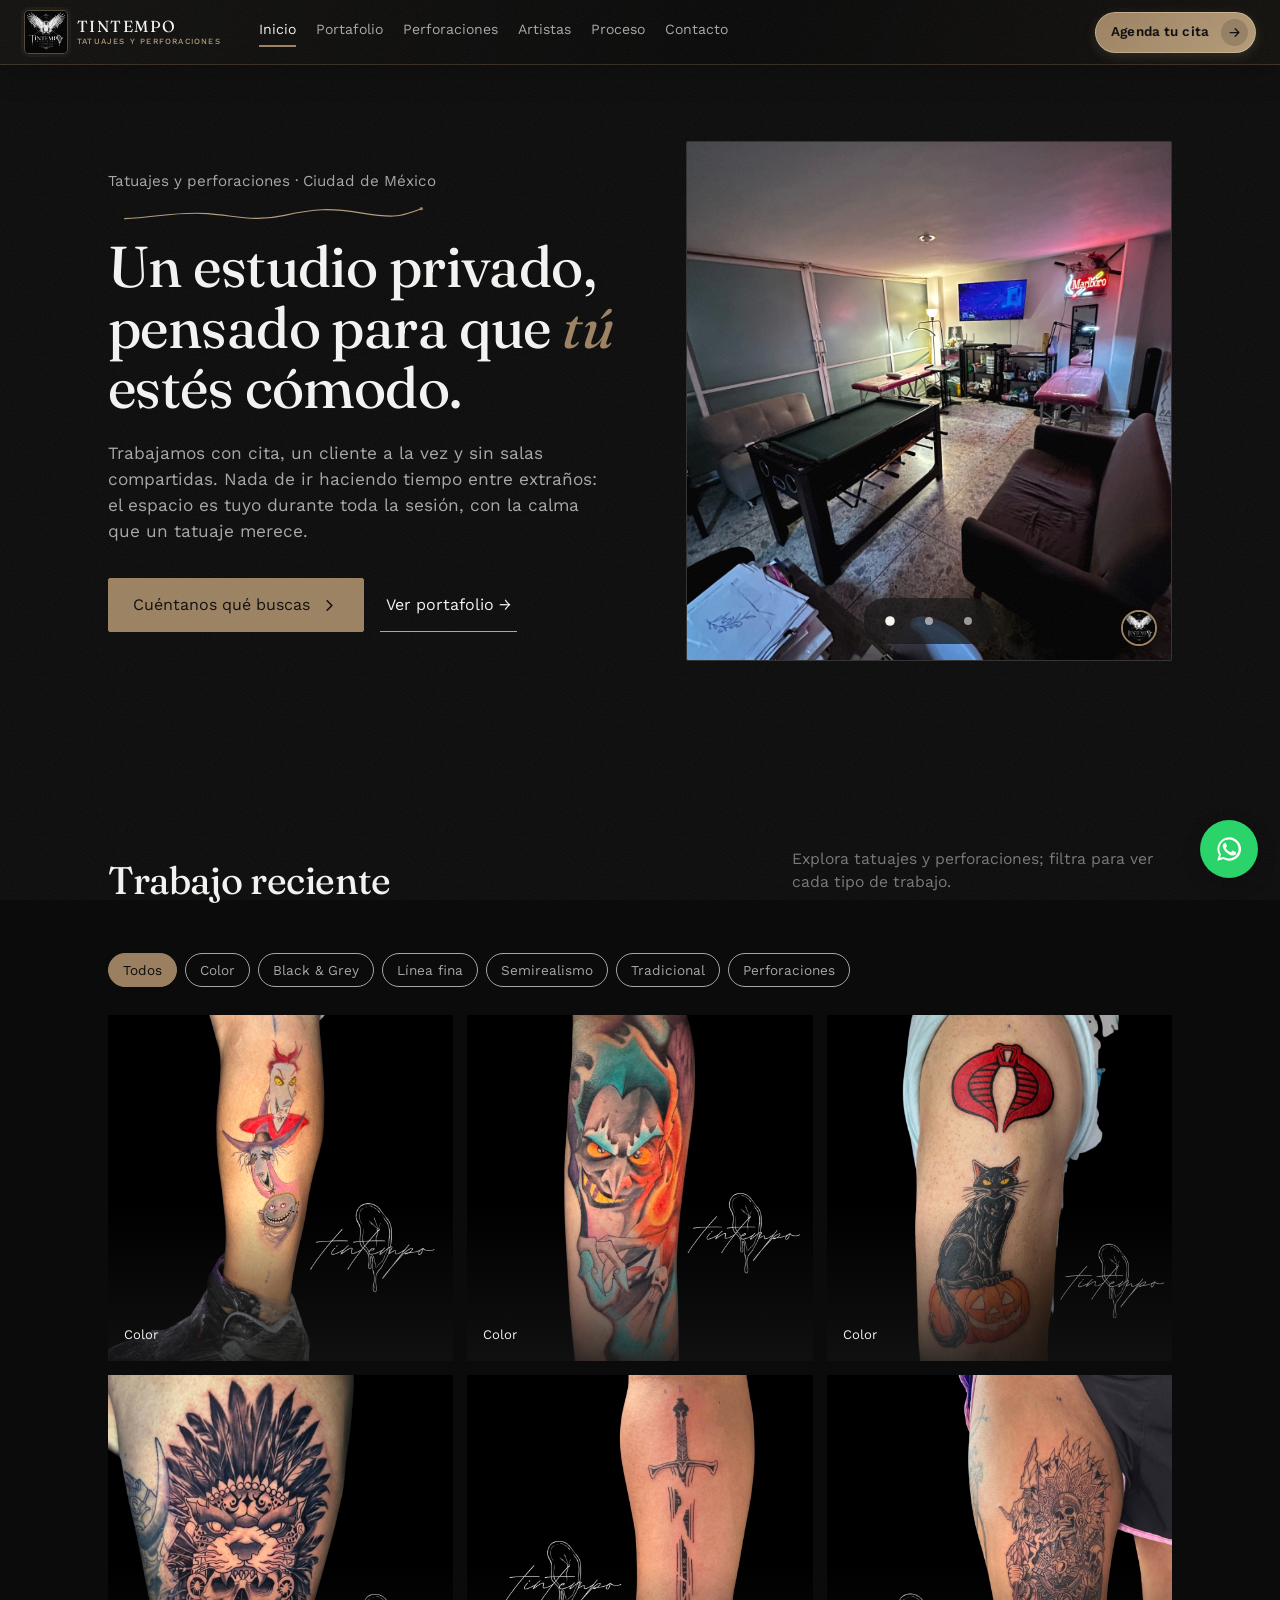
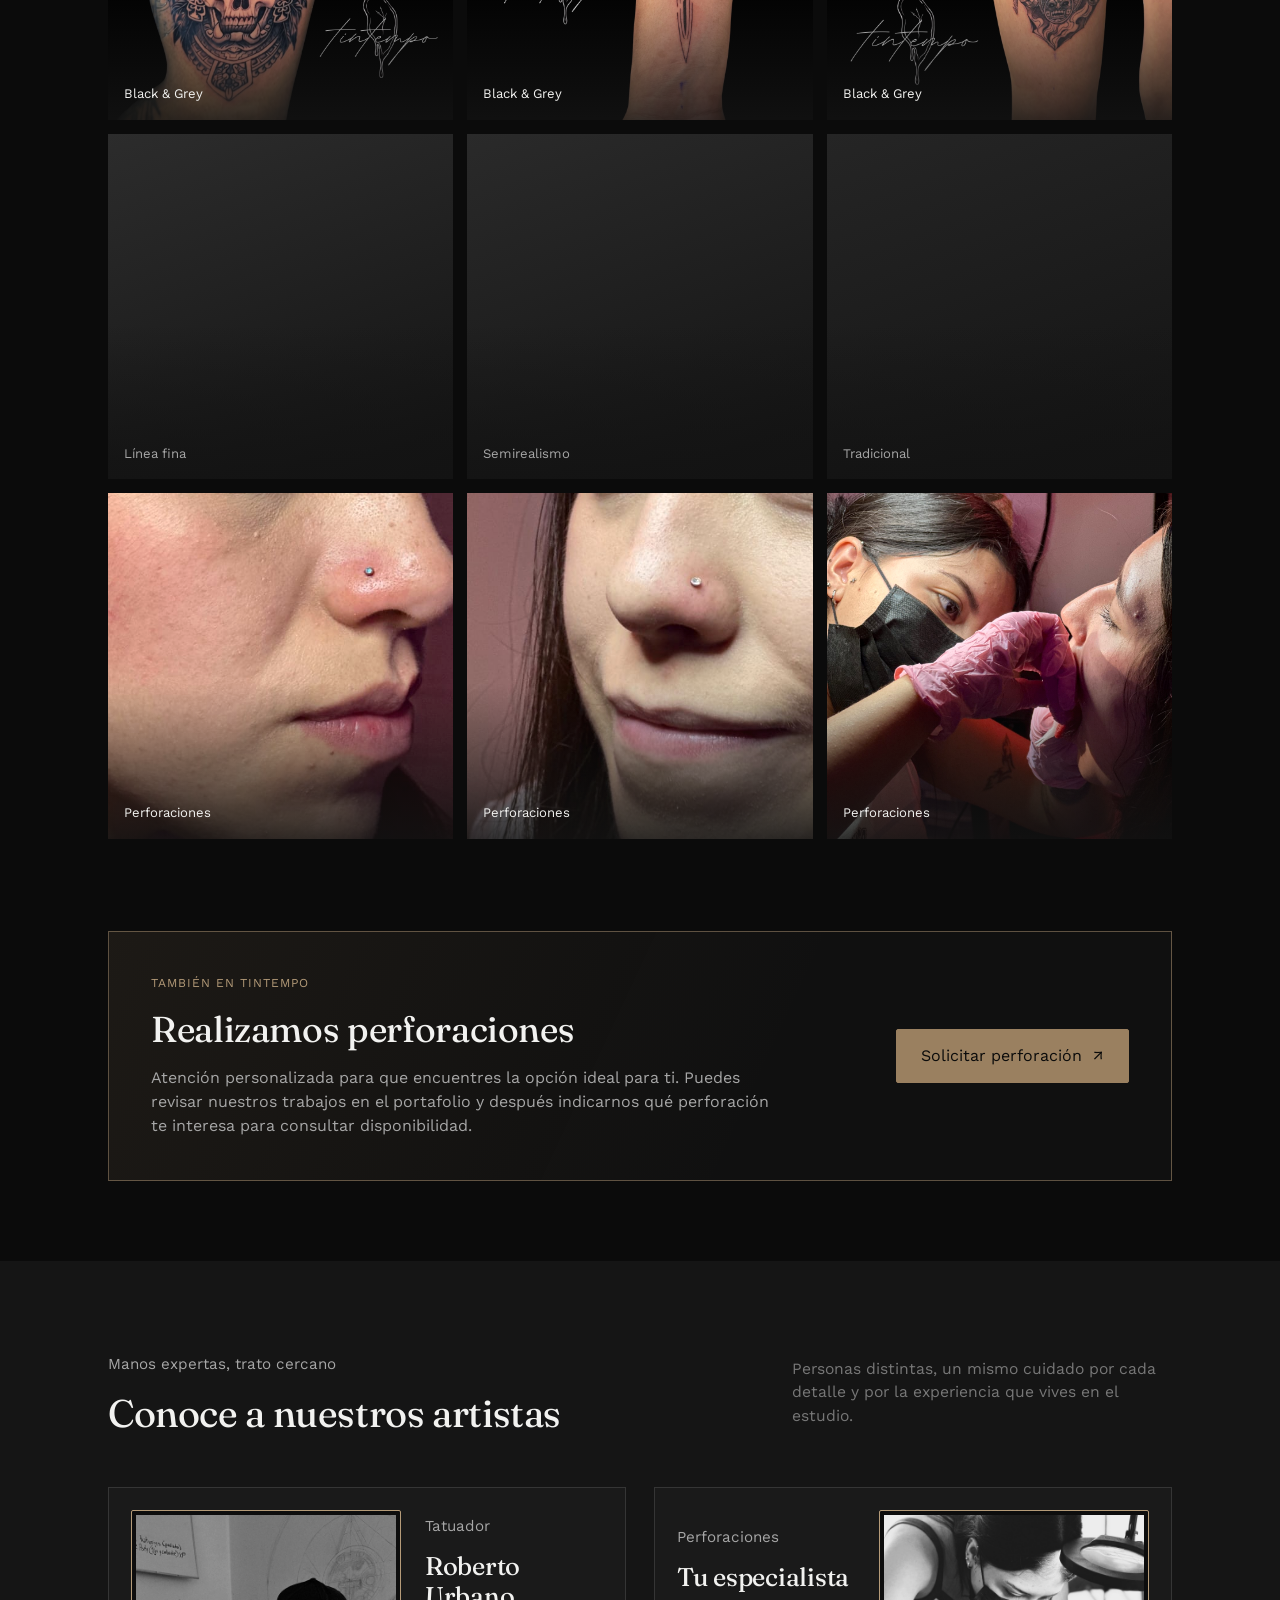
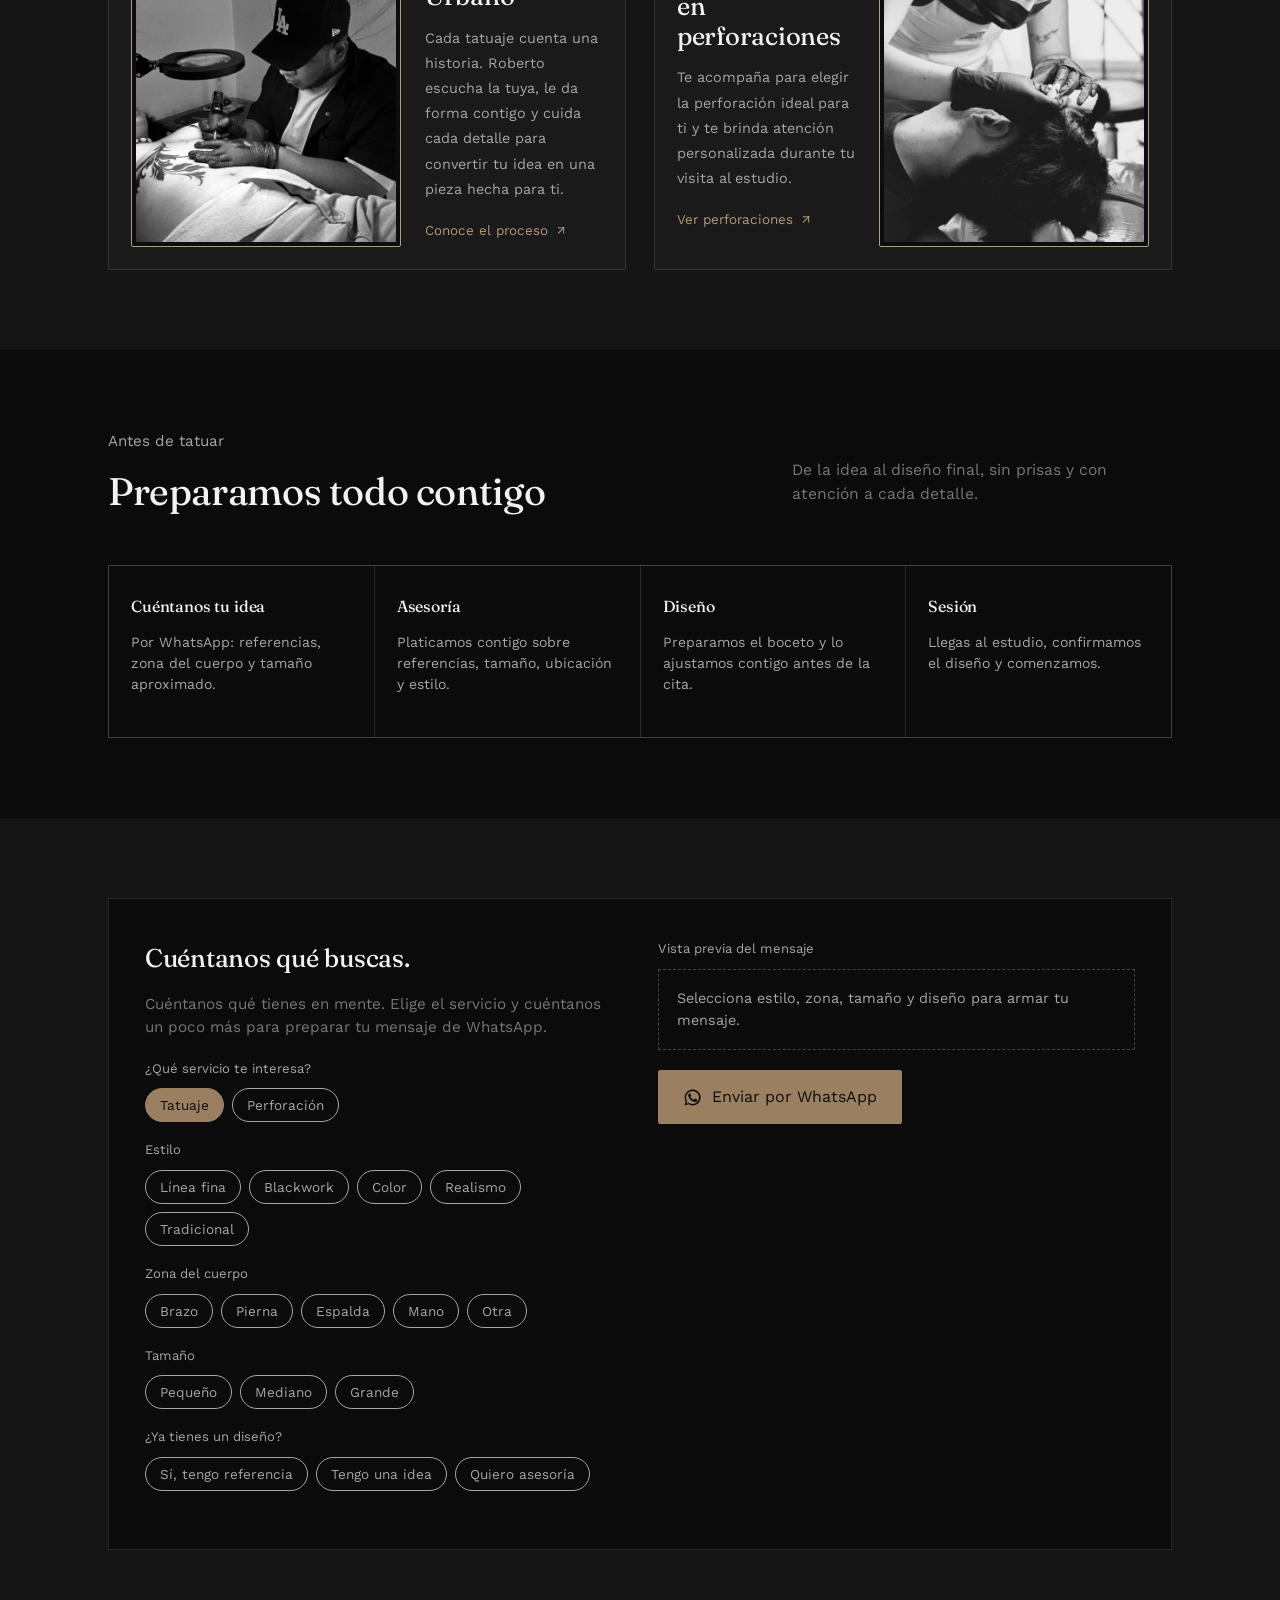
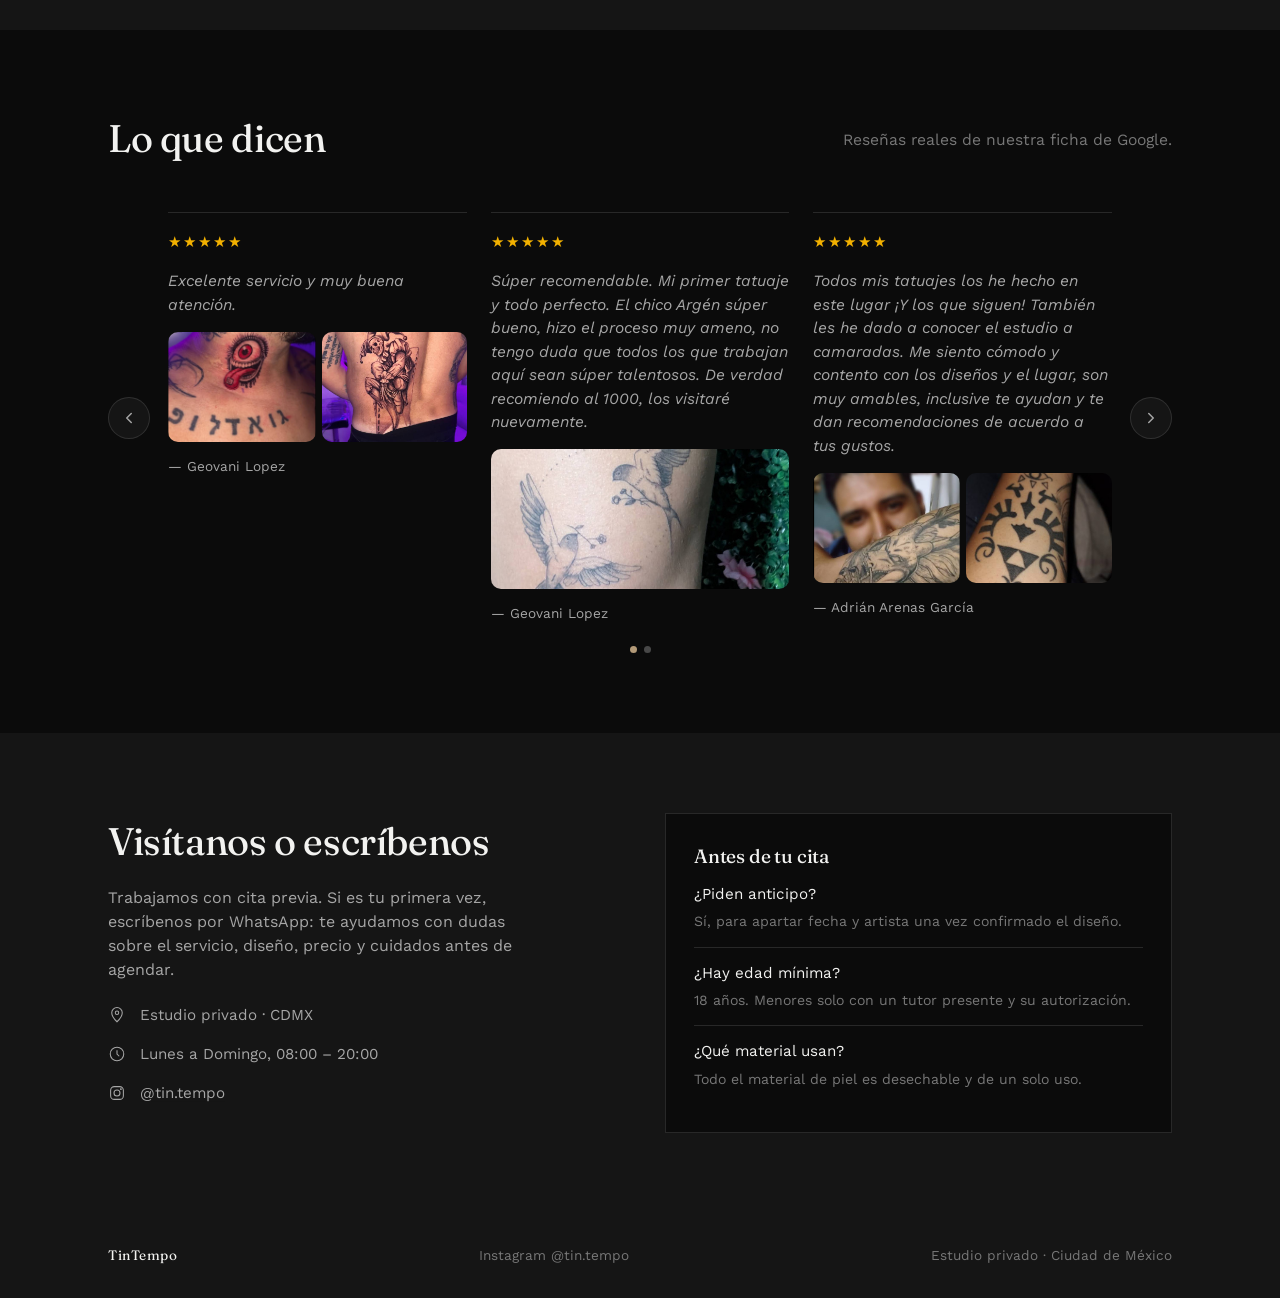
==== commit 273214be: "Add files via upload" ====
--- a/index.html
+++ b/index.html
@@ -1,792 +1,854 @@
-<!DOCTYPE html>
-
-<html lang="es">
-<head>
-  <meta charset="UTF-8">
-  <meta name="viewport" content="width=device-width, initial-scale=1.0">
-  <meta name="theme-color" content="#0B0B0B">
-  <meta name="referrer" content="strict-origin-when-cross-origin">
-
-  <meta name="description" content="TinTempo, estudio privado de tatuajes en Ciudad de México. Trabajamos con cita, un cliente a la vez. Cotiza tu tatuaje por WhatsApp.">
-  <link rel="canonical" href="https://chavaneitor07.github.io/URBA/">
-
-  <!-- Iconos -->
-  <link rel="icon" href="FOTOS/LOGO.jpeg">
-  <link rel="apple-touch-icon" href="FOTOS/LOGO.jpeg">
-
-  <!-- Open Graph: tarjeta al compartir por WhatsApp, Facebook, etc. -->
-  <meta property="og:type" content="website">
-  <meta property="og:locale" content="es_MX">
-  <meta property="og:site_name" content="TinTempo">
-  <meta property="og:title" content="TinTempo · Estudio de tatuajes en CDMX">
-  <meta property="og:description" content="Estudio privado, con cita y un cliente a la vez. Mira el portafolio y cotiza tu tatuaje por WhatsApp.">
-  <meta property="og:url" content="https://chavaneitor07.github.io/URBA/">
-  <meta property="og:image" content="https://chavaneitor07.github.io/URBA/FOTOS/LOGO.jpeg">
-  <meta property="og:image:alt" content="Logo de TinTempo, estudio de tatuajes">
-  <meta name="twitter:card" content="summary">
-
-  <title>TinTempo · Estudio de tatuajes</title>
-
-  <link rel="preconnect" href="https://fonts.googleapis.com">
-  <link rel="preconnect" href="https://fonts.gstatic.com" crossorigin>
-
-  <link
-    href="https://fonts.googleapis.com/css2?family=Fraunces:opsz,wght@9..144,300;9..144,450;9..144,600&family=Work+Sans:wght@400;500&display=swap"
-    rel="stylesheet"
-  >
-
-  <link rel="stylesheet" href="urba.css">
-</head>
-
-<body>
-
-<header>
-  <div class="nav">
-
-<div class="brand">
-  <img src="FOTOS/LOGO.jpeg" alt="TinTempo logo" class="brand-logo">
-  <span class="brand-copy">
-    <span class="brand-name">TinTempo</span>
-    <span class="brand-caption">Estudio de tatuajes</span>
-  </span>
-</div>
-
-<nav class="nav-links">
-  <a href="#inicio">Inicio</a>
-  <a href="#portafolio">Portafolio</a>
-  <a href="#tatuador">Artistas</a>
-  <a href="#antes-tatuar">Proceso</a>
-  <a href="#contacto">Contacto</a>
-</nav>
-
-<a class="nav-cta" href="#quick" aria-label="Cotiza tu tatuaje">
-  <span class="nav-cta-full">Cotiza tu tatuaje</span>
-  <span class="nav-cta-short">Cotiza</span>
-  <span class="nav-cta-icon" aria-hidden="true">
-    <svg viewBox="0 0 24 24" fill="none" stroke="currentColor" stroke-width="2" stroke-linecap="round" stroke-linejoin="round">
-      <path d="M5 12h14M13 6l6 6-6 6"/>
-    </svg>
-  </span>
-</a>
-
-<button class="nav-toggle" type="button" aria-label="Abrir menú" aria-expanded="false">☰</button>
-
-  </div>
-</header>
-
-<main>
-
-  <!-- HERO -->
-
-  <section class="hero" id="inicio">
-
-<div class="wrap hero-container">
-
-  <div class="hero-copy">
-
-    <span class="eyebrow">
-      Estudio de tatuajes · Ciudad de México
-    </span>
-
-    <svg class="hero-ink-stroke" viewBox="0 0 360 30" aria-hidden="true" focusable="false">
-      <path d="M2 20 C42 18, 66 11, 102 14 S158 24, 194 16 S248 7, 285 13 S330 19, 358 8" />
-      <circle cx="358" cy="8" r="2" />
-    </svg>
-
-    <h1>
-      Un estudio privado,<br>
-      pensado para que <em>tú</em><br>
-      estés cómodo.
-    </h1>
-
-    <p>
-      Trabajamos con cita, un cliente a la vez y sin salas compartidas.
-      Nada de ir haciendo tiempo entre extraños: el espacio es tuyo
-      durante toda la sesión, con la calma que un tatuaje merece.
-    </p>
-
-    <div class="hero-actions">
-
-      <a
-        class="btn-primary"
-        href="#quick"
-      >
-        Pedir cita
-        <svg viewBox="0 0 24 24" fill="none" stroke="currentColor" stroke-width="2" stroke-linecap="round" stroke-linejoin="round">
-          <path d="M9 6l6 6-6 6"/>
-        </svg>
-      </a>
-      <a class="btn-secondary" href="#portafolio">
-        Ver portafolio →
-      </a>
-  
-    </div>
-
-    <a class="rating-badge" id="rating-badge" hidden
-       href="https://www.google.com/maps/place/Urbano+Tattoo/@19.4341696,-99.1619633,17z/data=!3m1!4b1!4m6!3m5!1s0x85d203dbf0240c71:0xe240a3ce3d217d49!8m2!3d19.4341646!4d-99.1593884!16s%2Fg%2F11w31hhk4n"
-       target="_blank" rel="noopener noreferrer" aria-label="Ver calificación en Google Maps">
-      <span class="rating-badge-stars" aria-hidden="true">★</span>
-      <span id="rating-badge-text"></span>
-    </a>
-
-  </div>
-
-  <div class="hero-gallery">
-
-    <div class="hero-slider">
-      <img src="FOTOS/STUDIO_2.jpeg" alt="Interior del estudio TinTempo" id="hero-img" fetchpriority="high" decoding="async">
-      <img src="FOTOS/LOGO.jpeg" alt="TinTempo" class="hero-slider-logo">
-      <button class="hero-slider-arrow hero-slider-prev" id="hero-prev" type="button" aria-label="Foto anterior">‹</button>
-      <button class="hero-slider-arrow hero-slider-next" id="hero-next" type="button" aria-label="Siguiente foto">›</button>
-      <div class="hero-slider-dots" id="hero-dots">
-        <button class="active" data-src="FOTOS/STUDIO_2.jpeg" data-alt="Interior del estudio TinTempo" aria-label="Foto 1" aria-current="true"></button>
-        <button data-src="FOTOS/STUDIO_1.jpeg" data-alt="Cabina de tatuaje en TinTempo" aria-label="Foto 2" aria-current="false"></button>
-        <button data-src="FOTOS/STUDIO_3.jpeg" data-alt="Área de espera del estudio TinTempo" aria-label="Foto 3" aria-current="false"></button>
-      </div>
-    </div>
-
-
-  </div>
-
-</div>
-
-  </section>
-
-  <!-- PORTAFOLIO -->
-
-  <section id="portafolio">
-
-<div class="wrap">
-
-  <div class="section-head">
-
-    <h2>Trabajo reciente</h2>
-
-    <p>
-      Filtra por estilo para ver piezas terminadas de cada categoría.
-    </p>
-
-  </div>
-
-  <!-- Filtros de categoría. data-filter="todos" muestra todo. -->
-  <div class="portfolio-filters" id="portfolio-filters">
-    <button class="chip active" data-filter="todos">Todos</button>
-    <button class="chip" data-filter="color">Color</button>
-    <button class="chip" data-filter="black-and-grey">Black &amp; Grey</button>
-    <button class="chip" data-filter="linea-fina">Línea fina</button>
-    <button class="chip" data-filter="semirealismo">Semirealismo</button>
-    <button class="chip" data-filter="tradicional">Tradicional</button>
-  </div>
-
-  <!--
-    Cada tarjeta lleva data-category="..." con uno de estos valores:
-    color | black-and-grey | linea-fina | semirealismo | tradicional
-    Para agregar una foto nueva, copia un bloque <figure> completo,
-    cambia data-category, el src de la imagen y el texto del <figcaption>.
-  -->
-  <div class="grid-portfolio" id="portfolio-grid">
-
-    <figure class="portfolio-item" data-category="color">
-      <img src="COLOR/COLOR_1.jpeg" alt="Tatuaje a color: escenas de Nightmare Before Christmas en pantorrilla" loading="lazy">
-      <figcaption>Color</figcaption>
-    </figure>
-
-    <figure class="portfolio-item" data-category="color">
-      <img src="COLOR/COLOR_2.jpeg" alt="Tatuaje a color: rostro demoníaco con fuego en antebrazo" loading="lazy">
-      <figcaption>Color</figcaption>
-    </figure>
-
-    <figure class="portfolio-item" data-category="color">
-      <img src="COLOR/COLOR_3.jpeg" alt="Tatuaje a color: cobra y gato negro sobre calabaza en brazo" loading="lazy">
-      <figcaption>Color</figcaption>
-    </figure>
-
-    <figure class="portfolio-item" data-category="color">
-      <img src="COLOR/COLOR_4.jpeg" alt="Tatuaje a color: niño rey con corona y bastón en brazo" loading="lazy">
-      <figcaption>Color</figcaption>
-    </figure>
-
-
-    <figure class="portfolio-item" data-category="color">
-      <img src="COLOR/COLOR_5.jpeg" alt="Tatuaje a color, trabajo de Roberto Urbano" loading="lazy">
-      <figcaption>Color</figcaption>
-    </figure>
-    <figure class="portfolio-item" data-category="color">
-      <img src="COLOR/COLOR_6.jpeg" alt="Tatuaje a color, trabajo de Roberto Urbano" loading="lazy">
-      <figcaption>Color</figcaption>
-    </figure>
-    <figure class="portfolio-item" data-category="color">
-      <img src="COLOR/COLOR_7.jpeg" alt="Tatuaje a color, trabajo de Roberto Urbano" loading="lazy">
-      <figcaption>Color</figcaption>
-    </figure>
-    <figure class="portfolio-item" data-category="color">
-      <img src="COLOR/COLOR_8.jpeg" alt="Tatuaje a color, trabajo de Roberto Urbano" loading="lazy">
-      <figcaption>Color</figcaption>
-    </figure>
-    <figure class="portfolio-item" data-category="color">
-      <img src="COLOR/COLOR_9.jpeg" alt="Tatuaje a color, trabajo de Roberto Urbano" loading="lazy">
-      <figcaption>Color</figcaption>
-    </figure>
-    <figure class="portfolio-item" data-category="color">
-      <img src="COLOR/COLOR_10.jpeg" alt="Tatuaje a color, trabajo de Roberto Urbano" loading="lazy">
-      <figcaption>Color</figcaption>
-    </figure>
-    <figure class="portfolio-item" data-category="color">
-      <img src="COLOR/COLOR_11.jpeg" alt="Tatuaje a color, trabajo de Roberto Urbano" loading="lazy">
-      <figcaption>Color</figcaption>
-    </figure>
-    <figure class="portfolio-item" data-category="color">
-      <img src="COLOR/COLOR_12.jpeg" alt="Tatuaje a color, trabajo de Roberto Urbano" loading="lazy">
-      <figcaption>Color</figcaption>
-    </figure>
-    <figure class="portfolio-item" data-category="color">
-      <img src="COLOR/COLOR_13.jpeg" alt="Tatuaje a color, trabajo de Roberto Urbano" loading="lazy">
-      <figcaption>Color</figcaption>
-    </figure>
-    <figure class="portfolio-item" data-category="color">
-      <img src="COLOR/COLOR_14.jpeg" alt="Tatuaje a color, trabajo de Roberto Urbano" loading="lazy">
-      <figcaption>Color</figcaption>
-    </figure>
-    <figure class="portfolio-item" data-category="color">
-      <img src="COLOR/COLOR_15.jpeg" alt="Tatuaje a color, trabajo de Roberto Urbano" loading="lazy">
-      <figcaption>Color</figcaption>
-    </figure>
-    <figure class="portfolio-item" data-category="color">
-      <img src="COLOR/COLOR_16.jpeg" alt="Tatuaje a color, trabajo de Roberto Urbano" loading="lazy">
-      <figcaption>Color</figcaption>
-    </figure>
-    <figure class="portfolio-item" data-category="color">
-      <img src="COLOR/COLOR_17.jpeg" alt="Tatuaje a color, trabajo de Roberto Urbano" loading="lazy">
-      <figcaption>Color</figcaption>
-    </figure>
-    <figure class="portfolio-item" data-category="color">
-      <img src="COLOR/COLOR_18.jpeg" alt="Tatuaje a color, trabajo de Roberto Urbano" loading="lazy">
-      <figcaption>Color</figcaption>
-    </figure>
-    <figure class="portfolio-item" data-category="color">
-      <img src="COLOR/COLOR_19.jpeg" alt="Tatuaje a color, trabajo de Roberto Urbano" loading="lazy">
-      <figcaption>Color</figcaption>
-    </figure>
-
-    <figure class="portfolio-item" data-category="black-and-grey">
-      <img src="BLACK%20AND%20GREY/BLACK_1.jpeg" alt="Tatuaje black and grey, trabajo de Roberto Urbano" loading="lazy">
-      <figcaption>Black &amp; Grey</figcaption>
-    </figure>
-    <figure class="portfolio-item" data-category="black-and-grey">
-      <img src="BLACK%20AND%20GREY/BLACK_2.jpeg" alt="Tatuaje black and grey, trabajo de Roberto Urbano" loading="lazy">
-      <figcaption>Black &amp; Grey</figcaption>
-    </figure>
-    <figure class="portfolio-item" data-category="black-and-grey">
-      <img src="BLACK%20AND%20GREY/BLACK_3.jpeg" alt="Tatuaje black and grey, trabajo de Roberto Urbano" loading="lazy">
-      <figcaption>Black &amp; Grey</figcaption>
-    </figure>
-    <figure class="portfolio-item" data-category="black-and-grey">
-      <img src="BLACK%20AND%20GREY/BLACK_4.jpeg" alt="Tatuaje black and grey, trabajo de Roberto Urbano" loading="lazy">
-      <figcaption>Black &amp; Grey</figcaption>
-    </figure>
-    <figure class="portfolio-item" data-category="black-and-grey">
-      <img src="BLACK%20AND%20GREY/BLACK_5.jpeg" alt="Tatuaje black and grey, trabajo de Roberto Urbano" loading="lazy">
-      <figcaption>Black &amp; Grey</figcaption>
-    </figure>
-    <figure class="portfolio-item" data-category="black-and-grey">
-      <img src="BLACK%20AND%20GREY/BLACK_6.jpeg" alt="Tatuaje black and grey, trabajo de Roberto Urbano" loading="lazy">
-      <figcaption>Black &amp; Grey</figcaption>
-    </figure>
-    <figure class="portfolio-item" data-category="black-and-grey">
-      <img src="BLACK%20AND%20GREY/BLACK_7.jpeg" alt="Tatuaje black and grey, trabajo de Roberto Urbano" loading="lazy">
-      <figcaption>Black &amp; Grey</figcaption>
-    </figure>
-    <figure class="portfolio-item" data-category="black-and-grey">
-      <img src="BLACK%20AND%20GREY/BLACK_8.jpeg" alt="Tatuaje black and grey, trabajo de Roberto Urbano" loading="lazy">
-      <figcaption>Black &amp; Grey</figcaption>
-    </figure>
-    <figure class="portfolio-item" data-category="black-and-grey">
-      <img src="BLACK%20AND%20GREY/BLACK_9.jpeg" alt="Tatuaje black and grey, trabajo de Roberto Urbano" loading="lazy">
-      <figcaption>Black &amp; Grey</figcaption>
-    </figure>
-    <figure class="portfolio-item" data-category="black-and-grey">
-      <img src="BLACK%20AND%20GREY/BLACK_10.jpeg" alt="Tatuaje black and grey, trabajo de Roberto Urbano" loading="lazy">
-      <figcaption>Black &amp; Grey</figcaption>
-    </figure>
-    <figure class="portfolio-item" data-category="black-and-grey">
-      <img src="BLACK%20AND%20GREY/BLACK_11.jpeg" alt="Tatuaje black and grey, trabajo de Roberto Urbano" loading="lazy">
-      <figcaption>Black &amp; Grey</figcaption>
-    </figure>
-    <figure class="portfolio-item" data-category="black-and-grey">
-      <img src="BLACK%20AND%20GREY/BLACK_12.jpeg" alt="Tatuaje black and grey, trabajo de Roberto Urbano" loading="lazy">
-      <figcaption>Black &amp; Grey</figcaption>
-    </figure>
-    <figure class="portfolio-item" data-category="black-and-grey">
-      <img src="BLACK%20AND%20GREY/BLACK_13.jpeg" alt="Tatuaje black and grey, trabajo de Roberto Urbano" loading="lazy">
-      <figcaption>Black &amp; Grey</figcaption>
-    </figure>
-    <figure class="portfolio-item" data-category="black-and-grey">
-      <img src="BLACK%20AND%20GREY/BLACK_14.jpeg" alt="Tatuaje black and grey, trabajo de Roberto Urbano" loading="lazy">
-      <figcaption>Black &amp; Grey</figcaption>
-    </figure>
-    <figure class="portfolio-item" data-category="black-and-grey">
-      <img src="BLACK%20AND%20GREY/BLACK_15.jpeg" alt="Tatuaje black and grey, trabajo de Roberto Urbano" loading="lazy">
-      <figcaption>Black &amp; Grey</figcaption>
-    </figure>
-    <figure class="portfolio-item" data-category="black-and-grey">
-      <img src="BLACK%20AND%20GREY/BLACK_16.jpeg" alt="Tatuaje black and grey, trabajo de Roberto Urbano" loading="lazy">
-      <figcaption>Black &amp; Grey</figcaption>
-    </figure>
-    <figure class="portfolio-item" data-category="black-and-grey">
-      <img src="BLACK%20AND%20GREY/BLACK_17.jpeg" alt="Tatuaje black and grey, trabajo de Roberto Urbano" loading="lazy">
-      <figcaption>Black &amp; Grey</figcaption>
-    </figure>
-    <figure class="portfolio-item" data-category="black-and-grey">
-      <img src="BLACK%20AND%20GREY/BLACK_18.jpeg" alt="Tatuaje black and grey, trabajo de Roberto Urbano" loading="lazy">
-      <figcaption>Black &amp; Grey</figcaption>
-    </figure>
-    <figure class="portfolio-item" data-category="black-and-grey">
-      <img src="BLACK%20AND%20GREY/BLACK_19.jpeg" alt="Tatuaje black and grey, trabajo de Roberto Urbano" loading="lazy">
-      <figcaption>Black &amp; Grey</figcaption>
-    </figure>
-    <figure class="portfolio-item" data-category="black-and-grey">
-      <img src="BLACK%20AND%20GREY/BLACK_20.jpeg" alt="Tatuaje black and grey, trabajo de Roberto Urbano" loading="lazy">
-      <figcaption>Black &amp; Grey</figcaption>
-    </figure>
-    <figure class="portfolio-item" data-category="black-and-grey">
-      <img src="BLACK%20AND%20GREY/BLACK_21.jpeg" alt="Tatuaje black and grey, trabajo de Roberto Urbano" loading="lazy">
-      <figcaption>Black &amp; Grey</figcaption>
-    </figure>
-    <figure class="portfolio-item" data-category="black-and-grey">
-      <img src="BLACK%20AND%20GREY/BLACK_22.jpeg" alt="Tatuaje black and grey, trabajo de Roberto Urbano" loading="lazy">
-      <figcaption>Black &amp; Grey</figcaption>
-    </figure>
-    <figure class="portfolio-item" data-category="black-and-grey">
-      <img src="BLACK%20AND%20GREY/BLACK_23.jpeg" alt="Tatuaje black and grey, trabajo de Roberto Urbano" loading="lazy">
-      <figcaption>Black &amp; Grey</figcaption>
-    </figure>
-
-    <div class="portfolio-item p1" data-category="linea-fina">
-      <span>Línea fina</span>
-    </div>
-
-    <div class="portfolio-item p4" data-category="semirealismo">
-      <span>Semirealismo</span>
-    </div>
-
-    <div class="portfolio-item p5" data-category="tradicional">
-      <span>Tradicional</span>
-    </div>
-
-  </div>
-
-</div>
-
-  </section>
-
-  <!-- TATUADOR -->
-  <section id="tatuador">
-    <div class="wrap">
-      <div class="advisory tattoo-artist">
-        <div class="advisory-photo">
-          <img src="FOTOS/TATUADOR.jpeg" alt="Tatuador de TinTempo trabajando" loading="lazy" decoding="async">
-        </div>
-
-        <div class="advisory-copy">
-          <span class="eyebrow">El artista</span>
-          <h2>Conoce a Roberto Urbano</h2>
-          <p>
-            Cada tatuaje cuenta una historia. Roberto escucha la tuya, le da forma
-            contigo y cuida cada detalle para que la idea que traes se convierta
-            en una pieza hecha para ti. Desde el primer boceto hasta la última
-            línea, te acompaña en todo el proceso.
-          </p>
-
-        </div>
-      </div>
-    </div>
-  </section>
-
-  <!-- ANTES DE TATUAR -->
-  <section id="antes-tatuar">
-    <div class="wrap">
-      <div class="section-head">
-        <div>
-          <span class="eyebrow">Antes de tatuar</span>
-          <h2>Preparamos todo contigo</h2>
-        </div>
-        <p>De la idea al diseño final, sin prisas y con atención a cada detalle.</p>
-      </div>
-
-      <div class="process">
-        <div>
-          <h3>Cuéntanos tu idea</h3>
-          <p>Por WhatsApp: referencias, zona del cuerpo y tamaño aproximado.</p>
-        </div>
-
-        <div>
-          <h3>Asesoría</h3>
-          <p>Platicamos contigo sobre referencias, tamaño, ubicación y estilo.</p>
-        </div>
-
-        <div>
-          <h3>Diseño</h3>
-          <p>Preparamos el boceto y lo ajustamos contigo antes de la cita.</p>
-        </div>
-
-        <div>
-          <h3>Sesión</h3>
-          <p>Llegas al estudio, confirmamos el diseño y comenzamos.</p>
-        </div>
-      </div>
-    </div>
-  </section>
-
-  <!-- CONSULTA -->
-
-  <section id="quick">
-
-<div class="wrap">
-
-  <div class="quick">
-
-    <div>
-
-      <h2>La tinta comienza con una idea.</h2>
-
-      <p>
-        Cuéntanos qué tienes en mente.
-        Selecciona los detalles de tu tatuaje y envíanos tu idea directamente por WhatsApp.  
-      </p>
-
-
-      <div class="chip-group">
-
-        <span class="chip-label">Estilo</span>
-
-        <div class="chips" data-group="estilo">
-
-          <button class="chip">Línea fina</button>
-          <button class="chip">Blackwork</button>
-          <button class="chip">Color</button>
-          <button class="chip">Realismo</button>
-          <button class="chip">Tradicional</button>
-
-        </div>
-
-      </div>
-
-
-      <div class="chip-group">
-
-        <span class="chip-label">Zona del cuerpo</span>
-
-        <div class="chips" data-group="zona">
-
-          <button class="chip">Brazo</button>
-          <button class="chip">Pierna</button>
-          <button class="chip">Espalda</button>
-          <button class="chip">Mano</button>
-          <button class="chip">Otra</button>
-
-        </div>
-
-      </div>
-
-
-      <div class="chip-group">
-
-        <span class="chip-label">Tamaño</span>
-
-        <div class="chips" data-group="tamano">
-
-          <button class="chip">Pequeño</button>
-          <button class="chip">Mediano</button>
-          <button class="chip">Grande</button>
-
-        </div>
-
-      </div>
-
-       <div class="chip-group">
-
-        <span class="chip-label">Ya tienes un diseño?</span>
-
-        <div class="chips" data-group="diseño">
-
-          <button class="chip">Sí, tengo referencia</button>
-          <button class="chip">Tengo una idea</button>
-          <button class="chip">Quiero asesoría</button>
-
-        </div>
-
-      </div>
-
-    </div>
-
-
-    <div>
-
-      <span class="chip-label">
-        Vista previa del mensaje
-      </span>
-
-      <div class="quick-preview" id="preview">
-        Selecciona estilo, zona y tamaño para armar tu mensaje.
-      </div>
-
-      <a
-        class="btn-primary"
-        id="quick-send"
-        href="https://wa.me/525525199535"
-        target="_blank"
-        rel="noopener noreferrer"
-      >
-
-        <svg viewBox="0 0 24 24" fill="currentColor">
-          <path d="M17.5 14.4c-.3-.1-1.7-.9-2-1-.3-.1-.5-.1-.7.1s-.8 1-.9 1.1c-.2.2-.3.2-.6.1-.3-.1-1.2-.4-2.3-1.4-.9-.8-1.4-1.7-1.6-2-.2-.3 0-.5.1-.6.1-.1.3-.3.4-.5.1-.1.2-.3.3-.5.1-.2 0-.4 0-.5C10.1 9 9.6 7.8 9.4 7.3c-.2-.5-.4-.4-.6-.4h-.5c-.2 0-.5.1-.7.3-.3.3-1 1-1 2.4s1 2.8 1.2 3c.1.2 2 3 4.8 4.3.7.3 1.2.5 1.6.6.7.2 1.3.2 1.8.1.5-.1 1.7-.7 1.9-1.3.2-.6.2-1.2.2-1.3-.1-.2-.3-.2-.6-.4z"/>
-          <path d="M12 2a10 10 0 00-8.6 15L2 22l5.2-1.4A10 10 0 1012 2zm0 18.2a8.2 8.2 0 01-4.2-1.2l-.3-.2-3.1.8.8-3-.2-.3A8.2 8.2 0 1112 20.2z"/>
-        </svg>
-
-        Enviar por WhatsApp
-
-      </a>
-
-    </div>
-
-  </div>
-
-</div>
-
-  </section>
-
-  <!-- RESEÑAS DE GOOGLE -->
-
-  <section id="resenas">
-
-<div class="wrap">
-
-  <div class="section-head">
-
-    <h2>Lo que dicen</h2>
-
-    <p id="reviews-summary">Reseñas reales de nuestra ficha de Google.</p>
-
-  </div>
-
-  <!--
-    CÓMO AGREGAR UNA RESEÑA MANUALMENTE:
-    1. Copia un bloque <blockquote>...</blockquote> completo.
-    2. Cambia el texto dentro de <p> por el comentario del cliente
-       (cópialo tal cual de Google Maps).
-    3. Cambia el número de estrellas: repite ★ tantas veces como
-       estrellas dio (de 1 a 5) y completa el resto con ☆.
-    4. Cambia el nombre en <cite>. Puedes dejarlo solo con inicial
-       del apellido, igual que lo muestra Google ("Valeria R.").
-    5. La foto es OPCIONAL en dos versiones:
-       a) Foto de perfil del cliente junto al nombre → usa
-          <img class="testi-avatar" src="RESEÑAS/nombre.jpg" alt="">
-          antes del <cite>. Descárgala haciendo clic derecho sobre
-          la foto de perfil en Google Maps > Guardar imagen como.
-       b) Foto que el cliente adjuntó a su reseña (ej. del tatuaje) →
-          agrega <img class="testi-photo" src="RESEÑAS/foto.jpg" alt="">
-          después del <p>. Guárdala igual desde Google Maps.
-       Si no quieres usar fotos, simplemente omite esas líneas de <img>.
-  -->
-  <div class="testi-slider">
-
-    <button class="testi-arrow testi-prev" aria-label="Reseña anterior">
-      <svg viewBox="0 0 24 24" fill="none" stroke="currentColor" stroke-width="2" stroke-linecap="round" stroke-linejoin="round">
-        <path d="M15 18l-6-6 6-6"/>
-      </svg>
-    </button>
-
-    <div class="testi-track">
-      <div class="testi" id="reviews-container">
-
-    <blockquote>
-      <span class="testi-stars">★★★★★</span>
-      <p>Excelente servicio y muy buena atención.</p>
-      <div class="testi-photos">
-        <img class="testi-photo" src="RESEÑAS/RESEÑA 1.jpg" alt="Tatuaje de un ojo en el cuello, reseña de Geovani Lopez" loading="lazy" decoding="async">
-        <img class="testi-photo" src="RESEÑAS/RESEÑA 1.1.jpg" alt="Tatuaje de un joker en la espalda, reseña de Geovani Lopez" loading="lazy" decoding="async">
-      </div>
-      <cite>— Geovani Lopez</cite>
-    </blockquote>
-
-    <blockquote>
-      <span class="testi-stars">★★★★★</span>
-      <p>Súper recomendable. Mi primer tatuaje y todo perfecto. El chico Argén súper bueno, hizo el proceso muy ameno, no tengo duda que todos los que trabajan aquí sean súper talentosos. De verdad recomiendo al 1000, los visitaré nuevamente.</p>
-      <img class="testi-photo" src="RESEÑAS/RESEÑA 2.jpg" alt="Tatuaje de dos aves en el brazo, reseña de Geovani Lopez" loading="lazy" decoding="async">
-      <cite>— Geovani Lopez</cite>
-    </blockquote>
-
-    <blockquote>
-      <span class="testi-stars">★★★★★</span>
-      <p>Todos mis tatuajes los he hecho en este lugar ¡Y los que siguen! También les he dado a conocer el estudio a camaradas. Me siento cómodo y contento con los diseños y el lugar, son muy amables, inclusive te ayudan y te dan recomendaciones de acuerdo a tus gustos.</p>
-      <div class="testi-photos">
-        <img class="testi-photo" src="RESEÑAS/RESEÑA 3.jpg" alt="Tatuaje de un dragón en el antebrazo, reseña de Adrián Arenas García" loading="lazy" decoding="async">
-        <img class="testi-photo" src="RESEÑAS/RESEÑA 3.1.jpg" alt="Tatuaje tribal en el antebrazo, reseña de Adrián Arenas García" loading="lazy" decoding="async">
-      </div>
-      <cite>— Adrián Arenas García</cite>
-    </blockquote>
-
-    <blockquote>
-      <span class="testi-stars">★★★★★</span>
-      <p>En serio, yo creo que es el lugar de confianza para venir a tatuarte: todo limpio, estudio privado, con música o si quieres ver la tele. Todo increíble, ni hablar de los tatuajes que te realizan, todo estupendo.</p>
-      <cite>— Ángeles Saldívar Sebastián</cite>
-    </blockquote>
-
-      </div>
-    </div>
-
-    <button class="testi-arrow testi-next" aria-label="Siguiente reseña">
-      <svg viewBox="0 0 24 24" fill="none" stroke="currentColor" stroke-width="2" stroke-linecap="round" stroke-linejoin="round">
-        <path d="M9 6l6 6-6 6"/>
-      </svg>
-    </button>
-
-  </div>
-
-  <div class="testi-dots" id="testi-dots"></div>
-
-  <div id="reviews-attribution"></div>
-
-</div>
-
-  </section>
-
-  <!-- CONTACTO -->
-
-  <section id="contacto">
-
-<div class="wrap">
-
-  <div class="contact">
-
-    <div>
-
-      <h2>Visítanos o escríbenos</h2>
-
-      <p>
-        Trabajamos con cita previa. Si es tu primera vez,
-        empieza por WhatsApp — ahí resolvemos dudas de diseño,
-        precio y cuidados antes de agendar.
-      </p>
-
-
-      <div class="info-line">
-
-        <svg viewBox="0 0 24 24" fill="none" stroke="currentColor" stroke-width="1.4">
-          <path d="M12 21s7-6.5 7-12a7 7 0 10-14 0c0 5.5 7 12 7 12z"/>
-          <circle cx="12" cy="9" r="2.3"/>
-        </svg>
-
-        Estudio privado · CDMX
-
-      </div>
-
-
-      <div class="info-line">
-
-        <svg viewBox="0 0 24 24" fill="none" stroke="currentColor" stroke-width="1.4">
-          <circle cx="12" cy="12" r="9"/>
-          <path d="M12 7v5l3 3"/>
-        </svg>
-
-        Lunes a Domingo, 08:00 – 20:00
-
-      </div>
-
-
-      <div class="info-line">
-
-        <svg viewBox="0 0 24 24" fill="none" stroke="currentColor" stroke-width="1.4">
-          <rect x="3.5" y="3.5" width="17" height="17" rx="5"/>
-          <circle cx="12" cy="12" r="4"/>
-          <circle cx="17.2" cy="6.8" r="0.6" fill="currentColor"/>
-        </svg>
-
-        <a href="https://www.instagram.com/tin.tempo/" target="_blank" rel="noopener noreferrer">@tin.tempo</a>
-
-      </div>
-
-    </div>
-
-
-    <div>
-
-      <div class="contact-box">
-
-        <h3>
-          Antes de tu cita
-        </h3>
-
-        <dl class="faq">
-
-          <div>
-            <dt>¿Piden anticipo?</dt>
-            <dd>Sí, para apartar fecha y artista una vez confirmado el diseño.</dd>
-          </div>
-
-          <div>
-            <dt>¿Hay edad mínima?</dt>
-            <dd>18 años. Menores solo con un tutor presente y su autorización.</dd>
-          </div>
-
-          <div>
-            <dt>¿Qué material usan?</dt>
-            <dd>Todo el material de piel es desechable y de un solo uso.</dd>
-          </div>
-
-        </dl>
-
-      </div>
-
-    </div>
-
-  </div>
-
-</div>
-
-  </section>
-
-</main>
-
-<footer>
-
-  <div class="wrap footer-row">
-
-<span>
-  TinTempo 
-</span>
-
-<span>
-  <a href="https://www.instagram.com/tin.tempo/" target="_blank" rel="noopener noreferrer">Instagram @tin.tempo</a>
-</span>
-
-<span>
-  Estudio privado · Ciudad de México
-</span>
-
-  </div>
-
-</footer>
-
-<a
-class="wa-float"
-href="https://wa.me/525525199535?text=Hola%2C%20quiero%20informaci%C3%B3n%20sobre%20un%20tatuaje"
-target="_blank"
-rel="noopener noreferrer"
-aria-label="Escribir por WhatsApp"
-
->
-
-  <svg viewBox="0 0 24 24" fill="white">
-    <path d="M17.5 14.4c-.3-.1-1.7-.9-2-1-.3-.1-.5-.1-.7.1s-.8 1-.9 1.1c-.2.2-.3.2-.6.1-.3-.1-1.2-.4-2.3-1.4-.9-.8-1.4-1.7-1.6-2-.2-.3 0-.5.1-.6.1-.1.3-.3.4-.5.1-.1.2-.3.3-.5.1-.2 0-.4 0-.5C10.1 9 9.6 7.8 9.4 7.3c-.2-.5-.4-.4-.6-.4h-.5c-.2 0-.5.1-.7.3-.3.3-1 1-1 2.4s1 2.8 1.2 3c.1.2 2 3 4.8 4.3.7.3 1.2.5 1.6.6.7.2 1.3.2 1.8.1.5-.1 1.7-.7 1.9-1.3.2-.6.2-1.2.2-1.3-.1-.2-.3-.2-.6-.4z"/>
-    <path d="M12 2a10 10 0 00-8.6 15L2 22l5.2-1.4A10 10 0 1012 2zm0 18.2a8.2 8.2 0 01-4.2-1.2l-.3-.2-3.1.8.8-3-.2-.3A8.2 8.2 0 1112 20.2z"/>
-  </svg>
-
-</a>
-
-<div id="places-service-node" style="display:none"></div>
-
-<script src="urba.js"></script>
-
-</body>
-</html>
+<!DOCTYPE html>
+
+<html lang="es">
+<head>
+  <meta charset="UTF-8">
+  <meta name="viewport" content="width=device-width, initial-scale=1.0">
+  <meta name="theme-color" content="#0B0B0B">
+  <meta name="referrer" content="strict-origin-when-cross-origin">
+
+  <meta name="description" content="TinTempo, estudio privado de tatuajes y perforaciones en Ciudad de México. Atención con cita, un cliente a la vez. Conoce nuestro portafolio y contáctanos por WhatsApp.">
+  <link rel="canonical" href="https://chavaneitor07.github.io/URBA/">
+
+  <!-- Iconos -->
+  <link rel="icon" href="FOTOS/LOGO.jpeg">
+  <link rel="apple-touch-icon" href="FOTOS/LOGO.jpeg">
+
+  <!-- Open Graph: tarjeta al compartir por WhatsApp, Facebook, etc. -->
+  <meta property="og:type" content="website">
+  <meta property="og:locale" content="es_MX">
+  <meta property="og:site_name" content="TinTempo">
+  <meta property="og:title" content="TinTempo · Tatuajes y perforaciones en CDMX">
+  <meta property="og:description" content="Estudio privado de tatuajes y perforaciones en CDMX. Mira el portafolio y cuéntanos qué buscas por WhatsApp.">
+  <meta property="og:url" content="https://chavaneitor07.github.io/URBA/">
+  <meta property="og:image" content="https://chavaneitor07.github.io/URBA/FOTOS/LOGO.jpeg">
+  <meta property="og:image:alt" content="Logo de TinTempo, estudio de tatuajes y perforaciones">
+  <meta name="twitter:card" content="summary">
+
+  <title>TinTempo · Tatuajes y perforaciones en CDMX</title>
+
+  <link rel="preconnect" href="https://fonts.googleapis.com">
+  <link rel="preconnect" href="https://fonts.gstatic.com" crossorigin>
+
+  <link
+    href="https://fonts.googleapis.com/css2?family=Fraunces:opsz,wght@9..144,300;9..144,450;9..144,600&family=Work+Sans:wght@400;500&display=swap"
+    rel="stylesheet"
+  >
+
+  <link rel="stylesheet" href="urba.css">
+</head>
+
+<body>
+
+<header>
+  <div class="nav">
+
+<div class="brand">
+  <img src="FOTOS/LOGO.jpeg" alt="Logotipo de TinTempo" class="brand-logo">
+  <span class="brand-copy">
+    <span class="brand-name">TinTempo</span>
+    <span class="brand-caption">Tatuajes y perforaciones</span>
+  </span>
+</div>
+
+<nav class="nav-links" id="primary-navigation" aria-label="Navegación principal">
+  <a href="#inicio">Inicio</a>
+  <a href="#portafolio">Portafolio</a>
+  <a href="#perforaciones">Perforaciones</a>
+  <a href="#tatuador">Artistas</a>
+  <a href="#antes-tatuar">Proceso</a>
+  <a href="#contacto">Contacto</a>
+</nav>
+
+<a class="nav-cta" href="#quick" aria-label="Agenda tu cita para tatuaje o perforación">
+  <span class="nav-cta-full">Agenda tu cita</span>
+  <span class="nav-cta-short">Agendar</span>
+  <span class="nav-cta-icon" aria-hidden="true">
+    <svg viewBox="0 0 24 24" fill="none" stroke="currentColor" stroke-width="2" stroke-linecap="round" stroke-linejoin="round">
+      <path d="M5 12h14M13 6l6 6-6 6"/>
+    </svg>
+  </span>
+</a>
+
+<button class="nav-toggle" type="button" aria-label="Abrir menú" aria-expanded="false" aria-controls="primary-navigation">☰</button>
+
+  </div>
+</header>
+
+<main>
+
+  <!-- HERO -->
+
+  <section class="hero" id="inicio">
+
+<div class="wrap hero-container">
+
+  <div class="hero-copy">
+
+    <span class="eyebrow">
+      Tatuajes y perforaciones · Ciudad de México
+    </span>
+
+    <svg class="hero-ink-stroke" viewBox="0 0 360 30" aria-hidden="true" focusable="false">
+      <path d="M2 20 C42 18, 66 11, 102 14 S158 24, 194 16 S248 7, 285 13 S330 19, 358 8" />
+      <circle cx="358" cy="8" r="2" />
+    </svg>
+
+    <h1>
+      Un estudio privado,<br>
+      pensado para que <em>tú</em><br>
+      estés cómodo.
+    </h1>
+
+    <p>
+      Trabajamos con cita, un cliente a la vez y sin salas compartidas.
+      Nada de ir haciendo tiempo entre extraños: el espacio es tuyo
+      durante toda la sesión, con la calma que un tatuaje merece.
+    </p>
+
+    <div class="hero-actions">
+
+      <a
+        class="btn-primary"
+        href="#quick"
+      >
+        Cuéntanos qué buscas
+        <svg viewBox="0 0 24 24" fill="none" stroke="currentColor" stroke-width="2" stroke-linecap="round" stroke-linejoin="round">
+          <path d="M9 6l6 6-6 6"/>
+        </svg>
+      </a>
+      <a class="btn-secondary" href="#portafolio">
+        Ver portafolio →
+      </a>
+  
+    </div>
+
+    <a class="rating-badge" id="rating-badge" hidden
+       href="https://www.google.com/maps/place/Urbano+Tattoo/@19.4341696,-99.1619633,17z/data=!3m1!4b1!4m6!3m5!1s0x85d203dbf0240c71:0xe240a3ce3d217d49!8m2!3d19.4341646!4d-99.1593884!16s%2Fg%2F11w31hhk4n"
+       target="_blank" rel="noopener noreferrer" aria-label="Ver calificación en Google Maps">
+      <span class="rating-badge-stars" aria-hidden="true">★</span>
+      <span id="rating-badge-text"></span>
+    </a>
+
+  </div>
+
+  <div class="hero-gallery">
+
+    <div class="hero-slider" role="region" aria-roledescription="carrusel" aria-label="Fotos del estudio">
+      <img src="FOTOS/STUDIO_2.jpeg" alt="Interior del estudio TinTempo" id="hero-img" fetchpriority="high" decoding="async">
+      <img src="FOTOS/LOGO.jpeg" alt="TinTempo" class="hero-slider-logo">
+      <button class="hero-slider-arrow hero-slider-prev" id="hero-prev" type="button" aria-label="Foto anterior">‹</button>
+      <button class="hero-slider-arrow hero-slider-next" id="hero-next" type="button" aria-label="Siguiente foto">›</button>
+      <div class="hero-slider-dots" id="hero-dots">
+        <button type="button" class="active" data-src="FOTOS/STUDIO_2.jpeg" data-alt="Interior del estudio TinTempo" aria-label="Foto 1" aria-current="true"></button>
+        <button type="button" data-src="FOTOS/STUDIO_1.jpeg" data-alt="Cabina de tatuaje en TinTempo" aria-label="Foto 2" aria-current="false"></button>
+        <button type="button" data-src="FOTOS/STUDIO_3.jpeg" data-alt="Área de espera del estudio TinTempo" aria-label="Foto 3" aria-current="false"></button>
+      </div>
+    </div>
+
+
+  </div>
+
+</div>
+
+  </section>
+
+  <!-- PORTAFOLIO -->
+
+  <section id="portafolio">
+
+<div class="wrap">
+
+  <div class="section-head">
+
+    <h2>Trabajo reciente</h2>
+
+    <p>
+      Explora tatuajes y perforaciones; filtra para ver cada tipo de trabajo.
+    </p>
+
+  </div>
+
+  <!-- Filtros de categoría. data-filter="todos" muestra una selección de cada categoría. -->
+  <div class="portfolio-filters" id="portfolio-filters" role="group" aria-label="Filtrar trabajos del portafolio">
+    <button type="button" class="chip active" data-filter="todos" aria-pressed="true">Todos</button>
+    <button type="button" class="chip" data-filter="color" aria-pressed="false">Color</button>
+    <button type="button" class="chip" data-filter="black-and-grey" aria-pressed="false">Black &amp; Grey</button>
+    <button type="button" class="chip" data-filter="linea-fina" aria-pressed="false">Línea fina</button>
+    <button type="button" class="chip" data-filter="semirealismo" aria-pressed="false">Semirealismo</button>
+    <button type="button" class="chip" data-filter="tradicional" aria-pressed="false">Tradicional</button>
+    <button type="button" class="chip" data-filter="perforaciones" aria-pressed="false">Perforaciones</button>
+  </div>
+
+  <!--
+    Cada tarjeta lleva data-category="..." con uno de estos valores:
+    color | black-and-grey | linea-fina | semirealismo | tradicional | perforaciones
+    Para agregar una foto nueva, copia un bloque <figure> completo,
+    cambia data-category, el src de la imagen y el texto del <figcaption>.
+  -->
+  <div class="grid-portfolio" id="portfolio-grid">
+
+    <figure class="portfolio-item" data-category="color">
+      <img src="COLOR/COLOR_1.jpeg" alt="Tatuaje a color: escenas de Nightmare Before Christmas en pantorrilla" loading="lazy">
+      <figcaption>Color</figcaption>
+    </figure>
+
+    <figure class="portfolio-item" data-category="color">
+      <img src="COLOR/COLOR_2.jpeg" alt="Tatuaje a color: rostro demoníaco con fuego en antebrazo" loading="lazy">
+      <figcaption>Color</figcaption>
+    </figure>
+
+    <figure class="portfolio-item" data-category="color">
+      <img src="COLOR/COLOR_3.jpeg" alt="Tatuaje a color: cobra y gato negro sobre calabaza en brazo" loading="lazy">
+      <figcaption>Color</figcaption>
+    </figure>
+
+    <figure class="portfolio-item" data-category="color">
+      <img src="COLOR/COLOR_4.jpeg" alt="Tatuaje a color: niño rey con corona y bastón en brazo" loading="lazy">
+      <figcaption>Color</figcaption>
+    </figure>
+
+
+    <figure class="portfolio-item" data-category="color">
+      <img src="COLOR/COLOR_5.jpeg" alt="Tatuaje a color, trabajo de Roberto Urbano" loading="lazy">
+      <figcaption>Color</figcaption>
+    </figure>
+    <figure class="portfolio-item" data-category="color">
+      <img src="COLOR/COLOR_6.jpeg" alt="Tatuaje a color, trabajo de Roberto Urbano" loading="lazy">
+      <figcaption>Color</figcaption>
+    </figure>
+    <figure class="portfolio-item" data-category="color">
+      <img src="COLOR/COLOR_7.jpeg" alt="Tatuaje a color, trabajo de Roberto Urbano" loading="lazy">
+      <figcaption>Color</figcaption>
+    </figure>
+    <figure class="portfolio-item" data-category="color">
+      <img src="COLOR/COLOR_8.jpeg" alt="Tatuaje a color, trabajo de Roberto Urbano" loading="lazy">
+      <figcaption>Color</figcaption>
+    </figure>
+    <figure class="portfolio-item" data-category="color">
+      <img src="COLOR/COLOR_9.jpeg" alt="Tatuaje a color, trabajo de Roberto Urbano" loading="lazy">
+      <figcaption>Color</figcaption>
+    </figure>
+    <figure class="portfolio-item" data-category="color">
+      <img src="COLOR/COLOR_10.jpeg" alt="Tatuaje a color, trabajo de Roberto Urbano" loading="lazy">
+      <figcaption>Color</figcaption>
+    </figure>
+    <figure class="portfolio-item" data-category="color">
+      <img src="COLOR/COLOR_11.jpeg" alt="Tatuaje a color, trabajo de Roberto Urbano" loading="lazy">
+      <figcaption>Color</figcaption>
+    </figure>
+    <figure class="portfolio-item" data-category="color">
+      <img src="COLOR/COLOR_12.jpeg" alt="Tatuaje a color, trabajo de Roberto Urbano" loading="lazy">
+      <figcaption>Color</figcaption>
+    </figure>
+    <figure class="portfolio-item" data-category="color">
+      <img src="COLOR/COLOR_13.jpeg" alt="Tatuaje a color, trabajo de Roberto Urbano" loading="lazy">
+      <figcaption>Color</figcaption>
+    </figure>
+    <figure class="portfolio-item" data-category="color">
+      <img src="COLOR/COLOR_14.jpeg" alt="Tatuaje a color, trabajo de Roberto Urbano" loading="lazy">
+      <figcaption>Color</figcaption>
+    </figure>
+    <figure class="portfolio-item" data-category="color">
+      <img src="COLOR/COLOR_15.jpeg" alt="Tatuaje a color, trabajo de Roberto Urbano" loading="lazy">
+      <figcaption>Color</figcaption>
+    </figure>
+    <figure class="portfolio-item" data-category="color">
+      <img src="COLOR/COLOR_16.jpeg" alt="Tatuaje a color, trabajo de Roberto Urbano" loading="lazy">
+      <figcaption>Color</figcaption>
+    </figure>
+    <figure class="portfolio-item" data-category="color">
+      <img src="COLOR/COLOR_17.jpeg" alt="Tatuaje a color, trabajo de Roberto Urbano" loading="lazy">
+      <figcaption>Color</figcaption>
+    </figure>
+    <figure class="portfolio-item" data-category="color">
+      <img src="COLOR/COLOR_18.jpeg" alt="Tatuaje a color, trabajo de Roberto Urbano" loading="lazy">
+      <figcaption>Color</figcaption>
+    </figure>
+    <figure class="portfolio-item" data-category="color">
+      <img src="COLOR/COLOR_19.jpeg" alt="Tatuaje a color, trabajo de Roberto Urbano" loading="lazy">
+      <figcaption>Color</figcaption>
+    </figure>
+
+    <figure class="portfolio-item" data-category="black-and-grey">
+      <img src="BLACK%20AND%20GREY/BLACK_1.jpeg" alt="Tatuaje black and grey, trabajo de Roberto Urbano" loading="lazy">
+      <figcaption>Black &amp; Grey</figcaption>
+    </figure>
+    <figure class="portfolio-item" data-category="black-and-grey">
+      <img src="BLACK%20AND%20GREY/BLACK_2.jpeg" alt="Tatuaje black and grey, trabajo de Roberto Urbano" loading="lazy">
+      <figcaption>Black &amp; Grey</figcaption>
+    </figure>
+    <figure class="portfolio-item" data-category="black-and-grey">
+      <img src="BLACK%20AND%20GREY/BLACK_3.jpeg" alt="Tatuaje black and grey, trabajo de Roberto Urbano" loading="lazy">
+      <figcaption>Black &amp; Grey</figcaption>
+    </figure>
+    <figure class="portfolio-item" data-category="black-and-grey">
+      <img src="BLACK%20AND%20GREY/BLACK_4.jpeg" alt="Tatuaje black and grey, trabajo de Roberto Urbano" loading="lazy">
+      <figcaption>Black &amp; Grey</figcaption>
+    </figure>
+    <figure class="portfolio-item" data-category="black-and-grey">
+      <img src="BLACK%20AND%20GREY/BLACK_5.jpeg" alt="Tatuaje black and grey, trabajo de Roberto Urbano" loading="lazy">
+      <figcaption>Black &amp; Grey</figcaption>
+    </figure>
+    <figure class="portfolio-item" data-category="black-and-grey">
+      <img src="BLACK%20AND%20GREY/BLACK_6.jpeg" alt="Tatuaje black and grey, trabajo de Roberto Urbano" loading="lazy">
+      <figcaption>Black &amp; Grey</figcaption>
+    </figure>
+    <figure class="portfolio-item" data-category="black-and-grey">
+      <img src="BLACK%20AND%20GREY/BLACK_7.jpeg" alt="Tatuaje black and grey, trabajo de Roberto Urbano" loading="lazy">
+      <figcaption>Black &amp; Grey</figcaption>
+    </figure>
+    <figure class="portfolio-item" data-category="black-and-grey">
+      <img src="BLACK%20AND%20GREY/BLACK_8.jpeg" alt="Tatuaje black and grey, trabajo de Roberto Urbano" loading="lazy">
+      <figcaption>Black &amp; Grey</figcaption>
+    </figure>
+    <figure class="portfolio-item" data-category="black-and-grey">
+      <img src="BLACK%20AND%20GREY/BLACK_9.jpeg" alt="Tatuaje black and grey, trabajo de Roberto Urbano" loading="lazy">
+      <figcaption>Black &amp; Grey</figcaption>
+    </figure>
+    <figure class="portfolio-item" data-category="black-and-grey">
+      <img src="BLACK%20AND%20GREY/BLACK_10.jpeg" alt="Tatuaje black and grey, trabajo de Roberto Urbano" loading="lazy">
+      <figcaption>Black &amp; Grey</figcaption>
+    </figure>
+    <figure class="portfolio-item" data-category="black-and-grey">
+      <img src="BLACK%20AND%20GREY/BLACK_11.jpeg" alt="Tatuaje black and grey, trabajo de Roberto Urbano" loading="lazy">
+      <figcaption>Black &amp; Grey</figcaption>
+    </figure>
+    <figure class="portfolio-item" data-category="black-and-grey">
+      <img src="BLACK%20AND%20GREY/BLACK_12.jpeg" alt="Tatuaje black and grey, trabajo de Roberto Urbano" loading="lazy">
+      <figcaption>Black &amp; Grey</figcaption>
+    </figure>
+    <figure class="portfolio-item" data-category="black-and-grey">
+      <img src="BLACK%20AND%20GREY/BLACK_13.jpeg" alt="Tatuaje black and grey, trabajo de Roberto Urbano" loading="lazy">
+      <figcaption>Black &amp; Grey</figcaption>
+    </figure>
+    <figure class="portfolio-item" data-category="black-and-grey">
+      <img src="BLACK%20AND%20GREY/BLACK_14.jpeg" alt="Tatuaje black and grey, trabajo de Roberto Urbano" loading="lazy">
+      <figcaption>Black &amp; Grey</figcaption>
+    </figure>
+    <figure class="portfolio-item" data-category="black-and-grey">
+      <img src="BLACK%20AND%20GREY/BLACK_15.jpeg" alt="Tatuaje black and grey, trabajo de Roberto Urbano" loading="lazy">
+      <figcaption>Black &amp; Grey</figcaption>
+    </figure>
+    <figure class="portfolio-item" data-category="black-and-grey">
+      <img src="BLACK%20AND%20GREY/BLACK_16.jpeg" alt="Tatuaje black and grey, trabajo de Roberto Urbano" loading="lazy">
+      <figcaption>Black &amp; Grey</figcaption>
+    </figure>
+    <figure class="portfolio-item" data-category="black-and-grey">
+      <img src="BLACK%20AND%20GREY/BLACK_17.jpeg" alt="Tatuaje black and grey, trabajo de Roberto Urbano" loading="lazy">
+      <figcaption>Black &amp; Grey</figcaption>
+    </figure>
+    <figure class="portfolio-item" data-category="black-and-grey">
+      <img src="BLACK%20AND%20GREY/BLACK_18.jpeg" alt="Tatuaje black and grey, trabajo de Roberto Urbano" loading="lazy">
+      <figcaption>Black &amp; Grey</figcaption>
+    </figure>
+    <figure class="portfolio-item" data-category="black-and-grey">
+      <img src="BLACK%20AND%20GREY/BLACK_19.jpeg" alt="Tatuaje black and grey, trabajo de Roberto Urbano" loading="lazy">
+      <figcaption>Black &amp; Grey</figcaption>
+    </figure>
+    <figure class="portfolio-item" data-category="black-and-grey">
+      <img src="BLACK%20AND%20GREY/BLACK_20.jpeg" alt="Tatuaje black and grey, trabajo de Roberto Urbano" loading="lazy">
+      <figcaption>Black &amp; Grey</figcaption>
+    </figure>
+    <figure class="portfolio-item" data-category="black-and-grey">
+      <img src="BLACK%20AND%20GREY/BLACK_21.jpeg" alt="Tatuaje black and grey, trabajo de Roberto Urbano" loading="lazy">
+      <figcaption>Black &amp; Grey</figcaption>
+    </figure>
+    <figure class="portfolio-item" data-category="black-and-grey">
+      <img src="BLACK%20AND%20GREY/BLACK_22.jpeg" alt="Tatuaje black and grey, trabajo de Roberto Urbano" loading="lazy">
+      <figcaption>Black &amp; Grey</figcaption>
+    </figure>
+    <figure class="portfolio-item" data-category="black-and-grey">
+      <img src="BLACK%20AND%20GREY/BLACK_23.jpeg" alt="Tatuaje black and grey, trabajo de Roberto Urbano" loading="lazy">
+      <figcaption>Black &amp; Grey</figcaption>
+    </figure>
+
+    <div class="portfolio-item p1" data-category="linea-fina">
+      <span>Línea fina</span>
+    </div>
+
+    <div class="portfolio-item p4" data-category="semirealismo">
+      <span>Semirealismo</span>
+    </div>
+
+    <div class="portfolio-item p5" data-category="tradicional">
+      <span>Tradicional</span>
+    </div>
+
+    <figure class="portfolio-item" data-category="perforaciones">
+      <img src="PERFORACIONES/PERFO_1.jpeg" alt="Perforación realizada en TinTempo, ejemplo 1" loading="lazy" decoding="async">
+      <figcaption>Perforaciones</figcaption>
+    </figure>
+    <figure class="portfolio-item" data-category="perforaciones">
+      <img src="PERFORACIONES/PERFO_2.jpeg" alt="Perforación realizada en TinTempo, ejemplo 2" loading="lazy" decoding="async">
+      <figcaption>Perforaciones</figcaption>
+    </figure>
+    <figure class="portfolio-item" data-category="perforaciones">
+      <img src="PERFORACIONES/PERFO_3.jpeg" alt="Perforación realizada en TinTempo, ejemplo 3" loading="lazy" decoding="async">
+      <figcaption>Perforaciones</figcaption>
+    </figure>
+
+  </div>
+
+</div>
+
+  </section>
+
+  <!-- SERVICIO DE PERFORACIONES -->
+  <section id="perforaciones" class="piercing-promo">
+    <div class="wrap">
+      <div class="piercing-promo-card">
+        <div>
+          <span class="eyebrow">También en TinTempo</span>
+          <h2>Realizamos perforaciones</h2>
+          <p>Atención personalizada para que encuentres la opción ideal para ti. Puedes revisar nuestros trabajos en el portafolio y después indicarnos qué perforación te interesa para consultar disponibilidad.</p>
+        </div>
+        <a class="btn-primary" href="#quick">Solicitar perforación <span aria-hidden="true">↗</span></a>
+      </div>
+    </div>
+  </section>
+
+  <!-- ARTISTAS -->
+  <section id="tatuador">
+    <div class="wrap">
+      <div class="section-head">
+        <div><span class="eyebrow">Manos expertas, trato cercano</span><h2>Conoce a nuestros artistas</h2></div>
+        <p>Personas distintas, un mismo cuidado por cada detalle y por la experiencia que vives en el estudio.</p>
+      </div>
+      <div class="artist-grid">
+        <article class="advisory tattoo-artist">
+          <div class="advisory-photo">
+            <img src="FOTOS/TATUADOR.jpeg" alt="Roberto Urbano, tatuador de TinTempo" loading="lazy" decoding="async">
+          </div>
+          <div class="advisory-copy">
+            <span class="eyebrow">Tatuador</span>
+            <h3>Roberto Urbano</h3>
+            <p>Cada tatuaje cuenta una historia. Roberto escucha la tuya, le da forma contigo y cuida cada detalle para convertir tu idea en una pieza hecha para ti.</p>
+            <a class="artist-link" href="#quick">Conoce el proceso <span aria-hidden="true">↗</span></a>
+          </div>
+        </article>
+        <article class="advisory tattoo-artist artist-card-reverse">
+          <div class="advisory-photo">
+            <img src="FOTOS/TATUADOR2.jpeg" alt="Artista de perforaciones de TinTempo" loading="lazy" decoding="async">
+          </div>
+          <div class="advisory-copy">
+            <span class="eyebrow">Perforaciones</span>
+            <h3>Tu especialista en perforaciones</h3>
+            <p>Te acompaña para elegir la perforación ideal para ti y te brinda atención personalizada durante tu visita al estudio.</p>
+            <a class="artist-link" href="#perforaciones">Ver perforaciones <span aria-hidden="true">↗</span></a>
+          </div>
+        </article>
+      </div>
+    </div>
+  </section>
+
+  <!-- ANTES DE TATUAR -->
+  <section id="antes-tatuar">
+    <div class="wrap">
+      <div class="section-head">
+        <div>
+          <span class="eyebrow">Antes de tatuar</span>
+          <h2>Preparamos todo contigo</h2>
+        </div>
+        <p>De la idea al diseño final, sin prisas y con atención a cada detalle.</p>
+      </div>
+
+      <div class="process">
+        <div>
+          <h3>Cuéntanos tu idea</h3>
+          <p>Por WhatsApp: referencias, zona del cuerpo y tamaño aproximado.</p>
+        </div>
+
+        <div>
+          <h3>Asesoría</h3>
+          <p>Platicamos contigo sobre referencias, tamaño, ubicación y estilo.</p>
+        </div>
+
+        <div>
+          <h3>Diseño</h3>
+          <p>Preparamos el boceto y lo ajustamos contigo antes de la cita.</p>
+        </div>
+
+        <div>
+          <h3>Sesión</h3>
+          <p>Llegas al estudio, confirmamos el diseño y comenzamos.</p>
+        </div>
+      </div>
+    </div>
+  </section>
+
+  <!-- CONSULTA -->
+
+  <section id="quick">
+
+<div class="wrap">
+
+  <div class="quick">
+
+    <div>
+
+      <h2>Cuéntanos qué buscas.</h2>
+
+      <p>
+        Cuéntanos qué tienes en mente.
+        Elige el servicio y cuéntanos un poco más para preparar tu mensaje de WhatsApp.
+      </p>
+
+      <div class="chip-group">
+        <span class="chip-label">¿Qué servicio te interesa?</span>
+        <div class="chips" data-group="servicio" role="group" aria-label="Tipo de servicio">
+        <button class="chip active" type="button" aria-pressed="true">Tatuaje</button>
+        <button class="chip" type="button" aria-pressed="false">Perforación</button>
+        </div>
+      </div>
+
+      <div id="tattoo-options">
+      <div class="chip-group">
+
+        <span class="chip-label">Estilo</span>
+
+        <div class="chips" data-group="estilo">
+
+          <button type="button" class="chip" aria-pressed="false">Línea fina</button>
+          <button type="button" class="chip" aria-pressed="false">Blackwork</button>
+          <button type="button" class="chip" aria-pressed="false">Color</button>
+          <button type="button" class="chip" aria-pressed="false">Realismo</button>
+          <button type="button" class="chip" aria-pressed="false">Tradicional</button>
+
+        </div>
+
+      </div>
+
+
+      <div class="chip-group">
+
+        <span class="chip-label">Zona del cuerpo</span>
+
+        <div class="chips" data-group="zona">
+
+          <button type="button" class="chip" aria-pressed="false">Brazo</button>
+          <button type="button" class="chip" aria-pressed="false">Pierna</button>
+          <button type="button" class="chip" aria-pressed="false">Espalda</button>
+          <button type="button" class="chip" aria-pressed="false">Mano</button>
+          <button type="button" class="chip" aria-pressed="false">Otra</button>
+
+        </div>
+
+      </div>
+
+
+      <div class="chip-group">
+
+        <span class="chip-label">Tamaño</span>
+
+        <div class="chips" data-group="tamano">
+
+          <button type="button" class="chip" aria-pressed="false">Pequeño</button>
+          <button type="button" class="chip" aria-pressed="false">Mediano</button>
+          <button type="button" class="chip" aria-pressed="false">Grande</button>
+
+        </div>
+
+      </div>
+
+       <div class="chip-group">
+
+        <span class="chip-label">¿Ya tienes un diseño?</span>
+
+        <div class="chips" data-group="diseno">
+
+          <button type="button" class="chip" aria-pressed="false">Sí, tengo referencia</button>
+          <button type="button" class="chip" aria-pressed="false">Tengo una idea</button>
+          <button type="button" class="chip" aria-pressed="false">Quiero asesoría</button>
+
+        </div>
+
+      </div>
+
+      </div>
+
+      <div id="piercing-options" hidden>
+        <div class="chip-group">
+          <span class="chip-label">¿En qué zona del cuerpo?</span>
+          <div class="chips" data-group="zonaPerforacion" role="group" aria-label="Zona de la perforación">
+            <button class="chip" type="button" aria-pressed="false">Nariz</button>
+            <button class="chip" type="button" aria-pressed="false">Oreja</button>
+            <button class="chip" type="button" aria-pressed="false">Ombligo</button>
+            <button class="chip" type="button" aria-pressed="false">Labio</button>
+            <button class="chip" type="button" aria-pressed="false">Lengua</button>
+            <button class="chip" type="button" aria-pressed="false">Otra</button>
+          </div>
+        </div>
+      </div>
+
+    </div>
+
+
+    <div>
+
+      <span class="chip-label">
+        Vista previa del mensaje
+      </span>
+
+      <div class="quick-preview" id="preview" aria-live="polite" aria-atomic="true">
+        Selecciona estilo, zona, tamaño y diseño para armar tu mensaje.
+      </div>
+
+      <a
+        class="btn-primary"
+        id="quick-send"
+        href="https://wa.me/525525199535"
+        target="_blank"
+        rel="noopener noreferrer"
+      >
+
+        <svg viewBox="0 0 24 24" fill="currentColor">
+          <path d="M17.5 14.4c-.3-.1-1.7-.9-2-1-.3-.1-.5-.1-.7.1s-.8 1-.9 1.1c-.2.2-.3.2-.6.1-.3-.1-1.2-.4-2.3-1.4-.9-.8-1.4-1.7-1.6-2-.2-.3 0-.5.1-.6.1-.1.3-.3.4-.5.1-.1.2-.3.3-.5.1-.2 0-.4 0-.5C10.1 9 9.6 7.8 9.4 7.3c-.2-.5-.4-.4-.6-.4h-.5c-.2 0-.5.1-.7.3-.3.3-1 1-1 2.4s1 2.8 1.2 3c.1.2 2 3 4.8 4.3.7.3 1.2.5 1.6.6.7.2 1.3.2 1.8.1.5-.1 1.7-.7 1.9-1.3.2-.6.2-1.2.2-1.3-.1-.2-.3-.2-.6-.4z"/>
+          <path d="M12 2a10 10 0 00-8.6 15L2 22l5.2-1.4A10 10 0 1012 2zm0 18.2a8.2 8.2 0 01-4.2-1.2l-.3-.2-3.1.8.8-3-.2-.3A8.2 8.2 0 1112 20.2z"/>
+        </svg>
+
+        Enviar por WhatsApp
+
+      </a>
+
+    </div>
+
+  </div>
+
+</div>
+
+  </section>
+
+  <!-- RESEÑAS DE GOOGLE -->
+
+  <section id="resenas">
+
+<div class="wrap">
+
+  <div class="section-head">
+
+    <h2>Lo que dicen</h2>
+
+    <p id="reviews-summary">Reseñas reales de nuestra ficha de Google.</p>
+
+  </div>
+
+  <!--
+    CÓMO AGREGAR UNA RESEÑA MANUALMENTE:
+    1. Copia un bloque <blockquote>...</blockquote> completo.
+    2. Cambia el texto dentro de <p> por el comentario del cliente
+       (cópialo tal cual de Google Maps).
+    3. Cambia el número de estrellas: repite ★ tantas veces como
+       estrellas dio (de 1 a 5) y completa el resto con ☆.
+    4. Cambia el nombre en <cite>. Puedes dejarlo solo con inicial
+       del apellido, igual que lo muestra Google ("Valeria R.").
+    5. La foto es OPCIONAL en dos versiones:
+       a) Foto de perfil del cliente junto al nombre → usa
+          <img class="testi-avatar" src="RESEÑAS/nombre.jpg" alt="">
+          antes del <cite>. Descárgala haciendo clic derecho sobre
+          la foto de perfil en Google Maps > Guardar imagen como.
+       b) Foto que el cliente adjuntó a su reseña (ej. del tatuaje) →
+          agrega <img class="testi-photo" src="RESEÑAS/foto.jpg" alt="">
+          después del <p>. Guárdala igual desde Google Maps.
+       Si no quieres usar fotos, simplemente omite esas líneas de <img>.
+  -->
+  <div class="testi-slider" role="region" aria-roledescription="carrusel" aria-label="Reseñas de clientes">
+
+    <button type="button" class="testi-arrow testi-prev" aria-label="Reseña anterior" aria-controls="reviews-container">
+      <svg viewBox="0 0 24 24" fill="none" stroke="currentColor" stroke-width="2" stroke-linecap="round" stroke-linejoin="round">
+        <path d="M15 18l-6-6 6-6"/>
+      </svg>
+    </button>
+
+    <div class="testi-track">
+      <div class="testi" id="reviews-container">
+
+    <blockquote>
+      <span class="testi-stars">★★★★★</span>
+      <p>Excelente servicio y muy buena atención.</p>
+      <div class="testi-photos">
+        <img class="testi-photo" src="RESEÑAS/RESEÑA 1.jpg" alt="Tatuaje de un ojo en el cuello, reseña de Geovani Lopez" loading="lazy" decoding="async">
+        <img class="testi-photo" src="RESEÑAS/RESEÑA 1.1.jpg" alt="Tatuaje de un joker en la espalda, reseña de Geovani Lopez" loading="lazy" decoding="async">
+      </div>
+      <cite>— Geovani Lopez</cite>
+    </blockquote>
+
+    <blockquote>
+      <span class="testi-stars">★★★★★</span>
+      <p>Súper recomendable. Mi primer tatuaje y todo perfecto. El chico Argén súper bueno, hizo el proceso muy ameno, no tengo duda que todos los que trabajan aquí sean súper talentosos. De verdad recomiendo al 1000, los visitaré nuevamente.</p>
+      <img class="testi-photo" src="RESEÑAS/RESEÑA 2.jpg" alt="Tatuaje de dos aves en el brazo, reseña de Geovani Lopez" loading="lazy" decoding="async">
+      <cite>— Geovani Lopez</cite>
+    </blockquote>
+
+    <blockquote>
+      <span class="testi-stars">★★★★★</span>
+      <p>Todos mis tatuajes los he hecho en este lugar ¡Y los que siguen! También les he dado a conocer el estudio a camaradas. Me siento cómodo y contento con los diseños y el lugar, son muy amables, inclusive te ayudan y te dan recomendaciones de acuerdo a tus gustos.</p>
+      <div class="testi-photos">
+        <img class="testi-photo" src="RESEÑAS/RESEÑA 3.jpg" alt="Tatuaje de un dragón en el antebrazo, reseña de Adrián Arenas García" loading="lazy" decoding="async">
+        <img class="testi-photo" src="RESEÑAS/RESEÑA 3.1.jpg" alt="Tatuaje tribal en el antebrazo, reseña de Adrián Arenas García" loading="lazy" decoding="async">
+      </div>
+      <cite>— Adrián Arenas García</cite>
+    </blockquote>
+
+    <blockquote>
+      <span class="testi-stars">★★★★★</span>
+      <p>En serio, yo creo que es el lugar de confianza para venir a tatuarte: todo limpio, estudio privado, con música o si quieres ver la tele. Todo increíble, ni hablar de los tatuajes que te realizan, todo estupendo.</p>
+      <cite>— Ángeles Saldívar Sebastián</cite>
+    </blockquote>
+
+      </div>
+    </div>
+
+    <button type="button" class="testi-arrow testi-next" aria-label="Siguiente reseña" aria-controls="reviews-container">
+      <svg viewBox="0 0 24 24" fill="none" stroke="currentColor" stroke-width="2" stroke-linecap="round" stroke-linejoin="round">
+        <path d="M9 6l6 6-6 6"/>
+      </svg>
+    </button>
+
+  </div>
+
+  <div class="testi-dots" id="testi-dots"></div>
+
+</div>
+
+  </section>
+
+  <!-- CONTACTO -->
+
+  <section id="contacto">
+
+<div class="wrap">
+
+  <div class="contact">
+
+    <div>
+
+      <h2>Visítanos o escríbenos</h2>
+
+      <p>
+        Trabajamos con cita previa. Si es tu primera vez,
+        escríbenos por WhatsApp: te ayudamos con dudas sobre el servicio,
+        diseño, precio y cuidados antes de agendar.
+      </p>
+
+
+      <div class="info-line">
+
+        <svg viewBox="0 0 24 24" fill="none" stroke="currentColor" stroke-width="1.4">
+          <path d="M12 21s7-6.5 7-12a7 7 0 10-14 0c0 5.5 7 12 7 12z"/>
+          <circle cx="12" cy="9" r="2.3"/>
+        </svg>
+
+        Estudio privado · CDMX
+
+      </div>
+
+
+      <div class="info-line">
+
+        <svg viewBox="0 0 24 24" fill="none" stroke="currentColor" stroke-width="1.4">
+          <circle cx="12" cy="12" r="9"/>
+          <path d="M12 7v5l3 3"/>
+        </svg>
+
+        Lunes a Domingo, 08:00 – 20:00
+
+      </div>
+
+
+      <div class="info-line">
+
+        <svg viewBox="0 0 24 24" fill="none" stroke="currentColor" stroke-width="1.4">
+          <rect x="3.5" y="3.5" width="17" height="17" rx="5"/>
+          <circle cx="12" cy="12" r="4"/>
+          <circle cx="17.2" cy="6.8" r="0.6" fill="currentColor"/>
+        </svg>
+
+        <a href="https://www.instagram.com/tin.tempo/" target="_blank" rel="noopener noreferrer">@tin.tempo</a>
+
+      </div>
+
+    </div>
+
+
+    <div>
+
+      <div class="contact-box">
+
+        <h3>
+          Antes de tu cita
+        </h3>
+
+        <dl class="faq">
+
+          <div>
+            <dt>¿Piden anticipo?</dt>
+            <dd>Sí, para apartar fecha y artista una vez confirmado el diseño.</dd>
+          </div>
+
+          <div>
+            <dt>¿Hay edad mínima?</dt>
+            <dd>18 años. Menores solo con un tutor presente y su autorización.</dd>
+          </div>
+
+          <div>
+            <dt>¿Qué material usan?</dt>
+            <dd>Todo el material de piel es desechable y de un solo uso.</dd>
+          </div>
+
+        </dl>
+
+      </div>
+
+    </div>
+
+  </div>
+
+</div>
+
+  </section>
+
+</main>
+
+<footer>
+
+  <div class="wrap footer-row">
+
+<span>
+  TinTempo 
+</span>
+
+<span>
+  <a href="https://www.instagram.com/tin.tempo/" target="_blank" rel="noopener noreferrer">Instagram @tin.tempo</a>
+</span>
+
+<span>
+  Estudio privado · Ciudad de México
+</span>
+
+  </div>
+
+</footer>
+
+<a
+class="wa-float"
+href="https://wa.me/525525199535?text=Hola%2C%20TinTempo.%20Quiero%20informaci%C3%B3n%20sobre%20tatuajes%20o%20perforaciones."
+target="_blank"
+rel="noopener noreferrer"
+aria-label="Escribir por WhatsApp sobre tatuajes o perforaciones"
+
+>
+
+  <svg viewBox="0 0 24 24" fill="white">
+    <path d="M17.5 14.4c-.3-.1-1.7-.9-2-1-.3-.1-.5-.1-.7.1s-.8 1-.9 1.1c-.2.2-.3.2-.6.1-.3-.1-1.2-.4-2.3-1.4-.9-.8-1.4-1.7-1.6-2-.2-.3 0-.5.1-.6.1-.1.3-.3.4-.5.1-.1.2-.3.3-.5.1-.2 0-.4 0-.5C10.1 9 9.6 7.8 9.4 7.3c-.2-.5-.4-.4-.6-.4h-.5c-.2 0-.5.1-.7.3-.3.3-1 1-1 2.4s1 2.8 1.2 3c.1.2 2 3 4.8 4.3.7.3 1.2.5 1.6.6.7.2 1.3.2 1.8.1.5-.1 1.7-.7 1.9-1.3.2-.6.2-1.2.2-1.3-.1-.2-.3-.2-.6-.4z"/>
+    <path d="M12 2a10 10 0 00-8.6 15L2 22l5.2-1.4A10 10 0 1012 2zm0 18.2a8.2 8.2 0 01-4.2-1.2l-.3-.2-3.1.8.8-3-.2-.3A8.2 8.2 0 1112 20.2z"/>
+  </svg>
+
+</a>
+
+<div id="places-service-node" hidden aria-hidden="true"></div>
+
+<script src="urba.js"></script>
+
+</body>
+</html>
--- a/urba.css
+++ b/urba.css
@@ -25,6 +25,7 @@
 scroll-margin-top: 82px;
 }
 
+
 body {
 margin: 0;
 background: var(--bg);
@@ -45,6 +46,11 @@
 
 a {
 color: inherit;
+}
+
+:focus-visible {
+  outline: 2px solid var(--oxide-deep);
+  outline-offset: 3px;
 }
 
 img,
@@ -123,18 +129,17 @@
 }
 
 .brand-logo {
-border: 1px solid rgba(179, 154, 120, 0.42);
-box-shadow: 0 0 0 3px rgba(154, 128, 96, 0.07);
-}
-
-.brand-logo {
 width: 44px;
 height: 44px;
 border-radius: 5px;
 object-fit: contain;
 background: #0b0b0b;
 flex-shrink: 0;
-}
+border: 1px solid rgba(179, 154, 120, 0.42);
+box-shadow: 0 0 0 3px rgba(154, 128, 96, 0.07);
+}
+
+.nav-cta-short { display: none; }
 
 .nav-links {
 display: flex;
@@ -148,6 +153,11 @@
 text-decoration: none;
 padding-bottom: 4px;
 transition: color 0.2s;
+}
+
+.nav-links a:focus-visible {
+  outline: 2px solid var(--oxide-deep);
+  outline-offset: 5px;
 }
 
 .nav-links a::after {
@@ -171,15 +181,6 @@
 .nav-links a:hover::after,
 .nav-links a.active::after {
 transform: scaleX(1);
-}
-
-.nav-links a.nav-cta-mobile::after {
-content: none;
-}
-
-/* "Cotiza" dentro del menú: solo se muestra en celular */
-.nav-links a.nav-cta-mobile {
-display: none;
 }
 
 .nav-cta {
@@ -226,8 +227,12 @@
 transform: translateX(2px);
 }
 
-.nav-cta:focus-visible,
-.nav-cta-mobile:focus-visible {
+.nav-cta:active,
+.btn-primary:active {
+  transform: scale(.975);
+}
+
+.nav-cta:focus-visible {
 outline: 2px solid var(--text);
 outline-offset: 3px;
 }
@@ -270,6 +275,39 @@
 display: block;
 }
 
+/* Trazo de tinta que firma visualmente la portada. */
+.hero-ink-stroke {
+  width: min(100%, 330px);
+  height: 25px;
+  margin: -8px 0 10px;
+  overflow: visible;
+  color: var(--oxide-deep);
+}
+
+.hero-ink-stroke path {
+  fill: none;
+  stroke: currentColor;
+  stroke-width: 1.35;
+  stroke-linecap: round;
+  stroke-dasharray: 390;
+  stroke-dashoffset: 390;
+  animation: ink-draw 1.25s cubic-bezier(.4, 0, .2, 1) .22s forwards;
+}
+
+.hero-ink-stroke circle {
+  fill: currentColor;
+  opacity: 0;
+  animation: ink-dot-in .25s ease 1.3s forwards;
+}
+
+@keyframes ink-draw {
+  to { stroke-dashoffset: 0; }
+}
+
+@keyframes ink-dot-in {
+  to { opacity: .75; }
+}
+
 .hero-copy h1 {
 font-size: clamp(2.4rem, 5vw, 3.6rem);
 line-height: 1.05;
@@ -297,12 +335,6 @@
 
 .hero-gallery {
 position: relative;
-}
-
-.hero-logo {
-width: 290px;
-max-width: 100%;
-margin: 0 0 22px -6px;
 }
 
 .hero-slider {
@@ -459,6 +491,7 @@
 .btn-primary:hover {
 background: var(--oxide-deep);
 transform: translateY(-1px);
+box-shadow: 0 7px 20px rgba(154, 128, 96, 0.24);
 }
 
 .btn-primary svg {
@@ -509,45 +542,6 @@
 }
 
 /* ================================
-ESTILOS
-================================ */
-
-.styles-row {
-display: grid;
-grid-auto-flow: column;
-grid-auto-columns: 230px;
-gap: 20px;
-overflow-x: auto;
-padding-bottom: 12px;
-scrollbar-width: thin;
-scrollbar-color: var(--oxide) transparent;
-}
-
-.style-card {
-border: 1px solid var(--line);
-padding: 26px 20px;
-background: var(--bg-alt);
-}
-
-.style-card svg {
-width: 38px;
-height: 38px;
-color: var(--text-dim);
-margin-bottom: 18px;
-}
-
-.style-card h3 {
-font-size: 1.05rem;
-color: var(--text);
-margin-bottom: 8px;
-}
-
-.style-card p {
-font-size: 0.88rem;
-color: var(--muted);
-}
-
-/* ================================
 ASESORÍA / CÓMO TRABAJAMOS
 ================================ */
 
@@ -589,6 +583,44 @@
 
 .advisory-copy .btn-primary {
 margin-top: 10px;
+}
+
+/* ================================
+   PERFORACIONES Y ARTISTAS
+================================ */
+
+.piercing-promo { padding-top: 12px; }
+.piercing-promo-card {
+  display: flex; align-items: center; justify-content: space-between; gap: 32px;
+  padding: clamp(24px, 4vw, 42px); border: 1px solid rgba(179, 154, 120, .48);
+  background: linear-gradient(115deg, rgba(154,128,96,.12), rgba(255,255,255,.018) 62%);
+}
+.piercing-promo-card .eyebrow { color: var(--oxide-deep); letter-spacing: .08em; text-transform: uppercase; font-size: .76rem; }
+.piercing-promo-card h2 { margin: 0 0 10px; font-size: clamp(1.7rem, 3vw, 2.25rem); }
+.piercing-promo-card p { max-width: 62ch; margin: 0; color: var(--text-dim); }
+.piercing-promo-card .btn-primary { display: inline-flex; flex: 0 0 auto; align-items: center; gap: 10px; text-decoration: none; }
+.artist-grid { display: grid; grid-template-columns: repeat(2, minmax(0, 1fr)); gap: 28px; }
+.artist-grid .advisory { grid-template-columns: 270px minmax(0, 1fr); gap: 24px; padding: 22px; border: 1px solid var(--line); background: rgba(255,255,255,.018); }
+.artist-grid .artist-card-reverse { grid-template-columns: minmax(0, 1fr) 270px; }
+.artist-grid .advisory-photo { width: 100%; max-width: 270px; }
+.artist-grid .advisory-photo img { width: 100%; aspect-ratio: 4 / 5; object-fit: cover; border: 1px solid var(--oxide-deep); padding: 4px; background: #111; }
+.artist-grid .advisory-copy h3 { margin: 0 0 14px; font-family: "Fraunces", serif; font-size: clamp(1.45rem, 2vw, 1.9rem); font-weight: 450; line-height: 1.15; }
+.artist-grid .advisory-copy p { font-size: .9rem; line-height: 1.75; }
+.artist-link { display: inline-flex; gap: 8px; align-items: center; color: var(--oxide-deep); font-size: .84rem; text-decoration: none; }
+.artist-link:hover { color: var(--text); }
+.artist-card-reverse .advisory-photo { order: 2; justify-self: end; }
+
+@media (max-width: 900px) {
+  .artist-grid { grid-template-columns: 1fr; }
+  .artist-grid .advisory { grid-template-columns: 270px minmax(0, 1fr); gap: 32px; }
+  .artist-grid .artist-card-reverse { grid-template-columns: minmax(0, 1fr) 270px; }
+}
+@media (max-width: 760px) {
+  .piercing-promo-card { align-items: flex-start; flex-direction: column; gap: 20px; }
+  .artist-grid .advisory { grid-template-columns: 1fr; gap: 20px; padding: 16px; }
+  .artist-grid .artist-card-reverse { grid-template-columns: 1fr; }
+  .artist-grid .advisory-photo { justify-self: center; }
+  .artist-card-reverse .advisory-photo { order: 0; justify-self: center; }
 }
 
 /* ================================
@@ -662,6 +694,19 @@
 display: none;
 }
 
+/* Fundido y leve acercamiento cuando la pieza entra al área visible. */
+.portfolio-item.reveal-pending {
+  opacity: 0;
+  transform: translateY(16px) scale(.985);
+  transition: opacity .55s ease, transform .65s cubic-bezier(.2, .7, .2, 1);
+  transition-delay: var(--reveal-delay, 0ms);
+}
+
+.portfolio-item.reveal-pending.is-revealed {
+  opacity: 1;
+  transform: translateY(0) scale(1);
+}
+
 .p1::before {
 background: linear-gradient(160deg, #2c2c2c, #131313);
 }
@@ -747,6 +792,9 @@
 margin-bottom: 18px;
 }
 
+#tattoo-options[hidden],
+#piercing-options[hidden] { display: none; }
+
 .chip-label {
 font-size: 0.82rem;
 color: var(--text-dim);
@@ -769,6 +817,18 @@
 font-size: 0.85rem;
 cursor: pointer;
 transition: all 0.15s;
+}
+
+.portfolio-filters .chip:hover,
+.portfolio-filters .chip:focus-visible,
+.chips .chip:focus-visible {
+  border-color: var(--oxide-deep);
+  color: var(--text);
+  transform: translateY(-1px);
+}
+
+.portfolio-filters .chip:active {
+  transform: scale(.96);
 }
 
 .chip.active {
@@ -1019,11 +1079,6 @@
 font-size: 0.88rem;
 }
 
-.reviews-link {
-display: inline-flex;
-margin-top: 8px;
-}
-
 /* ================================
 FOOTER
 ================================ */
@@ -1103,8 +1158,17 @@
 }
 
 .nav-cta {
-display: none;
-}
+display: inline-flex;
+flex: 0 0 auto;
+gap: 6px;
+padding: 5px 6px 5px 10px;
+font-size: 0.76rem;
+margin-left: auto;
+}
+
+.nav-cta-full { display: none; }
+.nav-cta-short { display: inline; }
+.nav-cta-icon { width: 24px; height: 24px; }
 
 .hero-container {
 grid-template-columns: 1fr;
@@ -1150,9 +1214,14 @@
 scroll-behavior: auto;
 }
 
-* {
-  transition: none !important;
-  }
+*,
+*::before,
+*::after {
+  transition-duration: 0.01ms !important;
+  animation-duration: 0.01ms !important;
+  animation-iteration-count: 1 !important;
+  scroll-behavior: auto !important;
+}
 
 }
 
@@ -1172,9 +1241,9 @@
   .brand-name { font-size: 0.92rem; }
   .brand-caption { font-size: 0.46rem; }
   .brand-logo { width: 38px; height: 38px; }
-  .nav-toggle { margin-left: auto; padding: 5px 9px; line-height: 1; font-size: 1.35rem; }
-
-  /* menú desplegable */
+  .nav-toggle { margin-left: 0; padding: 5px 9px; line-height: 1; font-size: 1.35rem; }
+
+  /* El script abre este panel al activar el botón de menú. */
   .nav-links.mobile-menu {
     display: flex;
     flex-direction: column;
@@ -1193,24 +1262,6 @@
     font-size: 1.05rem;
     border-bottom: 1px solid var(--line);
   }
-  .nav-links.mobile-menu a.nav-cta-mobile {
-    display: flex;
-    align-items: center;
-    justify-content: center;
-    gap: 10px;
-    margin-top: 14px;
-    padding: 8px 14px;
-    text-align: center;
-    border-bottom: 0;
-    color: var(--on-accent);
-    font-size: 0.95rem;
-    font-weight: 600;
-    background: linear-gradient(135deg, var(--oxide), var(--oxide-deep));
-    border: 1px solid rgba(232, 211, 180, 0.45);
-    border-radius: 999px;
-    box-shadow: 0 4px 16px rgba(154, 128, 96, 0.3);
-  }
-
   section { padding: 52px 0; }
   .hero { padding: 40px 0 56px; }
   .hero-container { gap: 32px; }
@@ -1221,16 +1272,12 @@
   .hero-actions a { justify-content: center; }
   .hero-gallery { max-width: 420px; margin: 0 auto; }
   .hero-slider { height: 300px; }
-  .hero-logo { width: 230px; margin: 0 auto 18px; }
   .hero-slider img.hero-slider-logo { width: 30px; height: 30px; right: 10px; left: auto; bottom: 10px; }
   .section-head { margin-bottom: 28px; }
   .section-head p { max-width: none; }
 
   .advisory { grid-template-columns: 1fr; gap: 24px; }
   .advisory-photo img { aspect-ratio: 16 / 10; }
-
-  .styles-row { grid-auto-columns: 75%; scroll-snap-type: x mandatory; }
-  .style-card { scroll-snap-align: start; }
 
   .grid-portfolio { gap: 10px; }
   .grid-portfolio > div { padding: 12px; font-size: 0.75rem; }
@@ -1414,6 +1461,8 @@
   max-height: 78vh;
   margin: 0 auto;
   object-fit: contain;
+  cursor: pointer;
+  touch-action: pan-y;
 }
 
 .lightbox figcaption {
@@ -1451,6 +1500,12 @@
 
 @media (prefers-reduced-motion: reduce) {
   .portfolio-item img { transform: none !important; }
+  .hero-ink-stroke path,
+  .hero-ink-stroke circle {
+    animation: none;
+  }
+  .hero-ink-stroke path { stroke-dashoffset: 0; }
+  .hero-ink-stroke circle { opacity: .75; }
 }
 
 /* ================================
